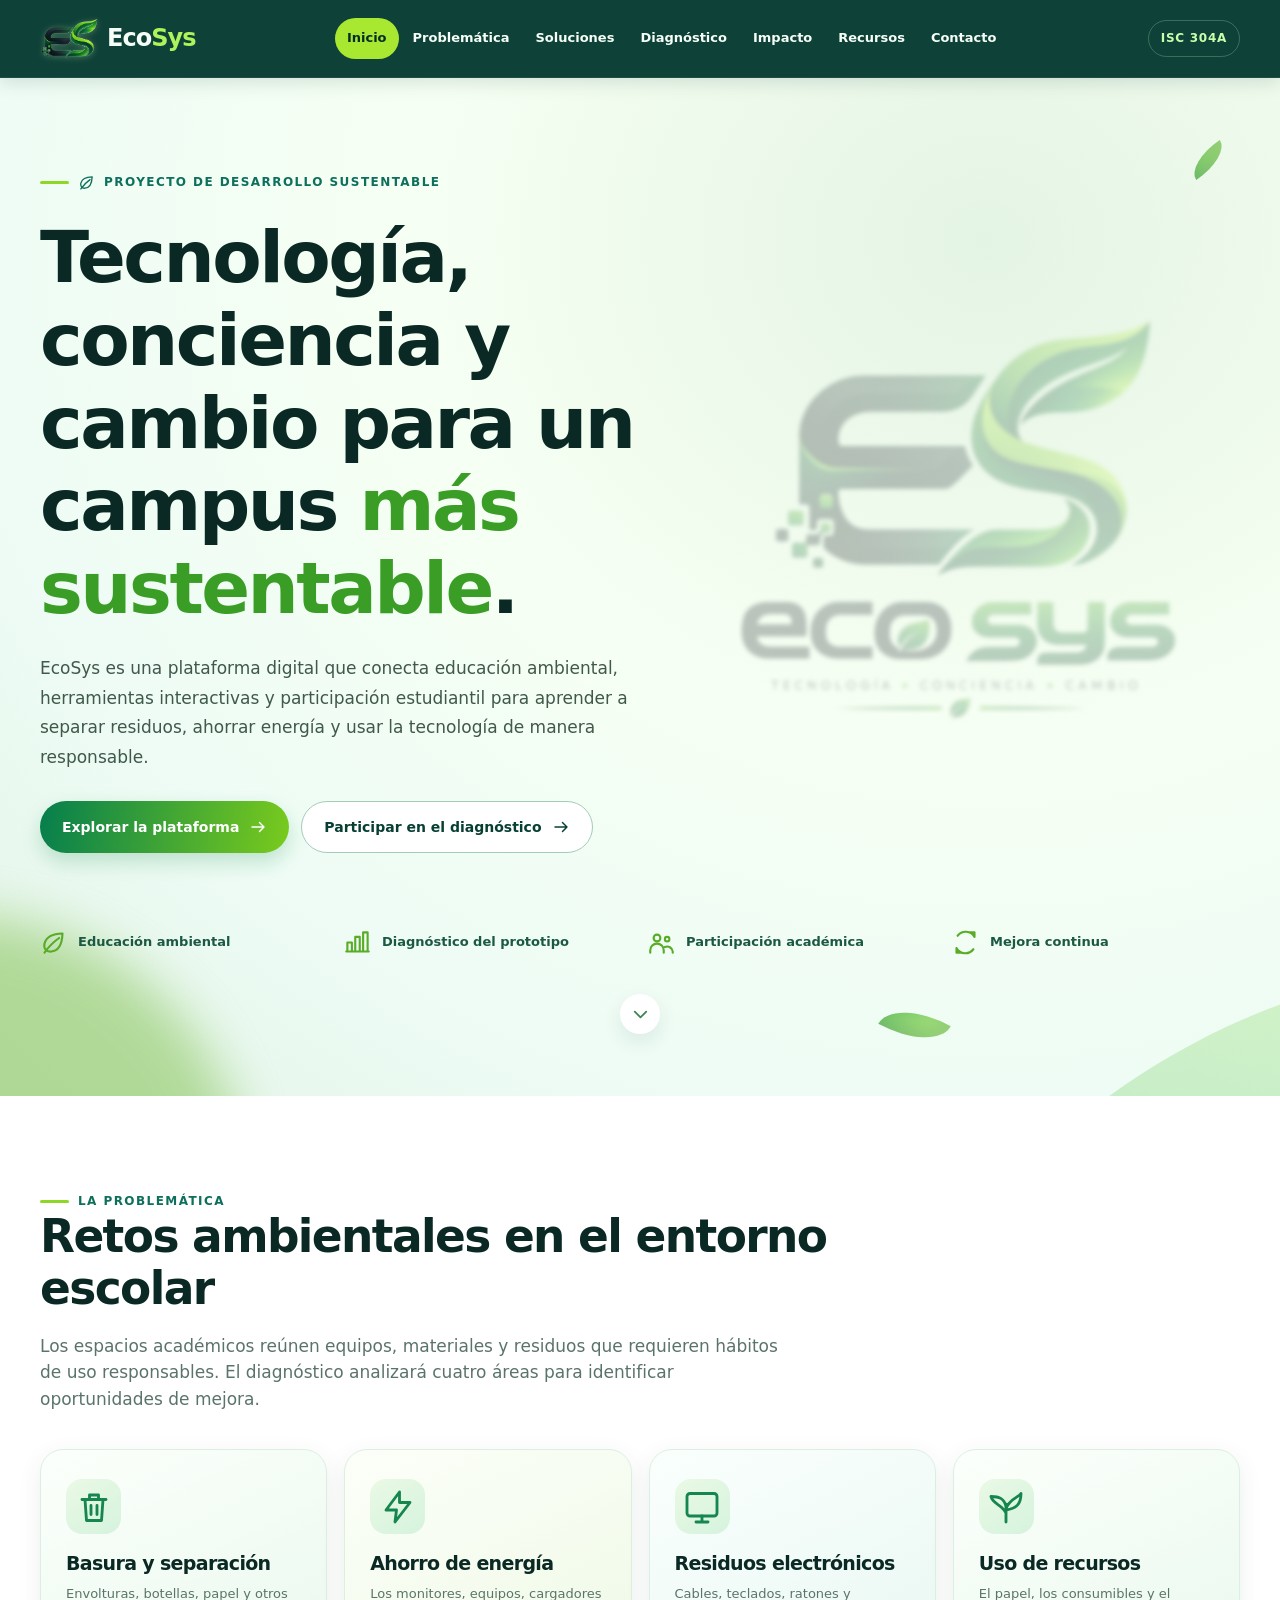
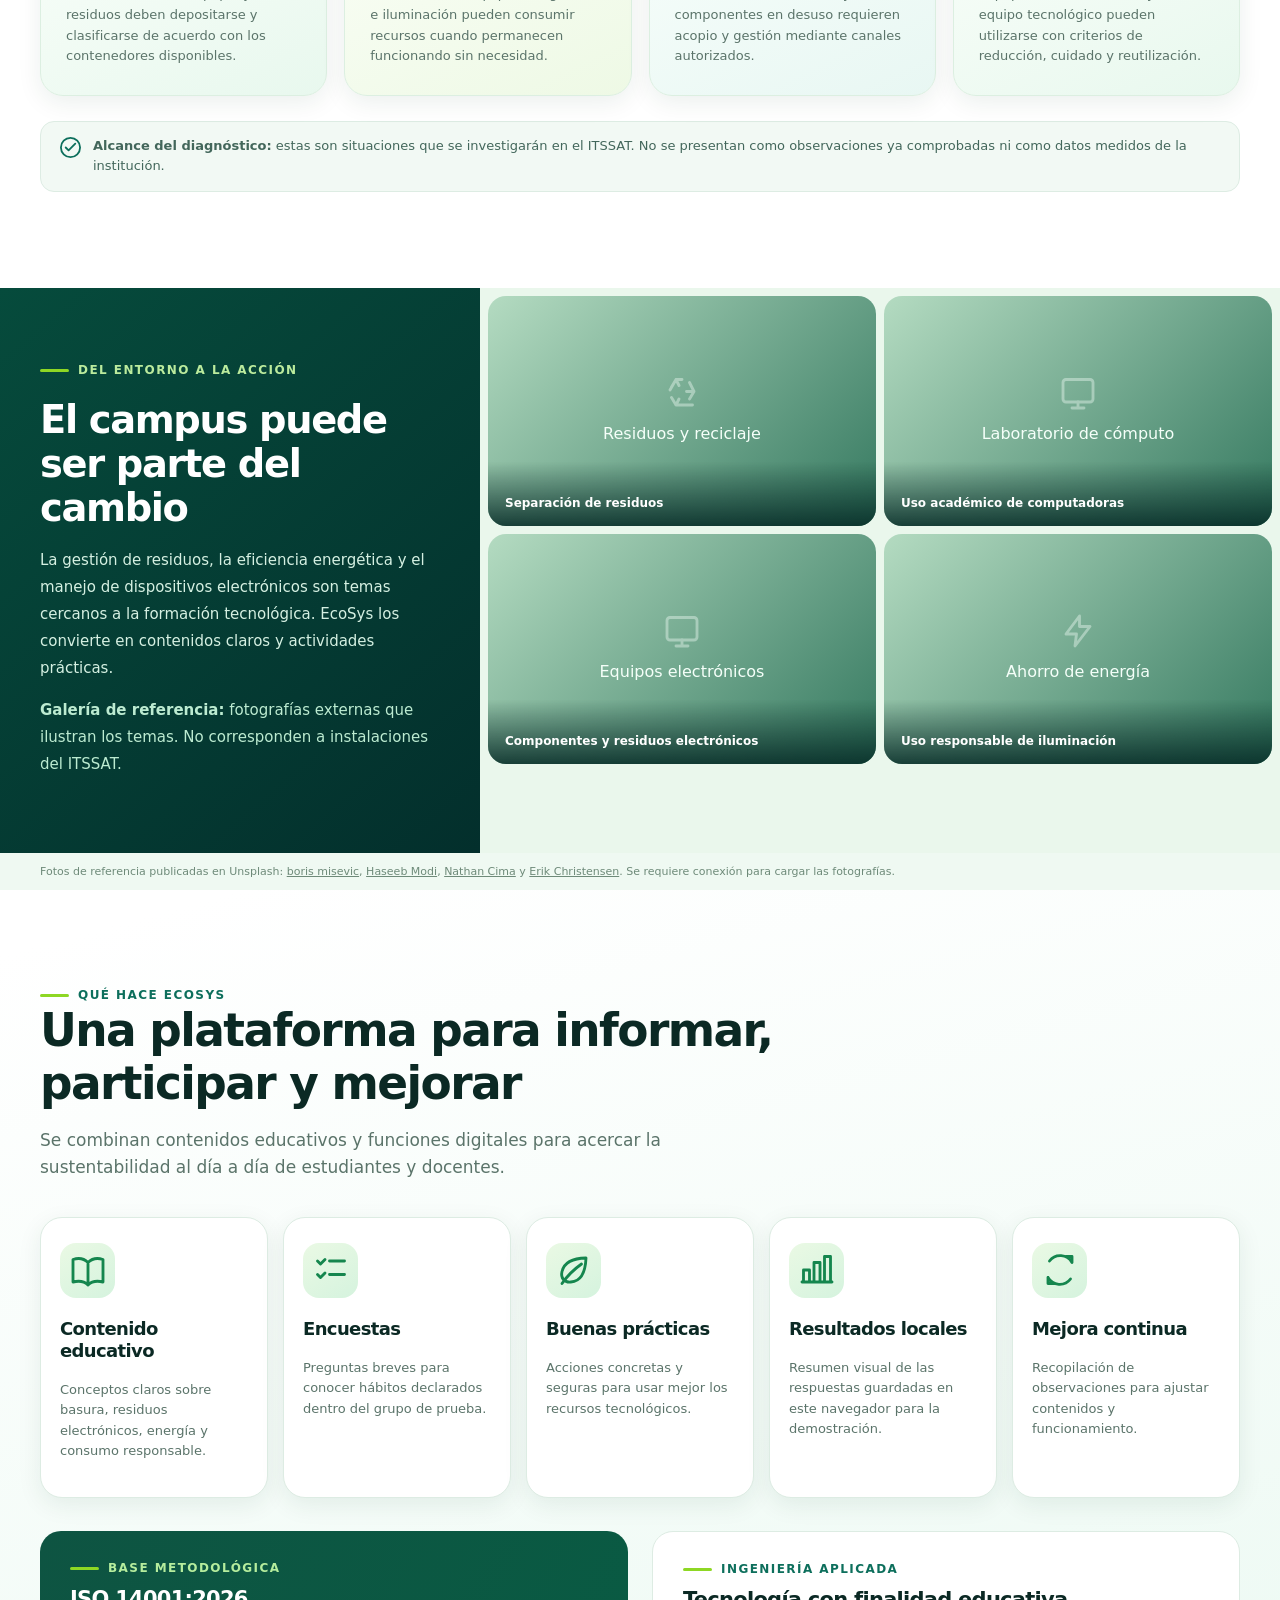
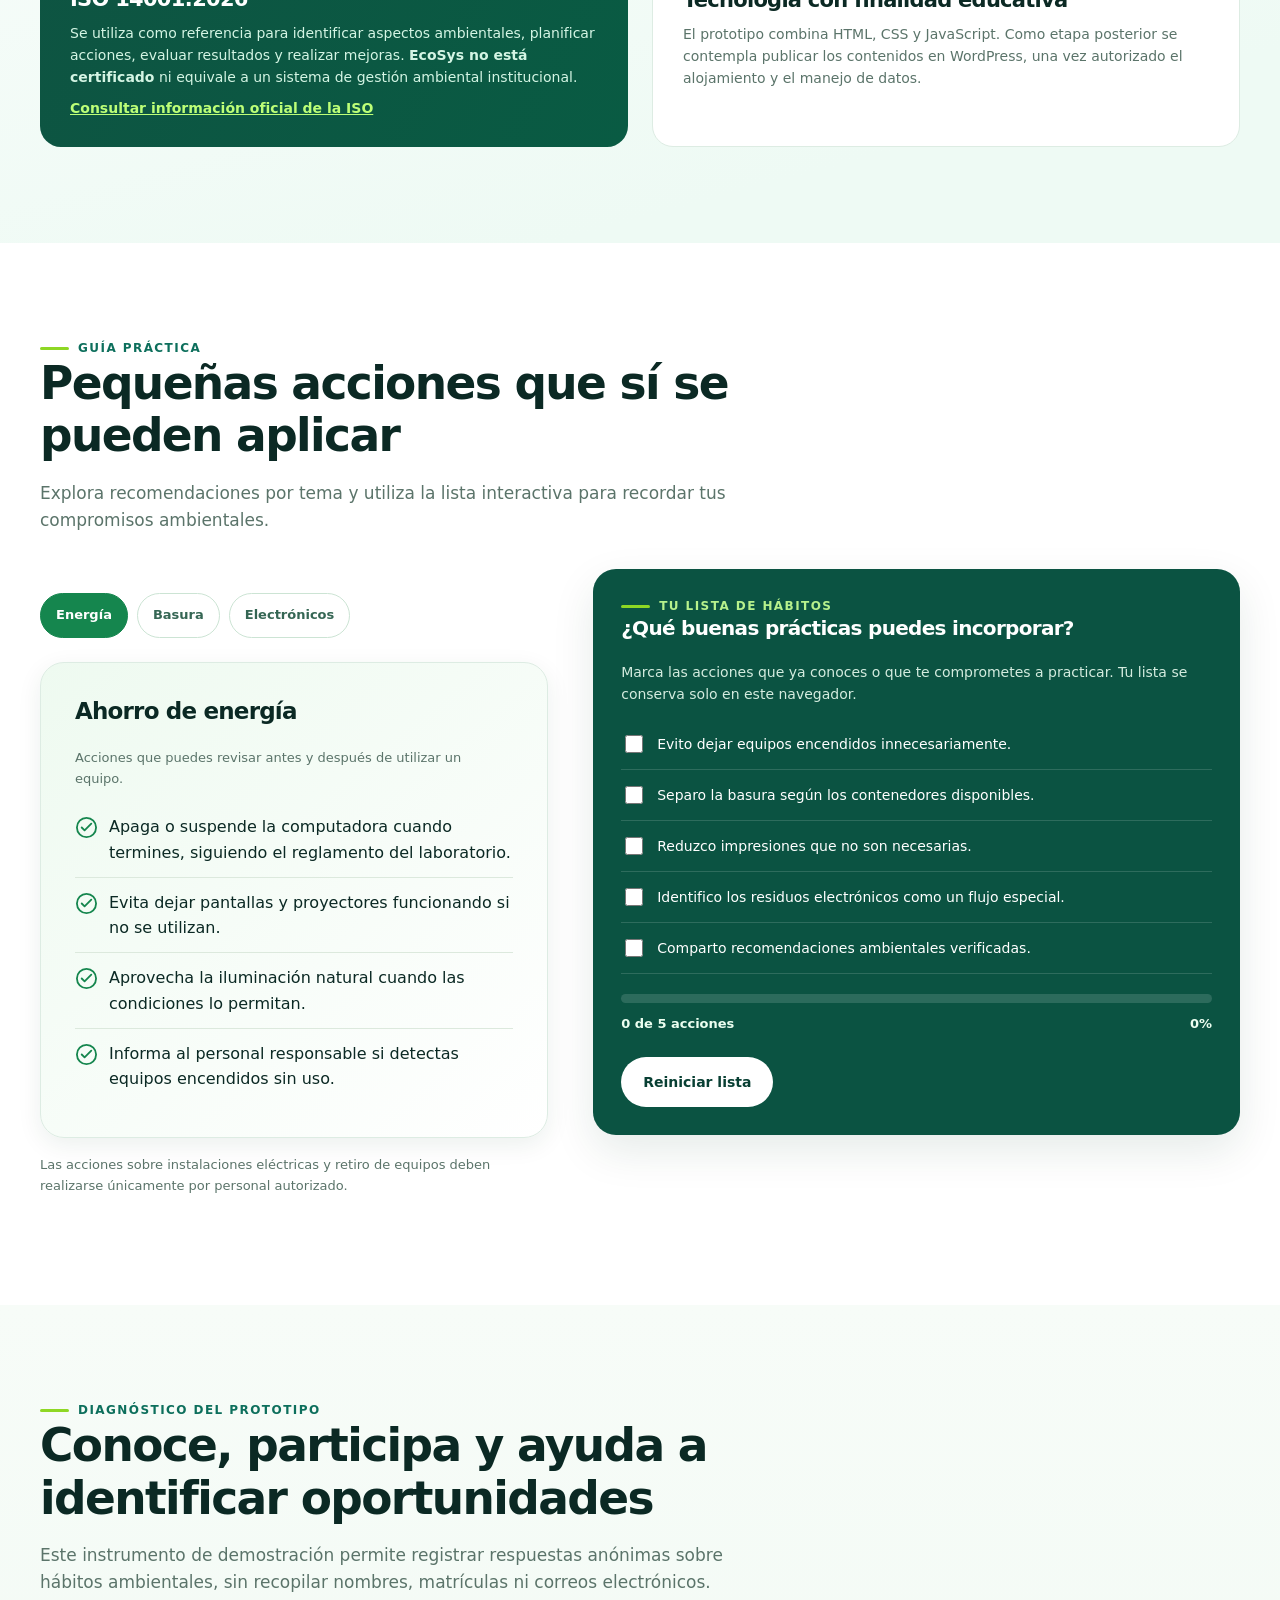
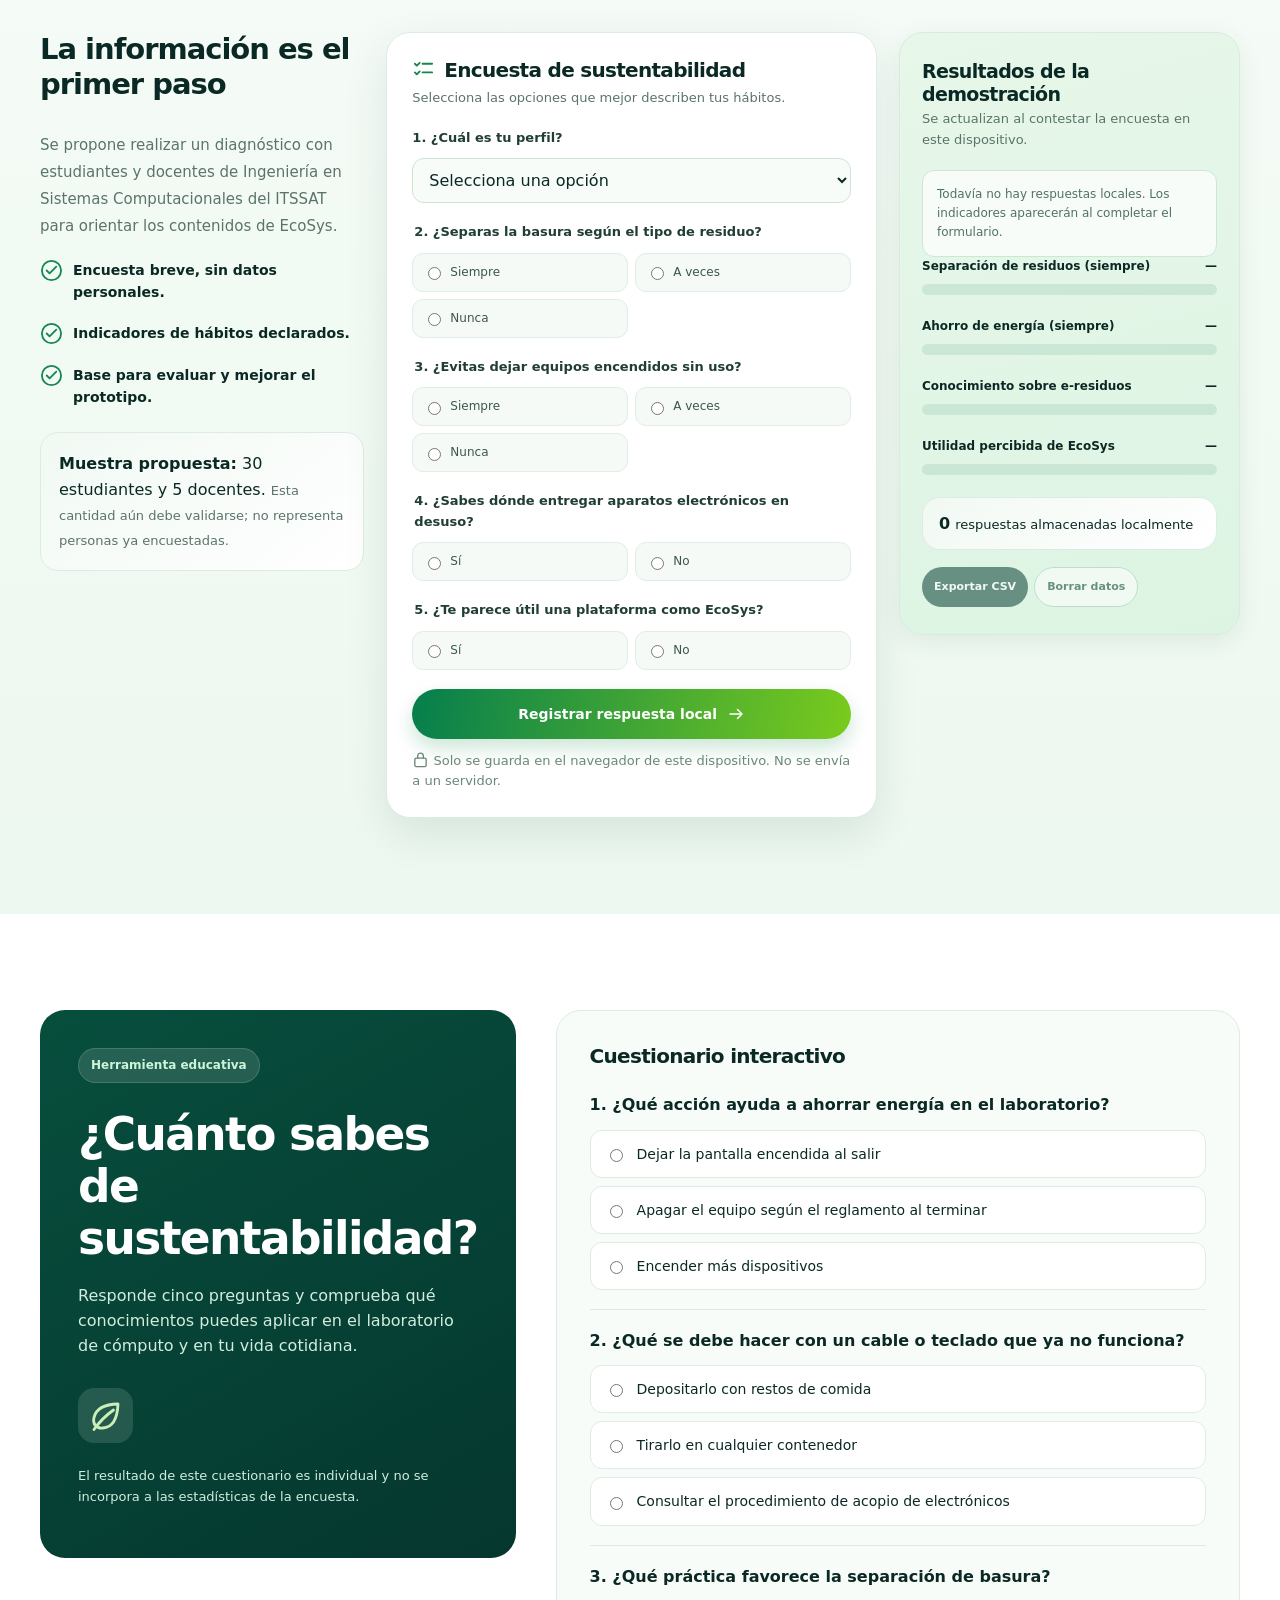
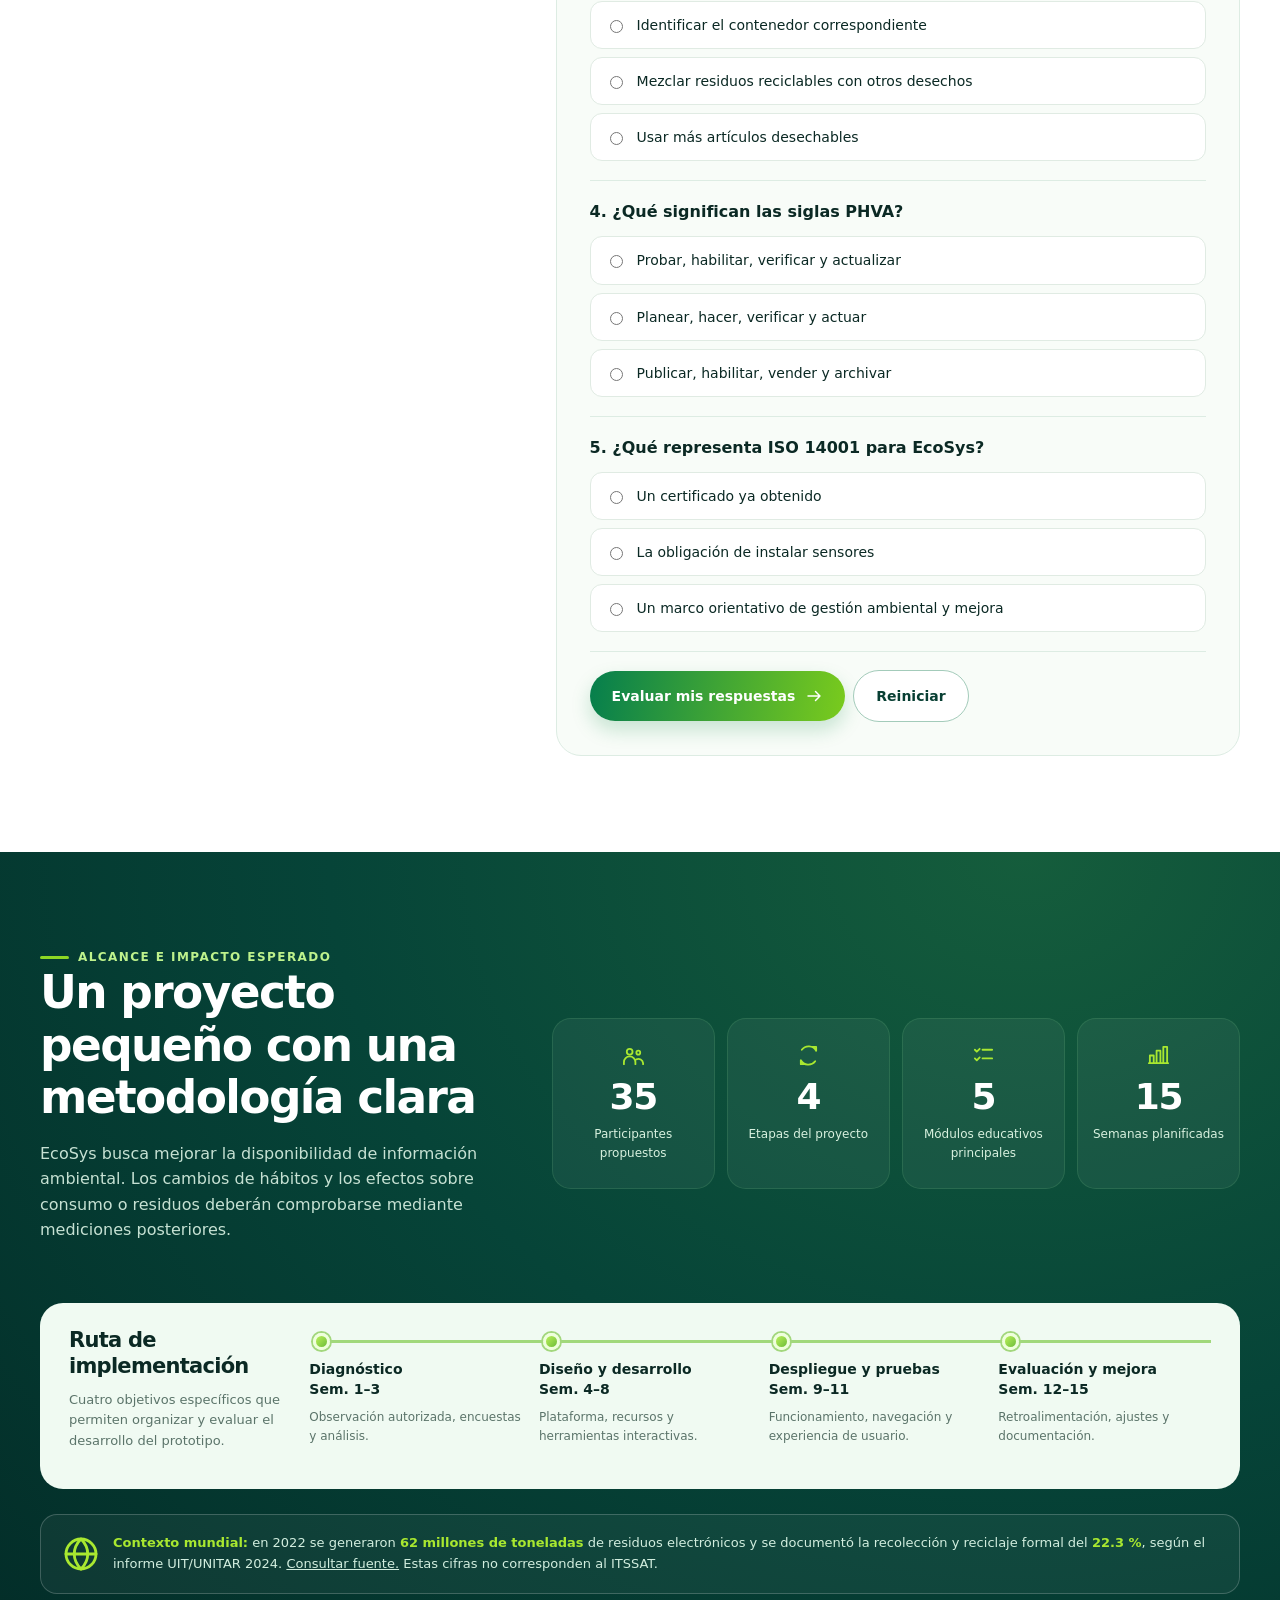
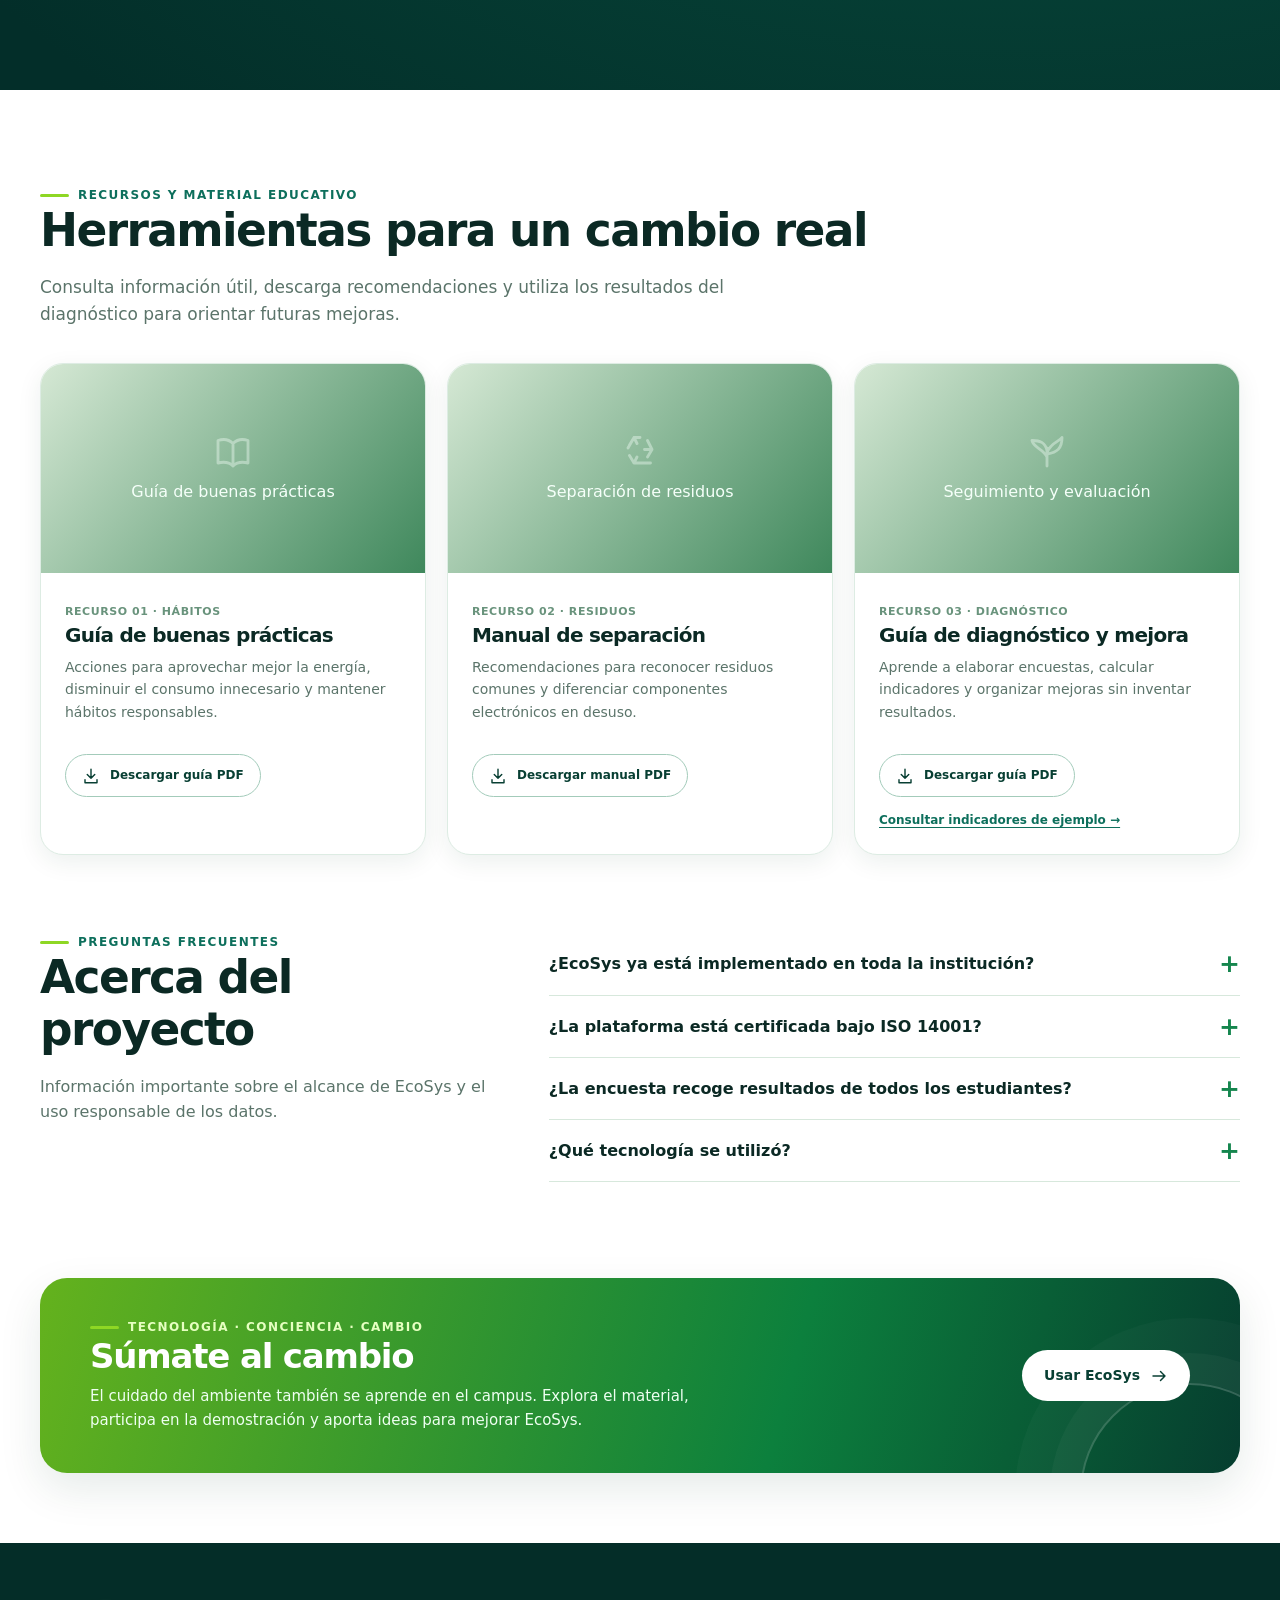
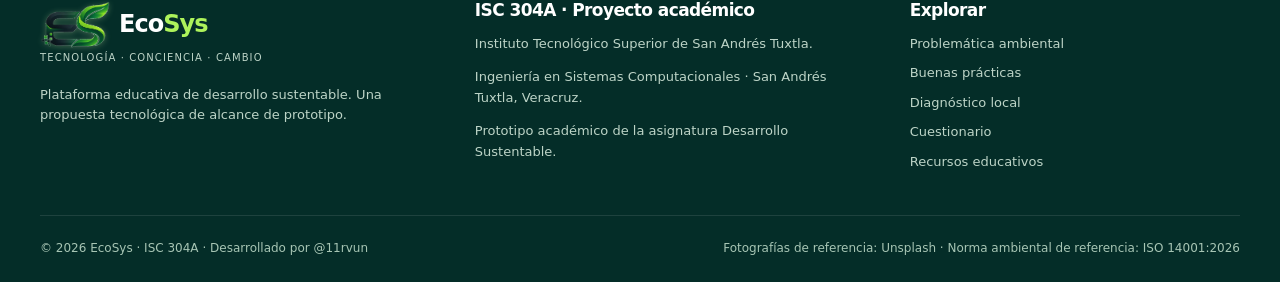
==== index.html @ 0e11058d "Add files via upload" ====
<!doctype html>
<html lang="es">
<head>
<meta charset="utf-8">
<meta name="viewport" content="width=device-width, initial-scale=1">
<meta name="theme-color" content="#063c31">
<meta name="description" content="EcoSys: tecnología, conciencia y cambio. Prototipo de educación ambiental en Ingeniería en Sistemas Computacionales.">
<title>EcoSys | Tecnología · Conciencia · Cambio</title>
<link rel="icon" type="image/png" href="ecosys_favicon.png">
<style>
:root{--forest:#083f33;--deep:#062e29;--ink:#0b2924;--green:#15864e;--lime:#8ed724;--bright:#a9e830;--mint:#effaf0;--mint2:#dcf3e5;--teal:#0d6f5c;--white:#fff;--paper:#fbfdf9;--muted:#5b746a;--line:#ddece3;--shadow:0 16px 43px rgba(11,57,41,.10);--soft:0 7px 25px rgba(15,70,42,.08);--radius:25px}
*,*::before,*::after{box-sizing:border-box}html{scroll-behavior:smooth;scroll-padding-top:91px}body{margin:0;background:var(--paper);color:var(--ink);font-family:'Segoe UI',Inter,system-ui,-apple-system,Arial,sans-serif;line-height:1.58;overflow-x:hidden}img{max-width:100%}figure{margin:0}a{text-decoration:none;color:inherit}button,select,input{font:inherit}button{cursor:pointer}button,a,input,select,textarea{outline-offset:4px}button:focus-visible,a:focus-visible,input:focus-visible,select:focus-visible{outline:3px solid var(--lime)}::selection{background:#bfeb8c;color:var(--deep)}.container{width:min(1200px,calc(100% - 64px));margin-inline:auto}.sr-only{position:absolute;clip-path:inset(50%);height:1px;width:1px;overflow:hidden;white-space:nowrap}.ico{width:23px;height:23px;stroke:currentColor;fill:none;stroke-width:1.9;stroke-linecap:round;stroke-linejoin:round;flex:none}.ico.large{width:36px;height:36px}.ico.tiny{width:17px;height:17px}.icon-box{width:55px;height:55px;border-radius:16px;display:grid;place-items:center;background:linear-gradient(145deg,#eaf9e4,#d5f3de);color:var(--green)}.eyebrow{display:flex;align-items:center;gap:9px;color:var(--teal);font-weight:850;letter-spacing:.12em;text-transform:uppercase;font-size:12px}.eyebrow::before{content:'';width:29px;height:3px;border-radius:99px;background:var(--lime)}h1,h2,h3,p{margin-top:0}h1,h2,h3{line-height:1.15;letter-spacing:-.035em}h1{font-size:clamp(39px,5.7vw,72px);max-width:800px;font-weight:850;margin-bottom:24px}h2{font-size:clamp(30px,3.55vw,48px);font-weight:835;margin-bottom:17px}h3{font-size:20px;line-height:1.23}p{color:var(--muted)}.section{padding:96px 0;position:relative}.section-heading{max-width:860px;margin-bottom:36px}.section-heading>p{font-size:17px;max-width:750px}.btn{border:0;border-radius:999px;padding:14px 22px;display:inline-flex;align-items:center;justify-content:center;gap:10px;font-weight:760;font-size:14px;transition:transform .25s,box-shadow .25s,background .25s;white-space:nowrap}.btn:hover{transform:translateY(-3px);box-shadow:0 9px 24px #1655362b}.btn-primary{background:linear-gradient(100deg,#057e4d,#7acb1d);color:#fff;box-shadow:0 9px 19px #0c894036}.btn-outline{color:var(--forest);background:#fff;border:1px solid #a3cbba}.btn-dark{background:var(--forest);color:white}.btn-light{background:var(--white);color:var(--forest)}.btn .ico{width:18px;height:18px}.btn:disabled{opacity:.55;cursor:not-allowed}.link-text{color:var(--teal);font-weight:800;display:inline-flex;align-items:center;gap:7px}.link-text:hover{text-decoration:underline}.muted{color:var(--muted)}.small{font-size:13px}.chip{background:#e9f7e4;border:1px solid #ceebd7;border-radius:100px;padding:7px 12px;display:inline-flex;align-items:center;gap:5px;font-weight:770;font-size:12px;color:#1b6e43}.inset{background:linear-gradient(140deg,#f1f9f3,#fff);border:1px solid var(--line);border-radius:18px}.reveal{opacity:0;transform:translateY(34px);transition:opacity .7s ease,transform .7s cubic-bezier(.2,.7,.2,1)}.reveal.visible{opacity:1;transform:none}
/* HEADER */
#scroll-progress{position:fixed;top:0;left:0;height:3px;width:0;background:linear-gradient(90deg,var(--lime),#00b478);z-index:99;transition:width .12s linear}.site-header{height:78px;background:#063b31f6;color:#f6fff7;position:sticky;top:0;z-index:90;border-bottom:1px solid #ffffff12;box-shadow:0 4px 18px #07372925;backdrop-filter:blur(14px)}.nav{height:100%;display:flex;align-items:center;justify-content:space-between;gap:18px}.brand{display:flex;align-items:center;gap:9px;white-space:nowrap;font-size:24px;font-weight:850;letter-spacing:-.04em}.brand img{width:58px;height:44px;object-fit:contain;filter:drop-shadow(0 1px 3px #cdeba450)}.brand span span{color:#adf35b}.nav-links{display:flex;align-items:center;gap:2px}.nav-links a{font-size:13px;font-weight:730;padding:10px 12px;transition:background .2s,color .2s;border-radius:99px}.nav-links a:hover,.nav-links a.active{background:var(--bright);color:var(--deep)}.header-tag{color:#aee8cc;font-size:11px;letter-spacing:.08em;border:1px solid #85c6a55a;padding:8px 11px;border-radius:99px;white-space:nowrap}.mobile-toggle{display:none;background:transparent;border:1px solid #ffffff33;color:white;border-radius:10px;padding:9px}
/* HERO */
.hero{position:relative;overflow:hidden;padding:95px 0 62px;min-height:730px;background:radial-gradient(ellipse at 77% 16%,#e4f4e4 0,#f6fff3 41%,#eefcf5 72%,#e3f4e8 100%)}.hero::before{content:'';position:absolute;width:580px;height:580px;left:-330px;bottom:-400px;border-radius:50%;background:#73b837;filter:blur(26px);opacity:.46}.hero::after{content:'';position:absolute;width:800px;height:440px;right:-440px;bottom:-350px;border-radius:50%;background:linear-gradient(45deg,#1ca565,#b0eb5d);opacity:.30;transform:rotate(-25deg)}.hero-inner{position:relative;z-index:2;display:grid;grid-template-columns:1.12fr .88fr;align-items:center;gap:30px}.hero .eyebrow{margin-bottom:24px}.hero h1{max-width:690px}.hero h1 span{color:#399d26}.hero-lead{font-size:17px;max-width:610px;color:#40594b;line-height:1.75;margin-bottom:28px}.hero-actions{display:flex;flex-wrap:wrap;gap:12px}.hero-side{height:380px;position:relative;display:grid;place-items:end}.hero-logo-watermark{position:absolute;width:min(650px,110%);max-width:none;right:-70px;top:-20px;opacity:.20;filter:blur(3.2px) saturate(.9);mix-blend-mode:multiply;transform:translateY(var(--parallax,0px));pointer-events:none}.hero-floating{position:absolute;right:10px;bottom:0;border:1px solid #ffffffb5;border-radius:23px;padding:22px 24px;max-width:280px;background:#ffffffb5;box-shadow:var(--shadow);backdrop-filter:blur(15px);animation:float 6s ease-in-out infinite}.hero-floating .tiny{color:var(--green);margin-bottom:9px}.hero-floating strong{display:block;font-size:17px}.hero-floating p{margin:7px 0 0;font-size:12px}.leaf-deco{position:absolute;width:65px;height:32px;background:linear-gradient(115deg,#3fac38,#b4ef5c);border-radius:100% 0 100% 0;box-shadow:inset -9px -5px 14px #15703a50;transform:rotate(-34deg);opacity:.75;animation:leafDance 8s ease-in-out infinite}.leaf-a{top:72px;right:4%;width:42px;height:20px}.leaf-b{bottom:55px;right:26%;transform:rotate(28deg);animation-delay:-3s}.hero-values{display:grid;grid-template-columns:repeat(4,1fr);margin-top:76px;gap:16px;position:relative;z-index:2}.hero-value{display:flex;align-items:center;gap:11px;color:#1c5945;font-weight:740;font-size:13px}.hero-value .ico{color:#59ac28;width:27px;height:27px}.scroll-down{display:flex;justify-content:center;margin-top:38px;position:relative;z-index:2}.scroll-down a{width:40px;height:40px;display:grid;place-items:center;background:white;border-radius:50%;color:#428356;box-shadow:0 8px 20px #153a3117;animation:bob 2.5s infinite}
/* PROBLEM */
.problem-section{background:#fff}.problem-grid{display:grid;grid-template-columns:repeat(4,1fr);gap:17px}.problem-card{background:linear-gradient(155deg,#fcfffb,#e8f8ee);padding:29px 25px 28px;border:1px solid #dcefe1;border-radius:23px;min-height:246px;box-shadow:var(--soft);transition:transform .35s,box-shadow .35s}.problem-card:nth-child(2){background:linear-gradient(155deg,#fcfff9,#eef9e5)}.problem-card:nth-child(3){background:linear-gradient(155deg,#fafffc,#e8f7f3)}.problem-card:hover{transform:translateY(-9px);box-shadow:var(--shadow)}.problem-card .icon-box{margin-bottom:18px}.problem-card h3{font-size:19px;margin-bottom:9px}.problem-card p{font-size:13px;margin-bottom:0}.notice-inline{display:flex;align-items:flex-start;gap:11px;font-size:13px;color:#43675b;border-radius:14px;background:#f2f9f4;border:1px solid var(--line);padding:14px 18px;margin-top:25px}.notice-inline .ico{color:var(--teal)}
/* PHOTO COLLAGE */
.photostory{background:#eaf7ec;padding:0;overflow:hidden}.story-layout{display:grid;grid-template-columns: .9fr 1.5fr;min-height:480px}.story-panel{background:linear-gradient(140deg,#064b3c,#032f2c);color:white;padding:73px max(40px,calc((100vw - 1200px)/2)) 60px max(32px,calc((100vw - 1200px)/2));min-width:0;display:flex;flex-direction:column;justify-content:center}.story-panel .eyebrow{color:#bbeb9d}.story-panel h2{font-size:clamp(28px,3vw,42px);margin-top:18px}.story-panel p{color:#d5f0e2;font-size:15px;line-height:1.8}.photo-grid{display:grid;grid-template-columns:1fr 1fr;grid-template-rows:230px 230px;gap:8px;padding:8px;min-width:0}.photo-tile{position:relative;overflow:hidden;border-radius:18px;background:linear-gradient(135deg,#b4dbc1,#357960);min-height:0}.photo-tile img{width:100%;height:100%;object-fit:cover;display:block;transition:transform .7s,filter .4s}.photo-tile:hover img{transform:scale(1.075)}.photo-tile figcaption{position:absolute;bottom:0;left:0;right:0;background:linear-gradient(transparent,#062a26d9);color:#fff;font-size:12px;padding:32px 17px 13px;font-weight:760;z-index:2}.photo-fallback{position:absolute;inset:0;display:flex;justify-content:center;align-items:center;flex-direction:column;gap:10px;color:#f5fff9;z-index:0}.photo-fallback svg{width:60px;height:60px;opacity:.4}.photo-tile img{position:relative;z-index:1}.photo-credits{background:#eff9f2;padding:10px 0}.photo-credits .container{font-size:11px;color:#6e8a79}.photo-credits a{text-decoration:underline}
/* FEATURE */
.features{background:linear-gradient(165deg,#fff 5%,#eefaf4 85%)}.feature-grid{display:grid;grid-template-columns:repeat(5,1fr);gap:15px}.feature{min-height:249px;padding:25px 19px 22px;border:1px solid var(--line);border-radius:22px;background:#fff;box-shadow:var(--soft);transition:transform .3s,border-color .3s}.feature:hover{transform:translateY(-8px);border-color:#8ccea6}.feature .icon-box{margin-bottom:20px}.feature h3{font-size:18px}.feature p{font-size:13px}.standards{display:grid;grid-template-columns:1fr 1fr;gap:24px;margin-top:33px}.standards-panel{padding:28px 30px;background:linear-gradient(120deg,#0e5442,#095b43);border-radius:21px;color:#fff;display:flex;flex-direction:column;gap:9px}.standards-panel h3{font-size:21px;margin:0}.standards-panel p{color:#d4f5e4;margin:0;font-size:14px}.standards-panel a{color:#bdff77;text-decoration:underline;font-weight:750}.standards-panel.light{background:#fff;color:var(--ink);border:1px solid var(--line)}.standards-panel.light p{color:var(--muted)}
/* TIPS */
.tips-section{background:#fff}.tips-layout{display:grid;grid-template-columns:.88fr 1.12fr;gap:45px;align-items:start}.tip-categories{display:flex;flex-wrap:wrap;gap:9px;margin:24px 0}.tip-tab{border:1px solid #cce4d4;background:#fff;padding:11px 15px;border-radius:50px;color:#356654;font-weight:750;font-size:13px;transition:.2s}.tip-tab[aria-selected=true]{background:var(--green);border-color:var(--green);color:#fff}.tips-panel{border-radius:24px;background:linear-gradient(140deg,#eefaf0,#fff);padding:34px;box-shadow:var(--soft);border:1px solid var(--line)}.tips-panel h3{font-size:23px}.tip-list{list-style:none;padding:0;margin:0}.tip-list li{display:flex;gap:11px;align-items:flex-start;padding:12px 0;border-bottom:1px solid #dce9dd}.tip-list li:last-child{border-bottom:0}.tip-list .ico{color:var(--green);margin-top:2px}.habit-box{border-radius:23px;background:#0b5342;color:#fff;padding:28px;box-shadow:var(--shadow)}.habit-box h3{color:#fff}.habit-box p{color:#d4ecdf;font-size:14px}.habit-check{display:flex;gap:11px;align-items:center;padding:13px 0;border-bottom:1px solid #ffffff25;font-size:14px;cursor:pointer}.habit-check input{width:18px;height:18px;accent-color:#b4eb5e;flex:none}.habit-progress{height:9px;border-radius:40px;background:#ffffff23;overflow:hidden;margin-top:20px}.habit-progress span{display:block;width:0;height:100%;background:linear-gradient(90deg,#7ad42c,#b7f88c);transition:width .4s}.habit-row{display:flex;justify-content:space-between;margin-top:11px;font-size:13px;color:#ecfff1;font-weight:750}
/* DIAGNOSIS */
.diagnosis{background:linear-gradient(180deg,#f7fcf8,#edf8f0)}.diag-intro{max-width:790px}.diag-grid{display:grid;grid-template-columns:.78fr 1.18fr .82fr;gap:22px;align-items:start}.diag-description h3{font-size:29px}.diag-description p{font-size:15px;line-height:1.8}.check-line{display:flex;gap:10px;margin:19px 0;align-items:flex-start;font-weight:700;font-size:14px}.check-line .ico{color:var(--green)}.survey-card{background:#fff;border:1px solid var(--line);border-radius:24px;padding:25px;box-shadow:var(--shadow)}.survey-card h3{font-size:20px;margin-bottom:6px;display:flex;gap:9px;align-items:center}.survey-card h3 .ico{color:var(--green)}.survey-card>p{font-size:13px}.form-field{margin:19px 0}.form-field legend,.form-field label.field-label{font-size:13px;font-weight:760;display:block;margin-bottom:10px;color:#203e32}.form-field fieldset{border:0;padding:0;margin:0}.choices{display:grid;grid-template-columns:1fr 1fr;gap:7px}.choices label{display:flex;align-items:center;gap:6px;padding:9px 10px;border-radius:11px;background:#f6faf6;border:1px solid #e0eee3;color:#3b5748;font-size:12px;cursor:pointer;transition:.2s}.choices label:has(input:checked){background:#e0f5df;border-color:#74c77e}.choices input{accent-color:var(--green)}.select-field{width:100%;border:1px solid #cfe3d3;border-radius:12px;padding:11px 12px;background:#f8fcf9;color:var(--ink)}.survey-card .btn{width:100%}.form-note{margin:12px 0 0;font-size:12px;color:#6a8878}.form-feedback{border-radius:12px;background:#e6f8eb;padding:13px;color:#0a6541;font-size:13px;font-weight:740;margin-top:13px;display:none}.form-feedback.show{display:block}.results-mini{background:linear-gradient(165deg,#e7f7e9,#ddf4e3);padding:27px 22px;border:1px solid #d8ebdd;border-radius:24px;box-shadow:var(--soft)}.results-mini h3{font-size:19px;margin-bottom:3px}.results-mini .small{margin-bottom:20px}.result-item{margin-bottom:22px}.result-line{display:flex;justify-content:space-between;gap:7px;font-size:12px;font-weight:720;margin-bottom:8px}.result-track{height:11px;border-radius:99px;background:#badcca8e;overflow:hidden}.result-track span{display:block;width:0;height:100%;border-radius:inherit;background:linear-gradient(90deg,#078555,#9ad725);transition:width .7s}.result-empty{background:#ffffffb5;border:1px solid #cae8d5;padding:14px;border-radius:12px;font-size:12px;color:#527165}.result-buttons{display:flex;gap:6px;flex-wrap:wrap}.result-buttons .btn{font-size:11px;padding:10px 12px}
/* QUIZ */
.quiz-section{background:#fff}.quiz-layout{display:grid;grid-template-columns:.8fr 1.2fr;gap:40px;align-items:start}.quiz-intro{background:linear-gradient(150deg,#074e3d,#05372e);padding:38px;border-radius:25px;color:#fff;position:sticky;top:106px}.quiz-intro h2{color:white}.quiz-intro p{color:#d2edde}.quiz-intro .chip{background:#ffffff20;color:#cbf6d9;border-color:#ffffff25}.quiz-box{padding:33px;background:#f8fcf8;border:1px solid var(--line);border-radius:25px}.quiz-item{border:0;border-bottom:1px solid var(--line);margin:0 0 18px;padding:0 0 19px}.quiz-item legend{font-weight:780;padding:0 0 12px;font-size:16px}.quiz-options{display:grid;gap:8px}.quiz-options label{border:1px solid #e0ebe3;background:#fff;padding:12px 14px;border-radius:12px;display:flex;align-items:center;gap:11px;font-size:14px;cursor:pointer}.quiz-options label:has(input:checked){border-color:#4cb478;background:#e9f8ec}.quiz-options input{accent-color:var(--green)}.quiz-feedback{margin-top:16px;background:#e1f8e8;color:#0e6640;padding:15px 18px;border-radius:14px;font-weight:740;display:none}.quiz-feedback.show{display:block}
/* IMPACT */
.impact{background:radial-gradient(ellipse at 80% 0%,#155d3c,#064438 48%,#032e29 95%);color:#fff;overflow:hidden}.impact h2{color:#fff}.impact p{color:#c6e1d3}.impact .eyebrow{color:#bef28c}.impact-grid{display:grid;grid-template-columns:1.05fr 1.6fr;gap:60px;align-items:center}.impact-cards{display:grid;grid-template-columns:repeat(4,1fr);gap:12px}.impact-card{border-radius:19px;border:1px solid #72be852f;background:#ffffff0d;padding:25px 12px;text-align:center;min-height:161px}.impact-card .ico{color:var(--bright);display:block;margin:0 auto 10px}.counter{font-size:36px;font-weight:850;letter-spacing:-.04em;line-height:1.1}.impact-card span:last-child{display:block;font-size:12px;color:#d8f1df;margin-top:8px}.timeline{margin-top:45px;padding:25px 29px;border-radius:23px;background:#f0faf2;color:var(--ink);display:grid;grid-template-columns:1.05fr repeat(4,1fr);gap:17px}.timeline h3{font-size:21px;margin-bottom:10px}.timeline p{color:var(--muted);font-size:13px}.time-step{position:relative;padding-top:32px}.time-step:before{content:'';height:3px;background:#a1d87c;position:absolute;left:15px;right:-36px;top:12px}.time-step:last-child:before{right:0}.time-step:after{content:'';width:17px;height:17px;background:linear-gradient(135deg,#bbf15a,#6dbd39);border:3px solid #efffdb;box-shadow:0 0 0 2px #a3d77d;position:absolute;top:5px;left:4px;border-radius:100%}.time-step strong{font-size:14px;display:block;line-height:1.4}.time-step p{font-size:12px;margin-top:9px}.global-fact{margin-top:25px;border:1px solid #ffffff32;background:#ffffff0c;border-radius:17px;padding:18px 22px;font-size:13px;color:#d2eedf;display:flex;align-items:center;gap:14px}.global-fact strong{color:var(--bright)}.global-fact a{text-decoration:underline}
/* RESOURCES */
.resources{background:#fff}.resource-grid{display:grid;grid-template-columns:repeat(3,1fr);gap:21px}.resource{background:#fff;border-radius:23px;overflow:hidden;box-shadow:var(--soft);border:1px solid var(--line);transition:transform .32s,box-shadow .3s}.resource:hover{transform:translateY(-7px);box-shadow:var(--shadow)}.resource-image{height:209px;position:relative;background:linear-gradient(130deg,#d5e8d4,#3f885c);overflow:hidden}.resource-image img{width:100%;height:100%;object-fit:cover;position:relative;z-index:1;transition:transform .5s}.resource:hover img{transform:scale(1.07)}.resource-image .photo-fallback{z-index:0}.resource-body{padding:24px}.resource-body h3{margin-bottom:9px}.resource-body p{font-size:14px;min-height:72px}.resource-meta{font-size:11px;color:#69937c;font-weight:750;text-transform:uppercase;letter-spacing:.05em}.resource-body .btn{margin-top:12px;padding:11px 16px;font-size:12px}.faq{margin-top:78px}.faq-grid{display:grid;grid-template-columns:.8fr 1.2fr;gap:48px}.faq details{padding:18px 0;border-bottom:1px solid #d7e8dc}.faq summary{font-size:16px;cursor:pointer;font-weight:770;list-style:none;display:flex;justify-content:space-between;gap:15px}.faq summary::-webkit-details-marker{display:none}.faq summary:after{content:'+';font-size:25px;color:var(--green);line-height:1}.faq details[open] summary:after{content:'−'}.faq details p{padding-top:13px;margin-bottom:0;font-size:14px}
/* FOOTER */
.cta{padding:0 0 70px;background:#fff}.cta-panel{border-radius:27px;padding:40px 50px;background:linear-gradient(105deg,#64b21d,#0c803d 62%,#063d2f);color:white;min-height:175px;display:flex;justify-content:space-between;align-items:center;gap:25px;position:relative;overflow:hidden;box-shadow:var(--shadow)}.cta-panel:after{content:'';width:220px;height:220px;border-radius:50%;border:2px solid #ffffff30;position:absolute;right:-60px;bottom:-130px;box-shadow:0 0 0 30px #ffffff08,0 0 0 65px #ffffff06}.cta-panel h2{font-size:34px;margin:0 0 9px}.cta-panel p{color:#eefff1;margin:0;max-width:630px;font-size:15px}.cta-panel .btn{z-index:1;flex:none}.footer{background:#042d28;color:#d1e3d6;padding:57px 0 24px}.footer-grid{display:grid;grid-template-columns:1.15fr 1.15fr 1fr;gap:55px}.footer .brand{color:#fff}.footer .brand img{width:70px;height:50px}.footer p,.footer li{font-size:13px;color:#bdd4c7}.footer h3{color:#fff;font-size:17px;margin-bottom:13px}.footer ul{list-style:none;margin:0;padding:0}.footer li{margin-bottom:9px}.footer li a:hover{color:#b9f276;text-decoration:underline}.footer-bottom{display:flex;justify-content:space-between;gap:18px;align-items:center;border-top:1px solid #ffffff1a;margin-top:34px;padding-top:23px;font-size:12px;color:#a7c5b4}.back-top{position:fixed;right:23px;bottom:22px;width:47px;height:47px;border:0;border-radius:15px;display:grid;place-items:center;color:white;background:var(--green);box-shadow:0 8px 25px #034a3670;z-index:40;opacity:0;pointer-events:none;transform:translateY(10px);transition:.25s}.back-top.show{opacity:1;pointer-events:auto;transform:none}.toast{position:fixed;left:50%;bottom:27px;transform:translate(-50%,35px);padding:13px 20px;border-radius:13px;background:#063c31;color:#fff;box-shadow:0 15px 40px #052d2773;opacity:0;pointer-events:none;transition:.35s;z-index:100;font-size:14px;text-align:center;max-width:calc(100vw - 25px)}.toast.show{opacity:1;transform:translate(-50%,0)}
@keyframes float{0%,100%{transform:translateY(0)}50%{transform:translateY(-14px)}}@keyframes leafDance{0%,100%{translate:0 0}50%{translate:10px 13px}}@keyframes bob{0%,100%{translate:0 0}50%{translate:0 6px}}
@media(max-width:1150px){.header-tag{display:none}.nav-links a{font-size:12px;padding:9px}.problem-grid{grid-template-columns:repeat(2,1fr)}.feature-grid{grid-template-columns:repeat(3,1fr)}.hero{min-height:660px}.diag-grid{grid-template-columns:.85fr 1.15fr}.results-mini{grid-column:1/-1;display:grid;grid-template-columns:repeat(2,1fr);column-gap:24px}.results-mini h3,.results-mini .small,.result-empty,.result-buttons{grid-column:1/-1}.impact-grid{grid-template-columns:1fr}.timeline{grid-template-columns:1fr repeat(4,1fr)}.story-layout{grid-template-columns:.95fr 1.1fr}}
@media(max-width:850px){.container{width:min(100% - 38px,720px)}.site-header{height:71px}.mobile-toggle{display:block}.nav-links{position:absolute;top:71px;left:0;right:0;background:#073a30;display:none;flex-direction:column;align-items:stretch;padding:15px 24px 19px;gap:5px;box-shadow:0 19px 30px #062d2940}.nav-links.open{display:flex}.nav-links a{text-align:center;padding:12px;font-size:14px}.hero{padding-top:80px;min-height:0}.hero-inner{grid-template-columns:1fr}.hero-side{position:absolute;inset:30px -30px auto auto;width:46%;height:340px;z-index:-1;opacity:.7}.hero-logo-watermark{right:10px;top:28px;width:420px}.hero-floating{display:none}.hero-content{position:relative;z-index:3}.hero-values{margin-top:65px;grid-template-columns:repeat(2,1fr)}.story-layout{grid-template-columns:1fr}.story-panel{padding:45px 25px}.photo-grid{grid-template-rows:200px 200px}.feature-grid{grid-template-columns:repeat(2,1fr)}.tips-layout,.quiz-layout,.faq-grid{grid-template-columns:1fr}.quiz-intro{position:static}.diag-grid{grid-template-columns:1fr}.results-mini{grid-column:auto}.standards{grid-template-columns:1fr}.resource-grid{grid-template-columns:repeat(2,1fr)}.timeline{grid-template-columns:repeat(2,1fr)}.timeline-intro{grid-column:1/-1}.time-step:before{right:10px}.impact-cards{grid-template-columns:repeat(4,1fr)}.footer-grid{grid-template-columns:1fr 1fr;gap:25px}.section{padding:77px 0}}
@media(max-width:570px){.container{width:calc(100% - 34px)}h1{font-size:40px}h2{font-size:32px}.hero{padding:57px 0 37px}.hero-logo-watermark{width:350px;opacity:.10;right:-95px;top:12px}.hero h1{margin-bottom:17px}.hero-lead{font-size:15px}.hero-side{width:90%}.hero-values{gap:14px 8px;margin-top:47px}.hero-value{font-size:11px}.hero-value .ico{width:23px;height:23px}.problem-grid,.feature-grid,.resource-grid{grid-template-columns:1fr}.problem-card{min-height:0}.photo-grid{grid-template-rows:175px 175px;gap:5px;padding:5px}.photo-tile{border-radius:11px}.photo-tile figcaption{font-size:10px;padding:25px 8px 9px}.feature{min-height:0}.results-mini{display:block}.choices{grid-template-columns:1fr 1fr}.impact-cards{grid-template-columns:repeat(2,1fr)}.impact-grid{gap:28px}.timeline{gap:10px;padding:22px 18px}.time-step:before{right:-12px}.time-step strong{font-size:12px}.time-step p{font-size:11px}.tip-categories{gap:6px}.tip-tab{padding:9px 11px}.tips-panel,.habit-box,.quiz-box{padding:22px}.cta-panel{padding:30px 24px;display:block}.cta-panel .btn{margin-top:25px}.cta-panel h2{font-size:30px}.footer-grid{grid-template-columns:1fr}.footer-bottom{flex-direction:column;align-items:flex-start}.section{padding:62px 0}}
@media(prefers-reduced-motion:reduce){*,*::before,*::after{scroll-behavior:auto!important;animation:none!important;transition:none!important}.reveal{opacity:1!important;transform:none!important}}

/* V3: marca completa y responsiva. Evita recortar el logotipo en el hero. */
.hero-inner{grid-template-columns:minmax(0,1.04fr) minmax(0,.96fr);gap:clamp(14px,3vw,42px)}
.hero-side{height:clamp(365px,33vw,495px);display:flex;align-items:center;justify-content:center;overflow:visible;isolation:isolate}
.hero-logo-watermark{position:relative;display:block;inset:auto;right:auto;top:auto;width:100%;height:100%;max-width:510px;max-height:485px;object-fit:contain;object-position:center;opacity:.26;filter:blur(2.15px) saturate(.9);mix-blend-mode:multiply;transform:translateY(var(--parallax,0px));pointer-events:none;transition:opacity .4s ease}
.hero-floating{right:-4px;bottom:2px}
.resource-extra{margin:14px 0 0!important;min-height:0!important;font-size:12px!important;color:var(--teal)!important;font-weight:750}
.resource-extra a{text-decoration:underline;text-underline-offset:3px}
.header-tag{display:inline-flex!important;align-items:center;justify-content:center;color:#c9ffab;letter-spacing:.06em;font-weight:850;padding:8px 12px;font-size:12px}
.photo-tile{cursor:zoom-in}
.photo-tile:focus-visible{outline:3px solid #86d739;outline-offset:4px}
.photo-modal{padding:0;border:0;background:transparent;width:min(94vw,1080px);max-width:1080px;color:white;overflow:visible}
.photo-modal::backdrop{background:#031e19ed;backdrop-filter:blur(9px)}
.photo-modal img{display:block;width:100%;height:auto;max-height:82vh;object-fit:contain;border-radius:15px;background:#e9f3eb}
.photo-modal figcaption{font-size:13px;color:#f3fff3;margin:9px 4px;text-align:center}
.photo-modal-close{position:absolute;right:6px;top:-46px;border:1px solid #ffffff8f;background:#073b32;color:white;border-radius:40px;width:38px;height:38px;font-size:23px;cursor:pointer}
@media(max-width:1150px){.header-tag{padding:6px 8px;font-size:10px}.nav-links a{font-size:11.5px;padding:8px}.hero-side{height:420px}}
@media(max-width:850px){.nav{gap:8px}.header-tag{margin-left:auto;padding:6px 9px}.hero-inner{grid-template-columns:1fr;gap:12px}.hero-side{position:relative;inset:auto;width:100%;height:255px;opacity:1;z-index:1;margin-top:5px}.hero-logo-watermark{width:min(73%,350px);height:100%;max-height:255px;right:auto;top:auto;opacity:.23;filter:blur(1.9px);object-fit:contain}.hero-values{margin-top:12px}}
@media(max-width:570px){.brand{gap:4px;font-size:21px}.brand img{width:47px;height:37px}.hero-side{height:220px;margin:0}.hero-logo-watermark{width:min(76vw,250px);max-height:220px;right:auto;top:auto;opacity:.24}.hero-values{margin-top:13px}.nav{gap:7px}.header-tag{font-size:10px;white-space:nowrap}}
@media(max-width:360px){.brand span{font-size:18px}.brand img{width:40px}.header-tag{font-size:9px;padding:5px 7px}}

@media(max-width:850px){.quiz-layout{grid-template-columns:minmax(0,1fr)}.quiz-layout>*{min-width:0;max-width:100%}.quiz-options label{min-width:0;overflow-wrap:anywhere}}
</style>
</head>
<body>
<svg style="position:absolute;width:0;height:0;overflow:hidden" aria-hidden="true" xmlns="http://www.w3.org/2000/svg">
<symbol id="i-leaf" viewBox="0 0 24 24"><path d="M20 4c-7 .1-14.3 2.2-16 9-1.1 4.4 1.8 7.5 5.9 7C16.7 19.6 19.6 13.5 20 4Z"/><path d="M4 21c4.2-6 7.9-9.4 13-13"/></symbol>
<symbol id="i-trash" viewBox="0 0 24 24"><path d="M4 7h16M9 7V4h6v3M6 7l1 14h10l1-14M10 11v6M14 11v6"/></symbol>
<symbol id="i-zap" viewBox="0 0 24 24"><path d="m13 2-9 12h7l-1 8 10-13h-7l0-7Z"/></symbol>
<symbol id="i-monitor" viewBox="0 0 24 24"><rect x="2" y="3" width="20" height="15" rx="2"/><path d="M8 22h8M12 18v4"/></symbol>
<symbol id="i-recycle" viewBox="0 0 24 24"><path d="M5 8 8 3h4M8 3l2 4M8 3l-4 7M17 5l3 6-3 5M20 11h-5M19 20H8l-3-5M8 20l2-4M8 20h8"/></symbol>
<symbol id="i-book" viewBox="0 0 24 24"><path d="M12 7c-3-3-7-3-10-2v15c4-1 7-1 10 2M12 7c3-3 7-3 10-2v15c-4-1-7-1-10 2M12 7v15"/></symbol>
<symbol id="i-list" viewBox="0 0 24 24"><path d="m3 6 2 2 3-3M11 6h10M3 15l2 2 3-3M11 15h10"/></symbol>
<symbol id="i-bars" viewBox="0 0 24 24"><path d="M3 20V12h4v8M10 20V7h4v13M17 20V3h4v17M2 20h20"/></symbol>
<symbol id="i-refresh" viewBox="0 0 24 24"><path d="M20 7V3h-4M4 17v4h4M20 7a9 9 0 0 0-15-1M4 17a9 9 0 0 0 15 1"/></symbol>
<symbol id="i-users" viewBox="0 0 24 24"><circle cx="8" cy="8" r="3"/><circle cx="17" cy="9" r="2"/><path d="M2 21v-2a6 6 0 0 1 12 0v2M15 16a5 5 0 0 1 7 4v1"/></symbol>
<symbol id="i-check" viewBox="0 0 24 24"><circle cx="12" cy="12" r="10"/><path d="m7 12 3 3 7-7"/></symbol>
<symbol id="i-arrow" viewBox="0 0 24 24"><path d="M4 12h16M14 6l6 6-6 6"/></symbol>
<symbol id="i-down" viewBox="0 0 24 24"><path d="m6 9 6 6 6-6"/></symbol>
<symbol id="i-download" viewBox="0 0 24 24"><path d="M12 3v12m-5-5 5 5 5-5M4 17v4h16v-4"/></symbol>
<symbol id="i-close" viewBox="0 0 24 24"><path d="M5 5l14 14M19 5 5 19"/></symbol>
<symbol id="i-menu" viewBox="0 0 24 24"><path d="M4 7h16M4 12h16M4 17h16"/></symbol>
<symbol id="i-globe" viewBox="0 0 24 24"><circle cx="12" cy="12" r="10"/><path d="M2 12h20M12 2c-6 6-6 14 0 20M12 2c6 6 6 14 0 20"/></symbol>
<symbol id="i-seed" viewBox="0 0 24 24"><path d="M12 22V10M12 16C9 10 3 10 2 5c5 0 9 1 10 7M12 13c3-7 8-7 10-10 0 7-3 10-10 11"/></symbol>
<symbol id="i-lock" viewBox="0 0 24 24"><rect x="4" y="10" width="16" height="12" rx="2"/><path d="M8 10V7a4 4 0 0 1 8 0v3"/></symbol>
</svg>
<div id="scroll-progress"></div>
<header class="site-header" id="header">
  <div class="container nav">
    <a class="brand" href="#inicio" aria-label="EcoSys, ir al inicio"><img src="ecosys_simbolo.png" alt="Símbolo ES de EcoSys"><span>Eco<span>Sys</span></span></a>
    <nav class="nav-links" id="navLinks" aria-label="Navegación principal">
      <a href="#inicio" class="active">Inicio</a><a href="#problematica">Problemática</a><a href="#soluciones">Soluciones</a><a href="#diagnostico">Diagnóstico</a><a href="#impacto">Impacto</a><a href="#recursos">Recursos</a><a href="#contacto">Contacto</a>
    </nav>
    <span class="header-tag">ISC 304A</span>
    <button class="mobile-toggle" aria-label="Abrir menú" aria-expanded="false" id="navToggle"><svg class="ico"><use href="#i-menu"/></svg></button>
  </div>
</header>
<main>
<!-- 01 HERO -->
<section class="hero" id="inicio">
  <span class="leaf-deco leaf-a" aria-hidden="true"></span><span class="leaf-deco leaf-b" aria-hidden="true"></span>
  <div class="container hero-inner">
    <div class="hero-content reveal">
      <div class="eyebrow"><svg class="ico tiny"><use href="#i-leaf"/></svg> Proyecto de desarrollo sustentable</div>
      <h1>Tecnología, conciencia y cambio para un campus <span>más sustentable</span>.</h1>
      <p class="hero-lead">EcoSys es una plataforma digital que conecta educación ambiental, herramientas interactivas y participación estudiantil para aprender a separar residuos, ahorrar energía y usar la tecnología de manera responsable.</p>
      <div class="hero-actions"><a class="btn btn-primary" href="#soluciones">Explorar la plataforma <svg class="ico"><use href="#i-arrow"/></svg></a><a class="btn btn-outline" href="#diagnostico">Participar en el diagnóstico <svg class="ico"><use href="#i-arrow"/></svg></a></div>
    </div>
    <div class="hero-side" aria-hidden="true"><img class="hero-logo-watermark" src="ecosys_logo_transparente.png" alt=""></div>
  </div>
  <div class="container hero-values reveal">
    <div class="hero-value"><svg class="ico"><use href="#i-leaf"/></svg><span>Educación ambiental</span></div>
    <div class="hero-value"><svg class="ico"><use href="#i-bars"/></svg><span>Diagnóstico del prototipo</span></div>
    <div class="hero-value"><svg class="ico"><use href="#i-users"/></svg><span>Participación académica</span></div>
    <div class="hero-value"><svg class="ico"><use href="#i-refresh"/></svg><span>Mejora continua</span></div>
  </div>
  <div class="scroll-down"><a href="#problematica" aria-label="Bajar a problemática"><svg class="ico"><use href="#i-down"/></svg></a></div>
</section>
<!-- 02 PROBLEM -->
<section class="section problem-section" id="problematica">
  <div class="container">
    <div class="section-heading reveal"><div class="eyebrow">La problemática</div><h2>Retos ambientales en el entorno escolar</h2><p>Los espacios académicos reúnen equipos, materiales y residuos que requieren hábitos de uso responsables. El diagnóstico analizará cuatro áreas para identificar oportunidades de mejora.</p></div>
    <div class="problem-grid">
      <article class="problem-card reveal"><div class="icon-box"><svg class="ico large"><use href="#i-trash"/></svg></div><h3>Basura y separación</h3><p>Envolturas, botellas, papel y otros residuos deben depositarse y clasificarse de acuerdo con los contenedores disponibles.</p></article>
      <article class="problem-card reveal"><div class="icon-box"><svg class="ico large"><use href="#i-zap"/></svg></div><h3>Ahorro de energía</h3><p>Los monitores, equipos, cargadores e iluminación pueden consumir recursos cuando permanecen funcionando sin necesidad.</p></article>
      <article class="problem-card reveal"><div class="icon-box"><svg class="ico large"><use href="#i-monitor"/></svg></div><h3>Residuos electrónicos</h3><p>Cables, teclados, ratones y componentes en desuso requieren acopio y gestión mediante canales autorizados.</p></article>
      <article class="problem-card reveal"><div class="icon-box"><svg class="ico large"><use href="#i-seed"/></svg></div><h3>Uso de recursos</h3><p>El papel, los consumibles y el equipo tecnológico pueden utilizarse con criterios de reducción, cuidado y reutilización.</p></article>
    </div>
    <div class="notice-inline reveal"><svg class="ico"><use href="#i-check"/></svg><span><strong>Alcance del diagnóstico:</strong> estas son situaciones que se investigarán en el ITSSAT. No se presentan como observaciones ya comprobadas ni como datos medidos de la institución.</span></div>
  </div>
</section>
<!-- 03 GALLERY -->
<section class="photostory" id="entorno" aria-label="Galería ambiental ilustrativa">
  <div class="story-layout">
    <div class="story-panel reveal"><div class="eyebrow">Del entorno a la acción</div><h2>El campus puede ser parte del cambio</h2><p>La gestión de residuos, la eficiencia energética y el manejo de dispositivos electrónicos son temas cercanos a la formación tecnológica. EcoSys los convierte en contenidos claros y actividades prácticas.</p><p class="small" style="color:#bcebd1"><strong>Galería de referencia:</strong> fotografías externas que ilustran los temas. No corresponden a instalaciones del ITSSAT.</p></div>
    <div class="photo-grid">
      <figure class="photo-tile"><div class="photo-fallback"><svg class="ico large"><use href="#i-recycle"/></svg>Residuos y reciclaje</div><img loading="lazy" src="https://images.unsplash.com/photo-1633336207899-1f709f5db51c?auto=format&amp;fit=crop&amp;w=850&amp;q=78" alt="Fotografía de contenedores de basura ordenados para separar residuos"><figcaption>Separación de residuos</figcaption></figure>
      <figure class="photo-tile"><div class="photo-fallback"><svg class="ico large"><use href="#i-monitor"/></svg>Laboratorio de cómputo</div><img loading="lazy" src="https://images.unsplash.com/photo-1719159381981-1327b22aff9b?auto=format&amp;fit=crop&amp;w=850&amp;q=78" alt="Fotografía de estudiantes trabajando frente a computadoras en un laboratorio"><figcaption>Uso académico de computadoras</figcaption></figure>
      <figure class="photo-tile"><div class="photo-fallback"><svg class="ico large"><use href="#i-monitor"/></svg>Equipos electrónicos</div><img loading="lazy" src="https://images.unsplash.com/photo-1717667745852-a5bd6876c1de?auto=format&amp;fit=crop&amp;w=850&amp;q=78" alt="Fotografía de cables y conectores de equipos electrónicos en desuso"><figcaption>Componentes y residuos electrónicos</figcaption></figure>
      <figure class="photo-tile"><div class="photo-fallback"><svg class="ico large"><use href="#i-zap"/></svg>Ahorro de energía</div><img loading="lazy" src="https://images.unsplash.com/photo-1542009108361-66cf6edd4cde?auto=format&amp;fit=crop&amp;w=850&amp;q=78" alt="Fotografía de iluminación artificial en interiores"><figcaption>Uso responsable de iluminación</figcaption></figure>
    </div>
  </div>
</section>
<div class="photo-credits"><div class="container">Fotos de referencia publicadas en Unsplash: <a href="https://unsplash.com/photos/a-row-of-trash-cans-sitting-on-top-of-a-sidewalk-7M2Ljcw6PHI" target="_blank" rel="noopener">boris misevic</a>, <a href="https://unsplash.com/photos/students-working-in-school-computer-lab-LKySOH0mr38" target="_blank" rel="noopener">Haseeb Modi</a>, <a href="https://unsplash.com/photos/a-pile-of-wires-and-wires-in-a-pile-xzWlB1dqICk" target="_blank" rel="noopener">Nathan Cima</a> y <a href="https://unsplash.com/photos/white-fluorescent-lights-mounted-on-the-ceiling-BZa9KBaKQHg" target="_blank" rel="noopener">Erik Christensen</a>. Se requiere conexión para cargar las fotografías.</div></div>
<!-- 04 FEATURES -->
<section class="section features" id="soluciones">
  <div class="container">
    <div class="section-heading reveal"><div class="eyebrow">Qué hace EcoSys</div><h2>Una plataforma para informar, participar y mejorar</h2><p>Se combinan contenidos educativos y funciones digitales para acercar la sustentabilidad al día a día de estudiantes y docentes.</p></div>
    <div class="feature-grid">
      <article class="feature reveal"><div class="icon-box"><svg class="ico large"><use href="#i-book"/></svg></div><h3>Contenido educativo</h3><p>Conceptos claros sobre basura, residuos electrónicos, energía y consumo responsable.</p></article>
      <article class="feature reveal"><div class="icon-box"><svg class="ico large"><use href="#i-list"/></svg></div><h3>Encuestas</h3><p>Preguntas breves para conocer hábitos declarados dentro del grupo de prueba.</p></article>
      <article class="feature reveal"><div class="icon-box"><svg class="ico large"><use href="#i-leaf"/></svg></div><h3>Buenas prácticas</h3><p>Acciones concretas y seguras para usar mejor los recursos tecnológicos.</p></article>
      <article class="feature reveal"><div class="icon-box"><svg class="ico large"><use href="#i-bars"/></svg></div><h3>Resultados locales</h3><p>Resumen visual de las respuestas guardadas en este navegador para la demostración.</p></article>
      <article class="feature reveal"><div class="icon-box"><svg class="ico large"><use href="#i-refresh"/></svg></div><h3>Mejora continua</h3><p>Recopilación de observaciones para ajustar contenidos y funcionamiento.</p></article>
    </div>
    <div class="standards">
      <div class="standards-panel reveal"><span class="eyebrow" style="color:#b6ed9d">Base metodológica</span><h3>ISO 14001:2026</h3><p>Se utiliza como referencia para identificar aspectos ambientales, planificar acciones, evaluar resultados y realizar mejoras. <strong>EcoSys no está certificado</strong> ni equivale a un sistema de gestión ambiental institucional.</p><p><a href="https://www.iso.org/es/norma/14001" target="_blank" rel="noopener">Consultar información oficial de la ISO</a></p></div>
      <div class="standards-panel light reveal"><span class="eyebrow">Ingeniería aplicada</span><h3>Tecnología con finalidad educativa</h3><p>El prototipo combina HTML, CSS y JavaScript. Como etapa posterior se contempla publicar los contenidos en WordPress, una vez autorizado el alojamiento y el manejo de datos.</p></div>
    </div>
  </div>
</section>
<!-- 05 PRACTICAL TIPS -->
<section class="section tips-section" id="buenas-practicas">
  <div class="container">
    <div class="section-heading reveal"><div class="eyebrow">Guía práctica</div><h2>Pequeñas acciones que sí se pueden aplicar</h2><p>Explora recomendaciones por tema y utiliza la lista interactiva para recordar tus compromisos ambientales.</p></div>
    <div class="tips-layout">
      <div class="reveal">
        <div role="tablist" aria-label="Categorías de buenas prácticas" class="tip-categories"><button class="tip-tab" role="tab" id="tab-energia" aria-controls="tipContent" aria-selected="true" data-tip="energia">Energía</button><button class="tip-tab" role="tab" id="tab-basura" aria-controls="tipContent" aria-selected="false" data-tip="basura">Basura</button><button class="tip-tab" role="tab" id="tab-electronicos" aria-controls="tipContent" aria-selected="false" data-tip="electronicos">Electrónicos</button></div>
        <div class="tips-panel" id="tipContent" role="tabpanel" aria-labelledby="tab-energia"><h3 id="tipTitle">Ahorro de energía</h3><p class="small" id="tipDescription">Recomendaciones sencillas para laboratorios y salones.</p><ul class="tip-list" id="tipItems"></ul></div>
        <p class="small" style="margin-top:17px">Las acciones sobre instalaciones eléctricas y retiro de equipos deben realizarse únicamente por personal autorizado.</p>
      </div>
      <div class="habit-box reveal"><div class="eyebrow" style="color:#b7f18c">Tu lista de hábitos</div><h3>¿Qué buenas prácticas puedes incorporar?</h3><p>Marca las acciones que ya conoces o que te comprometes a practicar. Tu lista se conserva solo en este navegador.</p><div id="habitChecks"></div><div class="habit-progress"><span id="habitBar"></span></div><div class="habit-row"><span id="habitLabel">0 de 5 acciones</span><span id="habitPercent">0%</span></div><button class="btn btn-light" style="margin-top:22px" id="resetHabits">Reiniciar lista</button></div>
    </div>
  </div>
</section>
<!-- 06 DIAGNOSIS -->
<section class="section diagnosis" id="diagnostico">
  <div class="container">
    <div class="section-heading diag-intro reveal"><div class="eyebrow">Diagnóstico del prototipo</div><h2>Conoce, participa y ayuda a identificar oportunidades</h2><p>Este instrumento de demostración permite registrar respuestas anónimas sobre hábitos ambientales, sin recopilar nombres, matrículas ni correos electrónicos.</p></div>
    <div class="diag-grid">
      <div class="diag-description reveal"><h3>La información es el primer paso</h3><p>Se propone realizar un diagnóstico con estudiantes y docentes de Ingeniería en Sistemas Computacionales del ITSSAT para orientar los contenidos de EcoSys.</p><div class="check-line"><svg class="ico"><use href="#i-check"/></svg><span>Encuesta breve, sin datos personales.</span></div><div class="check-line"><svg class="ico"><use href="#i-check"/></svg><span>Indicadores de hábitos declarados.</span></div><div class="check-line"><svg class="ico"><use href="#i-check"/></svg><span>Base para evaluar y mejorar el prototipo.</span></div><div class="inset" style="padding:18px;margin-top:24px"><strong>Muestra propuesta:</strong> 30 estudiantes y 5 docentes. <span class="small muted">Esta cantidad aún debe validarse; no representa personas ya encuestadas.</span></div></div>
      <form class="survey-card reveal" id="surveyForm"><h3><svg class="ico"><use href="#i-list"/></svg> Encuesta de sustentabilidad</h3><p>Selecciona las opciones que mejor describen tus hábitos.</p>
        <div class="form-field"><label class="field-label" for="profile">1. ¿Cuál es tu perfil?</label><select class="select-field" id="profile" name="profile" required><option value="">Selecciona una opción</option><option value="Estudiante">Estudiante</option><option value="Docente">Docente</option></select></div>
        <div class="form-field"><fieldset><legend>2. ¿Separas la basura según el tipo de residuo?</legend><div class="choices"><label><input type="radio" name="waste" value="Siempre" required> Siempre</label><label><input type="radio" name="waste" value="A veces"> A veces</label><label><input type="radio" name="waste" value="Nunca"> Nunca</label></div></fieldset></div>
        <div class="form-field"><fieldset><legend>3. ¿Evitas dejar equipos encendidos sin uso?</legend><div class="choices"><label><input type="radio" name="energy" value="Siempre" required> Siempre</label><label><input type="radio" name="energy" value="A veces"> A veces</label><label><input type="radio" name="energy" value="Nunca"> Nunca</label></div></fieldset></div>
        <div class="form-field"><fieldset><legend>4. ¿Sabes dónde entregar aparatos electrónicos en desuso?</legend><div class="choices"><label><input type="radio" name="ewaste" value="Sí" required> Sí</label><label><input type="radio" name="ewaste" value="No"> No</label></div></fieldset></div>
        <div class="form-field"><fieldset><legend>5. ¿Te parece útil una plataforma como EcoSys?</legend><div class="choices"><label><input type="radio" name="useful" value="Sí" required> Sí</label><label><input type="radio" name="useful" value="No"> No</label></div></fieldset></div>
        <button class="btn btn-primary" type="submit">Registrar respuesta local <svg class="ico"><use href="#i-arrow"/></svg></button>
        <p class="form-note"><svg class="ico tiny" style="vertical-align:-3px"><use href="#i-lock"/></svg> Solo se guarda en el navegador de este dispositivo. No se envía a un servidor.</p><div class="form-feedback" id="surveyFeedback" role="status" aria-live="polite"></div>
      </form>
      <aside class="results-mini reveal"><h3>Resultados de la demostración</h3><p class="small">Se actualizan al contestar la encuesta en este dispositivo.</p><div id="resultEmpty" class="result-empty">Todavía no hay respuestas locales. Los indicadores aparecerán al completar el formulario.</div>
        <div class="result-item"><div class="result-line"><span>Separación de residuos (siempre)</span><strong id="wastePct">—</strong></div><div class="result-track"><span id="wasteBar"></span></div></div>
        <div class="result-item"><div class="result-line"><span>Ahorro de energía (siempre)</span><strong id="energyPct">—</strong></div><div class="result-track"><span id="energyBar"></span></div></div>
        <div class="result-item"><div class="result-line"><span>Conocimiento sobre e-residuos</span><strong id="ewastePct">—</strong></div><div class="result-track"><span id="ewasteBar"></span></div></div>
        <div class="result-item"><div class="result-line"><span>Utilidad percibida de EcoSys</span><strong id="usefulPct">—</strong></div><div class="result-track"><span id="usefulBar"></span></div></div>
        <div class="inset" style="padding:13px 16px;margin-bottom:17px"><strong id="localCount">0</strong> <span class="small">respuestas almacenadas localmente</span></div>
        <div class="result-buttons"><button class="btn btn-dark" id="exportResults" type="button">Exportar CSV</button><button class="btn btn-outline" id="clearResults" type="button">Borrar datos</button></div>
      </aside>
    </div>
  </div>
</section>
<!-- 07 QUIZ -->
<section class="section quiz-section" id="herramientas">
  <div class="container quiz-layout">
    <div class="quiz-intro reveal"><span class="chip">Herramienta educativa</span><h2 style="margin-top:26px">¿Cuánto sabes de sustentabilidad?</h2><p>Responde cinco preguntas y comprueba qué conocimientos puedes aplicar en el laboratorio de cómputo y en tu vida cotidiana.</p><div class="icon-box" style="margin-top:30px;background:#ffffff20;color:#cbefb9"><svg class="ico large"><use href="#i-leaf"/></svg></div><p class="small" style="margin-top:23px">El resultado de este cuestionario es individual y no se incorpora a las estadísticas de la encuesta.</p></div>
    <form id="quizForm" class="quiz-box reveal"><h3 style="margin-bottom:24px">Cuestionario interactivo</h3><div id="quizItems"></div><button class="btn btn-primary" type="submit">Evaluar mis respuestas <svg class="ico"><use href="#i-arrow"/></svg></button><button class="btn btn-outline" type="reset" id="resetQuiz" style="margin-left:8px">Reiniciar</button><div id="quizFeedback" class="quiz-feedback" role="status" aria-live="polite"></div></form>
  </div>
</section>
<!-- 08 IMPACT + TIMELINE -->
<section class="section impact" id="impacto">
  <div class="container">
    <div class="impact-grid"><div class="reveal"><div class="eyebrow">Alcance e impacto esperado</div><h2>Un proyecto pequeño con una metodología clara</h2><p>EcoSys busca mejorar la disponibilidad de información ambiental. Los cambios de hábitos y los efectos sobre consumo o residuos deberán comprobarse mediante mediciones posteriores.</p></div>
      <div class="impact-cards reveal"><div class="impact-card"><svg class="ico"><use href="#i-users"/></svg><span class="counter" data-target="35">0</span><span>Participantes propuestos</span></div><div class="impact-card"><svg class="ico"><use href="#i-refresh"/></svg><span class="counter" data-target="4">0</span><span>Etapas del proyecto</span></div><div class="impact-card"><svg class="ico"><use href="#i-list"/></svg><span class="counter" data-target="5">0</span><span>Módulos educativos principales</span></div><div class="impact-card"><svg class="ico"><use href="#i-bars"/></svg><span class="counter" data-target="15">0</span><span>Semanas planificadas</span></div></div>
    </div>
    <div class="timeline reveal"><div class="timeline-intro"><h3>Ruta de implementación</h3><p>Cuatro objetivos específicos que permiten organizar y evaluar el desarrollo del prototipo.</p></div><div class="time-step"><strong>Diagnóstico<br>Sem. 1–3</strong><p>Observación autorizada, encuestas y análisis.</p></div><div class="time-step"><strong>Diseño y desarrollo<br>Sem. 4–8</strong><p>Plataforma, recursos y herramientas interactivas.</p></div><div class="time-step"><strong>Despliegue y pruebas<br>Sem. 9–11</strong><p>Funcionamiento, navegación y experiencia de usuario.</p></div><div class="time-step"><strong>Evaluación y mejora<br>Sem. 12–15</strong><p>Retroalimentación, ajustes y documentación.</p></div></div>
    <div class="global-fact reveal"><svg class="ico large" style="color:var(--bright)"><use href="#i-globe"/></svg><div><strong>Contexto mundial:</strong> en 2022 se generaron <strong>62 millones de toneladas</strong> de residuos electrónicos y se documentó la recolección y reciclaje formal del <strong>22.3 %</strong>, según el informe UIT/UNITAR 2024. <a href="https://www.itu.int/en/ITU-D/Environment/Pages/Publications/The-Global-E-waste-Monitor-2024.aspx" target="_blank" rel="noopener">Consultar fuente.</a> Estas cifras no corresponden al ITSSAT.</div></div>
  </div>
</section>
<!-- 09 RESOURCE -->
<section class="section resources" id="recursos">
  <div class="container"><div class="section-heading reveal"><div class="eyebrow">Recursos y material educativo</div><h2>Herramientas para un cambio real</h2><p>Consulta información útil, descarga recomendaciones y utiliza los resultados del diagnóstico para orientar futuras mejoras.</p></div>
    <div class="resource-grid">
      <article class="resource reveal"><div class="resource-image"><div class="photo-fallback"><svg class="ico large"><use href="#i-book"/></svg>Guía de buenas prácticas</div><img src="https://images.unsplash.com/photo-1740131618025-43c0ad919563?auto=format&amp;fit=crop&amp;w=900&amp;q=76" loading="lazy" alt="Fotografía de escritorio con laptop y planta"></div><div class="resource-body"><span class="resource-meta">Recurso 01 · Hábitos</span><h3>Guía de buenas prácticas</h3><p>Acciones para aprovechar mejor la energía, disminuir el consumo innecesario y mantener hábitos responsables.</p><a class="btn btn-outline" href="manuales/EcoSys_Guia_buenas_practicas.pdf" download="EcoSys_Guia_buenas_practicas.pdf"><svg class="ico"><use href="#i-download"/></svg> Descargar guía PDF</a></div></article>
      <article class="resource reveal"><div class="resource-image"><div class="photo-fallback"><svg class="ico large"><use href="#i-recycle"/></svg>Separación de residuos</div><img src="https://images.unsplash.com/photo-1633336207899-1f709f5db51c?auto=format&amp;fit=crop&amp;w=900&amp;q=76" loading="lazy" alt="Fotografía de contenedores de basura para reciclaje"></div><div class="resource-body"><span class="resource-meta">Recurso 02 · Residuos</span><h3>Manual de separación</h3><p>Recomendaciones para reconocer residuos comunes y diferenciar componentes electrónicos en desuso.</p><a class="btn btn-outline" href="manuales/EcoSys_Manual_separacion_residuos.pdf" download="EcoSys_Manual_separacion_residuos.pdf"><svg class="ico"><use href="#i-download"/></svg> Descargar manual PDF</a></div></article>
      <article class="resource reveal"><div class="resource-image"><div class="photo-fallback"><svg class="ico large"><use href="#i-seed"/></svg>Seguimiento y evaluación</div><img src="https://images.unsplash.com/photo-1542601906990-b4d3fb778b09?auto=format&amp;fit=crop&amp;w=900&amp;q=76" loading="lazy" alt="Fotografía de manos sosteniendo una planta pequeña en tierra"></div><div class="resource-body"><span class="resource-meta">Recurso 03 · Diagnóstico</span><h3>Guía de diagnóstico y mejora</h3><p>Aprende a elaborar encuestas, calcular indicadores y organizar mejoras sin inventar resultados.</p><a class="btn btn-outline" href="manuales/EcoSys_Guia_diagnostico_y_mejora.pdf" download="EcoSys_Guia_diagnostico_y_mejora.pdf"><svg class="ico"><use href="#i-download"/></svg> Descargar guía PDF</a><p class="resource-extra"><a href="#diagnostico">Consultar indicadores de ejemplo →</a></p></div></article>
    </div>
    <div class="faq faq-grid"><div class="reveal"><div class="eyebrow">Preguntas frecuentes</div><h2>Acerca del proyecto</h2><p>Información importante sobre el alcance de EcoSys y el uso responsable de los datos.</p></div><div class="reveal">
        <details><summary>¿EcoSys ya está implementado en toda la institución?</summary><p>No. Es un prototipo educativo dirigido a Ingeniería en Sistemas Computacionales. La ampliación a otras carreras dependería de los resultados, la aprobación institucional y los recursos disponibles.</p></details>
        <details><summary>¿La plataforma está certificada bajo ISO 14001?</summary><p>No. Solo toma como referencia su enfoque de identificación de aspectos ambientales, planificación, evaluación y mejora continua.</p></details>
        <details><summary>¿La encuesta recoge resultados de todos los estudiantes?</summary><p>No. Este prototipo conserva respuestas únicamente en el navegador donde se contestó. La aplicación formal del estudio requiere un mecanismo autorizado para reunir los datos y definir una muestra real.</p></details>
        <details><summary>¿Qué tecnología se utilizó?</summary><p>Este prototipo utiliza HTML, CSS y JavaScript. Los contenidos pueden adaptarse posteriormente a WordPress para su publicación, tras realizar las pruebas y definir el alojamiento.</p></details>
      </div></div>
  </div>
</section>
<!-- 10 CTA -->
<section class="cta" id="contacto"><div class="container"><div class="cta-panel reveal"><div><div class="eyebrow" style="color:#e6ffc1">Tecnología · Conciencia · Cambio</div><h2>Súmate al cambio</h2><p>El cuidado del ambiente también se aprende en el campus. Explora el material, participa en la demostración y aporta ideas para mejorar EcoSys.</p></div><a class="btn btn-light" href="#diagnostico">Usar EcoSys <svg class="ico"><use href="#i-arrow"/></svg></a></div></div></section>
</main>
<footer class="footer"><div class="container"><div class="footer-grid"><div><a href="#inicio" class="brand"><img src="ecosys_simbolo.png" alt="Símbolo EcoSys"><span>Eco<span>Sys</span></span></a><p style="letter-spacing:.11em;font-size:10px;margin:0 0 19px">TECNOLOGÍA · CONCIENCIA · CAMBIO</p><p>Plataforma educativa de desarrollo sustentable. Una propuesta tecnológica de alcance de prototipo.</p></div><div><h3>ISC 304A · Proyecto académico</h3><p>Instituto Tecnológico Superior de San Andrés Tuxtla.</p><p>Ingeniería en Sistemas Computacionales · San Andrés Tuxtla, Veracruz.</p><p>Prototipo académico de la asignatura Desarrollo Sustentable.</p></div><div><h3>Explorar</h3><ul><li><a href="#problematica">Problemática ambiental</a></li><li><a href="#buenas-practicas">Buenas prácticas</a></li><li><a href="#diagnostico">Diagnóstico local</a></li><li><a href="#herramientas">Cuestionario</a></li><li><a href="#recursos">Recursos educativos</a></li></ul></div></div>
<div class="footer-bottom"><span>© 2026 EcoSys · ISC 304A · Desarrollado por @11rvun</span><span>Fotografías de referencia: Unsplash · Norma ambiental de referencia: ISO 14001:2026</span></div></div></footer>
<dialog id="photoModal" class="photo-modal" aria-label="Fotografía completa"><button class="photo-modal-close" type="button" aria-label="Cerrar fotografía" id="photoModalClose">×</button><figure><img id="photoModalImage" alt=""><figcaption id="photoModalCaption"></figcaption></figure></dialog>
<button id="backTop" class="back-top" aria-label="Volver arriba" title="Volver arriba"><svg class="ico"><use href="#i-down"/></svg></button><div id="toast" class="toast" role="status" aria-live="polite"></div>
<script>
'use strict';
const KEY='ecosys_diagnostico_2026_v2',HABITS_KEY='ecosys_habitos_2026_v2';
const fallbackStore={};
function readStore(k){try{return window.localStorage.getItem(k)}catch{return fallbackStore[k]||null}}
function writeStore(k,v){try{window.localStorage.setItem(k,v)}catch{fallbackStore[k]=v}}
function removeStore(k){try{window.localStorage.removeItem(k)}catch{delete fallbackStore[k]}}
function byId(id){return document.getElementById(id)}
function showToast(t){const el=byId('toast');el.textContent=t;el.classList.add('show');clearTimeout(showToast._timer);showToast._timer=setTimeout(()=>el.classList.remove('show'),3300)}
// Navigation and visual motion
const navToggle=byId('navToggle'),navLinks=byId('navLinks');
navToggle.addEventListener('click',()=>{const on=navLinks.classList.toggle('open');navToggle.setAttribute('aria-expanded',String(on));navToggle.setAttribute('aria-label',on?'Cerrar menú':'Abrir menú');navToggle.querySelector('use').setAttribute('href',on?'#i-close':'#i-menu')});
document.querySelectorAll('.nav-links a').forEach(a=>a.addEventListener('click',()=>{navLinks.classList.remove('open');navToggle.setAttribute('aria-expanded','false');navToggle.setAttribute('aria-label','Abrir menú');navToggle.querySelector('use').setAttribute('href','#i-menu');navAnchors.forEach(link=>link.classList.toggle('active',link===a))}));
const revealElements=[...document.querySelectorAll('.reveal')];
const revealObserver=('IntersectionObserver' in window)?new IntersectionObserver(entries=>entries.forEach(e=>{if(e.isIntersecting){e.target.classList.add('visible');revealObserver.unobserve(e.target)}}),{threshold:.10,rootMargin:'0px 0px -25px 0px'}):null;
revealElements.forEach(el=>{if(revealObserver)revealObserver.observe(el);else el.classList.add('visible')});
const navAnchors=[...document.querySelectorAll('.nav-links a')],navSections=['inicio','problematica','soluciones','diagnostico','impacto','recursos','contacto'];
function handleScroll(){const max=document.documentElement.scrollHeight-window.innerHeight,ratio=max>0?window.scrollY/max:0;byId('scroll-progress').style.width=(ratio*100)+'%';byId('backTop').classList.toggle('show',window.scrollY>650);
let current='inicio';navSections.forEach(id=>{const el=byId(id);if(el&&el.getBoundingClientRect().top<170)current=id});navAnchors.forEach(a=>{const on=a.getAttribute('href')==='#'+current;a.classList.toggle('active',on);if(on)a.setAttribute('aria-current','location');else a.removeAttribute('aria-current')});
if(window.innerWidth>820 && !matchMedia('(prefers-reduced-motion:reduce)').matches){document.documentElement.style.setProperty('--parallax',(Math.min(320,window.scrollY)*.12)+'px')}}
window.addEventListener('scroll',handleScroll,{passive:true});window.addEventListener('resize',handleScroll);handleScroll();
byId('backTop').addEventListener('click',()=>window.scrollTo({top:0,behavior:'smooth'}));
// Render recommendations
const TIP_CONTENT={energia:{title:'Ahorro de energía',desc:'Acciones que puedes revisar antes y después de utilizar un equipo.',items:['Apaga o suspende la computadora cuando termines, siguiendo el reglamento del laboratorio.','Evita dejar pantallas y proyectores funcionando si no se utilizan.','Aprovecha la iluminación natural cuando las condiciones lo permitan.','Informa al personal responsable si detectas equipos encendidos sin uso.']},basura:{title:'Separación de basura',desc:'Prioriza reducir, reutilizar y separar según el sistema disponible.',items:['Deposita papel, envolturas y envases en el contenedor correspondiente.','Evita mezclar residuos reciclables con restos de comida u otros desechos.','Reduce el uso de desechables cuando exista una alternativa reutilizable.','Respeta las indicaciones de separación del plantel; los colores pueden variar por localidad.']},electronicos:{title:'Uso responsable de electrónicos',desc:'Los periféricos y componentes requieren decisiones de manejo cuidadosas.',items:['Extiende la vida útil de equipos mediante mantenimiento autorizado.','No deposites cables, teclados, baterías ni periféricos en la basura común.','Consulta con el área responsable los procedimientos de acopio electrónico.','No desmontes ni manipules baterías o equipos dañados; solicita apoyo especializado.']}};
function renderTips(key){const d=TIP_CONTENT[key];byId('tipTitle').textContent=d.title;byId('tipDescription').textContent=d.desc;byId('tipItems').innerHTML=d.items.map(x=>'<li><svg class="ico"><use href="#i-check"/></svg><span>'+x+'</span></li>').join('');document.querySelectorAll('.tip-tab').forEach(b=>{const on=b.dataset.tip===key;b.setAttribute('aria-selected',String(on))});byId('tipContent').setAttribute('aria-labelledby','tab-'+key)}
document.querySelectorAll('.tip-tab').forEach(b=>b.addEventListener('click',()=>renderTips(b.dataset.tip)));renderTips('energia');
// Persisted habits (no personal identifiers)
const HABITS=['Evito dejar equipos encendidos innecesariamente.','Separo la basura según los contenedores disponibles.','Reduzco impresiones que no son necesarias.','Identifico los residuos electrónicos como un flujo especial.','Comparto recomendaciones ambientales verificadas.'];
function getHabits(){try{const x=JSON.parse(readStore(HABITS_KEY));return Array.isArray(x)?x:[]}catch{return []}}
function drawHabits(){const checked=getHabits();byId('habitChecks').innerHTML=HABITS.map((t,i)=>'<label class="habit-check"><input type="checkbox" data-habit="'+i+'" '+(checked.includes(i)?'checked':'')+'><span>'+t+'</span></label>').join('');byId('habitBar').style.width=(checked.length/HABITS.length*100)+'%';byId('habitLabel').textContent=checked.length+' de '+HABITS.length+' acciones';byId('habitPercent').textContent=Math.round(checked.length/HABITS.length*100)+'%';document.querySelectorAll('[data-habit]').forEach(c=>c.addEventListener('change',()=>{const ids=[...document.querySelectorAll('[data-habit]:checked')].map(x=>Number(x.dataset.habit));writeStore(HABITS_KEY,JSON.stringify(ids));drawHabits()}))}
byId('resetHabits').addEventListener('click',()=>{removeStore(HABITS_KEY);drawHabits();showToast('Lista de prácticas reiniciada')});drawHabits();
// Anonymous demonstration questionnaire
function getSurvey(){try{const x=JSON.parse(readStore(KEY));return Array.isArray(x)?x:[]}catch{return []}}
const metricMap=[['waste','Siempre','wastePct','wasteBar'],['energy','Siempre','energyPct','energyBar'],['ewaste','Sí','ewastePct','ewasteBar'],['useful','Sí','usefulPct','usefulBar']];
function refreshSurvey(){const records=getSurvey(),n=records.length;byId('localCount').textContent=String(n);byId('resultEmpty').style.display=n?'none':'block';metricMap.forEach(([k,val,id,bar])=>{const pct=n?Math.round(100*records.filter(r=>r[k]===val).length/n):null;byId(id).textContent=pct===null?'—':pct+'%';byId(bar).style.width=(pct||0)+'%'});byId('exportResults').disabled=n===0;byId('clearResults').disabled=n===0}
byId('surveyForm').addEventListener('submit',e=>{e.preventDefault();const form=new FormData(e.currentTarget);const data={profile:form.get('profile'),waste:form.get('waste'),energy:form.get('energy'),ewaste:form.get('ewaste'),useful:form.get('useful')};if(Object.values(data).some(v=>!v)){showToast('Completa todas las preguntas');return};const all=getSurvey();all.push(data);writeStore(KEY,JSON.stringify(all));refreshSurvey();e.currentTarget.reset();byId('surveyFeedback').textContent='Respuesta registrada únicamente en este navegador. El panel se ha actualizado.';byId('surveyFeedback').classList.add('show');showToast('Respuesta de demostración registrada')});
byId('clearResults').addEventListener('click',()=>{if(!window.confirm('¿Borrar todas las respuestas guardadas en este navegador?'))return;removeStore(KEY);refreshSurvey();showToast('Respuestas locales eliminadas')});
function downloadText(filename,content,type='text/plain;charset=utf-8'){const blob=new Blob(['\ufeff',content],{type});const url=URL.createObjectURL(blob);const a=document.createElement('a');a.href=url;a.download=filename;document.body.appendChild(a);a.click();a.remove();setTimeout(()=>URL.revokeObjectURL(url),1500)}
byId('exportResults').addEventListener('click',()=>{const records=getSurvey();if(!records.length)return;const fields=['profile','waste','energy','ewaste','useful'];const csv=[fields.join(','),...records.map(r=>fields.map(k=>'"'+String(r[k]).replaceAll('"','""')+'"').join(','))].join('\n');downloadText('EcoSys_respuestas_locales.csv',csv,'text/csv;charset=utf-8');showToast('Archivo CSV descargado')});refreshSurvey();
// Quiz
const QUIZ=[{q:'¿Qué acción ayuda a ahorrar energía en el laboratorio?',a:['Dejar la pantalla encendida al salir','Apagar el equipo según el reglamento al terminar','Encender más dispositivos'],correct:1},{q:'¿Qué se debe hacer con un cable o teclado que ya no funciona?',a:['Depositarlo con restos de comida','Tirarlo en cualquier contenedor','Consultar el procedimiento de acopio de electrónicos'],correct:2},{q:'¿Qué práctica favorece la separación de basura?',a:['Identificar el contenedor correspondiente','Mezclar residuos reciclables con otros desechos','Usar más artículos desechables'],correct:0},{q:'¿Qué significan las siglas PHVA?',a:['Probar, habilitar, verificar y actualizar','Planear, hacer, verificar y actuar','Publicar, habilitar, vender y archivar'],correct:1},{q:'¿Qué representa ISO 14001 para EcoSys?',a:['Un certificado ya obtenido','La obligación de instalar sensores','Un marco orientativo de gestión ambiental y mejora'],correct:2}];
byId('quizItems').innerHTML=QUIZ.map((q,i)=>'<fieldset class="quiz-item"><legend>'+(i+1)+'. '+q.q+'</legend><div class="quiz-options">'+q.a.map((t,j)=>'<label><input type="radio" name="q'+i+'" value="'+j+'" required><span>'+t+'</span></label>').join('')+'</div></fieldset>').join('');
byId('quizForm').addEventListener('submit',e=>{e.preventDefault();const data=new FormData(e.currentTarget);const points=QUIZ.reduce((a,q,i)=>a+(Number(data.get('q'+i))===q.correct?1:0),0);const box=byId('quizFeedback');box.textContent=points+' de '+QUIZ.length+' respuestas correctas. '+(points===QUIZ.length?'¡Dominas los conceptos principales!':'Consulta las recomendaciones de la sección de buenas prácticas y vuelve a intentarlo.');box.classList.add('show');box.scrollIntoView({behavior:'smooth',block:'nearest'})});byId('quizForm').addEventListener('reset',()=>byId('quizFeedback').classList.remove('show'));
// Animate counters once, only for proposed scope figures, not invented results
const counterEls=[...document.querySelectorAll('[data-target]')];function animateCounter(el){const target=Number(el.dataset.target);if(matchMedia('(prefers-reduced-motion: reduce)').matches){el.textContent=target;return}const start=performance.now(),dur=1250;function frame(now){const f=Math.min(1,(now-start)/dur);el.textContent=Math.round(target*(1-(1-f)**3));if(f<1)requestAnimationFrame(frame)}requestAnimationFrame(frame)}
if('IntersectionObserver'in window){const o=new IntersectionObserver(items=>items.forEach(e=>{if(e.isIntersecting){animateCounter(e.target);o.unobserve(e.target)}}));counterEls.forEach(x=>o.observe(x))}else counterEls.forEach(animateCounter);
// Abrir fotos sin recortes, en pantalla completa adaptable.
const modal=byId('photoModal');
if(modal && typeof modal.showModal==='function'){
  document.querySelectorAll('.photo-tile').forEach(tile=>{
    tile.setAttribute('tabindex','0');tile.setAttribute('role','button');tile.setAttribute('aria-label','Ver fotografía completa: '+(tile.querySelector('figcaption')?.textContent||'imagen'));
    const open=()=>{const img=tile.querySelector('img');if(!img || img.style.display==='none')return;byId('photoModalImage').src=img.src;byId('photoModalImage').alt=img.alt;byId('photoModalCaption').textContent=tile.querySelector('figcaption')?.textContent||'';modal.showModal()};
    tile.addEventListener('click',open);
    tile.addEventListener('keydown',e=>{if(e.key==='Enter'||e.key===' '){e.preventDefault();open()}});
  });
  byId('photoModalClose').addEventListener('click',()=>modal.close());
  modal.addEventListener('click',e=>{if(e.target===modal)modal.close()});
}
// Image fallbacks: keep decorative background without broken-image icon
for(const image of document.querySelectorAll('.photo-tile img,.resource-image img')){image.addEventListener('error',()=>{image.style.display='none'})}
</script>
</body>
</html>
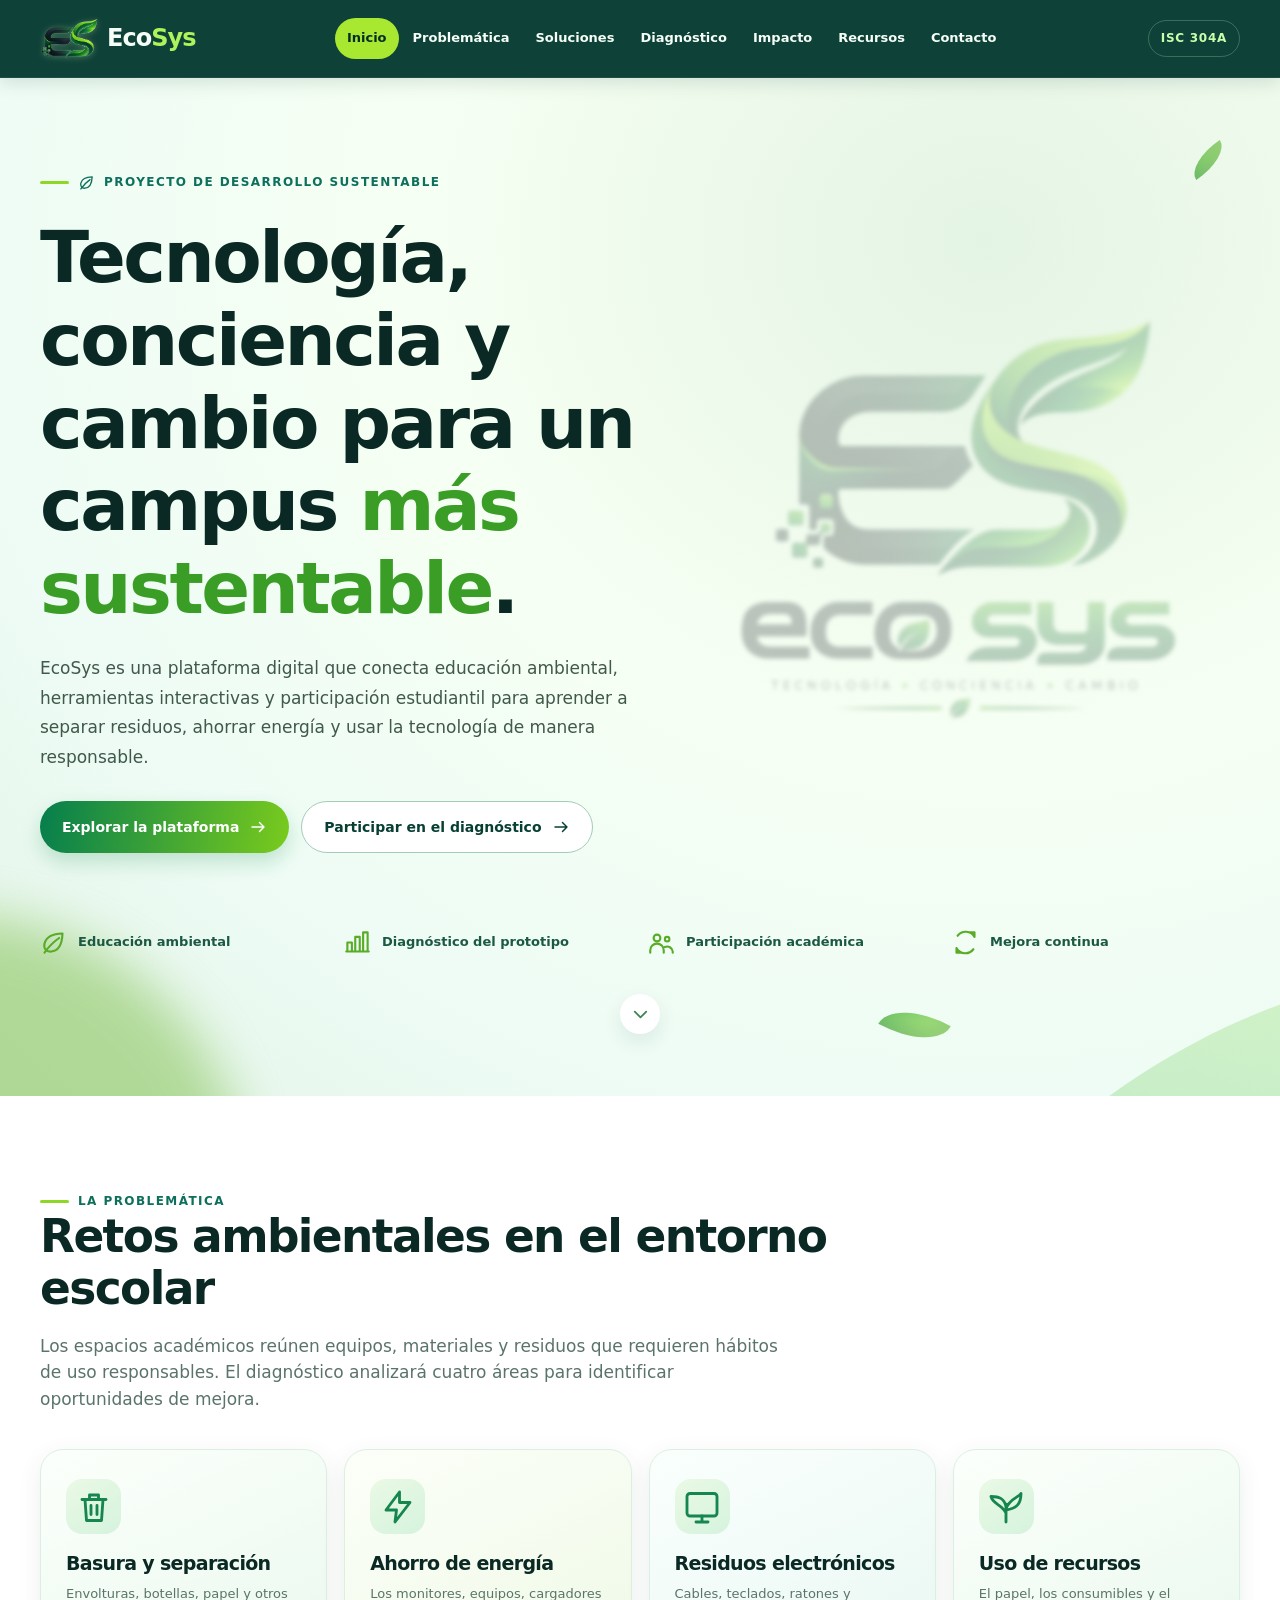
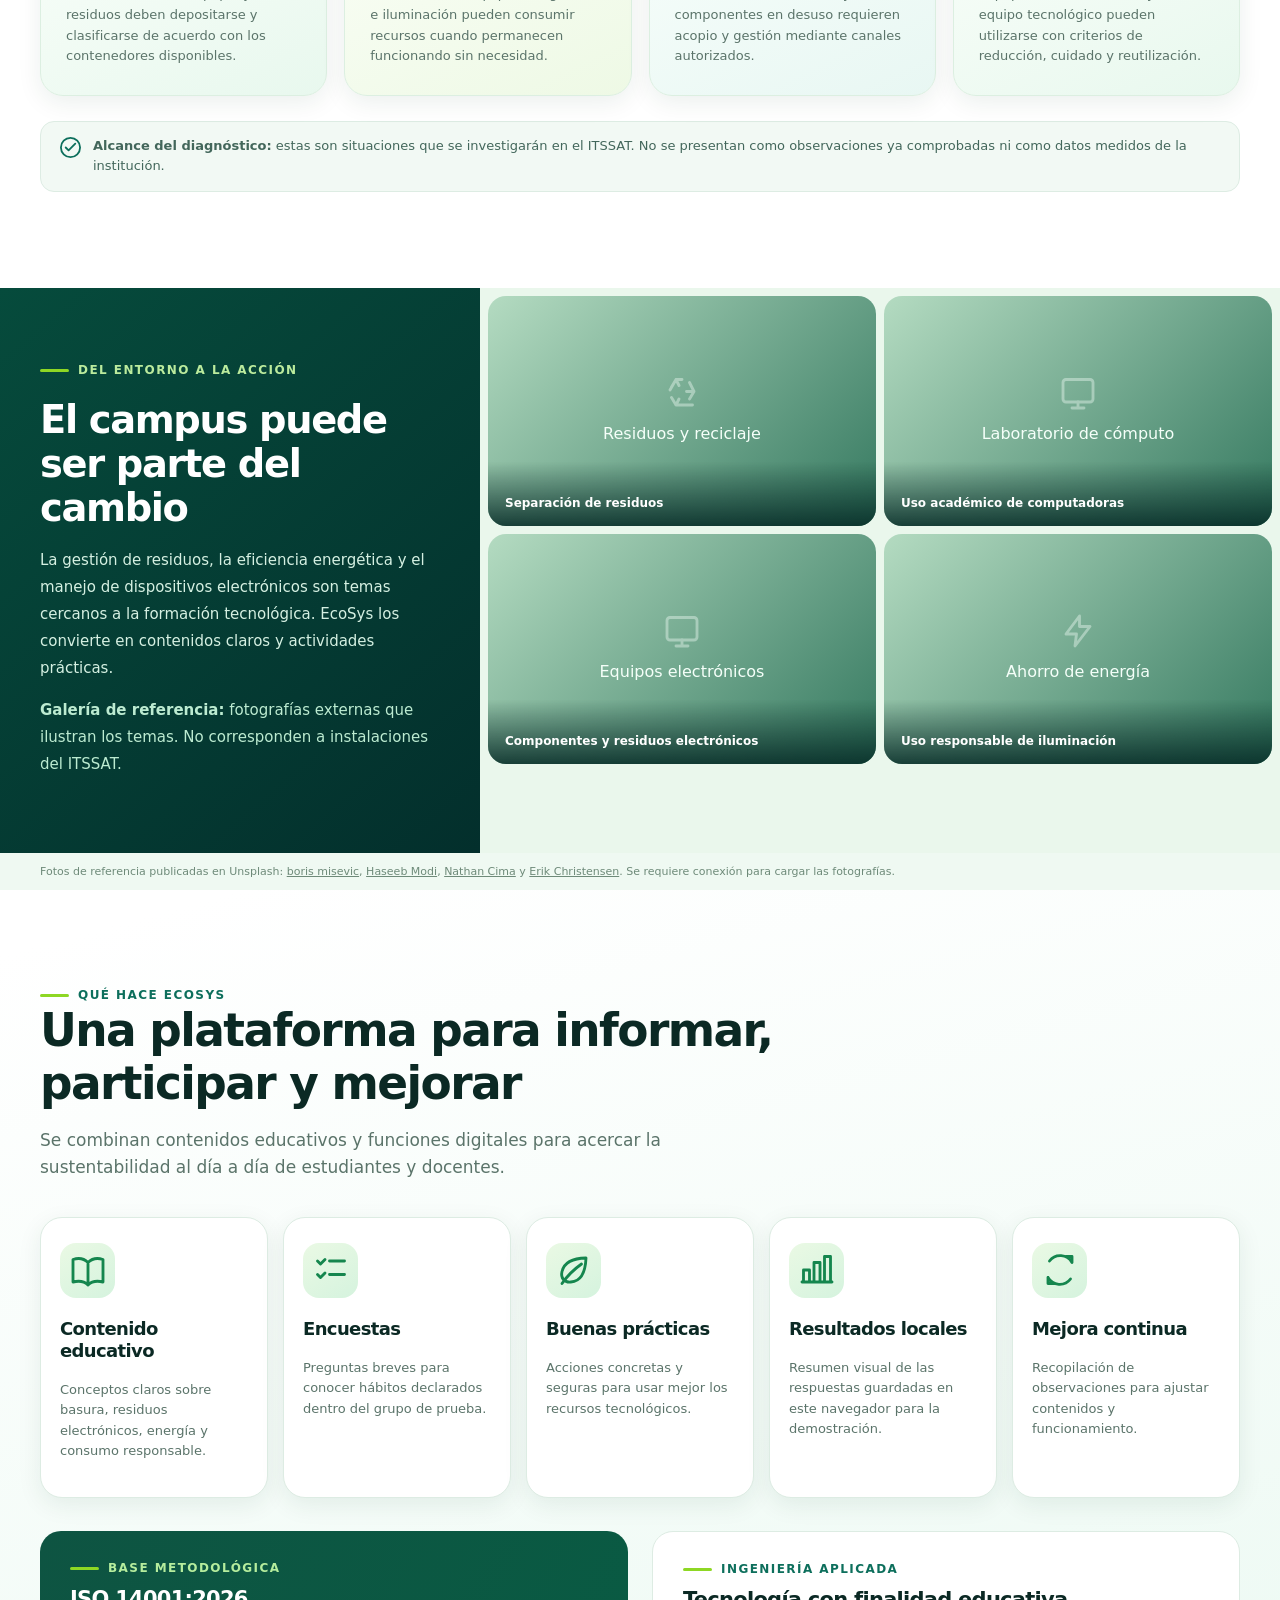
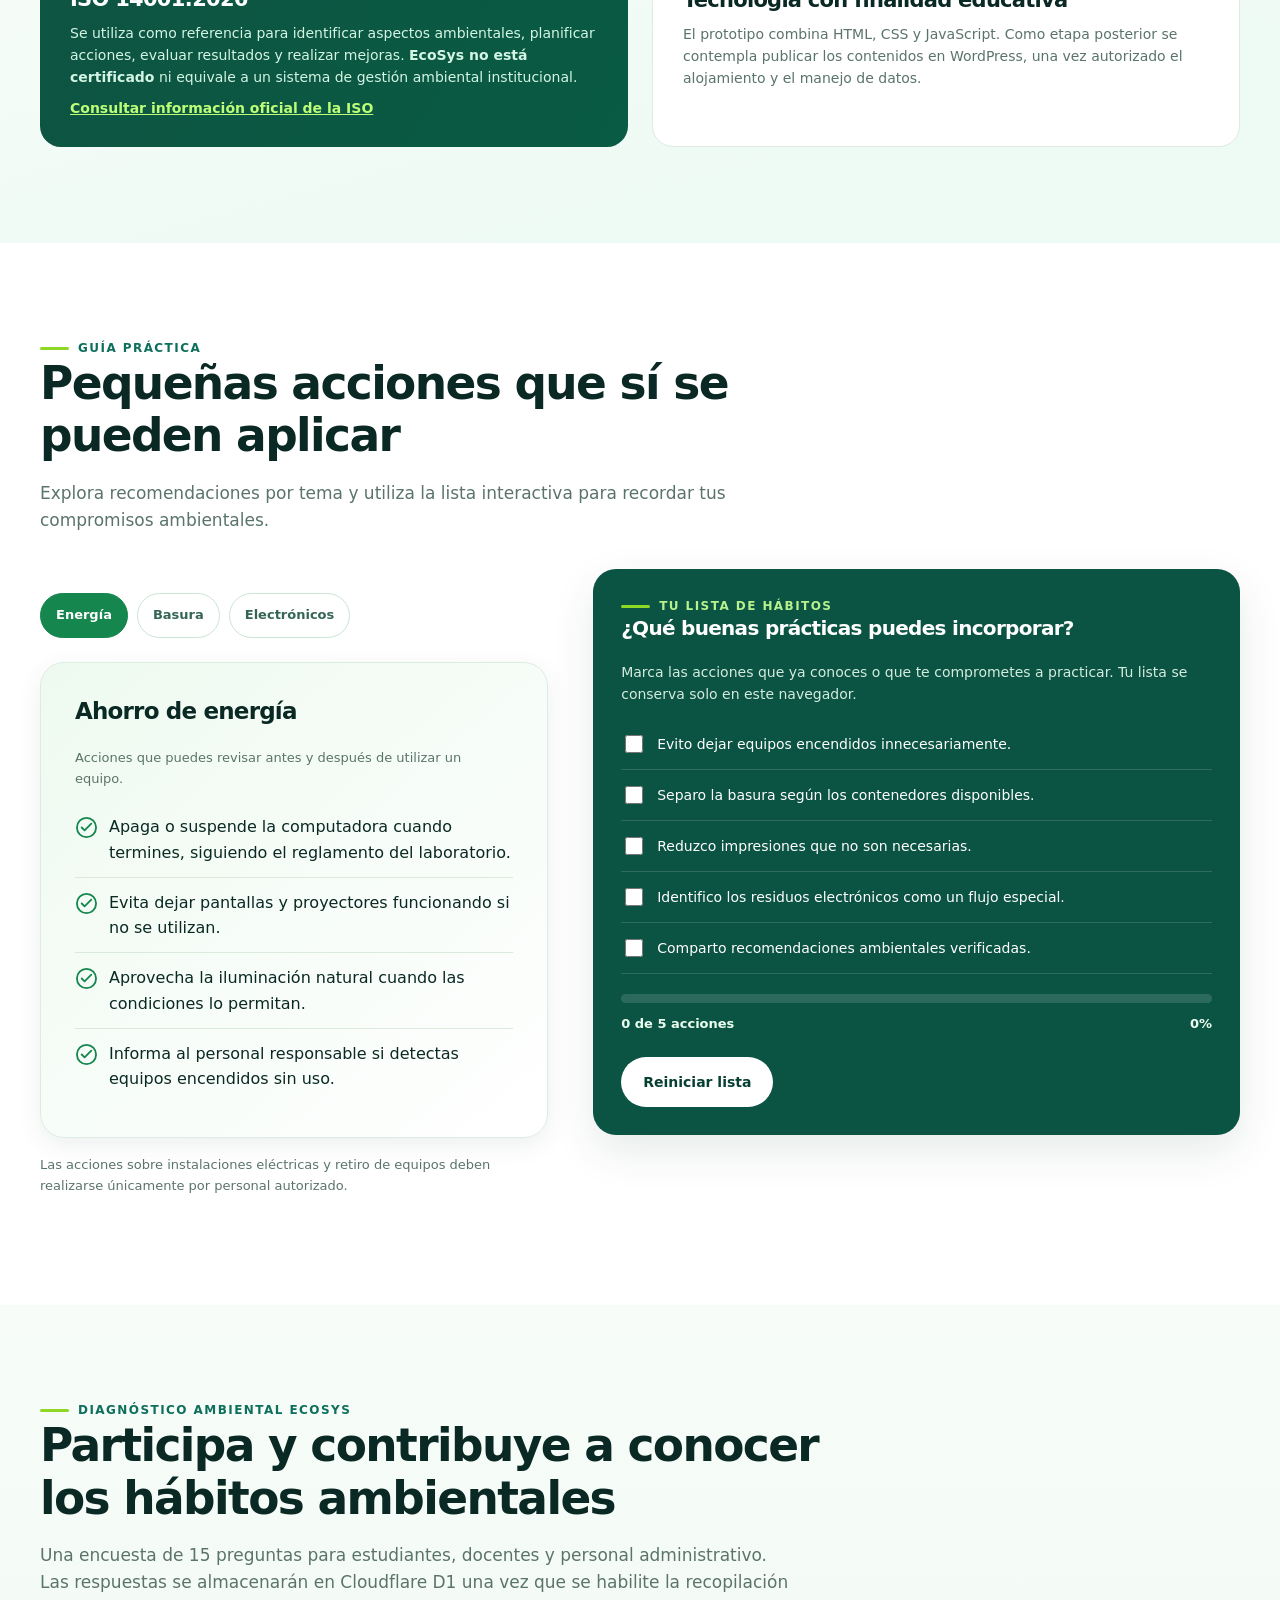
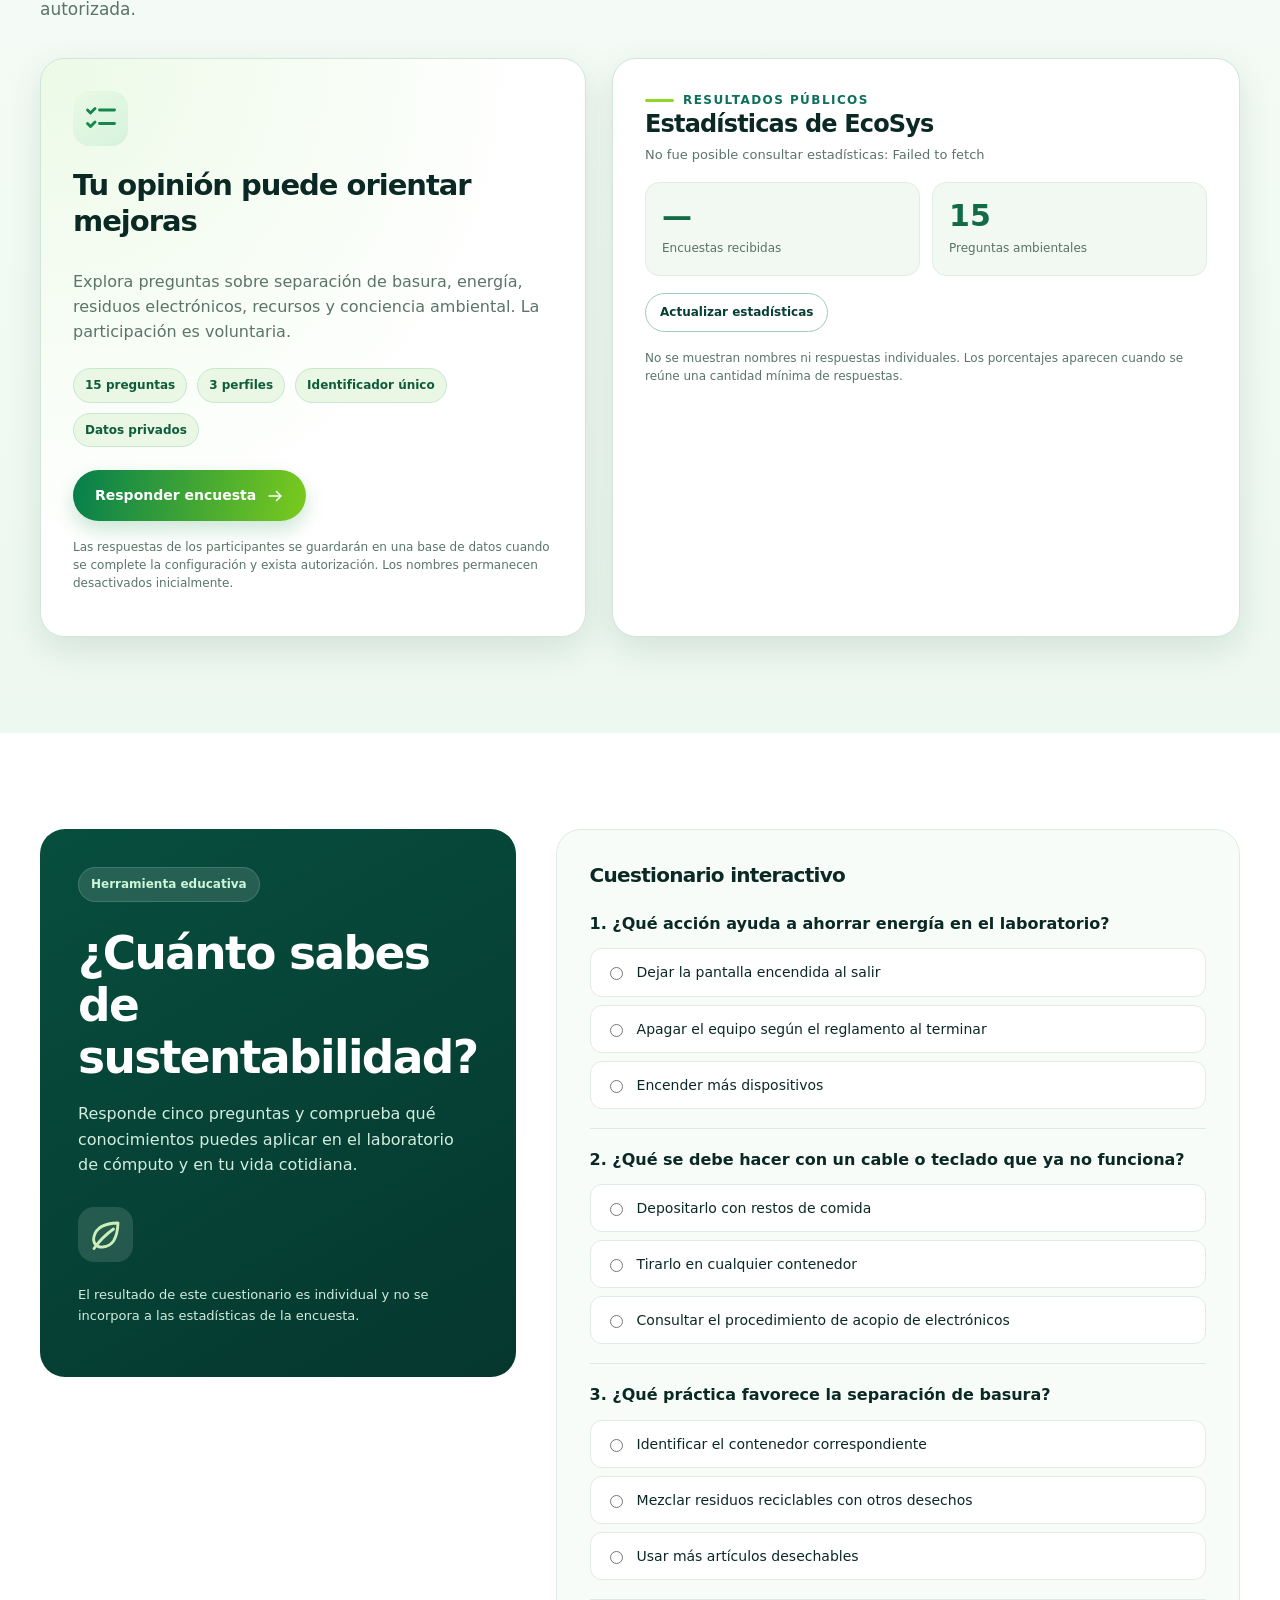
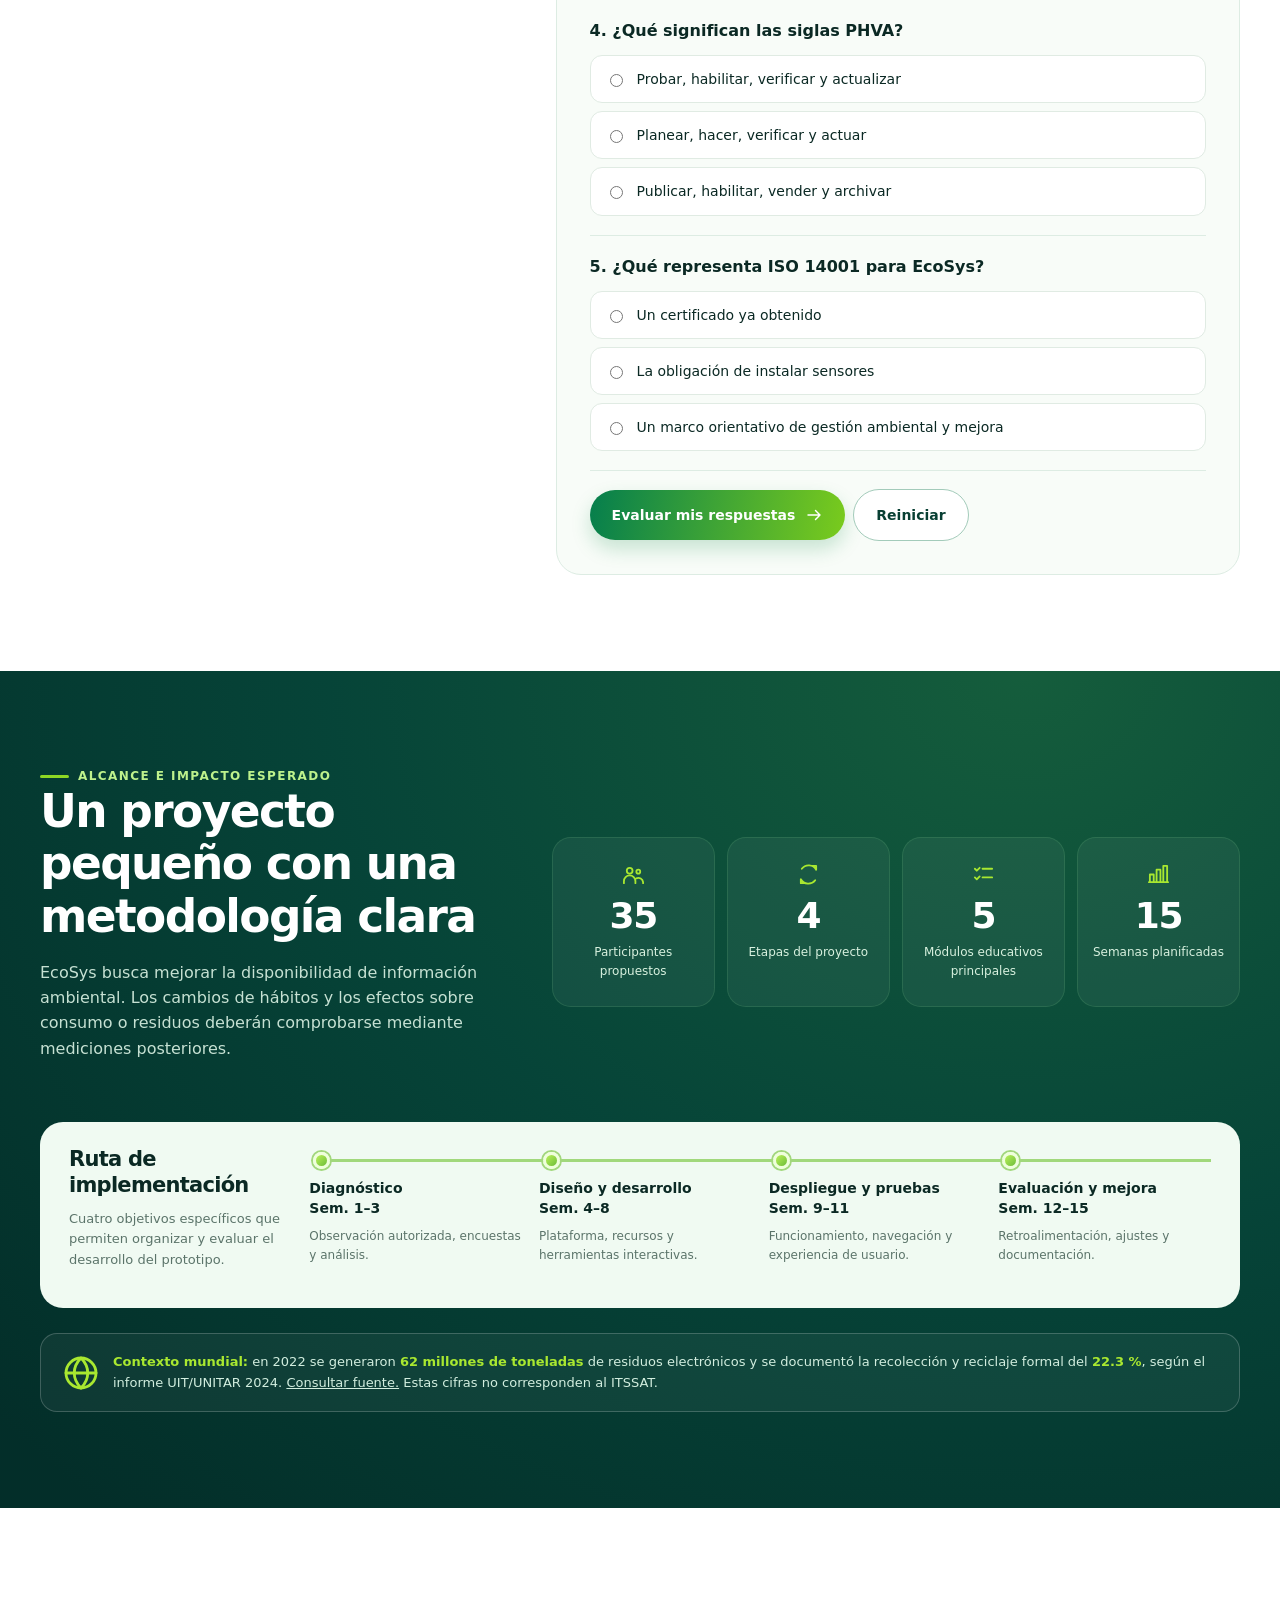
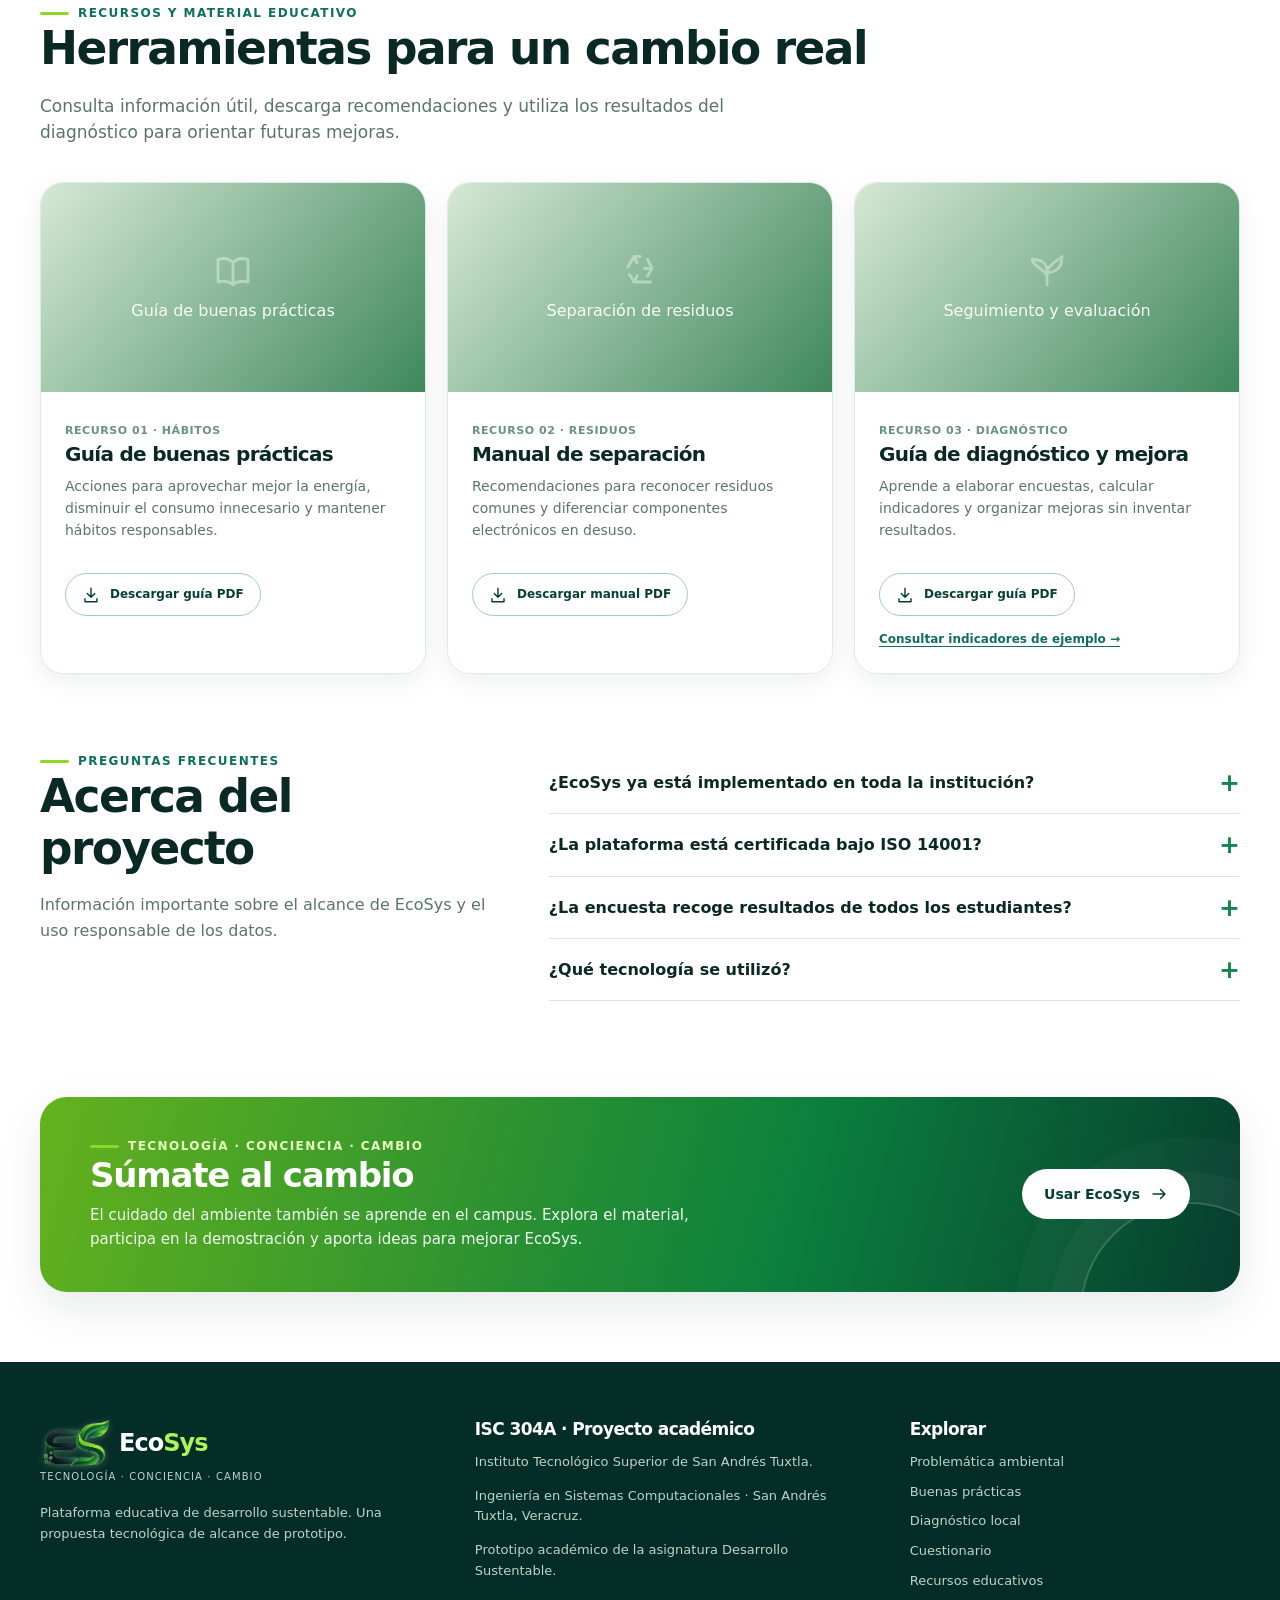
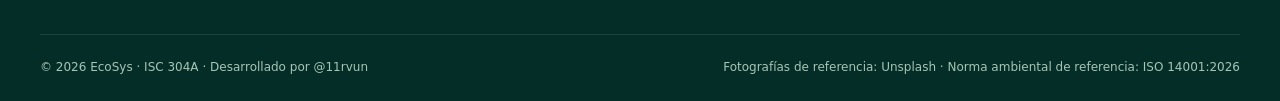
==== commit ccb57e29: "Add files via upload" ====
--- a/index.html
+++ b/index.html
@@ -7,6 +7,7 @@
 <meta name="description" content="EcoSys: tecnología, conciencia y cambio. Prototipo de educación ambiental en Ingeniería en Sistemas Computacionales.">
 <title>EcoSys | Tecnología · Conciencia · Cambio</title>
 <link rel="icon" type="image/png" href="ecosys_favicon.png">
+<link rel="stylesheet" href="ecosys-cloud.css">
 <style>
 :root{--forest:#083f33;--deep:#062e29;--ink:#0b2924;--green:#15864e;--lime:#8ed724;--bright:#a9e830;--mint:#effaf0;--mint2:#dcf3e5;--teal:#0d6f5c;--white:#fff;--paper:#fbfdf9;--muted:#5b746a;--line:#ddece3;--shadow:0 16px 43px rgba(11,57,41,.10);--soft:0 7px 25px rgba(15,70,42,.08);--radius:25px}
 *,*::before,*::after{box-sizing:border-box}html{scroll-behavior:smooth;scroll-padding-top:91px}body{margin:0;background:var(--paper);color:var(--ink);font-family:'Segoe UI',Inter,system-ui,-apple-system,Arial,sans-serif;line-height:1.58;overflow-x:hidden}img{max-width:100%}figure{margin:0}a{text-decoration:none;color:inherit}button,select,input{font:inherit}button{cursor:pointer}button,a,input,select,textarea{outline-offset:4px}button:focus-visible,a:focus-visible,input:focus-visible,select:focus-visible{outline:3px solid var(--lime)}::selection{background:#bfeb8c;color:var(--deep)}.container{width:min(1200px,calc(100% - 64px));margin-inline:auto}.sr-only{position:absolute;clip-path:inset(50%);height:1px;width:1px;overflow:hidden;white-space:nowrap}.ico{width:23px;height:23px;stroke:currentColor;fill:none;stroke-width:1.9;stroke-linecap:round;stroke-linejoin:round;flex:none}.ico.large{width:36px;height:36px}.ico.tiny{width:17px;height:17px}.icon-box{width:55px;height:55px;border-radius:16px;display:grid;place-items:center;background:linear-gradient(145deg,#eaf9e4,#d5f3de);color:var(--green)}.eyebrow{display:flex;align-items:center;gap:9px;color:var(--teal);font-weight:850;letter-spacing:.12em;text-transform:uppercase;font-size:12px}.eyebrow::before{content:'';width:29px;height:3px;border-radius:99px;background:var(--lime)}h1,h2,h3,p{margin-top:0}h1,h2,h3{line-height:1.15;letter-spacing:-.035em}h1{font-size:clamp(39px,5.7vw,72px);max-width:800px;font-weight:850;margin-bottom:24px}h2{font-size:clamp(30px,3.55vw,48px);font-weight:835;margin-bottom:17px}h3{font-size:20px;line-height:1.23}p{color:var(--muted)}.section{padding:96px 0;position:relative}.section-heading{max-width:860px;margin-bottom:36px}.section-heading>p{font-size:17px;max-width:750px}.btn{border:0;border-radius:999px;padding:14px 22px;display:inline-flex;align-items:center;justify-content:center;gap:10px;font-weight:760;font-size:14px;transition:transform .25s,box-shadow .25s,background .25s;white-space:nowrap}.btn:hover{transform:translateY(-3px);box-shadow:0 9px 24px #1655362b}.btn-primary{background:linear-gradient(100deg,#057e4d,#7acb1d);color:#fff;box-shadow:0 9px 19px #0c894036}.btn-outline{color:var(--forest);background:#fff;border:1px solid #a3cbba}.btn-dark{background:var(--forest);color:white}.btn-light{background:var(--white);color:var(--forest)}.btn .ico{width:18px;height:18px}.btn:disabled{opacity:.55;cursor:not-allowed}.link-text{color:var(--teal);font-weight:800;display:inline-flex;align-items:center;gap:7px}.link-text:hover{text-decoration:underline}.muted{color:var(--muted)}.small{font-size:13px}.chip{background:#e9f7e4;border:1px solid #ceebd7;border-radius:100px;padding:7px 12px;display:inline-flex;align-items:center;gap:5px;font-weight:770;font-size:12px;color:#1b6e43}.inset{background:linear-gradient(140deg,#f1f9f3,#fff);border:1px solid var(--line);border-radius:18px}.reveal{opacity:0;transform:translateY(34px);transition:opacity .7s ease,transform .7s cubic-bezier(.2,.7,.2,1)}.reveal.visible{opacity:1;transform:none}
@@ -172,32 +173,52 @@
     </div>
   </div>
 </section>
-<!-- 06 DIAGNOSIS -->
+<!-- 06 DIAGNÓSTICO CON BASE DE DATOS D1 -->
 <section class="section diagnosis" id="diagnostico">
-  <div class="container">
-    <div class="section-heading diag-intro reveal"><div class="eyebrow">Diagnóstico del prototipo</div><h2>Conoce, participa y ayuda a identificar oportunidades</h2><p>Este instrumento de demostración permite registrar respuestas anónimas sobre hábitos ambientales, sin recopilar nombres, matrículas ni correos electrónicos.</p></div>
-    <div class="diag-grid">
-      <div class="diag-description reveal"><h3>La información es el primer paso</h3><p>Se propone realizar un diagnóstico con estudiantes y docentes de Ingeniería en Sistemas Computacionales del ITSSAT para orientar los contenidos de EcoSys.</p><div class="check-line"><svg class="ico"><use href="#i-check"/></svg><span>Encuesta breve, sin datos personales.</span></div><div class="check-line"><svg class="ico"><use href="#i-check"/></svg><span>Indicadores de hábitos declarados.</span></div><div class="check-line"><svg class="ico"><use href="#i-check"/></svg><span>Base para evaluar y mejorar el prototipo.</span></div><div class="inset" style="padding:18px;margin-top:24px"><strong>Muestra propuesta:</strong> 30 estudiantes y 5 docentes. <span class="small muted">Esta cantidad aún debe validarse; no representa personas ya encuestadas.</span></div></div>
-      <form class="survey-card reveal" id="surveyForm"><h3><svg class="ico"><use href="#i-list"/></svg> Encuesta de sustentabilidad</h3><p>Selecciona las opciones que mejor describen tus hábitos.</p>
-        <div class="form-field"><label class="field-label" for="profile">1. ¿Cuál es tu perfil?</label><select class="select-field" id="profile" name="profile" required><option value="">Selecciona una opción</option><option value="Estudiante">Estudiante</option><option value="Docente">Docente</option></select></div>
-        <div class="form-field"><fieldset><legend>2. ¿Separas la basura según el tipo de residuo?</legend><div class="choices"><label><input type="radio" name="waste" value="Siempre" required> Siempre</label><label><input type="radio" name="waste" value="A veces"> A veces</label><label><input type="radio" name="waste" value="Nunca"> Nunca</label></div></fieldset></div>
-        <div class="form-field"><fieldset><legend>3. ¿Evitas dejar equipos encendidos sin uso?</legend><div class="choices"><label><input type="radio" name="energy" value="Siempre" required> Siempre</label><label><input type="radio" name="energy" value="A veces"> A veces</label><label><input type="radio" name="energy" value="Nunca"> Nunca</label></div></fieldset></div>
-        <div class="form-field"><fieldset><legend>4. ¿Sabes dónde entregar aparatos electrónicos en desuso?</legend><div class="choices"><label><input type="radio" name="ewaste" value="Sí" required> Sí</label><label><input type="radio" name="ewaste" value="No"> No</label></div></fieldset></div>
-        <div class="form-field"><fieldset><legend>5. ¿Te parece útil una plataforma como EcoSys?</legend><div class="choices"><label><input type="radio" name="useful" value="Sí" required> Sí</label><label><input type="radio" name="useful" value="No"> No</label></div></fieldset></div>
-        <button class="btn btn-primary" type="submit">Registrar respuesta local <svg class="ico"><use href="#i-arrow"/></svg></button>
-        <p class="form-note"><svg class="ico tiny" style="vertical-align:-3px"><use href="#i-lock"/></svg> Solo se guarda en el navegador de este dispositivo. No se envía a un servidor.</p><div class="form-feedback" id="surveyFeedback" role="status" aria-live="polite"></div>
-      </form>
-      <aside class="results-mini reveal"><h3>Resultados de la demostración</h3><p class="small">Se actualizan al contestar la encuesta en este dispositivo.</p><div id="resultEmpty" class="result-empty">Todavía no hay respuestas locales. Los indicadores aparecerán al completar el formulario.</div>
-        <div class="result-item"><div class="result-line"><span>Separación de residuos (siempre)</span><strong id="wastePct">—</strong></div><div class="result-track"><span id="wasteBar"></span></div></div>
-        <div class="result-item"><div class="result-line"><span>Ahorro de energía (siempre)</span><strong id="energyPct">—</strong></div><div class="result-track"><span id="energyBar"></span></div></div>
-        <div class="result-item"><div class="result-line"><span>Conocimiento sobre e-residuos</span><strong id="ewastePct">—</strong></div><div class="result-track"><span id="ewasteBar"></span></div></div>
-        <div class="result-item"><div class="result-line"><span>Utilidad percibida de EcoSys</span><strong id="usefulPct">—</strong></div><div class="result-track"><span id="usefulBar"></span></div></div>
-        <div class="inset" style="padding:13px 16px;margin-bottom:17px"><strong id="localCount">0</strong> <span class="small">respuestas almacenadas localmente</span></div>
-        <div class="result-buttons"><button class="btn btn-dark" id="exportResults" type="button">Exportar CSV</button><button class="btn btn-outline" id="clearResults" type="button">Borrar datos</button></div>
-      </aside>
-    </div>
-  </div>
-</section>
+ <div class="container">
+  <div class="section-heading reveal"><div class="eyebrow">Diagnóstico ambiental EcoSys</div><h2>Participa y contribuye a conocer los hábitos ambientales</h2><p>Una encuesta de 15 preguntas para estudiantes, docentes y personal administrativo. Las respuestas se almacenarán en Cloudflare D1 una vez que se habilite la recopilación autorizada.</p></div>
+  <div class="eco-cloud-grid">
+   <article class="eco-cloud-cta reveal">
+    <div class="icon-box"><svg class="ico large"><use href="#i-list"/></svg></div>
+    <h3 style="margin-top:22px">Tu opinión puede orientar mejoras</h3>
+    <p>Explora preguntas sobre separación de basura, energía, residuos electrónicos, recursos y conciencia ambiental. La participación es voluntaria.</p>
+    <div class="eco-cloud-features"><span>15 preguntas</span><span>3 perfiles</span><span>Identificador único</span><span>Datos privados</span></div>
+    <button class="btn btn-primary" type="button" id="ecoOpenSurvey">Responder encuesta <svg class="ico"><use href="#i-arrow"/></svg></button>
+    <p class="eco-cloud-note">Las respuestas de los participantes se guardarán en una base de datos cuando se complete la configuración y exista autorización. Los nombres permanecen desactivados inicialmente.</p>
+   </article>
+   <aside class="eco-cloud-results reveal" aria-label="Resultados agregados de la encuesta">
+    <div class="eyebrow">Resultados públicos</div><h3>Estadísticas de EcoSys</h3>
+    <p id="ecoCloudStatsInfo" class="small">Conectando con Cloudflare D1...</p>
+    <div class="eco-cloud-kpis"><div class="eco-cloud-kpi"><strong id="ecoCloudTotal">—</strong><span>Encuestas recibidas</span></div><div class="eco-cloud-kpi"><strong>15</strong><span>Preguntas ambientales</span></div></div>
+    <div id="ecoCloudCharts" aria-live="polite"></div>
+    <p id="ecoCloudRoleStats" class="eco-cloud-note"></p>
+    <button type="button" class="btn btn-outline" id="ecoRefreshStats">Actualizar estadísticas</button>
+    <p class="eco-cloud-note">No se muestran nombres ni respuestas individuales. Los porcentajes aparecen cuando se reúne una cantidad mínima de respuestas.</p>
+   </aside>
+  </div>
+ </div>
+</section>
+<dialog class="eco-survey-dialog" id="ecoSurveyDialog" aria-labelledby="ecoDialogTitle">
+ <div class="eco-modal-head"><div><div style="font-size:11px;letter-spacing:.12em;font-weight:750">ECOSYS · ISC 304A</div><h2 id="ecoDialogTitle">Encuesta de sustentabilidad</h2><p>Completa los datos de participación y responde las preguntas.</p></div><button class="eco-close" id="ecoCloseSurvey" type="button" aria-label="Cerrar encuesta">×</button></div>
+ <div class="eco-modal-body">
+  <p class="eco-intro-instructions">La participación es voluntaria. El identificador permite reconocer una respuesta por persona y encuesta, pero no verifica la identidad por sí solo. No se deben introducir datos falsos ni de otras personas.</p>
+  <form id="ecoCloudForm">
+    <div class="eco-form-grid">
+     <div><label class="eco-label" for="ecoRole">Perfil de participante *</label><select id="ecoRole" required><option value="">Selecciona un perfil</option><option value="estudiante">Estudiante</option><option value="docente">Docente</option><option value="administrativo">Personal administrativo</option></select></div>
+     <div><label class="eco-label" for="ecoCode">Identificador único *</label><div style="display:flex;gap:6px"><input id="ecoCode" required maxlength="19" type="text" autocomplete="off"><button type="button" id="ecoCopyCode" class="btn btn-outline" style="padding:10px" title="Copiar identificador">Copiar</button></div></div>
+     <div id="ecoGroupWrap" hidden><label class="eco-label" for="ecoGroup">Grupo *</label><input id="ecoGroup" type="text" maxlength="50" placeholder="Ejemplo: ISC 304A"></div>
+     <div id="ecoAreaWrap" hidden><label class="eco-label" for="ecoArea">Departamento o área *</label><input id="ecoArea" type="text" maxlength="75" placeholder="Ejemplo: Servicios escolares"></div>
+     <div id="ecoNameWrap" hidden><label class="eco-label" for="ecoName">Nombre (opcional y autorizado)</label><input id="ecoName" type="text" maxlength="100" autocomplete="name" placeholder="Solo si existe aviso de privacidad aprobado"></div>
+    </div>
+    <div id="ecoQuestionList" aria-live="polite"></div>
+    <label class="eco-privacy"><input id="ecoPrivacy" type="checkbox" required> <span>Confirmo que he leído la información de uso de datos: se registrarán mi perfil, grupo o área, identificador y respuestas para evaluar hábitos ambientales. Los resultados públicos serán agregados. No se registrará mi nombre salvo que la institución autorice expresamente esa función. Puedo consultar con el responsable del proyecto sobre el tratamiento de mi información antes de participar.</span></label>
+    <div id="ecoTurnstile"></div>
+    <p id="ecoCloudStatus" class="eco-diagnostics" role="status"></p>
+    <div id="ecoCloudError" class="eco-error" role="alert"></div><div id="ecoCloudDone" class="eco-ok" role="status"></div>
+    <button id="ecoSend" class="btn btn-primary eco-survey-btn" type="submit" disabled>Guardar encuesta en EcoSys</button>
+  </form>
+ </div>
+</dialog>
 <!-- 07 QUIZ -->
 <section class="section quiz-section" id="herramientas">
   <div class="container quiz-layout">
@@ -269,14 +290,6 @@
 function getHabits(){try{const x=JSON.parse(readStore(HABITS_KEY));return Array.isArray(x)?x:[]}catch{return []}}
 function drawHabits(){const checked=getHabits();byId('habitChecks').innerHTML=HABITS.map((t,i)=>'<label class="habit-check"><input type="checkbox" data-habit="'+i+'" '+(checked.includes(i)?'checked':'')+'><span>'+t+'</span></label>').join('');byId('habitBar').style.width=(checked.length/HABITS.length*100)+'%';byId('habitLabel').textContent=checked.length+' de '+HABITS.length+' acciones';byId('habitPercent').textContent=Math.round(checked.length/HABITS.length*100)+'%';document.querySelectorAll('[data-habit]').forEach(c=>c.addEventListener('change',()=>{const ids=[...document.querySelectorAll('[data-habit]:checked')].map(x=>Number(x.dataset.habit));writeStore(HABITS_KEY,JSON.stringify(ids));drawHabits()}))}
 byId('resetHabits').addEventListener('click',()=>{removeStore(HABITS_KEY);drawHabits();showToast('Lista de prácticas reiniciada')});drawHabits();
-// Anonymous demonstration questionnaire
-function getSurvey(){try{const x=JSON.parse(readStore(KEY));return Array.isArray(x)?x:[]}catch{return []}}
-const metricMap=[['waste','Siempre','wastePct','wasteBar'],['energy','Siempre','energyPct','energyBar'],['ewaste','Sí','ewastePct','ewasteBar'],['useful','Sí','usefulPct','usefulBar']];
-function refreshSurvey(){const records=getSurvey(),n=records.length;byId('localCount').textContent=String(n);byId('resultEmpty').style.display=n?'none':'block';metricMap.forEach(([k,val,id,bar])=>{const pct=n?Math.round(100*records.filter(r=>r[k]===val).length/n):null;byId(id).textContent=pct===null?'—':pct+'%';byId(bar).style.width=(pct||0)+'%'});byId('exportResults').disabled=n===0;byId('clearResults').disabled=n===0}
-byId('surveyForm').addEventListener('submit',e=>{e.preventDefault();const form=new FormData(e.currentTarget);const data={profile:form.get('profile'),waste:form.get('waste'),energy:form.get('energy'),ewaste:form.get('ewaste'),useful:form.get('useful')};if(Object.values(data).some(v=>!v)){showToast('Completa todas las preguntas');return};const all=getSurvey();all.push(data);writeStore(KEY,JSON.stringify(all));refreshSurvey();e.currentTarget.reset();byId('surveyFeedback').textContent='Respuesta registrada únicamente en este navegador. El panel se ha actualizado.';byId('surveyFeedback').classList.add('show');showToast('Respuesta de demostración registrada')});
-byId('clearResults').addEventListener('click',()=>{if(!window.confirm('¿Borrar todas las respuestas guardadas en este navegador?'))return;removeStore(KEY);refreshSurvey();showToast('Respuestas locales eliminadas')});
-function downloadText(filename,content,type='text/plain;charset=utf-8'){const blob=new Blob(['\ufeff',content],{type});const url=URL.createObjectURL(blob);const a=document.createElement('a');a.href=url;a.download=filename;document.body.appendChild(a);a.click();a.remove();setTimeout(()=>URL.revokeObjectURL(url),1500)}
-byId('exportResults').addEventListener('click',()=>{const records=getSurvey();if(!records.length)return;const fields=['profile','waste','energy','ewaste','useful'];const csv=[fields.join(','),...records.map(r=>fields.map(k=>'"'+String(r[k]).replaceAll('"','""')+'"').join(','))].join('\n');downloadText('EcoSys_respuestas_locales.csv',csv,'text/csv;charset=utf-8');showToast('Archivo CSV descargado')});refreshSurvey();
 // Quiz
 const QUIZ=[{q:'¿Qué acción ayuda a ahorrar energía en el laboratorio?',a:['Dejar la pantalla encendida al salir','Apagar el equipo según el reglamento al terminar','Encender más dispositivos'],correct:1},{q:'¿Qué se debe hacer con un cable o teclado que ya no funciona?',a:['Depositarlo con restos de comida','Tirarlo en cualquier contenedor','Consultar el procedimiento de acopio de electrónicos'],correct:2},{q:'¿Qué práctica favorece la separación de basura?',a:['Identificar el contenedor correspondiente','Mezclar residuos reciclables con otros desechos','Usar más artículos desechables'],correct:0},{q:'¿Qué significan las siglas PHVA?',a:['Probar, habilitar, verificar y actualizar','Planear, hacer, verificar y actuar','Publicar, habilitar, vender y archivar'],correct:1},{q:'¿Qué representa ISO 14001 para EcoSys?',a:['Un certificado ya obtenido','La obligación de instalar sensores','Un marco orientativo de gestión ambiental y mejora'],correct:2}];
 byId('quizItems').innerHTML=QUIZ.map((q,i)=>'<fieldset class="quiz-item"><legend>'+(i+1)+'. '+q.q+'</legend><div class="quiz-options">'+q.a.map((t,j)=>'<label><input type="radio" name="q'+i+'" value="'+j+'" required><span>'+t+'</span></label>').join('')+'</div></fieldset>').join('');
@@ -299,5 +312,7 @@
 // Image fallbacks: keep decorative background without broken-image icon
 for(const image of document.querySelectorAll('.photo-tile img,.resource-image img')){image.addEventListener('error',()=>{image.style.display='none'})}
 </script>
+<script src="ecosys-config.js"></script>
+<script src="ecosys-cloud.js" defer></script>
 </body>
 </html>
--- a/ecosys-cloud.css
+++ b/ecosys-cloud.css
@@ -0,0 +1,37 @@
+/* Extensión EcoSys D1: conserva el diseño existente; solo mejora Diagnóstico */
+.eco-cloud-grid{display:grid;grid-template-columns:minmax(0,1fr) minmax(0,1.15fr);gap:26px;align-items:stretch}
+.eco-cloud-cta,.eco-cloud-results{border:1px solid #cfe6d9;background:#fff;border-radius:24px;box-shadow:0 12px 34px #144c3620;padding:32px}
+.eco-cloud-cta{background:radial-gradient(circle at 0% 0%,#ecfae7,#fff 62%)}
+.eco-cloud-cta p{max-width:550px}.eco-cloud-features{display:flex;gap:10px;flex-wrap:wrap;margin:23px 0}.eco-cloud-features span{background:#eaf7e5;color:#0d5c3b;border:1px solid #c7e8ce;border-radius:60px;font-size:12px;padding:7px 11px;font-weight:700}
+.eco-cloud-cta h3{font-size:29px}.eco-cloud-results h3{font-size:24px;margin-bottom:5px}
+.eco-cloud-note{font-size:12px;color:#597569;line-height:1.5;margin-top:17px}
+.eco-cloud-kpis{display:grid;grid-template-columns:repeat(2,1fr);gap:12px;margin:17px 0}
+.eco-cloud-kpi{background:#f1f9f2;border:1px solid #e1ede3;border-radius:14px;padding:16px}
+.eco-cloud-kpi strong{display:block;color:#126b45;font-size:30px;line-height:1.15}.eco-cloud-kpi span{font-size:12px;color:#5a7267}
+.eco-chart-row{margin:17px 0}.eco-chart-row .eco-chart-title{display:flex;justify-content:space-between;gap:12px;font-size:13px;font-weight:700}
+.eco-chart-track{height:11px;border-radius:99px;background:#dbeade;overflow:hidden;margin:8px 0}.eco-chart-track span{display:block;height:100%;width:0;background:linear-gradient(90deg,#107447,#96d634);border-radius:99px;transition:width .65s}
+.eco-survey-dialog{width:min(810px,calc(100% - 32px));max-height:min(92vh,950px);border:1px solid #cfe7d6;border-radius:23px;padding:0;background:#fff;box-shadow:0 30px 95px #06331d61;color:#133629}
+.eco-survey-dialog::backdrop{background:#071d17b8;backdrop-filter:blur(6px)}
+.eco-modal-head{background:linear-gradient(110deg,#07583c,#1c8852);color:#fff;padding:26px 30px;display:flex;justify-content:space-between;align-items:start;gap:18px}
+.eco-modal-head h2{font-size:26px;color:#fff;margin:5px 0}.eco-modal-head p{font-size:13px;color:#e6fff0;margin:0}
+.eco-close{border:1px solid #ffffff90;color:#fff;background:#ffffff1e;border-radius:50%;height:40px;width:40px;font-size:22px;flex:none}
+.eco-modal-body{padding:26px 30px;max-height:calc(92vh - 130px);overflow-y:auto}
+.eco-survey-dialog label.eco-label{display:block;font-size:13px;font-weight:760;color:#1b4b35;margin-bottom:6px}
+.eco-survey-dialog input[type="text"],.eco-survey-dialog select{width:100%;padding:12px 13px;border:1px solid #cbded3;border-radius:12px;background:#fbfffc;color:#0d3827}
+.eco-form-grid{display:grid;grid-template-columns:1fr 1fr;gap:14px}
+.eco-intro-instructions{padding:12px 14px;border-radius:12px;background:#edf8f0;border:1px solid #d2e8d9;font-size:12px;color:#375a45;margin-bottom:20px}
+.eco-q-category{font-size:12px;letter-spacing:.08em;color:#187749;text-transform:uppercase;font-weight:800;margin:24px 0 9px}
+.eco-q{border:1px solid #dfebe1;border-radius:13px;padding:14px 16px;margin:11px 0;background:#f9fcf9}
+.eco-q legend{font-size:14px;font-weight:740;padding:0 5px;line-height:1.4}
+.eco-q-options{display:flex;gap:9px;flex-wrap:wrap;margin-top:7px}
+.eco-q-options label{padding:8px 12px;background:#fff;border:1px solid #d7e9db;border-radius:99px;font-size:12px;color:#28563c;cursor:pointer}
+.eco-q-options input{accent-color:#167e4e;margin-right:4px}
+.eco-privacy{display:flex;gap:10px;padding:14px;background:#f2f8f3;border-radius:12px;margin:20px 0;font-size:12px;color:#476c56}
+.eco-privacy input{accent-color:#14854c;margin-top:3px;flex:none}
+.eco-error{display:none;padding:13px 15px;background:#fff0ed;color:#8d2916;border:1px solid #ffd2c9;border-radius:10px;font-size:13px;margin:13px 0}
+.eco-error.visible{display:block}.eco-ok{display:none;background:#e4f7ec;border-radius:12px;color:#115a37;padding:15px;margin-top:15px;font-size:14px}.eco-ok.visible{display:block}
+.eco-survey-btn{width:100%;margin-top:14px}.eco-survey-btn:disabled{opacity:.50;cursor:not-allowed}
+.eco-diagnostics{font-size:12px;min-height:22px;color:#667f70;margin-top:12px}.eco-cloud-results .btn{font-size:12px;padding:9px 14px}
+@media(max-width:900px){.eco-cloud-grid{grid-template-columns:1fr}}
+@media(max-width:550px){.eco-cloud-cta,.eco-cloud-results{padding:23px 18px}.eco-modal-body,.eco-modal-head{padding:21px 17px}.eco-form-grid{grid-template-columns:1fr}.eco-survey-dialog{width:calc(100% - 18px)}.eco-modal-head h2{font-size:21px}.eco-q-options{flex-direction:column}.eco-q-options label{width:100%}}
+@media(prefers-reduced-motion:reduce){.eco-chart-track span{transition:none}}
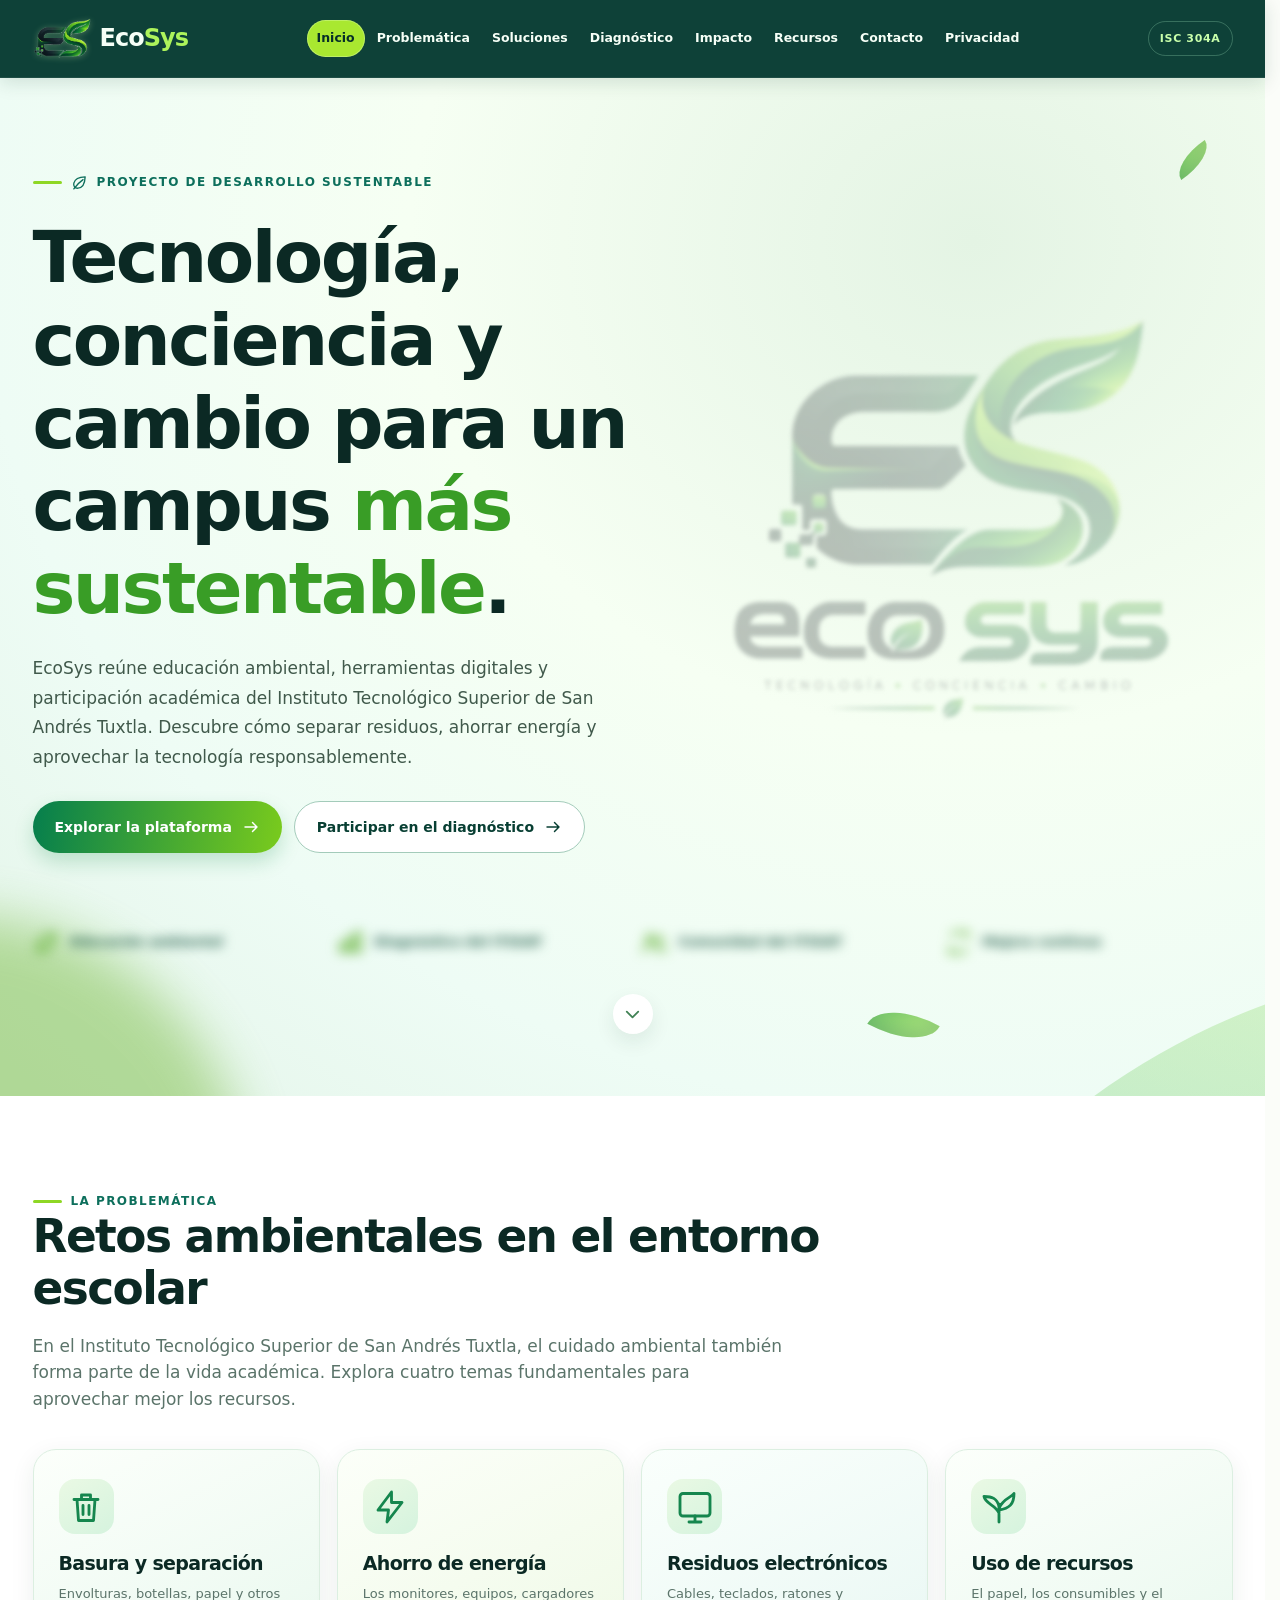
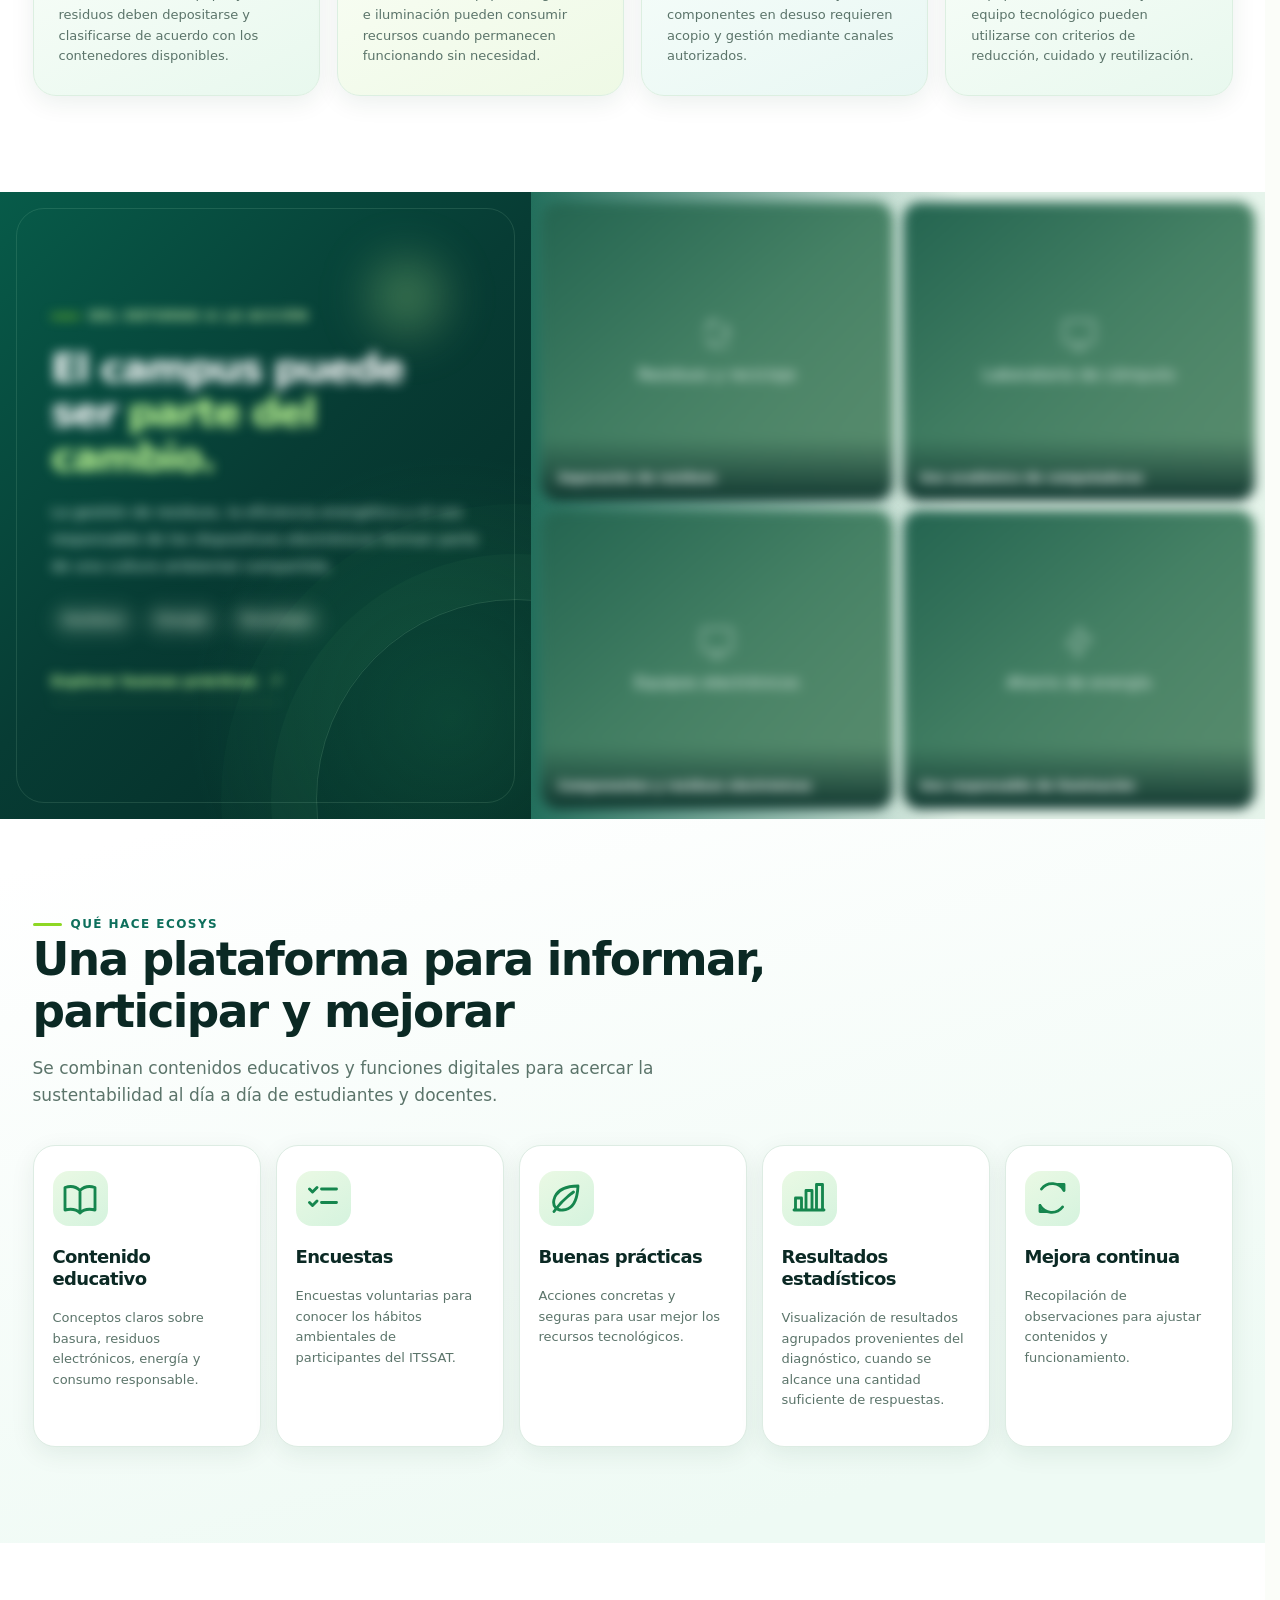
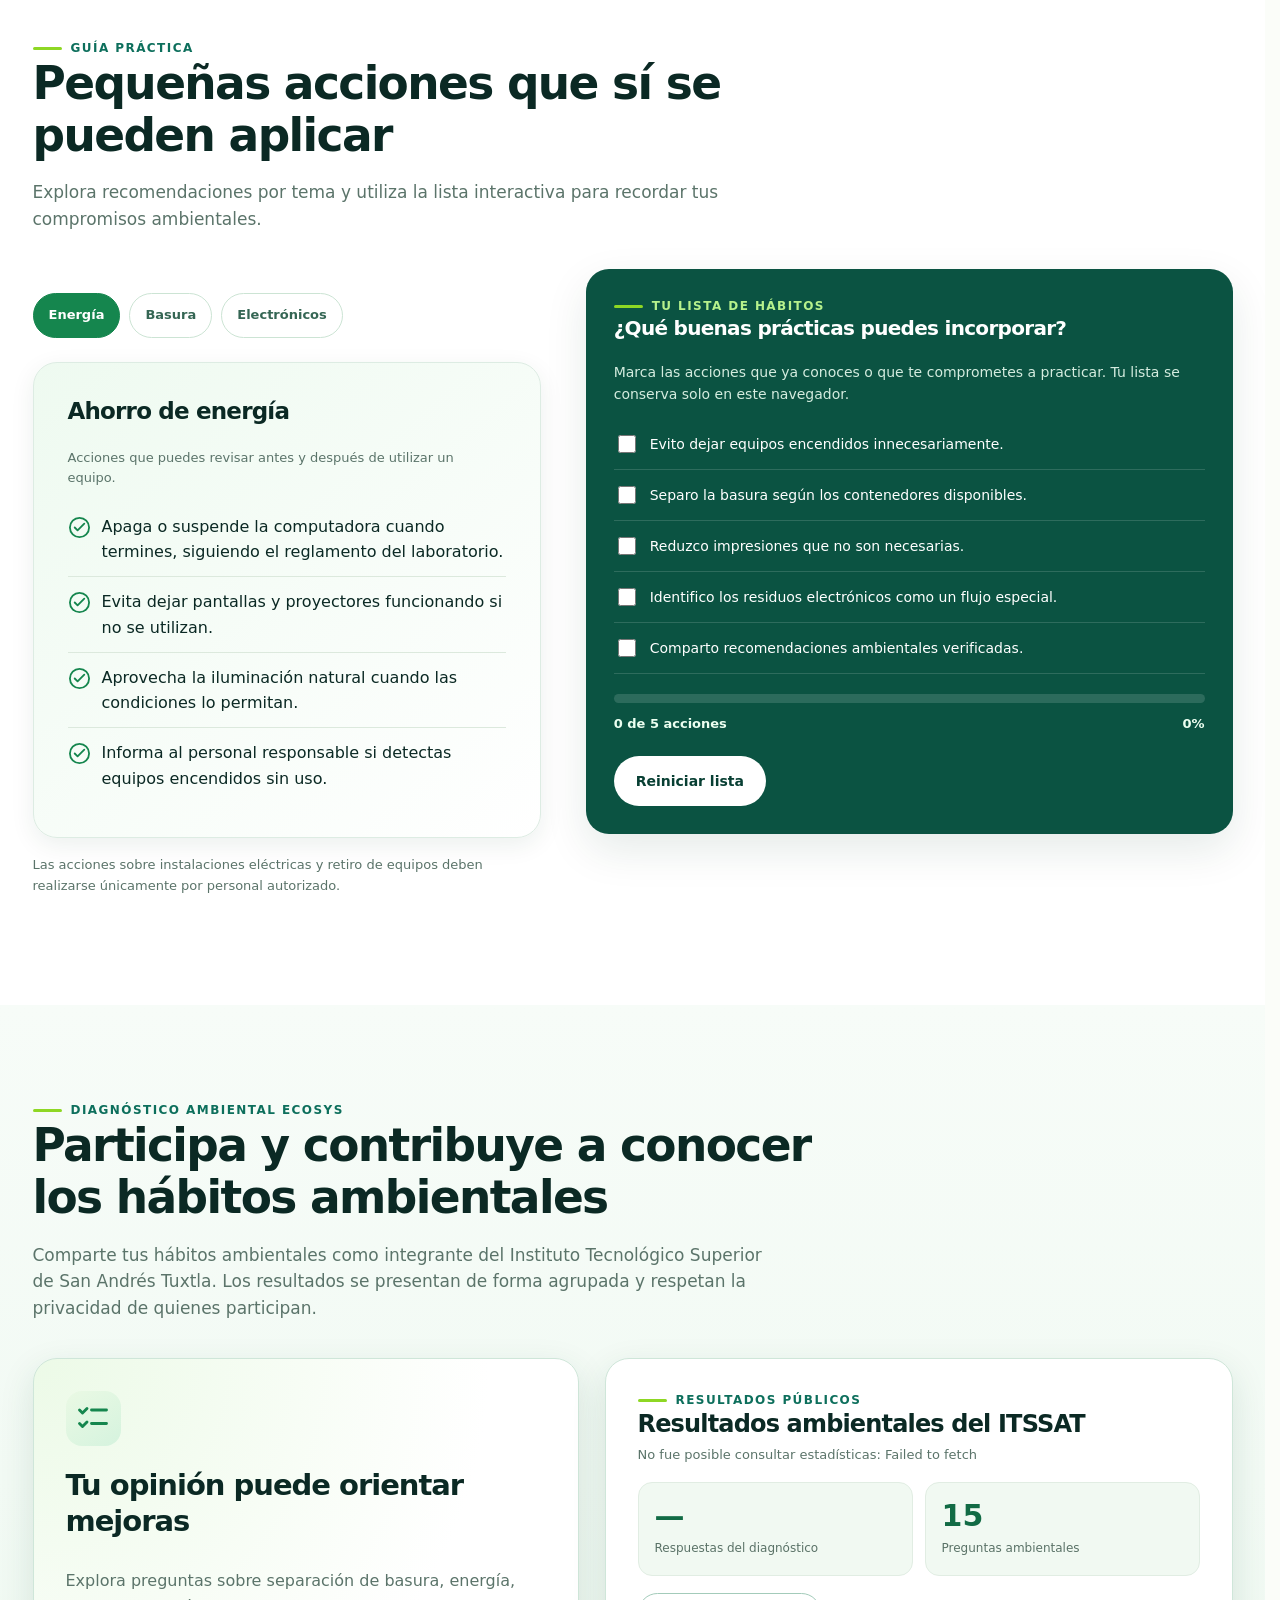
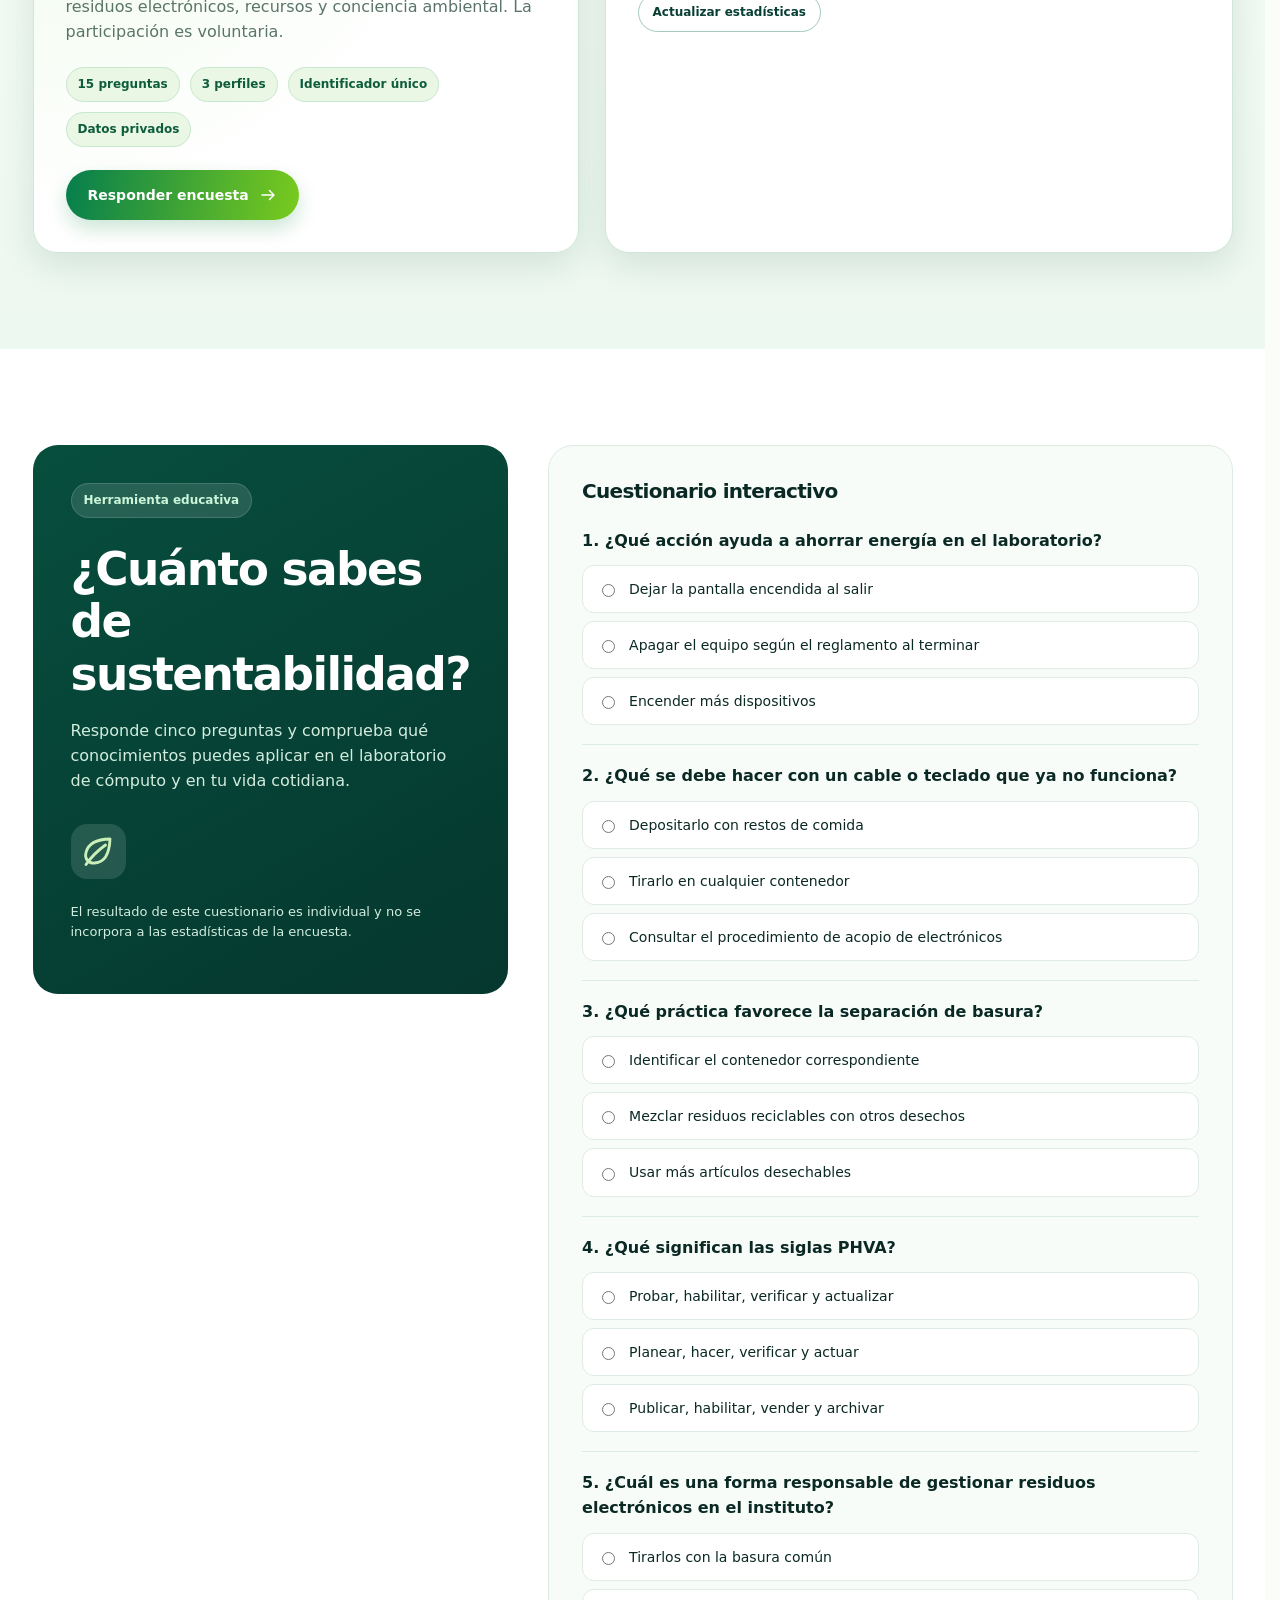
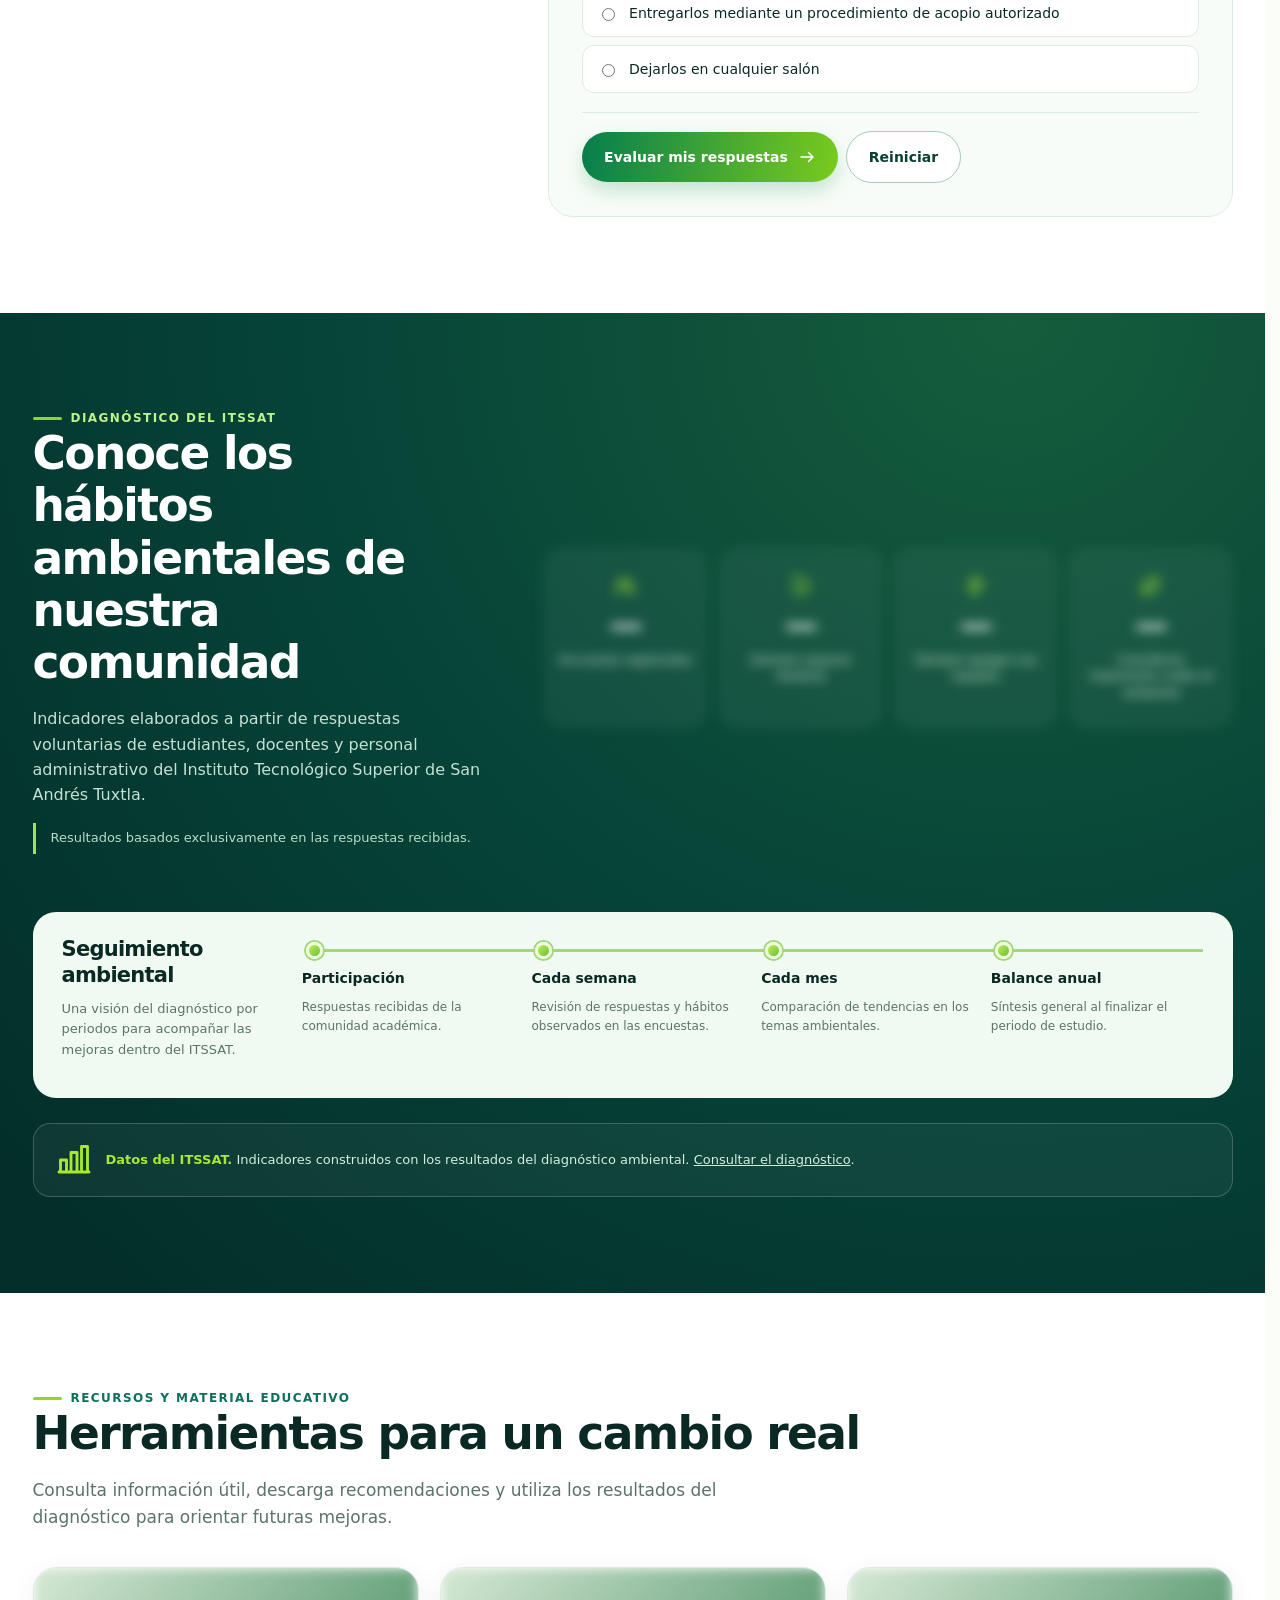
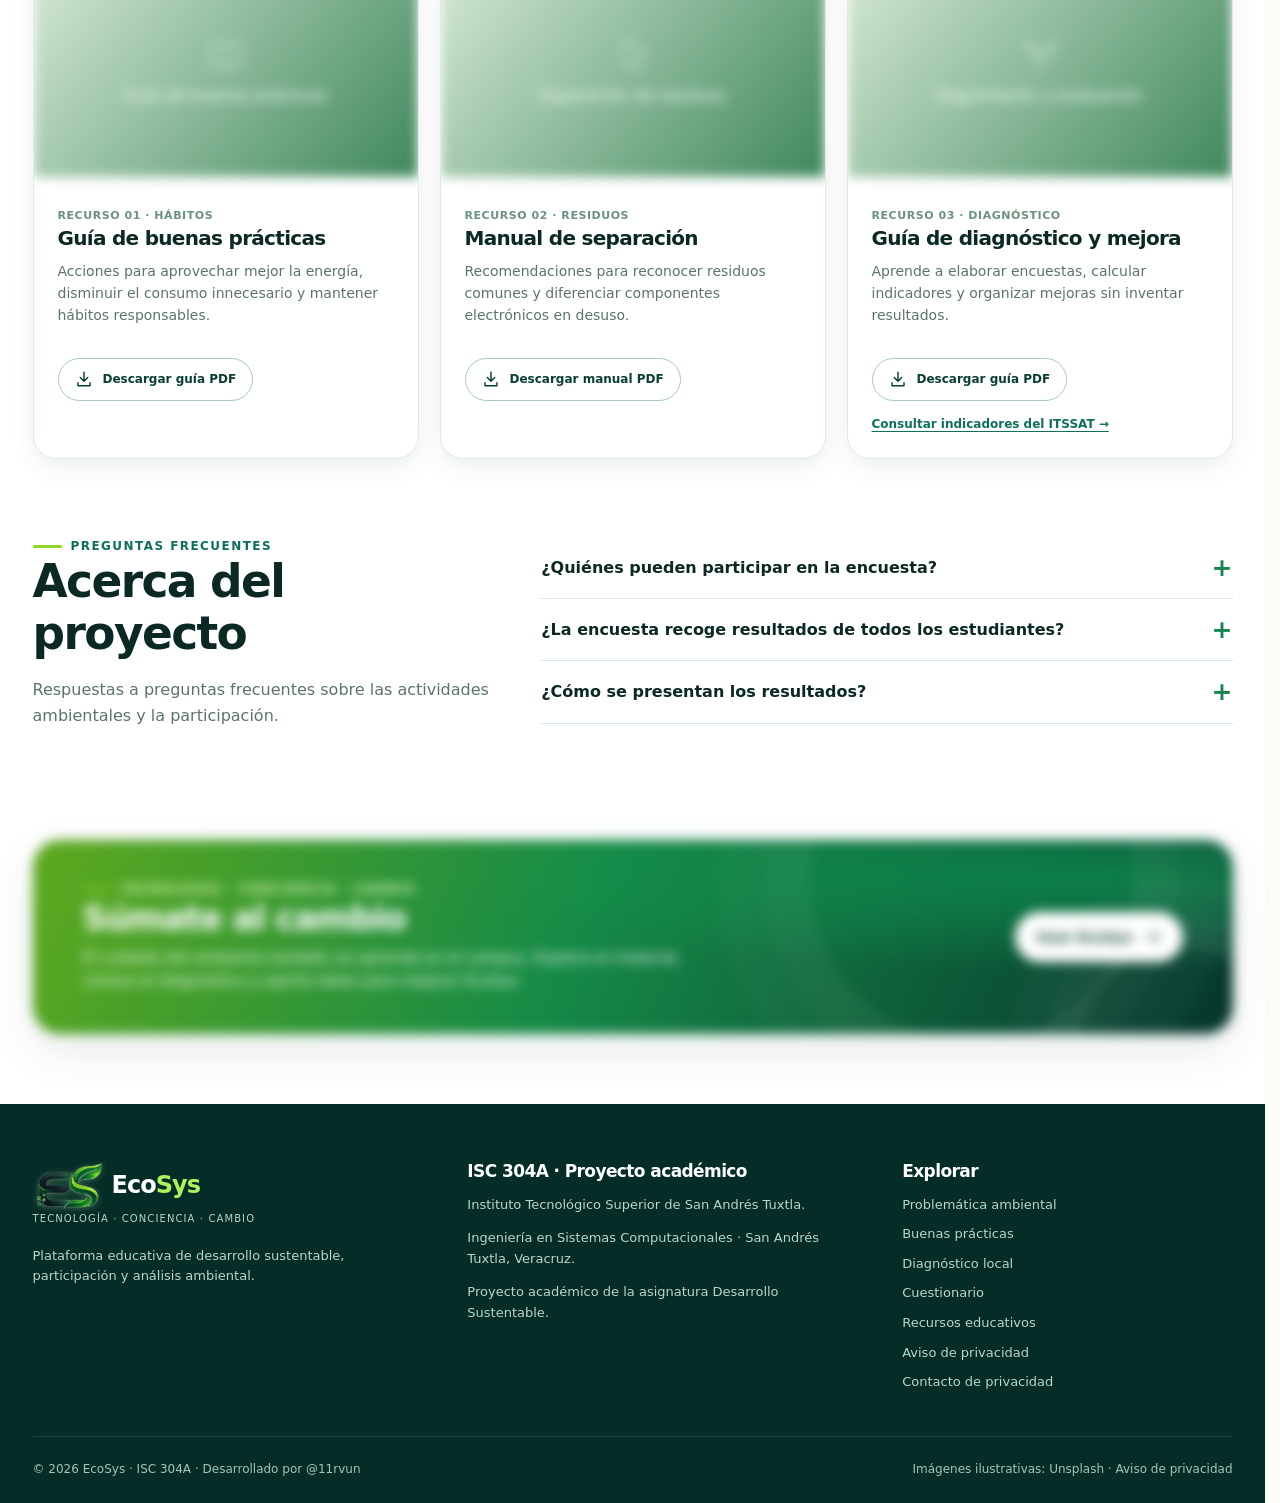
==== commit 1241ca1f: "EcoSys  CP - Actualización visual y Cloudflare D1" ====
--- a/index.html
+++ b/index.html
@@ -4,7 +4,7 @@
 <meta charset="utf-8">
 <meta name="viewport" content="width=device-width, initial-scale=1">
 <meta name="theme-color" content="#063c31">
-<meta name="description" content="EcoSys: tecnología, conciencia y cambio. Prototipo de educación ambiental en Ingeniería en Sistemas Computacionales.">
+<meta name="description" content="EcoSys: educación ambiental, participación académica y estadísticas de hábitos sustentables en Ingeniería en Sistemas Computacionales.">
 <title>EcoSys | Tecnología · Conciencia · Cambio</title>
 <link rel="icon" type="image/png" href="ecosys_favicon.png">
 <link rel="stylesheet" href="ecosys-cloud.css">
@@ -61,6 +61,8 @@
 
 @media(max-width:850px){.quiz-layout{grid-template-columns:minmax(0,1fr)}.quiz-layout>*{min-width:0;max-width:100%}.quiz-options label{min-width:0;overflow-wrap:anywhere}}
 </style>
+<!-- MOVIMIENTO: estilos compartidos con el aviso de privacidad. -->
+<link rel="stylesheet" href="ecosys-motion.css?v=4.3">
 </head>
 <body>
 <svg style="position:absolute;width:0;height:0;overflow:hidden" aria-hidden="true" xmlns="http://www.w3.org/2000/svg">
@@ -89,7 +91,7 @@
   <div class="container nav">
     <a class="brand" href="#inicio" aria-label="EcoSys, ir al inicio"><img src="ecosys_simbolo.png" alt="Símbolo ES de EcoSys"><span>Eco<span>Sys</span></span></a>
     <nav class="nav-links" id="navLinks" aria-label="Navegación principal">
-      <a href="#inicio" class="active">Inicio</a><a href="#problematica">Problemática</a><a href="#soluciones">Soluciones</a><a href="#diagnostico">Diagnóstico</a><a href="#impacto">Impacto</a><a href="#recursos">Recursos</a><a href="#contacto">Contacto</a>
+      <a href="#inicio" class="active">Inicio</a><a href="#problematica">Problemática</a><a href="#soluciones">Soluciones</a><a href="#diagnostico">Diagnóstico</a><a href="#impacto">Impacto</a><a href="#recursos">Recursos</a><a href="#contacto">Contacto</a><a href="aviso-privacidad.html">Privacidad</a>
     </nav>
     <span class="header-tag">ISC 304A</span>
     <button class="mobile-toggle" aria-label="Abrir menú" aria-expanded="false" id="navToggle"><svg class="ico"><use href="#i-menu"/></svg></button>
@@ -103,15 +105,15 @@
     <div class="hero-content reveal">
       <div class="eyebrow"><svg class="ico tiny"><use href="#i-leaf"/></svg> Proyecto de desarrollo sustentable</div>
       <h1>Tecnología, conciencia y cambio para un campus <span>más sustentable</span>.</h1>
-      <p class="hero-lead">EcoSys es una plataforma digital que conecta educación ambiental, herramientas interactivas y participación estudiantil para aprender a separar residuos, ahorrar energía y usar la tecnología de manera responsable.</p>
+      <p class="hero-lead">EcoSys reúne educación ambiental, herramientas digitales y participación académica del Instituto Tecnológico Superior de San Andrés Tuxtla. Descubre cómo separar residuos, ahorrar energía y aprovechar la tecnología responsablemente.</p>
       <div class="hero-actions"><a class="btn btn-primary" href="#soluciones">Explorar la plataforma <svg class="ico"><use href="#i-arrow"/></svg></a><a class="btn btn-outline" href="#diagnostico">Participar en el diagnóstico <svg class="ico"><use href="#i-arrow"/></svg></a></div>
     </div>
     <div class="hero-side" aria-hidden="true"><img class="hero-logo-watermark" src="ecosys_logo_transparente.png" alt=""></div>
   </div>
   <div class="container hero-values reveal">
     <div class="hero-value"><svg class="ico"><use href="#i-leaf"/></svg><span>Educación ambiental</span></div>
-    <div class="hero-value"><svg class="ico"><use href="#i-bars"/></svg><span>Diagnóstico del prototipo</span></div>
-    <div class="hero-value"><svg class="ico"><use href="#i-users"/></svg><span>Participación académica</span></div>
+    <div class="hero-value"><svg class="ico"><use href="#i-bars"/></svg><span>Diagnóstico del ITSSAT</span></div>
+    <div class="hero-value"><svg class="ico"><use href="#i-users"/></svg><span>Comunidad del ITSSAT</span></div>
     <div class="hero-value"><svg class="ico"><use href="#i-refresh"/></svg><span>Mejora continua</span></div>
   </div>
   <div class="scroll-down"><a href="#problematica" aria-label="Bajar a problemática"><svg class="ico"><use href="#i-down"/></svg></a></div>
@@ -119,20 +121,31 @@
 <!-- 02 PROBLEM -->
 <section class="section problem-section" id="problematica">
   <div class="container">
-    <div class="section-heading reveal"><div class="eyebrow">La problemática</div><h2>Retos ambientales en el entorno escolar</h2><p>Los espacios académicos reúnen equipos, materiales y residuos que requieren hábitos de uso responsables. El diagnóstico analizará cuatro áreas para identificar oportunidades de mejora.</p></div>
+    <div class="section-heading reveal"><div class="eyebrow">La problemática</div><h2>Retos ambientales en el entorno escolar</h2><p>En el Instituto Tecnológico Superior de San Andrés Tuxtla, el cuidado ambiental también forma parte de la vida académica. Explora cuatro temas fundamentales para aprovechar mejor los recursos.</p></div>
     <div class="problem-grid">
       <article class="problem-card reveal"><div class="icon-box"><svg class="ico large"><use href="#i-trash"/></svg></div><h3>Basura y separación</h3><p>Envolturas, botellas, papel y otros residuos deben depositarse y clasificarse de acuerdo con los contenedores disponibles.</p></article>
       <article class="problem-card reveal"><div class="icon-box"><svg class="ico large"><use href="#i-zap"/></svg></div><h3>Ahorro de energía</h3><p>Los monitores, equipos, cargadores e iluminación pueden consumir recursos cuando permanecen funcionando sin necesidad.</p></article>
       <article class="problem-card reveal"><div class="icon-box"><svg class="ico large"><use href="#i-monitor"/></svg></div><h3>Residuos electrónicos</h3><p>Cables, teclados, ratones y componentes en desuso requieren acopio y gestión mediante canales autorizados.</p></article>
       <article class="problem-card reveal"><div class="icon-box"><svg class="ico large"><use href="#i-seed"/></svg></div><h3>Uso de recursos</h3><p>El papel, los consumibles y el equipo tecnológico pueden utilizarse con criterios de reducción, cuidado y reutilización.</p></article>
     </div>
-    <div class="notice-inline reveal"><svg class="ico"><use href="#i-check"/></svg><span><strong>Alcance del diagnóstico:</strong> estas son situaciones que se investigarán en el ITSSAT. No se presentan como observaciones ya comprobadas ni como datos medidos de la institución.</span></div>
-  </div>
+</div>
 </section>
 <!-- 03 GALLERY -->
-<section class="photostory" id="entorno" aria-label="Galería ambiental ilustrativa">
+<section class="photostory" id="entorno" aria-label="Galería ilustrativa sobre cuidado ambiental">
   <div class="story-layout">
-    <div class="story-panel reveal"><div class="eyebrow">Del entorno a la acción</div><h2>El campus puede ser parte del cambio</h2><p>La gestión de residuos, la eficiencia energética y el manejo de dispositivos electrónicos son temas cercanos a la formación tecnológica. EcoSys los convierte en contenidos claros y actividades prácticas.</p><p class="small" style="color:#bcebd1"><strong>Galería de referencia:</strong> fotografías externas que ilustran los temas. No corresponden a instalaciones del ITSSAT.</p></div>
+    <div class="story-panel reveal">
+      <!-- GALERÍA: texto editorial + elementos de ambientación. -->
+      <span class="story-orb" aria-hidden="true"></span>
+      <div class="story-content">
+        <div class="eyebrow">Del entorno a la acción</div>
+        <h2>El campus puede ser <em>parte del cambio.</em></h2>
+        <p>La gestión de residuos, la eficiencia energética y el uso responsable de los dispositivos electrónicos forman parte de una cultura ambiental compartida.</p>
+        <div class="story-tags" aria-label="Temas del proyecto">
+          <span>Residuos</span><span>Energía</span><span>Tecnología</span>
+        </div>
+        <a class="story-discover" href="#buenas-practicas">Explorar buenas prácticas <span aria-hidden="true">↗</span></a>
+      </div>
+    </div>
     <div class="photo-grid">
       <figure class="photo-tile"><div class="photo-fallback"><svg class="ico large"><use href="#i-recycle"/></svg>Residuos y reciclaje</div><img loading="lazy" src="https://images.unsplash.com/photo-1633336207899-1f709f5db51c?auto=format&amp;fit=crop&amp;w=850&amp;q=78" alt="Fotografía de contenedores de basura ordenados para separar residuos"><figcaption>Separación de residuos</figcaption></figure>
       <figure class="photo-tile"><div class="photo-fallback"><svg class="ico large"><use href="#i-monitor"/></svg>Laboratorio de cómputo</div><img loading="lazy" src="https://images.unsplash.com/photo-1719159381981-1327b22aff9b?auto=format&amp;fit=crop&amp;w=850&amp;q=78" alt="Fotografía de estudiantes trabajando frente a computadoras en un laboratorio"><figcaption>Uso académico de computadoras</figcaption></figure>
@@ -141,22 +154,19 @@
     </div>
   </div>
 </section>
-<div class="photo-credits"><div class="container">Fotos de referencia publicadas en Unsplash: <a href="https://unsplash.com/photos/a-row-of-trash-cans-sitting-on-top-of-a-sidewalk-7M2Ljcw6PHI" target="_blank" rel="noopener">boris misevic</a>, <a href="https://unsplash.com/photos/students-working-in-school-computer-lab-LKySOH0mr38" target="_blank" rel="noopener">Haseeb Modi</a>, <a href="https://unsplash.com/photos/a-pile-of-wires-and-wires-in-a-pile-xzWlB1dqICk" target="_blank" rel="noopener">Nathan Cima</a> y <a href="https://unsplash.com/photos/white-fluorescent-lights-mounted-on-the-ceiling-BZa9KBaKQHg" target="_blank" rel="noopener">Erik Christensen</a>. Se requiere conexión para cargar las fotografías.</div></div>
+<!-- CRÉDITOS: se muestran discretamente en el pie de página. -->
 <!-- 04 FEATURES -->
 <section class="section features" id="soluciones">
   <div class="container">
     <div class="section-heading reveal"><div class="eyebrow">Qué hace EcoSys</div><h2>Una plataforma para informar, participar y mejorar</h2><p>Se combinan contenidos educativos y funciones digitales para acercar la sustentabilidad al día a día de estudiantes y docentes.</p></div>
     <div class="feature-grid">
       <article class="feature reveal"><div class="icon-box"><svg class="ico large"><use href="#i-book"/></svg></div><h3>Contenido educativo</h3><p>Conceptos claros sobre basura, residuos electrónicos, energía y consumo responsable.</p></article>
-      <article class="feature reveal"><div class="icon-box"><svg class="ico large"><use href="#i-list"/></svg></div><h3>Encuestas</h3><p>Preguntas breves para conocer hábitos declarados dentro del grupo de prueba.</p></article>
+      <article class="feature reveal"><div class="icon-box"><svg class="ico large"><use href="#i-list"/></svg></div><h3>Encuestas</h3><p>Encuestas voluntarias para conocer los hábitos ambientales de participantes del ITSSAT.</p></article>
       <article class="feature reveal"><div class="icon-box"><svg class="ico large"><use href="#i-leaf"/></svg></div><h3>Buenas prácticas</h3><p>Acciones concretas y seguras para usar mejor los recursos tecnológicos.</p></article>
-      <article class="feature reveal"><div class="icon-box"><svg class="ico large"><use href="#i-bars"/></svg></div><h3>Resultados locales</h3><p>Resumen visual de las respuestas guardadas en este navegador para la demostración.</p></article>
+      <article class="feature reveal"><div class="icon-box"><svg class="ico large"><use href="#i-bars"/></svg></div><h3>Resultados estadísticos</h3><p>Visualización de resultados agrupados provenientes del diagnóstico, cuando se alcance una cantidad suficiente de respuestas.</p></article>
       <article class="feature reveal"><div class="icon-box"><svg class="ico large"><use href="#i-refresh"/></svg></div><h3>Mejora continua</h3><p>Recopilación de observaciones para ajustar contenidos y funcionamiento.</p></article>
     </div>
-    <div class="standards">
-      <div class="standards-panel reveal"><span class="eyebrow" style="color:#b6ed9d">Base metodológica</span><h3>ISO 14001:2026</h3><p>Se utiliza como referencia para identificar aspectos ambientales, planificar acciones, evaluar resultados y realizar mejoras. <strong>EcoSys no está certificado</strong> ni equivale a un sistema de gestión ambiental institucional.</p><p><a href="https://www.iso.org/es/norma/14001" target="_blank" rel="noopener">Consultar información oficial de la ISO</a></p></div>
-      <div class="standards-panel light reveal"><span class="eyebrow">Ingeniería aplicada</span><h3>Tecnología con finalidad educativa</h3><p>El prototipo combina HTML, CSS y JavaScript. Como etapa posterior se contempla publicar los contenidos en WordPress, una vez autorizado el alojamiento y el manejo de datos.</p></div>
-    </div>
+    <!-- PRESENTACIÓN: se retiraron las tarjetas técnicas que no aportaban al visitante. -->
   </div>
 </section>
 <!-- 05 PRACTICAL TIPS -->
@@ -176,7 +186,7 @@
 <!-- 06 DIAGNÓSTICO CON BASE DE DATOS D1 -->
 <section class="section diagnosis" id="diagnostico">
  <div class="container">
-  <div class="section-heading reveal"><div class="eyebrow">Diagnóstico ambiental EcoSys</div><h2>Participa y contribuye a conocer los hábitos ambientales</h2><p>Una encuesta de 15 preguntas para estudiantes, docentes y personal administrativo. Las respuestas se almacenarán en Cloudflare D1 una vez que se habilite la recopilación autorizada.</p></div>
+  <div class="section-heading reveal"><div class="eyebrow">Diagnóstico ambiental EcoSys</div><h2>Participa y contribuye a conocer los hábitos ambientales</h2><p>Comparte tus hábitos ambientales como integrante del Instituto Tecnológico Superior de San Andrés Tuxtla. Los resultados se presentan de forma agrupada y respetan la privacidad de quienes participan.</p></div>
   <div class="eco-cloud-grid">
    <article class="eco-cloud-cta reveal">
     <div class="icon-box"><svg class="ico large"><use href="#i-list"/></svg></div>
@@ -184,16 +194,14 @@
     <p>Explora preguntas sobre separación de basura, energía, residuos electrónicos, recursos y conciencia ambiental. La participación es voluntaria.</p>
     <div class="eco-cloud-features"><span>15 preguntas</span><span>3 perfiles</span><span>Identificador único</span><span>Datos privados</span></div>
     <button class="btn btn-primary" type="button" id="ecoOpenSurvey">Responder encuesta <svg class="ico"><use href="#i-arrow"/></svg></button>
-    <p class="eco-cloud-note">Las respuestas de los participantes se guardarán en una base de datos cuando se complete la configuración y exista autorización. Los nombres permanecen desactivados inicialmente.</p>
    </article>
    <aside class="eco-cloud-results reveal" aria-label="Resultados agregados de la encuesta">
-    <div class="eyebrow">Resultados públicos</div><h3>Estadísticas de EcoSys</h3>
+    <div class="eyebrow">Resultados públicos</div><h3>Resultados ambientales del ITSSAT</h3>
     <p id="ecoCloudStatsInfo" class="small">Conectando con Cloudflare D1...</p>
-    <div class="eco-cloud-kpis"><div class="eco-cloud-kpi"><strong id="ecoCloudTotal">—</strong><span>Encuestas recibidas</span></div><div class="eco-cloud-kpi"><strong>15</strong><span>Preguntas ambientales</span></div></div>
+    <div class="eco-cloud-kpis"><div class="eco-cloud-kpi"><strong id="ecoCloudTotal">—</strong><span>Respuestas del diagnóstico</span></div><div class="eco-cloud-kpi"><strong>15</strong><span>Preguntas ambientales</span></div></div>
     <div id="ecoCloudCharts" aria-live="polite"></div>
     <p id="ecoCloudRoleStats" class="eco-cloud-note"></p>
     <button type="button" class="btn btn-outline" id="ecoRefreshStats">Actualizar estadísticas</button>
-    <p class="eco-cloud-note">No se muestran nombres ni respuestas individuales. Los porcentajes aparecen cuando se reúne una cantidad mínima de respuestas.</p>
    </aside>
   </div>
  </div>
@@ -211,7 +219,12 @@
      <div id="ecoNameWrap" hidden><label class="eco-label" for="ecoName">Nombre (opcional y autorizado)</label><input id="ecoName" type="text" maxlength="100" autocomplete="name" placeholder="Solo si existe aviso de privacidad aprobado"></div>
     </div>
     <div id="ecoQuestionList" aria-live="polite"></div>
-    <label class="eco-privacy"><input id="ecoPrivacy" type="checkbox" required> <span>Confirmo que he leído la información de uso de datos: se registrarán mi perfil, grupo o área, identificador y respuestas para evaluar hábitos ambientales. Los resultados públicos serán agregados. No se registrará mi nombre salvo que la institución autorice expresamente esa función. Puedo consultar con el responsable del proyecto sobre el tratamiento de mi información antes de participar.</span></label>
+    <!-- PRIVACIDAD: aceptación breve; el detalle está en el aviso completo. -->
+<label class="eco-privacy">
+  <input id="ecoPrivacy" type="checkbox" required>
+  <span>He leído el <a href="aviso-privacidad.html" target="_blank" rel="noopener noreferrer">Aviso de privacidad de EcoSys</a> y acepto participar voluntariamente. Entiendo que se utilizarán mi perfil, grupo o área, identificador y respuestas para el análisis ambiental y sus estadísticas agrupadas. Puedo solicitar información sobre mis datos o su eliminación en <a href="mailto:ecosys.priv@gmail.com">ecosys.priv@gmail.com</a>.</span>
+</label>
+<p class="eco-privacy-link">¿Quieres conocer cómo se protege y conserva la información? <a class="eco-privacy-action" href="aviso-privacidad.html" target="_blank" rel="noopener noreferrer">Consultar el aviso completo <span aria-hidden="true">↗</span></a></p>
     <div id="ecoTurnstile"></div>
     <p id="ecoCloudStatus" class="eco-diagnostics" role="status"></p>
     <div id="ecoCloudError" class="eco-error" role="alert"></div><div id="ecoCloudDone" class="eco-ok" role="status"></div>
@@ -229,11 +242,30 @@
 <!-- 08 IMPACT + TIMELINE -->
 <section class="section impact" id="impacto">
   <div class="container">
-    <div class="impact-grid"><div class="reveal"><div class="eyebrow">Alcance e impacto esperado</div><h2>Un proyecto pequeño con una metodología clara</h2><p>EcoSys busca mejorar la disponibilidad de información ambiental. Los cambios de hábitos y los efectos sobre consumo o residuos deberán comprobarse mediante mediciones posteriores.</p></div>
-      <div class="impact-cards reveal"><div class="impact-card"><svg class="ico"><use href="#i-users"/></svg><span class="counter" data-target="35">0</span><span>Participantes propuestos</span></div><div class="impact-card"><svg class="ico"><use href="#i-refresh"/></svg><span class="counter" data-target="4">0</span><span>Etapas del proyecto</span></div><div class="impact-card"><svg class="ico"><use href="#i-list"/></svg><span class="counter" data-target="5">0</span><span>Módulos educativos principales</span></div><div class="impact-card"><svg class="ico"><use href="#i-bars"/></svg><span class="counter" data-target="15">0</span><span>Semanas planificadas</span></div></div>
-    </div>
-    <div class="timeline reveal"><div class="timeline-intro"><h3>Ruta de implementación</h3><p>Cuatro objetivos específicos que permiten organizar y evaluar el desarrollo del prototipo.</p></div><div class="time-step"><strong>Diagnóstico<br>Sem. 1–3</strong><p>Observación autorizada, encuestas y análisis.</p></div><div class="time-step"><strong>Diseño y desarrollo<br>Sem. 4–8</strong><p>Plataforma, recursos y herramientas interactivas.</p></div><div class="time-step"><strong>Despliegue y pruebas<br>Sem. 9–11</strong><p>Funcionamiento, navegación y experiencia de usuario.</p></div><div class="time-step"><strong>Evaluación y mejora<br>Sem. 12–15</strong><p>Retroalimentación, ajustes y documentación.</p></div></div>
-    <div class="global-fact reveal"><svg class="ico large" style="color:var(--bright)"><use href="#i-globe"/></svg><div><strong>Contexto mundial:</strong> en 2022 se generaron <strong>62 millones de toneladas</strong> de residuos electrónicos y se documentó la recolección y reciclaje formal del <strong>22.3 %</strong>, según el informe UIT/UNITAR 2024. <a href="https://www.itu.int/en/ITU-D/Environment/Pages/Publications/The-Global-E-waste-Monitor-2024.aspx" target="_blank" rel="noopener">Consultar fuente.</a> Estas cifras no corresponden al ITSSAT.</div></div>
+    <!-- IMPACTO ITSSAT: las cifras se alimentan de la API de estadísticas, nunca de ejemplos inventados. -->
+    <div class="impact-grid">
+      <div class="reveal">
+        <div class="eyebrow">Diagnóstico del ITSSAT</div>
+        <h2>Conoce los hábitos ambientales de nuestra comunidad</h2>
+        <p>Indicadores elaborados a partir de respuestas voluntarias de estudiantes, docentes y personal administrativo del Instituto Tecnológico Superior de San Andrés Tuxtla.</p>
+        <p class="small impact-scope">Resultados basados exclusivamente en las respuestas recibidas.</p>
+      </div>
+      <div class="impact-cards reveal" aria-label="Indicadores del diagnóstico del ITSSAT">
+        <div class="impact-card"><svg class="ico"><use href="#i-users"/></svg><strong class="counter" id="ecosysItssatTotal" aria-live="polite">—</strong><span>Encuestas registradas</span></div>
+        <div class="impact-card"><svg class="ico"><use href="#i-recycle"/></svg><strong class="counter" id="ecosysItssatResidues">—</strong><span>Siempre separan residuos</span></div>
+        <div class="impact-card"><svg class="ico"><use href="#i-zap"/></svg><strong class="counter" id="ecosysItssatEnergy">—</strong><span>Siempre apagan sus equipos</span></div>
+        <div class="impact-card"><svg class="ico"><use href="#i-leaf"/></svg><strong class="counter" id="ecosysItssatAwareness">—</strong><span>Consideran importante cuidar el ambiente</span></div>
+      </div>
+    </div>
+    <!-- SEGUIMIENTO: periodicidad planeada; la automatización de informes se configura por separado. -->
+    <div class="timeline reveal">
+      <div class="timeline-intro"><h3>Seguimiento ambiental</h3><p>Una visión del diagnóstico por periodos para acompañar las mejoras dentro del ITSSAT.</p></div>
+      <div class="time-step"><strong>Participación</strong><p>Respuestas recibidas de la comunidad académica.</p></div>
+      <div class="time-step"><strong>Cada semana</strong><p>Revisión de respuestas y hábitos observados en las encuestas.</p></div>
+      <div class="time-step"><strong>Cada mes</strong><p>Comparación de tendencias en los temas ambientales.</p></div>
+      <div class="time-step"><strong>Balance anual</strong><p>Síntesis general al finalizar el periodo de estudio.</p></div>
+    </div>
+    <div class="global-fact reveal"><svg class="ico large" style="color:var(--bright)"><use href="#i-bars"/></svg><div><strong>Datos del ITSSAT.</strong> Indicadores construidos con los resultados del diagnóstico ambiental. <a href="#diagnostico">Consultar el diagnóstico</a>.</div></div>
   </div>
 </section>
 <!-- 09 RESOURCE -->
@@ -242,21 +274,20 @@
     <div class="resource-grid">
       <article class="resource reveal"><div class="resource-image"><div class="photo-fallback"><svg class="ico large"><use href="#i-book"/></svg>Guía de buenas prácticas</div><img src="https://images.unsplash.com/photo-1740131618025-43c0ad919563?auto=format&amp;fit=crop&amp;w=900&amp;q=76" loading="lazy" alt="Fotografía de escritorio con laptop y planta"></div><div class="resource-body"><span class="resource-meta">Recurso 01 · Hábitos</span><h3>Guía de buenas prácticas</h3><p>Acciones para aprovechar mejor la energía, disminuir el consumo innecesario y mantener hábitos responsables.</p><a class="btn btn-outline" href="manuales/EcoSys_Guia_buenas_practicas.pdf" download="EcoSys_Guia_buenas_practicas.pdf"><svg class="ico"><use href="#i-download"/></svg> Descargar guía PDF</a></div></article>
       <article class="resource reveal"><div class="resource-image"><div class="photo-fallback"><svg class="ico large"><use href="#i-recycle"/></svg>Separación de residuos</div><img src="https://images.unsplash.com/photo-1633336207899-1f709f5db51c?auto=format&amp;fit=crop&amp;w=900&amp;q=76" loading="lazy" alt="Fotografía de contenedores de basura para reciclaje"></div><div class="resource-body"><span class="resource-meta">Recurso 02 · Residuos</span><h3>Manual de separación</h3><p>Recomendaciones para reconocer residuos comunes y diferenciar componentes electrónicos en desuso.</p><a class="btn btn-outline" href="manuales/EcoSys_Manual_separacion_residuos.pdf" download="EcoSys_Manual_separacion_residuos.pdf"><svg class="ico"><use href="#i-download"/></svg> Descargar manual PDF</a></div></article>
-      <article class="resource reveal"><div class="resource-image"><div class="photo-fallback"><svg class="ico large"><use href="#i-seed"/></svg>Seguimiento y evaluación</div><img src="https://images.unsplash.com/photo-1542601906990-b4d3fb778b09?auto=format&amp;fit=crop&amp;w=900&amp;q=76" loading="lazy" alt="Fotografía de manos sosteniendo una planta pequeña en tierra"></div><div class="resource-body"><span class="resource-meta">Recurso 03 · Diagnóstico</span><h3>Guía de diagnóstico y mejora</h3><p>Aprende a elaborar encuestas, calcular indicadores y organizar mejoras sin inventar resultados.</p><a class="btn btn-outline" href="manuales/EcoSys_Guia_diagnostico_y_mejora.pdf" download="EcoSys_Guia_diagnostico_y_mejora.pdf"><svg class="ico"><use href="#i-download"/></svg> Descargar guía PDF</a><p class="resource-extra"><a href="#diagnostico">Consultar indicadores de ejemplo →</a></p></div></article>
-    </div>
-    <div class="faq faq-grid"><div class="reveal"><div class="eyebrow">Preguntas frecuentes</div><h2>Acerca del proyecto</h2><p>Información importante sobre el alcance de EcoSys y el uso responsable de los datos.</p></div><div class="reveal">
-        <details><summary>¿EcoSys ya está implementado en toda la institución?</summary><p>No. Es un prototipo educativo dirigido a Ingeniería en Sistemas Computacionales. La ampliación a otras carreras dependería de los resultados, la aprobación institucional y los recursos disponibles.</p></details>
-        <details><summary>¿La plataforma está certificada bajo ISO 14001?</summary><p>No. Solo toma como referencia su enfoque de identificación de aspectos ambientales, planificación, evaluación y mejora continua.</p></details>
-        <details><summary>¿La encuesta recoge resultados de todos los estudiantes?</summary><p>No. Este prototipo conserva respuestas únicamente en el navegador donde se contestó. La aplicación formal del estudio requiere un mecanismo autorizado para reunir los datos y definir una muestra real.</p></details>
-        <details><summary>¿Qué tecnología se utilizó?</summary><p>Este prototipo utiliza HTML, CSS y JavaScript. Los contenidos pueden adaptarse posteriormente a WordPress para su publicación, tras realizar las pruebas y definir el alojamiento.</p></details>
+      <article class="resource reveal"><div class="resource-image"><div class="photo-fallback"><svg class="ico large"><use href="#i-seed"/></svg>Seguimiento y evaluación</div><img src="https://images.unsplash.com/photo-1542601906990-b4d3fb778b09?auto=format&amp;fit=crop&amp;w=900&amp;q=76" loading="lazy" alt="Fotografía de manos sosteniendo una planta pequeña en tierra"></div><div class="resource-body"><span class="resource-meta">Recurso 03 · Diagnóstico</span><h3>Guía de diagnóstico y mejora</h3><p>Aprende a elaborar encuestas, calcular indicadores y organizar mejoras sin inventar resultados.</p><a class="btn btn-outline" href="manuales/EcoSys_Guia_diagnostico_y_mejora.pdf" download="EcoSys_Guia_diagnostico_y_mejora.pdf"><svg class="ico"><use href="#i-download"/></svg> Descargar guía PDF</a><p class="resource-extra"><a href="#diagnostico">Consultar indicadores del ITSSAT →</a></p></div></article>
+    </div>
+    <div class="faq faq-grid"><div class="reveal"><div class="eyebrow">Preguntas frecuentes</div><h2>Acerca del proyecto</h2><p>Respuestas a preguntas frecuentes sobre las actividades ambientales y la participación.</p></div><div class="reveal">
+        <details><summary>¿Quiénes pueden participar en la encuesta?</summary><p>La encuesta está dirigida a estudiantes, docentes y personal administrativo del ITSSAT. La participación es voluntaria y los resultados reflejan únicamente las respuestas recibidas.</p></details>
+        <details><summary>¿La encuesta recoge resultados de todos los estudiantes?</summary><p>No. Los resultados dependen de quienes participan voluntariamente. Las respuestas del diagnóstico se registran en Cloudflare D1 cuando el formulario está habilitado; no representan automáticamente a toda la comunidad escolar.</p></details>
+        <details><summary>¿Cómo se presentan los resultados?</summary><p>Las respuestas se procesan para crear gráficas y porcentajes generales. Por privacidad, solo se publican resultados cuando existe una muestra suficiente y nunca se muestran respuestas individuales.</p></details>
       </div></div>
   </div>
 </section>
 <!-- 10 CTA -->
-<section class="cta" id="contacto"><div class="container"><div class="cta-panel reveal"><div><div class="eyebrow" style="color:#e6ffc1">Tecnología · Conciencia · Cambio</div><h2>Súmate al cambio</h2><p>El cuidado del ambiente también se aprende en el campus. Explora el material, participa en la demostración y aporta ideas para mejorar EcoSys.</p></div><a class="btn btn-light" href="#diagnostico">Usar EcoSys <svg class="ico"><use href="#i-arrow"/></svg></a></div></div></section>
+<section class="cta" id="contacto"><div class="container"><div class="cta-panel reveal"><div><div class="eyebrow" style="color:#e6ffc1">Tecnología · Conciencia · Cambio</div><h2>Súmate al cambio</h2><p>El cuidado del ambiente también se aprende en el campus. Explora el material, conoce el diagnóstico y aporta ideas para mejorar EcoSys.</p></div><a class="btn btn-light" href="#diagnostico">Usar EcoSys <svg class="ico"><use href="#i-arrow"/></svg></a></div></div></section>
 </main>
-<footer class="footer"><div class="container"><div class="footer-grid"><div><a href="#inicio" class="brand"><img src="ecosys_simbolo.png" alt="Símbolo EcoSys"><span>Eco<span>Sys</span></span></a><p style="letter-spacing:.11em;font-size:10px;margin:0 0 19px">TECNOLOGÍA · CONCIENCIA · CAMBIO</p><p>Plataforma educativa de desarrollo sustentable. Una propuesta tecnológica de alcance de prototipo.</p></div><div><h3>ISC 304A · Proyecto académico</h3><p>Instituto Tecnológico Superior de San Andrés Tuxtla.</p><p>Ingeniería en Sistemas Computacionales · San Andrés Tuxtla, Veracruz.</p><p>Prototipo académico de la asignatura Desarrollo Sustentable.</p></div><div><h3>Explorar</h3><ul><li><a href="#problematica">Problemática ambiental</a></li><li><a href="#buenas-practicas">Buenas prácticas</a></li><li><a href="#diagnostico">Diagnóstico local</a></li><li><a href="#herramientas">Cuestionario</a></li><li><a href="#recursos">Recursos educativos</a></li></ul></div></div>
-<div class="footer-bottom"><span>© 2026 EcoSys · ISC 304A · Desarrollado por @11rvun</span><span>Fotografías de referencia: Unsplash · Norma ambiental de referencia: ISO 14001:2026</span></div></div></footer>
+<footer class="footer"><div class="container"><div class="footer-grid"><div><a href="#inicio" class="brand"><img src="ecosys_simbolo.png" alt="Símbolo EcoSys"><span>Eco<span>Sys</span></span></a><p style="letter-spacing:.11em;font-size:10px;margin:0 0 19px">TECNOLOGÍA · CONCIENCIA · CAMBIO</p><p>Plataforma educativa de desarrollo sustentable, participación y análisis ambiental.</p></div><div><h3>ISC 304A · Proyecto académico</h3><p>Instituto Tecnológico Superior de San Andrés Tuxtla.</p><p>Ingeniería en Sistemas Computacionales · San Andrés Tuxtla, Veracruz.</p><p>Proyecto académico de la asignatura Desarrollo Sustentable.</p></div><div><h3>Explorar</h3><ul><li><a href="#problematica">Problemática ambiental</a></li><li><a href="#buenas-practicas">Buenas prácticas</a></li><li><a href="#diagnostico">Diagnóstico local</a></li><li><a href="#herramientas">Cuestionario</a></li><li><a href="#recursos">Recursos educativos</a></li><li><a href="aviso-privacidad.html">Aviso de privacidad</a></li><li><a href="mailto:ecosys.priv@gmail.com">Contacto de privacidad</a></li></ul></div></div>
+<div class="footer-bottom"><span>© 2026 EcoSys · ISC 304A · Desarrollado por @11rvun</span><span>Imágenes ilustrativas: Unsplash · <a href="aviso-privacidad.html">Aviso de privacidad</a></span></div></div></footer>
 <dialog id="photoModal" class="photo-modal" aria-label="Fotografía completa"><button class="photo-modal-close" type="button" aria-label="Cerrar fotografía" id="photoModalClose">×</button><figure><img id="photoModalImage" alt=""><figcaption id="photoModalCaption"></figcaption></figure></dialog>
 <button id="backTop" class="back-top" aria-label="Volver arriba" title="Volver arriba"><svg class="ico"><use href="#i-down"/></svg></button><div id="toast" class="toast" role="status" aria-live="polite"></div>
 <script>
@@ -291,7 +322,7 @@
 function drawHabits(){const checked=getHabits();byId('habitChecks').innerHTML=HABITS.map((t,i)=>'<label class="habit-check"><input type="checkbox" data-habit="'+i+'" '+(checked.includes(i)?'checked':'')+'><span>'+t+'</span></label>').join('');byId('habitBar').style.width=(checked.length/HABITS.length*100)+'%';byId('habitLabel').textContent=checked.length+' de '+HABITS.length+' acciones';byId('habitPercent').textContent=Math.round(checked.length/HABITS.length*100)+'%';document.querySelectorAll('[data-habit]').forEach(c=>c.addEventListener('change',()=>{const ids=[...document.querySelectorAll('[data-habit]:checked')].map(x=>Number(x.dataset.habit));writeStore(HABITS_KEY,JSON.stringify(ids));drawHabits()}))}
 byId('resetHabits').addEventListener('click',()=>{removeStore(HABITS_KEY);drawHabits();showToast('Lista de prácticas reiniciada')});drawHabits();
 // Quiz
-const QUIZ=[{q:'¿Qué acción ayuda a ahorrar energía en el laboratorio?',a:['Dejar la pantalla encendida al salir','Apagar el equipo según el reglamento al terminar','Encender más dispositivos'],correct:1},{q:'¿Qué se debe hacer con un cable o teclado que ya no funciona?',a:['Depositarlo con restos de comida','Tirarlo en cualquier contenedor','Consultar el procedimiento de acopio de electrónicos'],correct:2},{q:'¿Qué práctica favorece la separación de basura?',a:['Identificar el contenedor correspondiente','Mezclar residuos reciclables con otros desechos','Usar más artículos desechables'],correct:0},{q:'¿Qué significan las siglas PHVA?',a:['Probar, habilitar, verificar y actualizar','Planear, hacer, verificar y actuar','Publicar, habilitar, vender y archivar'],correct:1},{q:'¿Qué representa ISO 14001 para EcoSys?',a:['Un certificado ya obtenido','La obligación de instalar sensores','Un marco orientativo de gestión ambiental y mejora'],correct:2}];
+const QUIZ=[{q:'¿Qué acción ayuda a ahorrar energía en el laboratorio?',a:['Dejar la pantalla encendida al salir','Apagar el equipo según el reglamento al terminar','Encender más dispositivos'],correct:1},{q:'¿Qué se debe hacer con un cable o teclado que ya no funciona?',a:['Depositarlo con restos de comida','Tirarlo en cualquier contenedor','Consultar el procedimiento de acopio de electrónicos'],correct:2},{q:'¿Qué práctica favorece la separación de basura?',a:['Identificar el contenedor correspondiente','Mezclar residuos reciclables con otros desechos','Usar más artículos desechables'],correct:0},{q:'¿Qué significan las siglas PHVA?',a:['Probar, habilitar, verificar y actualizar','Planear, hacer, verificar y actuar','Publicar, habilitar, vender y archivar'],correct:1},{q:'¿Cuál es una forma responsable de gestionar residuos electrónicos en el instituto?',a:['Tirarlos con la basura común','Entregarlos mediante un procedimiento de acopio autorizado','Dejarlos en cualquier salón'],correct:1}];
 byId('quizItems').innerHTML=QUIZ.map((q,i)=>'<fieldset class="quiz-item"><legend>'+(i+1)+'. '+q.q+'</legend><div class="quiz-options">'+q.a.map((t,j)=>'<label><input type="radio" name="q'+i+'" value="'+j+'" required><span>'+t+'</span></label>').join('')+'</div></fieldset>').join('');
 byId('quizForm').addEventListener('submit',e=>{e.preventDefault();const data=new FormData(e.currentTarget);const points=QUIZ.reduce((a,q,i)=>a+(Number(data.get('q'+i))===q.correct?1:0),0);const box=byId('quizFeedback');box.textContent=points+' de '+QUIZ.length+' respuestas correctas. '+(points===QUIZ.length?'¡Dominas los conceptos principales!':'Consulta las recomendaciones de la sección de buenas prácticas y vuelve a intentarlo.');box.classList.add('show');box.scrollIntoView({behavior:'smooth',block:'nearest'})});byId('quizForm').addEventListener('reset',()=>byId('quizFeedback').classList.remove('show'));
 // Animate counters once, only for proposed scope figures, not invented results
@@ -314,5 +345,7 @@
 </script>
 <script src="ecosys-config.js"></script>
 <script src="ecosys-cloud.js" defer></script>
+<!-- ANIMACIONES: no altera la lógica de encuesta ni las llamadas a D1. -->
+<script src="ecosys-motion.js?v=4.3" defer></script>
 </body>
 </html>
--- a/ecosys-motion.css
+++ b/ecosys-motion.css
@@ -0,0 +1,338 @@
+/* ================================================================
+   ECOSYS · MOVIMIENTO VISUAL
+   Compártelo entre index.html y aviso-privacidad.html.
+   Cambia colores en :root del HTML principal; tiempos aquí.
+   ================================================================ */
+
+/* 01. Parámetros generales y entradas suaves */
+:root{
+  --motion-ease:cubic-bezier(.22,1,.36,1);
+  --motion-smooth:cubic-bezier(.16,1,.3,1);
+  --motion-speed:760ms;
+  --motion-spot-x:50%;
+  --motion-spot-y:50%;
+}
+html{scroll-behavior:smooth}
+body{isolation:isolate}
+.site-header{will-change:auto}
+.site-header .brand img{transition:transform .7s var(--motion-ease),filter .5s ease}
+.site-header .brand:hover img{transform:rotate(-5deg) scale(1.075);filter:drop-shadow(0 7px 12px #8bdd644d)}
+/* Misma navegación en ambas páginas, con indicador discreto. */
+.nav-links a{position:relative;transition:color .35s,background .35s,transform .35s var(--motion-ease)!important;white-space:nowrap}
+.nav-links a:not(.active):hover{transform:translateY(-2px)}
+.nav-links a:focus-visible{outline-offset:3px}
+.nav-links a.active{box-shadow:inset 0 0 0 1px #ecffd850}
+#scroll-progress{height:3px;box-shadow:0 0 10px #b7ff7088}
+
+/* 02. Cabeceras: aparición de titulares y paisaje sin saltos. */
+.motion-ready.motion-in .hero h1{
+  animation:headline-in 1100ms var(--motion-ease) both;
+}
+.motion-ready.motion-in .hero .hero-lead{
+  animation:headline-in 1000ms 125ms var(--motion-ease) both;
+}
+.motion-ready.motion-in .hero .hero-actions{
+  animation:headline-in 1000ms 220ms var(--motion-ease) both;
+}
+.motion-ready.motion-in .hero .eyebrow{
+  animation:headline-in 800ms 60ms var(--motion-ease) both;
+}
+.hero::after{animation:ambient-drift 22s ease-in-out infinite alternate}
+.hero-floating,.hero-pill,.hero-symbol{will-change:transform}
+.hero-art::before{transition:filter .6s ease}
+
+/* 03. Tarjetas y ventanas: elevación fluida + brillo que sigue al mouse. */
+:where(.problem-card,.feature,.resource,.summary-card,.policy-card,.eco-cloud-cta,.eco-cloud-results,.standards-panel,.survey-card,.tips-panel,.inset,.results-mini,.timeline-step){
+  position:relative;
+  isolation:isolate;
+  transition:transform .65s var(--motion-ease),box-shadow .65s var(--motion-ease),border-color .4s ease,background-color .4s ease!important;
+}
+:where(.problem-card,.feature,.resource,.summary-card,.policy-card,.eco-cloud-cta,.eco-cloud-results,.standards-panel,.survey-card,.tips-panel,.results-mini)::before{
+  content:"";position:absolute;inset:0;border-radius:inherit;z-index:1;pointer-events:none;
+  background:radial-gradient(360px circle at var(--motion-spot-x) var(--motion-spot-y),#9be67a28,transparent 68%);
+  opacity:0;transition:opacity .65s ease;
+}
+:where(.problem-card,.feature,.resource,.summary-card,.policy-card,.eco-cloud-cta,.eco-cloud-results,.standards-panel,.survey-card,.tips-panel,.results-mini):hover::before{opacity:1}
+:where(.problem-card,.feature,.resource,.summary-card,.policy-card,.eco-cloud-cta,.eco-cloud-results,.standards-panel,.survey-card,.tips-panel,.results-mini):hover{
+  transform:translateY(-7px);box-shadow:0 26px 60px #07362c20;
+}
+.policy-card:focus-within,.resource:focus-within,.eco-cloud-cta:focus-within{border-color:#8cd5a5}
+
+/* 04. Botones: efecto reflectante, recorrido suave y pulsación. */
+.btn,.tip-tab,.eco-close,.mobile-toggle,.back-top,.sidebar a,.eco-privacy-action{
+  transition:transform .52s var(--motion-ease),box-shadow .5s var(--motion-ease),background-color .35s ease,color .35s ease,border-color .35s ease!important;
+}
+.btn{position:relative;overflow:hidden;isolation:isolate}
+.btn::before{
+  content:"";position:absolute;inset:-110% -50%;z-index:-1;pointer-events:none;
+  background:linear-gradient(105deg,transparent 35%,#fff5 49%,transparent 61%);
+  transform:translateX(-100%) rotate(9deg);transition:transform .8s var(--motion-smooth);
+}
+.btn:hover::before{transform:translateX(95%) rotate(9deg)}
+.btn:hover{transform:translate3d(var(--mag-x,0px),calc(var(--mag-y,0px) - 4px),0) scale(1.024)!important;box-shadow:0 15px 36px #0c894030}
+.btn:active{transform:translate3d(0,1px,0) scale(.975)!important;transition-duration:.12s!important}
+.btn:disabled:hover{transform:none!important;box-shadow:none}
+.btn svg,.btn .icon,.btn .ico{transition:transform .45s var(--motion-ease)}
+.btn:hover svg,.btn:hover .icon,.btn:hover .ico{transform:translateX(4px)}
+.tip-tab:hover,.sidebar a:hover{transform:translateY(-2px)}
+
+/* 05. Lectura: animación al desplazar, con aparición escalonada. */
+.reveal{transition-duration:1s!important;transition-timing-function:var(--motion-ease)!important}
+.motion-ready .motion-rise:not(.motion-visible){opacity:0;filter:blur(7px);transform:translate3d(0,38px,0) scale(.987)}
+.motion-rise{transition:opacity .9s var(--motion-ease),transform .95s var(--motion-ease),filter .95s ease;transition-delay:var(--motion-delay,0ms)}
+.motion-ready .motion-rise.motion-visible{opacity:1;filter:blur(0);transform:translate3d(0,0,0) scale(1)}
+.motion-ready .motion-side:not(.motion-visible){opacity:0;transform:translate3d(-25px,0,0)}
+.motion-side{transition:opacity .85s var(--motion-ease),transform .85s var(--motion-ease)}
+.motion-ready .motion-side.motion-visible{opacity:1;transform:none}
+/* Pequeñas líneas de acento animadas. */
+.eyebrow::before{transform-origin:left center;animation:accent-breathe 4.2s ease-in-out infinite}
+
+/* 06. Encuesta: una única región de desplazamiento y apertura/cierre. */
+.eco-survey-dialog[open]{display:flex;flex-direction:column;overflow:hidden;max-height:min(92dvh,950px);animation:window-in .5s var(--motion-ease) both;transform-origin:50% 23%}
+.eco-survey-dialog.is-closing[open]{animation:window-out .24s ease-in both}
+.eco-survey-dialog .eco-modal-head{flex:0 0 auto}
+.eco-survey-dialog .eco-modal-body{flex:1 1 auto;min-height:0;max-height:none;overflow-y:auto;overscroll-behavior:contain;scrollbar-gutter:stable}
+.eco-survey-dialog::backdrop{animation:backdrop-in .45s ease both}
+.eco-survey-dialog.is-closing::backdrop{animation:backdrop-out .24s ease both}
+.eco-q{transition:border-color .3s ease,background-color .3s ease,transform .45s var(--motion-ease)}
+.eco-q:hover{border-color:#b0dbba;background:#fbfffa;transform:translateY(-1px)}
+.eco-q-options label{transition:background .24s,border-color .24s,transform .3s var(--motion-ease)}
+.eco-q-options label:hover{background:#eaf8ed;border-color:#8fc9a4;transform:translateY(-1px)}
+.eco-privacy{line-height:1.7;padding:16px 18px}
+.eco-privacy a{text-decoration:underline;text-underline-offset:3px;color:#066b4b;font-weight:720}
+.eco-privacy-link{font-size:13px;margin:8px 0 19px;color:#4e7161}
+.eco-privacy-action{font-weight:760;color:#075d45;text-decoration:underline;text-underline-offset:3px;display:inline-flex;align-items:center;gap:4px}
+.eco-privacy-action:hover{color:#199150;transform:translateX(3px)}
+.eco-cloud-kpi{transition:transform .55s var(--motion-ease),background-color .5s}
+.eco-cloud-kpi:hover{transform:translateY(-4px);background:#eaf7ec}
+
+/* 07. Panel lateral del aviso: selección más evidente. */
+.sidebar{box-shadow:0 13px 34px #053d2815}
+.sidebar a{position:relative}
+.sidebar a:hover,.sidebar a.active{background:#eaf8eb;color:#0a5b3d}
+.policy-card{scroll-margin-top:110px}
+.timeline-step:hover{transform:translateY(-4px);box-shadow:0 13px 24px #0d55300e}
+.hero-art{transition:transform .45s ease;transform:translateY(var(--art-move,0px))}
+
+/* 08. Cambio entre páginas: desvanecimiento corto, sin bloquear enlaces externos. */
+.motion-page-cover{position:fixed;inset:0;z-index:200;background:#083f33;opacity:0;pointer-events:none;transform:translateY(100%);transition:transform .52s var(--motion-ease),opacity .45s ease}
+.motion-leaving .motion-page-cover{opacity:1;transform:translateY(0)}
+
+/* Fotogramas de movimiento */
+@keyframes headline-in{from{opacity:0;transform:translateY(36px);filter:blur(7px)}to{opacity:1;transform:translateY(0);filter:blur(0)}}
+@keyframes ambient-drift{from{background-position:0 0}to{background-position:60px -35px}}
+@keyframes accent-breathe{0%,100%{transform:scaleX(1)}50%{transform:scaleX(.72)}}
+@keyframes window-in{from{opacity:0;transform:translateY(25px) scale(.958);filter:blur(7px)}to{opacity:1;transform:none;filter:blur(0)}}
+@keyframes window-out{from{opacity:1;transform:none}to{opacity:0;transform:translateY(12px) scale(.974)}}
+@keyframes backdrop-in{from{background:#071d1700;backdrop-filter:blur(0)}to{background:#071d17b8;backdrop-filter:blur(6px)}}
+@keyframes backdrop-out{from{background:#071d17b8;backdrop-filter:blur(6px)}to{background:#071d1700;backdrop-filter:blur(0)}}
+
+/* 09. Menú responsivo: mismo comportamiento en las dos páginas. */
+@media(max-width:1160px){
+  .header-tag{display:none!important}
+  .nav-links a{font-size:11px!important;padding:10px 8px!important}
+}
+@media(max-width:960px){
+  .site-header{height:71px}
+  .mobile-toggle{display:block!important}
+  .nav-links{position:absolute;top:71px;left:0;right:0;display:none!important;flex-direction:column;align-items:stretch;background:#073a30;padding:16px max(18px,calc((100% - 720px)/2));gap:4px;box-shadow:0 19px 30px #062d2940;max-height:calc(100dvh - 71px);overflow:auto}
+  .nav-links.open{display:flex!important;animation:window-in .4s var(--motion-ease)}
+  .nav-links a{font-size:14px!important;text-align:center;padding:13px!important}
+}
+@media(max-width:570px){
+  .eco-survey-dialog[open]{max-height:94dvh}
+  .eco-survey-dialog .eco-modal-body{max-height:none}
+  .hero h1{letter-spacing:-.045em}
+  .btn{min-height:44px}
+  .motion-ready .motion-rise:not(.motion-visible){transform:translate3d(0,22px,0)}
+}
+/* 10. Accesibilidad: respeta preferencia de movimiento reducido. */
+@media(prefers-reduced-motion:reduce){
+  *,*::before,*::after{animation:none!important;transition:none!important;scroll-behavior:auto!important}
+  .motion-ready .motion-rise:not(.motion-visible),.motion-ready .motion-side:not(.motion-visible){opacity:1!important;filter:none!important;transform:none!important}
+  .reveal{opacity:1!important;transform:none!important}
+  .motion-page-cover{display:none!important}
+  .btn:hover,.btn:active,.eco-q:hover,.timeline-step:hover{transform:none!important}
+}
+
+
+/* 11. Corrección: galería y panel de texto en pantallas grandes.
+   Antes el padding dependía de (100vw - 1200px)/2 y estrechaba el texto. */
+.photostory .story-layout{
+  grid-template-columns:minmax(0, .9fr) minmax(0, 1.5fr);
+  min-height:0;
+  align-items:stretch;
+}
+.photostory .story-panel{
+  /* Modifica estos valores para dar más o menos espacio al texto. */
+  padding:clamp(36px,4.5vw,82px) clamp(28px,3.8vw,80px);
+  min-width:0;
+  min-height:0;
+  justify-content:center;
+  align-items:flex-start;
+}
+.photostory .story-panel > *{max-width:650px;min-width:0}
+.photostory .story-panel h2{
+  font-size:clamp(29px,2.75vw,44px);
+  line-height:1.14;
+  overflow-wrap:normal;
+  hyphens:auto;
+}
+.photostory .story-panel p{
+  font-size:clamp(14px,1.05vw,16px);
+  line-height:1.75;
+  overflow-wrap:break-word;
+}
+.photostory .photo-grid{
+  grid-template-rows:repeat(2,minmax(215px,1fr));
+  min-height:480px;
+}
+/* Galería en móviles: primero información y luego fotos. */
+@media(max-width:850px){
+  .photostory .story-layout{grid-template-columns:minmax(0,1fr)}
+  .photostory .story-panel{padding:clamp(32px,6vw,52px) clamp(22px,5vw,38px)}
+  .photostory .story-panel h2{font-size:clamp(30px,5vw,39px)}
+  .photostory .photo-grid{grid-template-rows:repeat(2,minmax(150px,215px));min-height:0}
+}
+@media(max-width:460px){
+  .photostory .photo-grid{grid-template-rows:repeat(2,155px);gap:5px;padding:5px}
+  .photostory .story-panel h2{font-size:clamp(29px,8vw,36px)}
+}
+
+/* PRESENTACIÓN ITSSAT · Indicadores y claridad visual del diagnóstico. */
+.impact-scope{color:#b6ddc8!important;border-left:3px solid #9ce456;padding:5px 0 5px 15px;max-width:480px}
+.impact-card .counter{display:block;font-size:clamp(25px,2.6vw,36px);font-variant-numeric:tabular-nums;letter-spacing:-.03em}
+.impact-card span:last-child{line-height:1.4;overflow-wrap:anywhere}
+.impact-card{transition:transform .35s cubic-bezier(.2,.7,.2,1),border-color .25s,background .25s}
+.impact-card:hover{transform:translateY(-8px);background:#ffffff19;border-color:#a1f3af60}
+@media(max-width:570px){.impact-card .counter{font-size:28px}.timeline{gap:12px}.time-step:before{right:0}}
+@media(prefers-reduced-motion:reduce){.impact-card:hover{transform:none}}
+
+/* ==============================================================
+   ECOSYS V4.3 — ESTABILIDAD RESPONSIVA Y MOVIMIENTO EDITORIAL
+   12. Cabecera igual en Inicio y Privacidad (incluye zoom).
+   13. Galería con altura controlada, incluso al alejar zoom.
+   14. Secuencias de entrada/salida al recorrer secciones.
+   15. Microinteracciones, accesibilidad y visual de cierre.
+   ============================================================ */
+
+/* 12. SISTEMA COMPARTIDO — estilos finales de ambas páginas. */
+:root{--v43-ease:cubic-bezier(.19,1,.22,1);--v43-hdr:78px}
+html{scrollbar-gutter:stable;scroll-padding-top:calc(var(--v43-hdr) + 20px)}
+.site-header{height:var(--v43-hdr)!important;min-height:0!important;width:100%;font:inherit;line-height:1.58;transform:translateZ(0)}
+.site-header .container.nav{width:min(1200px,calc(100% - 64px));max-width:1200px;margin-inline:auto;min-width:0;display:flex;align-items:center;justify-content:space-between;gap:clamp(10px,1.2vw,18px)}
+.site-header .brand{font-size:24px!important;letter-spacing:-.04em;gap:9px;flex:0 0 auto;line-height:1.2}
+.site-header .brand img{width:58px!important;height:44px!important;object-fit:contain}
+.site-header .nav-links{gap:2px;display:flex;align-items:center;justify-content:center;flex:1 1 auto;min-width:0}
+.site-header .nav-links a{font:730 12.5px/1.35 'Segoe UI',Inter,system-ui,-apple-system,Arial,sans-serif!important;padding:10px 10px!important;border-radius:999px;white-space:nowrap;letter-spacing:0;min-width:0}
+.site-header .header-tag{flex:0 0 auto;font-size:11px!important;letter-spacing:.06em;padding:8px 11px}
+body{overflow-x:clip}
+/* Respecto al zoom: a partir de 1160 px hay una distribución fija; por debajo, menú móvil. */
+@media(max-width:1160px){.site-header .header-tag{display:none!important}.site-header .nav-links a{padding:9px 8px!important;font-size:12px!important}}
+@media(max-width:1040px){
+ :root{--v43-hdr:71px}
+ .site-header .container.nav{width:min(100% - 38px,900px)}
+ .site-header .mobile-toggle{display:flex!important;align-items:center;justify-content:center;flex:0 0 auto}
+ .site-header .nav-links{position:absolute;top:var(--v43-hdr);left:0;right:0;width:100%;min-width:0;display:none!important;flex-direction:column;align-items:stretch;justify-content:flex-start;background:#073a30f8;border-top:1px solid #ffffff1a;padding:15px max(19px,calc((100% - 820px)/2)) 22px;gap:5px;box-shadow:0 23px 38px #062d2960;max-height:calc(100dvh - var(--v43-hdr));overflow:auto;overscroll-behavior:contain}
+ .site-header .nav-links.open{display:flex!important;animation:v43-menu-open .45s var(--v43-ease) both}
+ .site-header .nav-links a{font-size:14px!important;padding:12px 14px!important;text-align:center}
+}
+@media(max-width:570px){.site-header .container.nav{width:calc(100% - 34px)}.site-header .brand{font-size:21px!important}.site-header .brand img{width:47px!important;height:37px!important}}
+@keyframes v43-menu-open{from{opacity:0;transform:translateY(-12px)}to{opacity:1;transform:none}}
+
+/* 13. GALERÍA: NINGUNA imagen puede forzar la altura del contenido. */
+.photostory{position:relative;overflow:hidden;isolation:isolate;background:#e6f4eb}
+.photostory .story-layout{
+ display:grid!important;
+ grid-template-columns:minmax(0,42%) minmax(0,58%)!important;
+ height:clamp(510px,49vw,735px)!important;
+ min-height:0!important;
+ max-height:735px;
+ align-items:stretch;
+}
+.photostory .story-panel{
+ position:relative;overflow:hidden;isolation:isolate;
+ display:flex;align-items:center;justify-content:center;
+ padding:clamp(28px,4vw,68px)!important;
+ background:radial-gradient(circle at 85% 84%,#1d845744 0,transparent 38%),linear-gradient(135deg,#075b49 0%,#073c34 48%,#042924 100%);
+ min-width:0;height:100%;
+}
+.photostory .story-panel::before{
+ content:"";position:absolute;inset:16px;border:1px solid #cbf9d31e;border-radius:28px;pointer-events:none;
+}
+.photostory .story-panel::after{
+ content:"";position:absolute;right:-185px;bottom:-180px;width:400px;height:400px;border:1px solid #a9edb229;border-radius:50%;box-shadow:0 0 0 45px #7ae8aa08,0 0 0 95px #7ae8aa05;animation:v43-halo 12s ease-in-out infinite alternate;pointer-events:none;
+}
+.photostory .story-content{position:relative;z-index:1;max-width:610px;width:100%;min-width:0}
+.photostory .story-orb{position:absolute;right:13%;top:8%;height:110px;width:110px;background:radial-gradient(circle,#b4ed8c75,transparent 68%);filter:blur(23px);pointer-events:none;animation:v43-orb 8s ease-in-out infinite alternate}
+.photostory .story-panel h2{max-width:660px;font-size:clamp(32px,3.1vw,52px);line-height:1.12;letter-spacing:-.045em;hyphens:none;overflow-wrap:normal;margin:20px 0}
+.photostory .story-panel h2 em{font-style:normal;color:#c0f994}
+.photostory .story-panel p{color:#d4f0e1;font-size:clamp(14px,1.16vw,17px);line-height:1.8;max-width:560px;margin-bottom:24px}
+.photostory .story-panel .eyebrow{font-size:12px;color:#cdf4ad}
+.photostory .story-tags{display:flex;flex-wrap:wrap;gap:8px;margin:24px 0 22px}
+.photostory .story-tags span{padding:7px 11px;border-radius:99px;border:1px solid #b9eab852;color:#f2ffe9;background:#defcd910;font-size:12px;font-weight:700;backdrop-filter:blur(9px)}
+.photostory .story-discover{display:inline-flex;align-items:center;gap:13px;padding:10px 0;color:#c3ff9a;font-size:14px;font-weight:760;border-bottom:1px solid #a8fa855c;transition:gap .42s var(--v43-ease),color .3s}
+.photostory .story-discover:hover{gap:23px;color:#fff}
+.photostory .photo-grid{min-width:0;min-height:0!important;height:100%!important;grid-template-columns:repeat(2,minmax(0,1fr))!important;grid-template-rows:repeat(2,minmax(0,1fr))!important;overflow:hidden;gap:10px;padding:10px;align-content:stretch}
+.photostory .photo-tile{position:relative;height:100%;min-height:0!important;min-width:0;overflow:hidden;contain:layout paint;background:linear-gradient(140deg,#1a5c49,#71a781);border-radius:18px;isolation:isolate}
+.photostory .photo-tile img{position:absolute!important;inset:0;width:100%!important;height:100%!important;display:block;max-width:none;object-fit:cover;object-position:center;transition:transform 1.25s var(--v43-ease),filter 1.1s ease;will-change:auto}
+.photostory .photo-tile:hover img{transform:scale(1.09);filter:saturate(1.12)}
+.photostory .photo-tile figcaption{z-index:3;pointer-events:none;background:linear-gradient(transparent,#062a26db)}
+.photostory .photo-tile::after{content:"";position:absolute;inset:0;z-index:2;pointer-events:none;background:linear-gradient(145deg,#c6f4cd18,transparent 45%,#062e2963);opacity:.6;transition:opacity .7s}
+.photostory .photo-tile:hover::after{opacity:.2}
+/* En pantallas medianas, texto e imágenes se disponen en dos filas. */
+@media(max-width:1040px){
+ .photostory .story-layout{display:grid!important;grid-template-columns:minmax(0,1fr)!important;grid-template-rows:auto auto!important;height:auto!important;max-height:none;}
+ .photostory .story-panel{height:auto!important;min-height:310px;padding:clamp(33px,6vw,62px) clamp(24px,6vw,64px)!important}
+ .photostory .story-panel h2{font-size:clamp(30px,4.5vw,47px)}
+ .photostory .photo-grid{height:clamp(350px,57vw,540px)!important;grid-template-rows:repeat(2,minmax(0,1fr))!important}
+}
+@media(max-width:570px){
+ .photostory .story-panel{padding:42px 28px!important;min-height:0}
+ .photostory .story-panel h2{font-size:clamp(31px,9vw,40px)}
+ .photostory .story-panel p{font-size:15px}
+ .photostory .photo-grid{height:clamp(330px,94vw,470px)!important;gap:6px;padding:6px}
+ .photostory .photo-tile{border-radius:13px}
+}
+@keyframes v43-halo{to{transform:scale(1.1) translate(-12px,-9px)}}
+@keyframes v43-orb{to{transform:translate(22px,29px)}}
+
+/* 14. RITMO AL DESPLAZAR: las imágenes entran y salen suavemente. */
+html.v43-motion-ready .v43-scene{transition:opacity 1s var(--v43-ease),transform 1.05s var(--v43-ease),filter .95s ease;transition-delay:var(--v43-delay,0ms)}
+html.v43-motion-ready .v43-scene:not(.v43-inview){opacity:0;filter:blur(6px);transform:translateY(28px) scale(.985)}
+html.v43-motion-ready .v43-scene.v43-inview{opacity:1;filter:blur(0);transform:none}
+/* Evitar competir con el zoom de las fotografías; efecto de máscara interna. */
+html.v43-motion-ready .photo-tile.v43-scene:not(.v43-inview){transform:translateY(23px) scale(.972)}
+html.v43-motion-ready .photo-tile.v43-scene.v43-inview{transform:none}
+/* Los elementos que se ven sin JS permanecen visibles. */
+@media(max-width:570px){html.v43-motion-ready .v43-scene:not(.v43-inview){transform:translateY(16px)}}
+
+/* 15. INTERACCIONES: CTA más rico, hover liviano y cabeceras. */
+.cta-panel{background:radial-gradient(ellipse at 90% 20%,#0fa85a8c 0,transparent 43%),linear-gradient(112deg,#5da91d 0%,#168a47 45%,#06352e 100%);isolation:isolate}
+.cta-panel::before{content:"";position:absolute;right:8%;top:-125px;width:330px;height:330px;border-radius:50%;border:1px solid #daffd535;box-shadow:0 0 0 42px #ffffff06,0 0 0 90px #ffffff06;animation:v43-halo 13s ease-in-out infinite alternate;pointer-events:none}
+.cta-panel h2{line-height:1.14}
+.cta-panel .btn{position:relative;z-index:2}
+:where(.problem-card,.feature,.resource,.eco-cloud-cta,.eco-cloud-results,.policy-card,.summary-card){transition:transform .75s var(--v43-ease),box-shadow .75s var(--v43-ease),border-color .55s ease}
+:where(.problem-card,.feature,.resource,.policy-card,.summary-card):hover{transform:translateY(-8px)}
+:where(.problem-card,.feature,.resource,.policy-card,.summary-card):active{transform:translateY(-2px) scale(.99)}
+:where(.resource,.photo-tile,.story-panel){transform-style:preserve-3d}
+/* Legibilidad cuando navegador está ampliado: módulos apilados sin overflow horizontal. */
+@media(max-width:850px){.container{width:min(100% - 38px,720px)}.privacy-grid,.tips-layout,.quiz-layout,.faq-grid{min-width:0}.resource-grid{grid-template-columns:repeat(2,minmax(0,1fr))}}
+@media(max-width:570px){.container{width:calc(100% - 34px)}.resource-grid{grid-template-columns:minmax(0,1fr)}.cta-panel{padding:32px 23px}}
+/* Movimiento reducido y dispositivos con ahorro de animación. */
+@media(prefers-reduced-motion:reduce){
+  html.v43-motion-ready .v43-scene:not(.v43-inview){opacity:1!important;transform:none!important;filter:none!important}
+  .photostory .story-orb,.photostory .story-panel::after,.cta-panel::before{animation:none!important}
+}
+
+/* 16. ZOOM BAJO: ancho editorial máximo para evitar fotos desproporcionadas. */
+.photostory{background:linear-gradient(90deg,#06372f,#0c604c 38%,#e6f4eb 76%,#e6f4eb)}
+.photostory .story-layout{width:min(100%,1840px);margin-inline:auto}
+@media(max-width:1040px){.photostory{background:#e6f4eb}}
+
+/* V4.3.1 · Encuesta: encabezado siempre visible; desplazamiento exclusivo del contenido. */
+.eco-survey-dialog[open]{height:min(92dvh,950px);max-height:min(92dvh,950px);padding:0;overflow:hidden}
+.eco-survey-dialog .eco-modal-head{position:relative;z-index:2;flex-shrink:0;box-shadow:0 5px 15px rgba(4,48,33,.10)}
+.eco-survey-dialog .eco-modal-body{position:relative;flex:1 1 auto;min-height:0;max-height:none;overflow-y:auto;overflow-x:hidden;scroll-behavior:auto;overflow-anchor:none}
+.eco-survey-dialog .eco-intro-instructions{margin-top:0}
+@media(max-width:570px){.eco-survey-dialog[open]{height:94dvh;max-height:94dvh}.eco-survey-dialog .eco-modal-head{padding:18px 16px}.eco-survey-dialog .eco-modal-body{padding:18px 16px}}
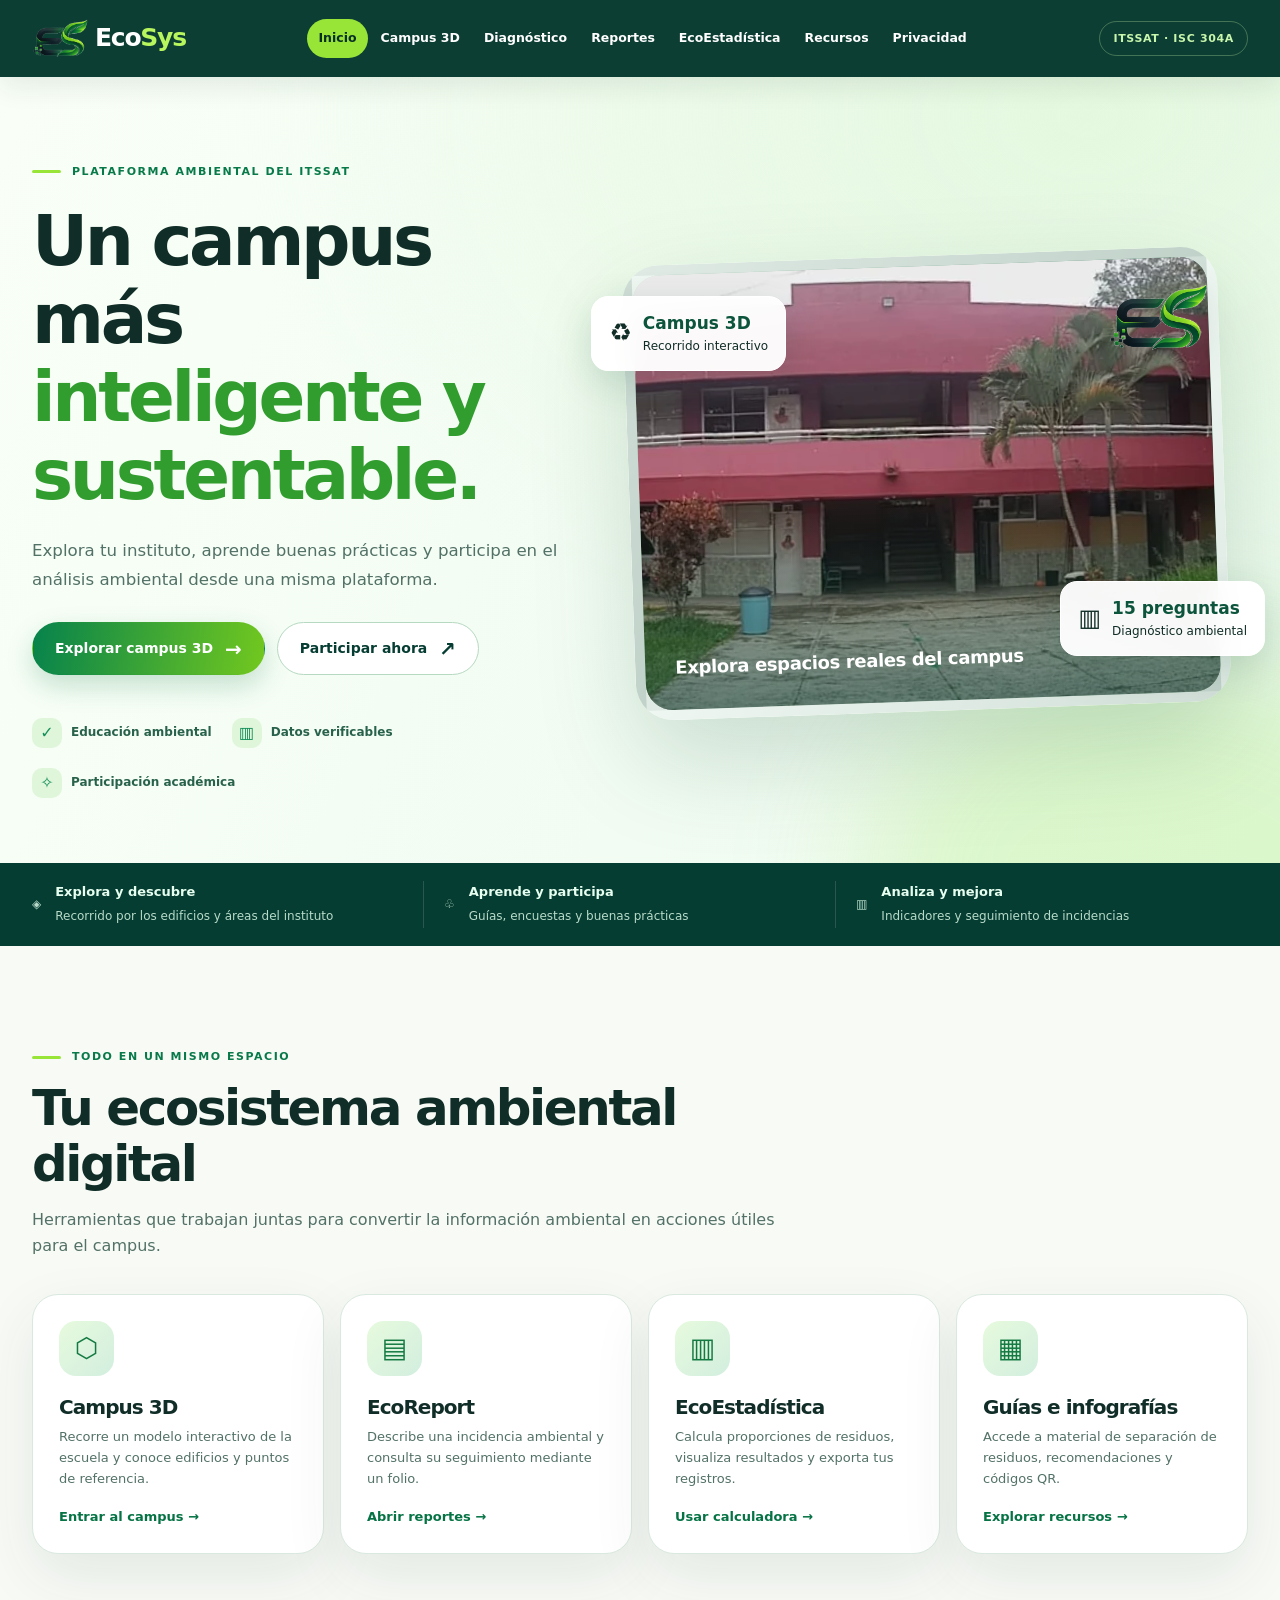
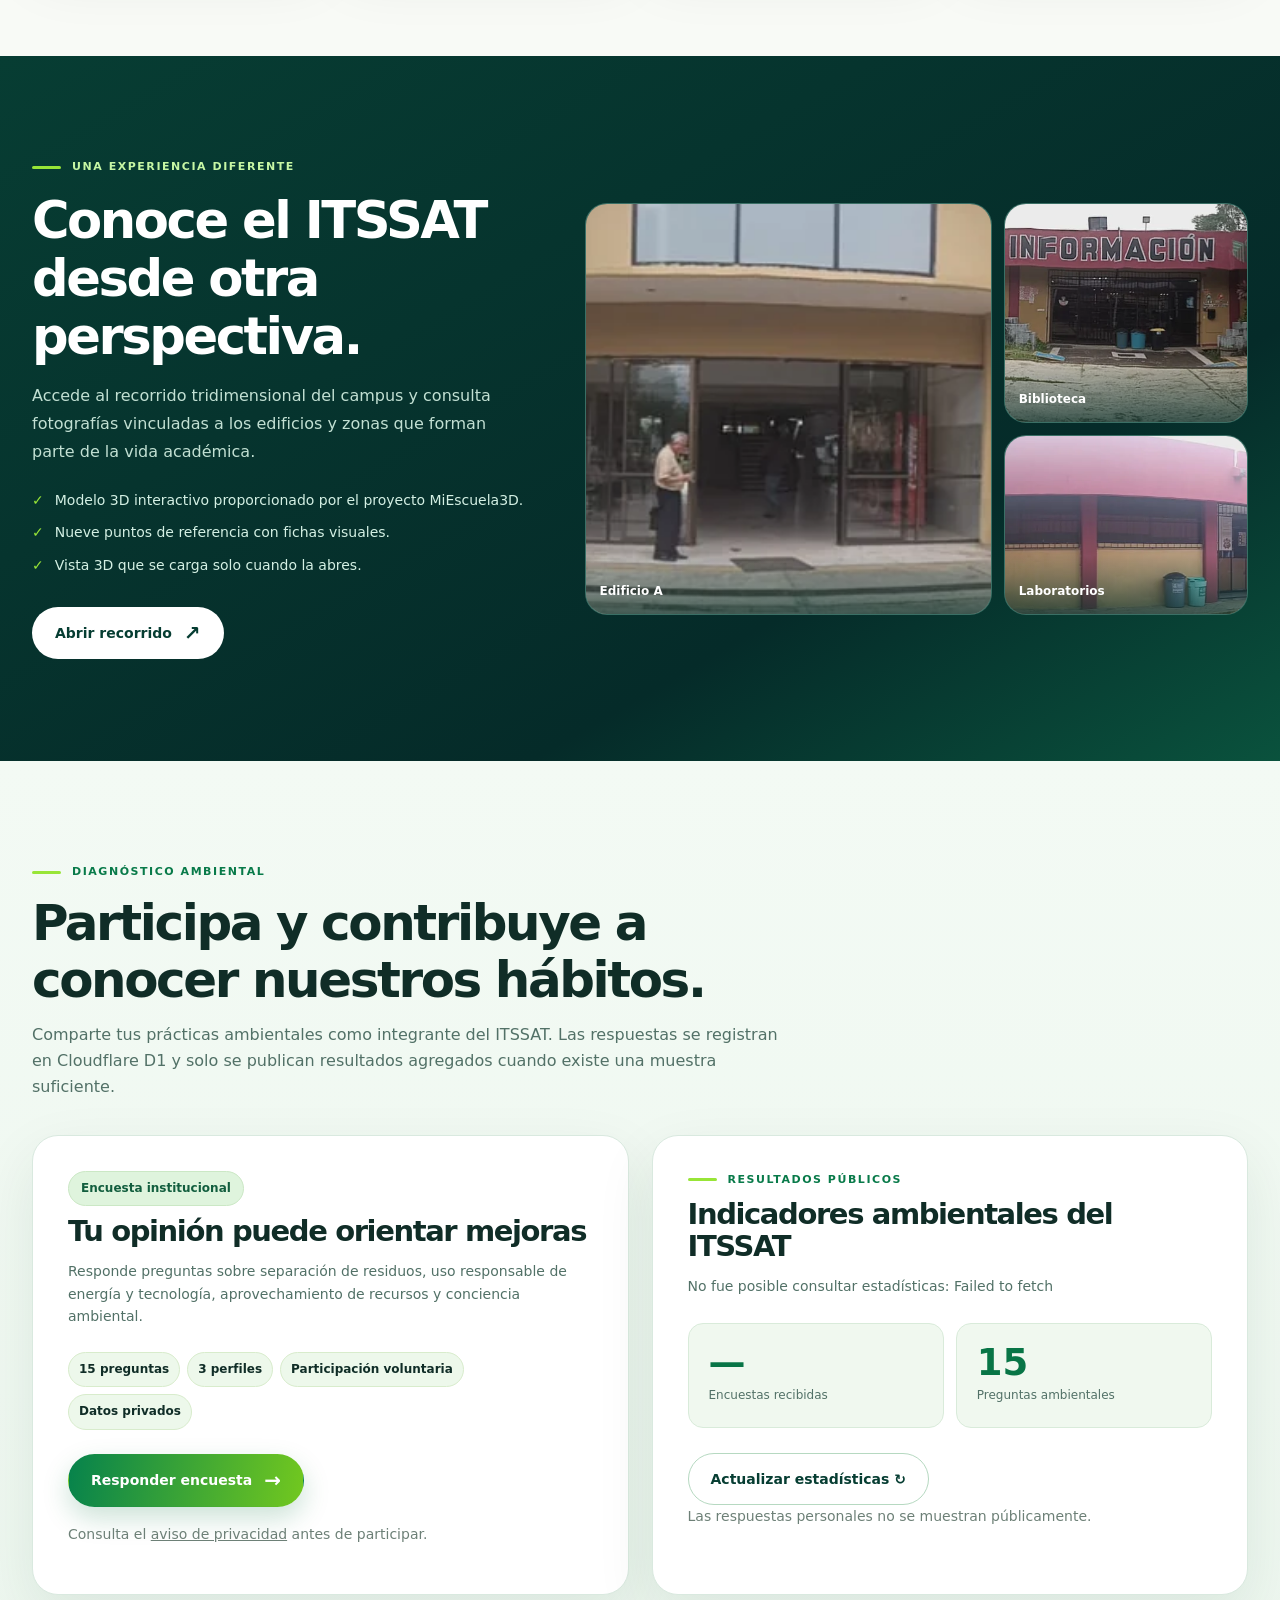
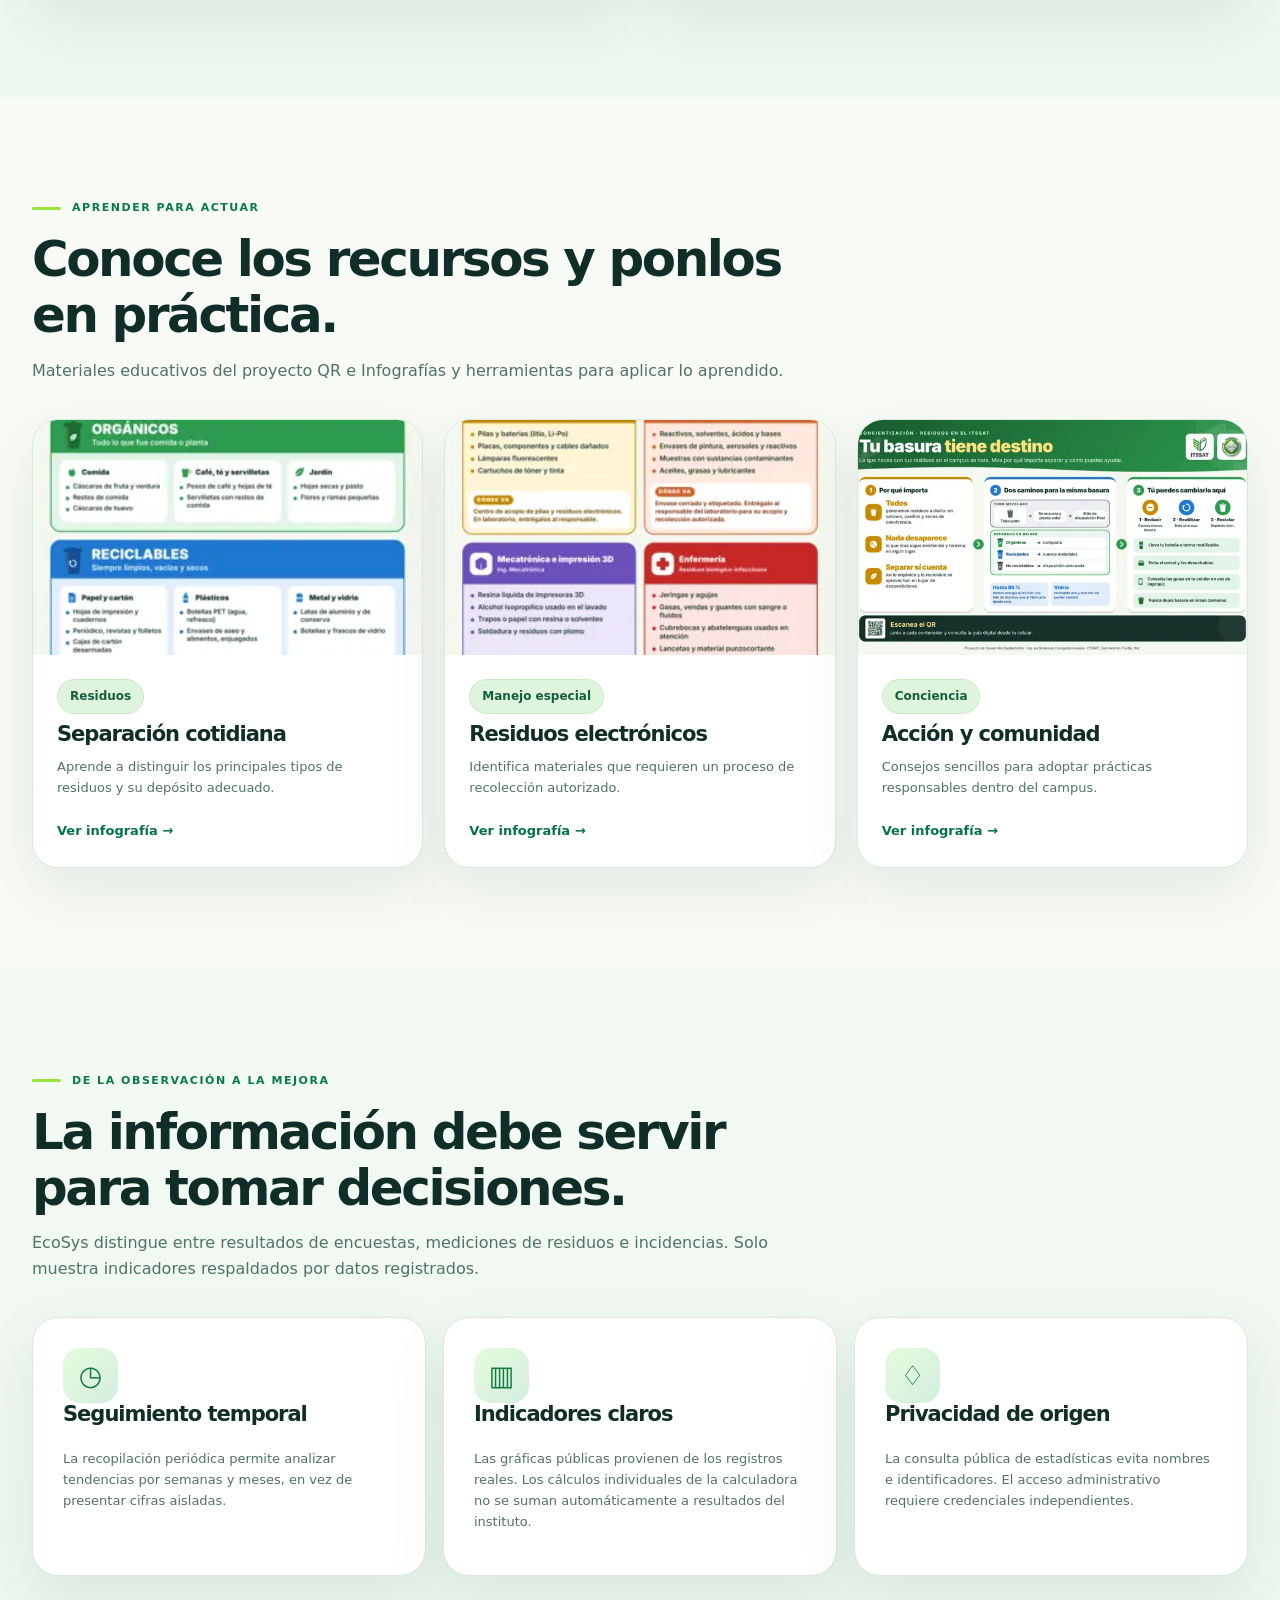
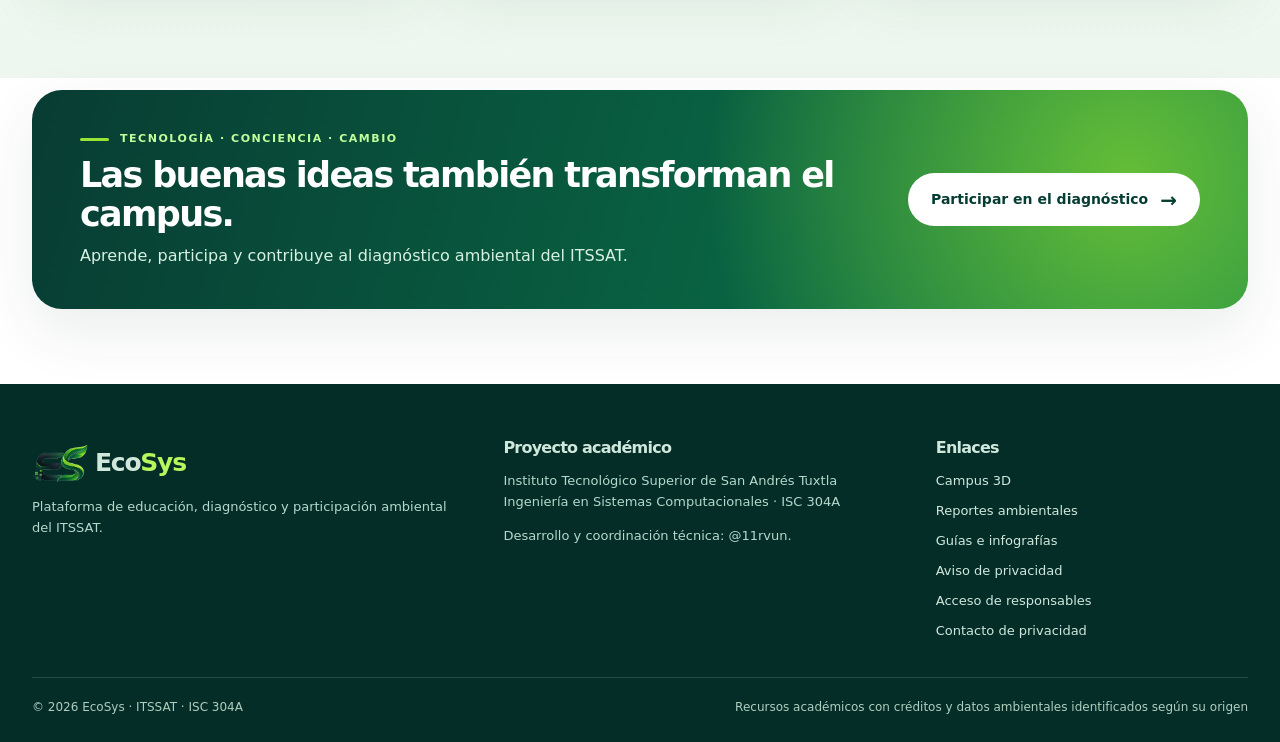
==== commit 3eb31cf1: "Add files via upload" ====
--- a/index.html
+++ b/index.html
@@ -1,351 +1,24 @@
-<!doctype html>
-<html lang="es">
-<head>
-<meta charset="utf-8">
-<meta name="viewport" content="width=device-width, initial-scale=1">
-<meta name="theme-color" content="#063c31">
-<meta name="description" content="EcoSys: educación ambiental, participación académica y estadísticas de hábitos sustentables en Ingeniería en Sistemas Computacionales.">
-<title>EcoSys | Tecnología · Conciencia · Cambio</title>
-<link rel="icon" type="image/png" href="ecosys_favicon.png">
-<link rel="stylesheet" href="ecosys-cloud.css">
-<style>
-:root{--forest:#083f33;--deep:#062e29;--ink:#0b2924;--green:#15864e;--lime:#8ed724;--bright:#a9e830;--mint:#effaf0;--mint2:#dcf3e5;--teal:#0d6f5c;--white:#fff;--paper:#fbfdf9;--muted:#5b746a;--line:#ddece3;--shadow:0 16px 43px rgba(11,57,41,.10);--soft:0 7px 25px rgba(15,70,42,.08);--radius:25px}
-*,*::before,*::after{box-sizing:border-box}html{scroll-behavior:smooth;scroll-padding-top:91px}body{margin:0;background:var(--paper);color:var(--ink);font-family:'Segoe UI',Inter,system-ui,-apple-system,Arial,sans-serif;line-height:1.58;overflow-x:hidden}img{max-width:100%}figure{margin:0}a{text-decoration:none;color:inherit}button,select,input{font:inherit}button{cursor:pointer}button,a,input,select,textarea{outline-offset:4px}button:focus-visible,a:focus-visible,input:focus-visible,select:focus-visible{outline:3px solid var(--lime)}::selection{background:#bfeb8c;color:var(--deep)}.container{width:min(1200px,calc(100% - 64px));margin-inline:auto}.sr-only{position:absolute;clip-path:inset(50%);height:1px;width:1px;overflow:hidden;white-space:nowrap}.ico{width:23px;height:23px;stroke:currentColor;fill:none;stroke-width:1.9;stroke-linecap:round;stroke-linejoin:round;flex:none}.ico.large{width:36px;height:36px}.ico.tiny{width:17px;height:17px}.icon-box{width:55px;height:55px;border-radius:16px;display:grid;place-items:center;background:linear-gradient(145deg,#eaf9e4,#d5f3de);color:var(--green)}.eyebrow{display:flex;align-items:center;gap:9px;color:var(--teal);font-weight:850;letter-spacing:.12em;text-transform:uppercase;font-size:12px}.eyebrow::before{content:'';width:29px;height:3px;border-radius:99px;background:var(--lime)}h1,h2,h3,p{margin-top:0}h1,h2,h3{line-height:1.15;letter-spacing:-.035em}h1{font-size:clamp(39px,5.7vw,72px);max-width:800px;font-weight:850;margin-bottom:24px}h2{font-size:clamp(30px,3.55vw,48px);font-weight:835;margin-bottom:17px}h3{font-size:20px;line-height:1.23}p{color:var(--muted)}.section{padding:96px 0;position:relative}.section-heading{max-width:860px;margin-bottom:36px}.section-heading>p{font-size:17px;max-width:750px}.btn{border:0;border-radius:999px;padding:14px 22px;display:inline-flex;align-items:center;justify-content:center;gap:10px;font-weight:760;font-size:14px;transition:transform .25s,box-shadow .25s,background .25s;white-space:nowrap}.btn:hover{transform:translateY(-3px);box-shadow:0 9px 24px #1655362b}.btn-primary{background:linear-gradient(100deg,#057e4d,#7acb1d);color:#fff;box-shadow:0 9px 19px #0c894036}.btn-outline{color:var(--forest);background:#fff;border:1px solid #a3cbba}.btn-dark{background:var(--forest);color:white}.btn-light{background:var(--white);color:var(--forest)}.btn .ico{width:18px;height:18px}.btn:disabled{opacity:.55;cursor:not-allowed}.link-text{color:var(--teal);font-weight:800;display:inline-flex;align-items:center;gap:7px}.link-text:hover{text-decoration:underline}.muted{color:var(--muted)}.small{font-size:13px}.chip{background:#e9f7e4;border:1px solid #ceebd7;border-radius:100px;padding:7px 12px;display:inline-flex;align-items:center;gap:5px;font-weight:770;font-size:12px;color:#1b6e43}.inset{background:linear-gradient(140deg,#f1f9f3,#fff);border:1px solid var(--line);border-radius:18px}.reveal{opacity:0;transform:translateY(34px);transition:opacity .7s ease,transform .7s cubic-bezier(.2,.7,.2,1)}.reveal.visible{opacity:1;transform:none}
-/* HEADER */
-#scroll-progress{position:fixed;top:0;left:0;height:3px;width:0;background:linear-gradient(90deg,var(--lime),#00b478);z-index:99;transition:width .12s linear}.site-header{height:78px;background:#063b31f6;color:#f6fff7;position:sticky;top:0;z-index:90;border-bottom:1px solid #ffffff12;box-shadow:0 4px 18px #07372925;backdrop-filter:blur(14px)}.nav{height:100%;display:flex;align-items:center;justify-content:space-between;gap:18px}.brand{display:flex;align-items:center;gap:9px;white-space:nowrap;font-size:24px;font-weight:850;letter-spacing:-.04em}.brand img{width:58px;height:44px;object-fit:contain;filter:drop-shadow(0 1px 3px #cdeba450)}.brand span span{color:#adf35b}.nav-links{display:flex;align-items:center;gap:2px}.nav-links a{font-size:13px;font-weight:730;padding:10px 12px;transition:background .2s,color .2s;border-radius:99px}.nav-links a:hover,.nav-links a.active{background:var(--bright);color:var(--deep)}.header-tag{color:#aee8cc;font-size:11px;letter-spacing:.08em;border:1px solid #85c6a55a;padding:8px 11px;border-radius:99px;white-space:nowrap}.mobile-toggle{display:none;background:transparent;border:1px solid #ffffff33;color:white;border-radius:10px;padding:9px}
-/* HERO */
-.hero{position:relative;overflow:hidden;padding:95px 0 62px;min-height:730px;background:radial-gradient(ellipse at 77% 16%,#e4f4e4 0,#f6fff3 41%,#eefcf5 72%,#e3f4e8 100%)}.hero::before{content:'';position:absolute;width:580px;height:580px;left:-330px;bottom:-400px;border-radius:50%;background:#73b837;filter:blur(26px);opacity:.46}.hero::after{content:'';position:absolute;width:800px;height:440px;right:-440px;bottom:-350px;border-radius:50%;background:linear-gradient(45deg,#1ca565,#b0eb5d);opacity:.30;transform:rotate(-25deg)}.hero-inner{position:relative;z-index:2;display:grid;grid-template-columns:1.12fr .88fr;align-items:center;gap:30px}.hero .eyebrow{margin-bottom:24px}.hero h1{max-width:690px}.hero h1 span{color:#399d26}.hero-lead{font-size:17px;max-width:610px;color:#40594b;line-height:1.75;margin-bottom:28px}.hero-actions{display:flex;flex-wrap:wrap;gap:12px}.hero-side{height:380px;position:relative;display:grid;place-items:end}.hero-logo-watermark{position:absolute;width:min(650px,110%);max-width:none;right:-70px;top:-20px;opacity:.20;filter:blur(3.2px) saturate(.9);mix-blend-mode:multiply;transform:translateY(var(--parallax,0px));pointer-events:none}.hero-floating{position:absolute;right:10px;bottom:0;border:1px solid #ffffffb5;border-radius:23px;padding:22px 24px;max-width:280px;background:#ffffffb5;box-shadow:var(--shadow);backdrop-filter:blur(15px);animation:float 6s ease-in-out infinite}.hero-floating .tiny{color:var(--green);margin-bottom:9px}.hero-floating strong{display:block;font-size:17px}.hero-floating p{margin:7px 0 0;font-size:12px}.leaf-deco{position:absolute;width:65px;height:32px;background:linear-gradient(115deg,#3fac38,#b4ef5c);border-radius:100% 0 100% 0;box-shadow:inset -9px -5px 14px #15703a50;transform:rotate(-34deg);opacity:.75;animation:leafDance 8s ease-in-out infinite}.leaf-a{top:72px;right:4%;width:42px;height:20px}.leaf-b{bottom:55px;right:26%;transform:rotate(28deg);animation-delay:-3s}.hero-values{display:grid;grid-template-columns:repeat(4,1fr);margin-top:76px;gap:16px;position:relative;z-index:2}.hero-value{display:flex;align-items:center;gap:11px;color:#1c5945;font-weight:740;font-size:13px}.hero-value .ico{color:#59ac28;width:27px;height:27px}.scroll-down{display:flex;justify-content:center;margin-top:38px;position:relative;z-index:2}.scroll-down a{width:40px;height:40px;display:grid;place-items:center;background:white;border-radius:50%;color:#428356;box-shadow:0 8px 20px #153a3117;animation:bob 2.5s infinite}
-/* PROBLEM */
-.problem-section{background:#fff}.problem-grid{display:grid;grid-template-columns:repeat(4,1fr);gap:17px}.problem-card{background:linear-gradient(155deg,#fcfffb,#e8f8ee);padding:29px 25px 28px;border:1px solid #dcefe1;border-radius:23px;min-height:246px;box-shadow:var(--soft);transition:transform .35s,box-shadow .35s}.problem-card:nth-child(2){background:linear-gradient(155deg,#fcfff9,#eef9e5)}.problem-card:nth-child(3){background:linear-gradient(155deg,#fafffc,#e8f7f3)}.problem-card:hover{transform:translateY(-9px);box-shadow:var(--shadow)}.problem-card .icon-box{margin-bottom:18px}.problem-card h3{font-size:19px;margin-bottom:9px}.problem-card p{font-size:13px;margin-bottom:0}.notice-inline{display:flex;align-items:flex-start;gap:11px;font-size:13px;color:#43675b;border-radius:14px;background:#f2f9f4;border:1px solid var(--line);padding:14px 18px;margin-top:25px}.notice-inline .ico{color:var(--teal)}
-/* PHOTO COLLAGE */
-.photostory{background:#eaf7ec;padding:0;overflow:hidden}.story-layout{display:grid;grid-template-columns: .9fr 1.5fr;min-height:480px}.story-panel{background:linear-gradient(140deg,#064b3c,#032f2c);color:white;padding:73px max(40px,calc((100vw - 1200px)/2)) 60px max(32px,calc((100vw - 1200px)/2));min-width:0;display:flex;flex-direction:column;justify-content:center}.story-panel .eyebrow{color:#bbeb9d}.story-panel h2{font-size:clamp(28px,3vw,42px);margin-top:18px}.story-panel p{color:#d5f0e2;font-size:15px;line-height:1.8}.photo-grid{display:grid;grid-template-columns:1fr 1fr;grid-template-rows:230px 230px;gap:8px;padding:8px;min-width:0}.photo-tile{position:relative;overflow:hidden;border-radius:18px;background:linear-gradient(135deg,#b4dbc1,#357960);min-height:0}.photo-tile img{width:100%;height:100%;object-fit:cover;display:block;transition:transform .7s,filter .4s}.photo-tile:hover img{transform:scale(1.075)}.photo-tile figcaption{position:absolute;bottom:0;left:0;right:0;background:linear-gradient(transparent,#062a26d9);color:#fff;font-size:12px;padding:32px 17px 13px;font-weight:760;z-index:2}.photo-fallback{position:absolute;inset:0;display:flex;justify-content:center;align-items:center;flex-direction:column;gap:10px;color:#f5fff9;z-index:0}.photo-fallback svg{width:60px;height:60px;opacity:.4}.photo-tile img{position:relative;z-index:1}.photo-credits{background:#eff9f2;padding:10px 0}.photo-credits .container{font-size:11px;color:#6e8a79}.photo-credits a{text-decoration:underline}
-/* FEATURE */
-.features{background:linear-gradient(165deg,#fff 5%,#eefaf4 85%)}.feature-grid{display:grid;grid-template-columns:repeat(5,1fr);gap:15px}.feature{min-height:249px;padding:25px 19px 22px;border:1px solid var(--line);border-radius:22px;background:#fff;box-shadow:var(--soft);transition:transform .3s,border-color .3s}.feature:hover{transform:translateY(-8px);border-color:#8ccea6}.feature .icon-box{margin-bottom:20px}.feature h3{font-size:18px}.feature p{font-size:13px}.standards{display:grid;grid-template-columns:1fr 1fr;gap:24px;margin-top:33px}.standards-panel{padding:28px 30px;background:linear-gradient(120deg,#0e5442,#095b43);border-radius:21px;color:#fff;display:flex;flex-direction:column;gap:9px}.standards-panel h3{font-size:21px;margin:0}.standards-panel p{color:#d4f5e4;margin:0;font-size:14px}.standards-panel a{color:#bdff77;text-decoration:underline;font-weight:750}.standards-panel.light{background:#fff;color:var(--ink);border:1px solid var(--line)}.standards-panel.light p{color:var(--muted)}
-/* TIPS */
-.tips-section{background:#fff}.tips-layout{display:grid;grid-template-columns:.88fr 1.12fr;gap:45px;align-items:start}.tip-categories{display:flex;flex-wrap:wrap;gap:9px;margin:24px 0}.tip-tab{border:1px solid #cce4d4;background:#fff;padding:11px 15px;border-radius:50px;color:#356654;font-weight:750;font-size:13px;transition:.2s}.tip-tab[aria-selected=true]{background:var(--green);border-color:var(--green);color:#fff}.tips-panel{border-radius:24px;background:linear-gradient(140deg,#eefaf0,#fff);padding:34px;box-shadow:var(--soft);border:1px solid var(--line)}.tips-panel h3{font-size:23px}.tip-list{list-style:none;padding:0;margin:0}.tip-list li{display:flex;gap:11px;align-items:flex-start;padding:12px 0;border-bottom:1px solid #dce9dd}.tip-list li:last-child{border-bottom:0}.tip-list .ico{color:var(--green);margin-top:2px}.habit-box{border-radius:23px;background:#0b5342;color:#fff;padding:28px;box-shadow:var(--shadow)}.habit-box h3{color:#fff}.habit-box p{color:#d4ecdf;font-size:14px}.habit-check{display:flex;gap:11px;align-items:center;padding:13px 0;border-bottom:1px solid #ffffff25;font-size:14px;cursor:pointer}.habit-check input{width:18px;height:18px;accent-color:#b4eb5e;flex:none}.habit-progress{height:9px;border-radius:40px;background:#ffffff23;overflow:hidden;margin-top:20px}.habit-progress span{display:block;width:0;height:100%;background:linear-gradient(90deg,#7ad42c,#b7f88c);transition:width .4s}.habit-row{display:flex;justify-content:space-between;margin-top:11px;font-size:13px;color:#ecfff1;font-weight:750}
-/* DIAGNOSIS */
-.diagnosis{background:linear-gradient(180deg,#f7fcf8,#edf8f0)}.diag-intro{max-width:790px}.diag-grid{display:grid;grid-template-columns:.78fr 1.18fr .82fr;gap:22px;align-items:start}.diag-description h3{font-size:29px}.diag-description p{font-size:15px;line-height:1.8}.check-line{display:flex;gap:10px;margin:19px 0;align-items:flex-start;font-weight:700;font-size:14px}.check-line .ico{color:var(--green)}.survey-card{background:#fff;border:1px solid var(--line);border-radius:24px;padding:25px;box-shadow:var(--shadow)}.survey-card h3{font-size:20px;margin-bottom:6px;display:flex;gap:9px;align-items:center}.survey-card h3 .ico{color:var(--green)}.survey-card>p{font-size:13px}.form-field{margin:19px 0}.form-field legend,.form-field label.field-label{font-size:13px;font-weight:760;display:block;margin-bottom:10px;color:#203e32}.form-field fieldset{border:0;padding:0;margin:0}.choices{display:grid;grid-template-columns:1fr 1fr;gap:7px}.choices label{display:flex;align-items:center;gap:6px;padding:9px 10px;border-radius:11px;background:#f6faf6;border:1px solid #e0eee3;color:#3b5748;font-size:12px;cursor:pointer;transition:.2s}.choices label:has(input:checked){background:#e0f5df;border-color:#74c77e}.choices input{accent-color:var(--green)}.select-field{width:100%;border:1px solid #cfe3d3;border-radius:12px;padding:11px 12px;background:#f8fcf9;color:var(--ink)}.survey-card .btn{width:100%}.form-note{margin:12px 0 0;font-size:12px;color:#6a8878}.form-feedback{border-radius:12px;background:#e6f8eb;padding:13px;color:#0a6541;font-size:13px;font-weight:740;margin-top:13px;display:none}.form-feedback.show{display:block}.results-mini{background:linear-gradient(165deg,#e7f7e9,#ddf4e3);padding:27px 22px;border:1px solid #d8ebdd;border-radius:24px;box-shadow:var(--soft)}.results-mini h3{font-size:19px;margin-bottom:3px}.results-mini .small{margin-bottom:20px}.result-item{margin-bottom:22px}.result-line{display:flex;justify-content:space-between;gap:7px;font-size:12px;font-weight:720;margin-bottom:8px}.result-track{height:11px;border-radius:99px;background:#badcca8e;overflow:hidden}.result-track span{display:block;width:0;height:100%;border-radius:inherit;background:linear-gradient(90deg,#078555,#9ad725);transition:width .7s}.result-empty{background:#ffffffb5;border:1px solid #cae8d5;padding:14px;border-radius:12px;font-size:12px;color:#527165}.result-buttons{display:flex;gap:6px;flex-wrap:wrap}.result-buttons .btn{font-size:11px;padding:10px 12px}
-/* QUIZ */
-.quiz-section{background:#fff}.quiz-layout{display:grid;grid-template-columns:.8fr 1.2fr;gap:40px;align-items:start}.quiz-intro{background:linear-gradient(150deg,#074e3d,#05372e);padding:38px;border-radius:25px;color:#fff;position:sticky;top:106px}.quiz-intro h2{color:white}.quiz-intro p{color:#d2edde}.quiz-intro .chip{background:#ffffff20;color:#cbf6d9;border-color:#ffffff25}.quiz-box{padding:33px;background:#f8fcf8;border:1px solid var(--line);border-radius:25px}.quiz-item{border:0;border-bottom:1px solid var(--line);margin:0 0 18px;padding:0 0 19px}.quiz-item legend{font-weight:780;padding:0 0 12px;font-size:16px}.quiz-options{display:grid;gap:8px}.quiz-options label{border:1px solid #e0ebe3;background:#fff;padding:12px 14px;border-radius:12px;display:flex;align-items:center;gap:11px;font-size:14px;cursor:pointer}.quiz-options label:has(input:checked){border-color:#4cb478;background:#e9f8ec}.quiz-options input{accent-color:var(--green)}.quiz-feedback{margin-top:16px;background:#e1f8e8;color:#0e6640;padding:15px 18px;border-radius:14px;font-weight:740;display:none}.quiz-feedback.show{display:block}
-/* IMPACT */
-.impact{background:radial-gradient(ellipse at 80% 0%,#155d3c,#064438 48%,#032e29 95%);color:#fff;overflow:hidden}.impact h2{color:#fff}.impact p{color:#c6e1d3}.impact .eyebrow{color:#bef28c}.impact-grid{display:grid;grid-template-columns:1.05fr 1.6fr;gap:60px;align-items:center}.impact-cards{display:grid;grid-template-columns:repeat(4,1fr);gap:12px}.impact-card{border-radius:19px;border:1px solid #72be852f;background:#ffffff0d;padding:25px 12px;text-align:center;min-height:161px}.impact-card .ico{color:var(--bright);display:block;margin:0 auto 10px}.counter{font-size:36px;font-weight:850;letter-spacing:-.04em;line-height:1.1}.impact-card span:last-child{display:block;font-size:12px;color:#d8f1df;margin-top:8px}.timeline{margin-top:45px;padding:25px 29px;border-radius:23px;background:#f0faf2;color:var(--ink);display:grid;grid-template-columns:1.05fr repeat(4,1fr);gap:17px}.timeline h3{font-size:21px;margin-bottom:10px}.timeline p{color:var(--muted);font-size:13px}.time-step{position:relative;padding-top:32px}.time-step:before{content:'';height:3px;background:#a1d87c;position:absolute;left:15px;right:-36px;top:12px}.time-step:last-child:before{right:0}.time-step:after{content:'';width:17px;height:17px;background:linear-gradient(135deg,#bbf15a,#6dbd39);border:3px solid #efffdb;box-shadow:0 0 0 2px #a3d77d;position:absolute;top:5px;left:4px;border-radius:100%}.time-step strong{font-size:14px;display:block;line-height:1.4}.time-step p{font-size:12px;margin-top:9px}.global-fact{margin-top:25px;border:1px solid #ffffff32;background:#ffffff0c;border-radius:17px;padding:18px 22px;font-size:13px;color:#d2eedf;display:flex;align-items:center;gap:14px}.global-fact strong{color:var(--bright)}.global-fact a{text-decoration:underline}
-/* RESOURCES */
-.resources{background:#fff}.resource-grid{display:grid;grid-template-columns:repeat(3,1fr);gap:21px}.resource{background:#fff;border-radius:23px;overflow:hidden;box-shadow:var(--soft);border:1px solid var(--line);transition:transform .32s,box-shadow .3s}.resource:hover{transform:translateY(-7px);box-shadow:var(--shadow)}.resource-image{height:209px;position:relative;background:linear-gradient(130deg,#d5e8d4,#3f885c);overflow:hidden}.resource-image img{width:100%;height:100%;object-fit:cover;position:relative;z-index:1;transition:transform .5s}.resource:hover img{transform:scale(1.07)}.resource-image .photo-fallback{z-index:0}.resource-body{padding:24px}.resource-body h3{margin-bottom:9px}.resource-body p{font-size:14px;min-height:72px}.resource-meta{font-size:11px;color:#69937c;font-weight:750;text-transform:uppercase;letter-spacing:.05em}.resource-body .btn{margin-top:12px;padding:11px 16px;font-size:12px}.faq{margin-top:78px}.faq-grid{display:grid;grid-template-columns:.8fr 1.2fr;gap:48px}.faq details{padding:18px 0;border-bottom:1px solid #d7e8dc}.faq summary{font-size:16px;cursor:pointer;font-weight:770;list-style:none;display:flex;justify-content:space-between;gap:15px}.faq summary::-webkit-details-marker{display:none}.faq summary:after{content:'+';font-size:25px;color:var(--green);line-height:1}.faq details[open] summary:after{content:'−'}.faq details p{padding-top:13px;margin-bottom:0;font-size:14px}
-/* FOOTER */
-.cta{padding:0 0 70px;background:#fff}.cta-panel{border-radius:27px;padding:40px 50px;background:linear-gradient(105deg,#64b21d,#0c803d 62%,#063d2f);color:white;min-height:175px;display:flex;justify-content:space-between;align-items:center;gap:25px;position:relative;overflow:hidden;box-shadow:var(--shadow)}.cta-panel:after{content:'';width:220px;height:220px;border-radius:50%;border:2px solid #ffffff30;position:absolute;right:-60px;bottom:-130px;box-shadow:0 0 0 30px #ffffff08,0 0 0 65px #ffffff06}.cta-panel h2{font-size:34px;margin:0 0 9px}.cta-panel p{color:#eefff1;margin:0;max-width:630px;font-size:15px}.cta-panel .btn{z-index:1;flex:none}.footer{background:#042d28;color:#d1e3d6;padding:57px 0 24px}.footer-grid{display:grid;grid-template-columns:1.15fr 1.15fr 1fr;gap:55px}.footer .brand{color:#fff}.footer .brand img{width:70px;height:50px}.footer p,.footer li{font-size:13px;color:#bdd4c7}.footer h3{color:#fff;font-size:17px;margin-bottom:13px}.footer ul{list-style:none;margin:0;padding:0}.footer li{margin-bottom:9px}.footer li a:hover{color:#b9f276;text-decoration:underline}.footer-bottom{display:flex;justify-content:space-between;gap:18px;align-items:center;border-top:1px solid #ffffff1a;margin-top:34px;padding-top:23px;font-size:12px;color:#a7c5b4}.back-top{position:fixed;right:23px;bottom:22px;width:47px;height:47px;border:0;border-radius:15px;display:grid;place-items:center;color:white;background:var(--green);box-shadow:0 8px 25px #034a3670;z-index:40;opacity:0;pointer-events:none;transform:translateY(10px);transition:.25s}.back-top.show{opacity:1;pointer-events:auto;transform:none}.toast{position:fixed;left:50%;bottom:27px;transform:translate(-50%,35px);padding:13px 20px;border-radius:13px;background:#063c31;color:#fff;box-shadow:0 15px 40px #052d2773;opacity:0;pointer-events:none;transition:.35s;z-index:100;font-size:14px;text-align:center;max-width:calc(100vw - 25px)}.toast.show{opacity:1;transform:translate(-50%,0)}
-@keyframes float{0%,100%{transform:translateY(0)}50%{transform:translateY(-14px)}}@keyframes leafDance{0%,100%{translate:0 0}50%{translate:10px 13px}}@keyframes bob{0%,100%{translate:0 0}50%{translate:0 6px}}
-@media(max-width:1150px){.header-tag{display:none}.nav-links a{font-size:12px;padding:9px}.problem-grid{grid-template-columns:repeat(2,1fr)}.feature-grid{grid-template-columns:repeat(3,1fr)}.hero{min-height:660px}.diag-grid{grid-template-columns:.85fr 1.15fr}.results-mini{grid-column:1/-1;display:grid;grid-template-columns:repeat(2,1fr);column-gap:24px}.results-mini h3,.results-mini .small,.result-empty,.result-buttons{grid-column:1/-1}.impact-grid{grid-template-columns:1fr}.timeline{grid-template-columns:1fr repeat(4,1fr)}.story-layout{grid-template-columns:.95fr 1.1fr}}
-@media(max-width:850px){.container{width:min(100% - 38px,720px)}.site-header{height:71px}.mobile-toggle{display:block}.nav-links{position:absolute;top:71px;left:0;right:0;background:#073a30;display:none;flex-direction:column;align-items:stretch;padding:15px 24px 19px;gap:5px;box-shadow:0 19px 30px #062d2940}.nav-links.open{display:flex}.nav-links a{text-align:center;padding:12px;font-size:14px}.hero{padding-top:80px;min-height:0}.hero-inner{grid-template-columns:1fr}.hero-side{position:absolute;inset:30px -30px auto auto;width:46%;height:340px;z-index:-1;opacity:.7}.hero-logo-watermark{right:10px;top:28px;width:420px}.hero-floating{display:none}.hero-content{position:relative;z-index:3}.hero-values{margin-top:65px;grid-template-columns:repeat(2,1fr)}.story-layout{grid-template-columns:1fr}.story-panel{padding:45px 25px}.photo-grid{grid-template-rows:200px 200px}.feature-grid{grid-template-columns:repeat(2,1fr)}.tips-layout,.quiz-layout,.faq-grid{grid-template-columns:1fr}.quiz-intro{position:static}.diag-grid{grid-template-columns:1fr}.results-mini{grid-column:auto}.standards{grid-template-columns:1fr}.resource-grid{grid-template-columns:repeat(2,1fr)}.timeline{grid-template-columns:repeat(2,1fr)}.timeline-intro{grid-column:1/-1}.time-step:before{right:10px}.impact-cards{grid-template-columns:repeat(4,1fr)}.footer-grid{grid-template-columns:1fr 1fr;gap:25px}.section{padding:77px 0}}
-@media(max-width:570px){.container{width:calc(100% - 34px)}h1{font-size:40px}h2{font-size:32px}.hero{padding:57px 0 37px}.hero-logo-watermark{width:350px;opacity:.10;right:-95px;top:12px}.hero h1{margin-bottom:17px}.hero-lead{font-size:15px}.hero-side{width:90%}.hero-values{gap:14px 8px;margin-top:47px}.hero-value{font-size:11px}.hero-value .ico{width:23px;height:23px}.problem-grid,.feature-grid,.resource-grid{grid-template-columns:1fr}.problem-card{min-height:0}.photo-grid{grid-template-rows:175px 175px;gap:5px;padding:5px}.photo-tile{border-radius:11px}.photo-tile figcaption{font-size:10px;padding:25px 8px 9px}.feature{min-height:0}.results-mini{display:block}.choices{grid-template-columns:1fr 1fr}.impact-cards{grid-template-columns:repeat(2,1fr)}.impact-grid{gap:28px}.timeline{gap:10px;padding:22px 18px}.time-step:before{right:-12px}.time-step strong{font-size:12px}.time-step p{font-size:11px}.tip-categories{gap:6px}.tip-tab{padding:9px 11px}.tips-panel,.habit-box,.quiz-box{padding:22px}.cta-panel{padding:30px 24px;display:block}.cta-panel .btn{margin-top:25px}.cta-panel h2{font-size:30px}.footer-grid{grid-template-columns:1fr}.footer-bottom{flex-direction:column;align-items:flex-start}.section{padding:62px 0}}
-@media(prefers-reduced-motion:reduce){*,*::before,*::after{scroll-behavior:auto!important;animation:none!important;transition:none!important}.reveal{opacity:1!important;transform:none!important}}
+<!doctype html><html lang="es"><head><meta charset="utf-8"><meta name="viewport" content="width=device-width, initial-scale=1"><meta name="theme-color" content="#063d32"><meta name="description" content="EcoSys ITSSAT: educación, participación y herramientas de gestión ambiental."><title>Tecnología, conciencia y acción ambiental | EcoSys ITSSAT</title><link rel="icon" href="ecosys_favicon.png"><link rel="stylesheet" href="assets/css/site.css"></head><body><div id="scroll-progress"></div><header class="site-header"><div class="container nav"><a href="index.html" class="brand" aria-label="EcoSys, inicio"><img src="ecosys_simbolo.png" alt=""><span>Eco<em>Sys</em></span></a><nav id="navLinks" class="nav-links" aria-label="Navegación principal"><a href="index.html" class="active">Inicio</a><a href="campus.html" >Campus 3D</a><a href="index.html#diagnostico" >Diagnóstico</a><a href="reportes.html" >Reportes</a><a href="ecoestadistica.html" >EcoEstadística</a><a href="recursos.html" >Recursos</a><a href="aviso-privacidad.html" >Privacidad</a></nav><span class="header-pill">ITSSAT · ISC 304A</span><button class="menu-toggle" id="navToggle" type="button" aria-expanded="false" aria-controls="navLinks" aria-label="Abrir menú">☰</button></div></header><main>
+<!-- 01 PORTADA: título y vista del campus -->
+<section class="hero" id="inicio"><div class="container hero-grid"><div class="reveal"><div class="eyebrow">Plataforma ambiental del ITSSAT</div><h1>Un campus más <span>inteligente y sustentable.</span></h1><p class="lead">Explora tu instituto, aprende buenas prácticas y participa en el análisis ambiental desde una misma plataforma.</p><div class="hero-actions"><a class="btn btn-primary" href="campus.html">Explorar campus 3D <span class="arrow">→</span></a><a class="btn btn-ghost" href="#diagnostico">Participar ahora <span class="arrow">↗</span></a></div><div class="hero-proof"><div class="proof-item"><span class="proof-icon">✓</span>Educación ambiental</div><div class="proof-item"><span class="proof-icon">▥</span>Datos verificables</div><div class="proof-item"><span class="proof-icon">✧</span>Participación académica</div></div></div><div class="hero-visual reveal"><div class="hero-photo"><img src="assets/img/edificiob.webp" alt="Fotografía del edificio B del ITSSAT, referencia del recorrido del campus"><span class="hero-photo-label">Explora espacios reales del campus</span></div><div class="float-card one"><span style="font-size:25px">♻</span><div><strong>Campus 3D</strong>Recorrido interactivo</div></div><div class="float-card two"><span style="font-size:24px">▥</span><div><strong>15 preguntas</strong>Diagnóstico ambiental</div></div><img class="hero-logo-stamp" src="ecosys_simbolo.png" alt=""></div></div></section>
 
-/* V3: marca completa y responsiva. Evita recortar el logotipo en el hero. */
-.hero-inner{grid-template-columns:minmax(0,1.04fr) minmax(0,.96fr);gap:clamp(14px,3vw,42px)}
-.hero-side{height:clamp(365px,33vw,495px);display:flex;align-items:center;justify-content:center;overflow:visible;isolation:isolate}
-.hero-logo-watermark{position:relative;display:block;inset:auto;right:auto;top:auto;width:100%;height:100%;max-width:510px;max-height:485px;object-fit:contain;object-position:center;opacity:.26;filter:blur(2.15px) saturate(.9);mix-blend-mode:multiply;transform:translateY(var(--parallax,0px));pointer-events:none;transition:opacity .4s ease}
-.hero-floating{right:-4px;bottom:2px}
-.resource-extra{margin:14px 0 0!important;min-height:0!important;font-size:12px!important;color:var(--teal)!important;font-weight:750}
-.resource-extra a{text-decoration:underline;text-underline-offset:3px}
-.header-tag{display:inline-flex!important;align-items:center;justify-content:center;color:#c9ffab;letter-spacing:.06em;font-weight:850;padding:8px 12px;font-size:12px}
-.photo-tile{cursor:zoom-in}
-.photo-tile:focus-visible{outline:3px solid #86d739;outline-offset:4px}
-.photo-modal{padding:0;border:0;background:transparent;width:min(94vw,1080px);max-width:1080px;color:white;overflow:visible}
-.photo-modal::backdrop{background:#031e19ed;backdrop-filter:blur(9px)}
-.photo-modal img{display:block;width:100%;height:auto;max-height:82vh;object-fit:contain;border-radius:15px;background:#e9f3eb}
-.photo-modal figcaption{font-size:13px;color:#f3fff3;margin:9px 4px;text-align:center}
-.photo-modal-close{position:absolute;right:6px;top:-46px;border:1px solid #ffffff8f;background:#073b32;color:white;border-radius:40px;width:38px;height:38px;font-size:23px;cursor:pointer}
-@media(max-width:1150px){.header-tag{padding:6px 8px;font-size:10px}.nav-links a{font-size:11.5px;padding:8px}.hero-side{height:420px}}
-@media(max-width:850px){.nav{gap:8px}.header-tag{margin-left:auto;padding:6px 9px}.hero-inner{grid-template-columns:1fr;gap:12px}.hero-side{position:relative;inset:auto;width:100%;height:255px;opacity:1;z-index:1;margin-top:5px}.hero-logo-watermark{width:min(73%,350px);height:100%;max-height:255px;right:auto;top:auto;opacity:.23;filter:blur(1.9px);object-fit:contain}.hero-values{margin-top:12px}}
-@media(max-width:570px){.brand{gap:4px;font-size:21px}.brand img{width:47px;height:37px}.hero-side{height:220px;margin:0}.hero-logo-watermark{width:min(76vw,250px);max-height:220px;right:auto;top:auto;opacity:.24}.hero-values{margin-top:13px}.nav{gap:7px}.header-tag{font-size:10px;white-space:nowrap}}
-@media(max-width:360px){.brand span{font-size:18px}.brand img{width:40px}.header-tag{font-size:9px;padding:5px 7px}}
+<!-- 02 PRINCIPIOS: educación, participación, análisis -->
+<section class="metric-strip" aria-label="Pilares de EcoSys"><div class="container metric-row"><div class="metric"><span class="metric-icon">◈</span><div><b>Explora y descubre</b><span>Recorrido por los edificios y áreas del instituto</span></div></div><div class="metric"><span class="metric-icon">♧</span><div><b>Aprende y participa</b><span>Guías, encuestas y buenas prácticas</span></div></div><div class="metric"><span class="metric-icon">▥</span><div><b>Analiza y mejora</b><span>Indicadores y seguimiento de incidencias</span></div></div></div></section>
 
-@media(max-width:850px){.quiz-layout{grid-template-columns:minmax(0,1fr)}.quiz-layout>*{min-width:0;max-width:100%}.quiz-options label{min-width:0;overflow-wrap:anywhere}}
-</style>
-<!-- MOVIMIENTO: estilos compartidos con el aviso de privacidad. -->
-<link rel="stylesheet" href="ecosys-motion.css?v=4.3">
-</head>
-<body>
-<svg style="position:absolute;width:0;height:0;overflow:hidden" aria-hidden="true" xmlns="http://www.w3.org/2000/svg">
-<symbol id="i-leaf" viewBox="0 0 24 24"><path d="M20 4c-7 .1-14.3 2.2-16 9-1.1 4.4 1.8 7.5 5.9 7C16.7 19.6 19.6 13.5 20 4Z"/><path d="M4 21c4.2-6 7.9-9.4 13-13"/></symbol>
-<symbol id="i-trash" viewBox="0 0 24 24"><path d="M4 7h16M9 7V4h6v3M6 7l1 14h10l1-14M10 11v6M14 11v6"/></symbol>
-<symbol id="i-zap" viewBox="0 0 24 24"><path d="m13 2-9 12h7l-1 8 10-13h-7l0-7Z"/></symbol>
-<symbol id="i-monitor" viewBox="0 0 24 24"><rect x="2" y="3" width="20" height="15" rx="2"/><path d="M8 22h8M12 18v4"/></symbol>
-<symbol id="i-recycle" viewBox="0 0 24 24"><path d="M5 8 8 3h4M8 3l2 4M8 3l-4 7M17 5l3 6-3 5M20 11h-5M19 20H8l-3-5M8 20l2-4M8 20h8"/></symbol>
-<symbol id="i-book" viewBox="0 0 24 24"><path d="M12 7c-3-3-7-3-10-2v15c4-1 7-1 10 2M12 7c3-3 7-3 10-2v15c-4-1-7-1-10 2M12 7v15"/></symbol>
-<symbol id="i-list" viewBox="0 0 24 24"><path d="m3 6 2 2 3-3M11 6h10M3 15l2 2 3-3M11 15h10"/></symbol>
-<symbol id="i-bars" viewBox="0 0 24 24"><path d="M3 20V12h4v8M10 20V7h4v13M17 20V3h4v17M2 20h20"/></symbol>
-<symbol id="i-refresh" viewBox="0 0 24 24"><path d="M20 7V3h-4M4 17v4h4M20 7a9 9 0 0 0-15-1M4 17a9 9 0 0 0 15 1"/></symbol>
-<symbol id="i-users" viewBox="0 0 24 24"><circle cx="8" cy="8" r="3"/><circle cx="17" cy="9" r="2"/><path d="M2 21v-2a6 6 0 0 1 12 0v2M15 16a5 5 0 0 1 7 4v1"/></symbol>
-<symbol id="i-check" viewBox="0 0 24 24"><circle cx="12" cy="12" r="10"/><path d="m7 12 3 3 7-7"/></symbol>
-<symbol id="i-arrow" viewBox="0 0 24 24"><path d="M4 12h16M14 6l6 6-6 6"/></symbol>
-<symbol id="i-down" viewBox="0 0 24 24"><path d="m6 9 6 6 6-6"/></symbol>
-<symbol id="i-download" viewBox="0 0 24 24"><path d="M12 3v12m-5-5 5 5 5-5M4 17v4h16v-4"/></symbol>
-<symbol id="i-close" viewBox="0 0 24 24"><path d="M5 5l14 14M19 5 5 19"/></symbol>
-<symbol id="i-menu" viewBox="0 0 24 24"><path d="M4 7h16M4 12h16M4 17h16"/></symbol>
-<symbol id="i-globe" viewBox="0 0 24 24"><circle cx="12" cy="12" r="10"/><path d="M2 12h20M12 2c-6 6-6 14 0 20M12 2c6 6 6 14 0 20"/></symbol>
-<symbol id="i-seed" viewBox="0 0 24 24"><path d="M12 22V10M12 16C9 10 3 10 2 5c5 0 9 1 10 7M12 13c3-7 8-7 10-10 0 7-3 10-10 11"/></symbol>
-<symbol id="i-lock" viewBox="0 0 24 24"><rect x="4" y="10" width="16" height="12" rx="2"/><path d="M8 10V7a4 4 0 0 1 8 0v3"/></symbol>
-</svg>
-<div id="scroll-progress"></div>
-<header class="site-header" id="header">
-  <div class="container nav">
-    <a class="brand" href="#inicio" aria-label="EcoSys, ir al inicio"><img src="ecosys_simbolo.png" alt="Símbolo ES de EcoSys"><span>Eco<span>Sys</span></span></a>
-    <nav class="nav-links" id="navLinks" aria-label="Navegación principal">
-      <a href="#inicio" class="active">Inicio</a><a href="#problematica">Problemática</a><a href="#soluciones">Soluciones</a><a href="#diagnostico">Diagnóstico</a><a href="#impacto">Impacto</a><a href="#recursos">Recursos</a><a href="#contacto">Contacto</a><a href="aviso-privacidad.html">Privacidad</a>
-    </nav>
-    <span class="header-tag">ISC 304A</span>
-    <button class="mobile-toggle" aria-label="Abrir menú" aria-expanded="false" id="navToggle"><svg class="ico"><use href="#i-menu"/></svg></button>
-  </div>
-</header>
-<main>
-<!-- 01 HERO -->
-<section class="hero" id="inicio">
-  <span class="leaf-deco leaf-a" aria-hidden="true"></span><span class="leaf-deco leaf-b" aria-hidden="true"></span>
-  <div class="container hero-inner">
-    <div class="hero-content reveal">
-      <div class="eyebrow"><svg class="ico tiny"><use href="#i-leaf"/></svg> Proyecto de desarrollo sustentable</div>
-      <h1>Tecnología, conciencia y cambio para un campus <span>más sustentable</span>.</h1>
-      <p class="hero-lead">EcoSys reúne educación ambiental, herramientas digitales y participación académica del Instituto Tecnológico Superior de San Andrés Tuxtla. Descubre cómo separar residuos, ahorrar energía y aprovechar la tecnología responsablemente.</p>
-      <div class="hero-actions"><a class="btn btn-primary" href="#soluciones">Explorar la plataforma <svg class="ico"><use href="#i-arrow"/></svg></a><a class="btn btn-outline" href="#diagnostico">Participar en el diagnóstico <svg class="ico"><use href="#i-arrow"/></svg></a></div>
-    </div>
-    <div class="hero-side" aria-hidden="true"><img class="hero-logo-watermark" src="ecosys_logo_transparente.png" alt=""></div>
-  </div>
-  <div class="container hero-values reveal">
-    <div class="hero-value"><svg class="ico"><use href="#i-leaf"/></svg><span>Educación ambiental</span></div>
-    <div class="hero-value"><svg class="ico"><use href="#i-bars"/></svg><span>Diagnóstico del ITSSAT</span></div>
-    <div class="hero-value"><svg class="ico"><use href="#i-users"/></svg><span>Comunidad del ITSSAT</span></div>
-    <div class="hero-value"><svg class="ico"><use href="#i-refresh"/></svg><span>Mejora continua</span></div>
-  </div>
-  <div class="scroll-down"><a href="#problematica" aria-label="Bajar a problemática"><svg class="ico"><use href="#i-down"/></svg></a></div>
-</section>
-<!-- 02 PROBLEM -->
-<section class="section problem-section" id="problematica">
-  <div class="container">
-    <div class="section-heading reveal"><div class="eyebrow">La problemática</div><h2>Retos ambientales en el entorno escolar</h2><p>En el Instituto Tecnológico Superior de San Andrés Tuxtla, el cuidado ambiental también forma parte de la vida académica. Explora cuatro temas fundamentales para aprovechar mejor los recursos.</p></div>
-    <div class="problem-grid">
-      <article class="problem-card reveal"><div class="icon-box"><svg class="ico large"><use href="#i-trash"/></svg></div><h3>Basura y separación</h3><p>Envolturas, botellas, papel y otros residuos deben depositarse y clasificarse de acuerdo con los contenedores disponibles.</p></article>
-      <article class="problem-card reveal"><div class="icon-box"><svg class="ico large"><use href="#i-zap"/></svg></div><h3>Ahorro de energía</h3><p>Los monitores, equipos, cargadores e iluminación pueden consumir recursos cuando permanecen funcionando sin necesidad.</p></article>
-      <article class="problem-card reveal"><div class="icon-box"><svg class="ico large"><use href="#i-monitor"/></svg></div><h3>Residuos electrónicos</h3><p>Cables, teclados, ratones y componentes en desuso requieren acopio y gestión mediante canales autorizados.</p></article>
-      <article class="problem-card reveal"><div class="icon-box"><svg class="ico large"><use href="#i-seed"/></svg></div><h3>Uso de recursos</h3><p>El papel, los consumibles y el equipo tecnológico pueden utilizarse con criterios de reducción, cuidado y reutilización.</p></article>
-    </div>
-</div>
-</section>
-<!-- 03 GALLERY -->
-<section class="photostory" id="entorno" aria-label="Galería ilustrativa sobre cuidado ambiental">
-  <div class="story-layout">
-    <div class="story-panel reveal">
-      <!-- GALERÍA: texto editorial + elementos de ambientación. -->
-      <span class="story-orb" aria-hidden="true"></span>
-      <div class="story-content">
-        <div class="eyebrow">Del entorno a la acción</div>
-        <h2>El campus puede ser <em>parte del cambio.</em></h2>
-        <p>La gestión de residuos, la eficiencia energética y el uso responsable de los dispositivos electrónicos forman parte de una cultura ambiental compartida.</p>
-        <div class="story-tags" aria-label="Temas del proyecto">
-          <span>Residuos</span><span>Energía</span><span>Tecnología</span>
-        </div>
-        <a class="story-discover" href="#buenas-practicas">Explorar buenas prácticas <span aria-hidden="true">↗</span></a>
-      </div>
-    </div>
-    <div class="photo-grid">
-      <figure class="photo-tile"><div class="photo-fallback"><svg class="ico large"><use href="#i-recycle"/></svg>Residuos y reciclaje</div><img loading="lazy" src="https://images.unsplash.com/photo-1633336207899-1f709f5db51c?auto=format&amp;fit=crop&amp;w=850&amp;q=78" alt="Fotografía de contenedores de basura ordenados para separar residuos"><figcaption>Separación de residuos</figcaption></figure>
-      <figure class="photo-tile"><div class="photo-fallback"><svg class="ico large"><use href="#i-monitor"/></svg>Laboratorio de cómputo</div><img loading="lazy" src="https://images.unsplash.com/photo-1719159381981-1327b22aff9b?auto=format&amp;fit=crop&amp;w=850&amp;q=78" alt="Fotografía de estudiantes trabajando frente a computadoras en un laboratorio"><figcaption>Uso académico de computadoras</figcaption></figure>
-      <figure class="photo-tile"><div class="photo-fallback"><svg class="ico large"><use href="#i-monitor"/></svg>Equipos electrónicos</div><img loading="lazy" src="https://images.unsplash.com/photo-1717667745852-a5bd6876c1de?auto=format&amp;fit=crop&amp;w=850&amp;q=78" alt="Fotografía de cables y conectores de equipos electrónicos en desuso"><figcaption>Componentes y residuos electrónicos</figcaption></figure>
-      <figure class="photo-tile"><div class="photo-fallback"><svg class="ico large"><use href="#i-zap"/></svg>Ahorro de energía</div><img loading="lazy" src="https://images.unsplash.com/photo-1542009108361-66cf6edd4cde?auto=format&amp;fit=crop&amp;w=850&amp;q=78" alt="Fotografía de iluminación artificial en interiores"><figcaption>Uso responsable de iluminación</figcaption></figure>
-    </div>
-  </div>
-</section>
-<!-- CRÉDITOS: se muestran discretamente en el pie de página. -->
-<!-- 04 FEATURES -->
-<section class="section features" id="soluciones">
-  <div class="container">
-    <div class="section-heading reveal"><div class="eyebrow">Qué hace EcoSys</div><h2>Una plataforma para informar, participar y mejorar</h2><p>Se combinan contenidos educativos y funciones digitales para acercar la sustentabilidad al día a día de estudiantes y docentes.</p></div>
-    <div class="feature-grid">
-      <article class="feature reveal"><div class="icon-box"><svg class="ico large"><use href="#i-book"/></svg></div><h3>Contenido educativo</h3><p>Conceptos claros sobre basura, residuos electrónicos, energía y consumo responsable.</p></article>
-      <article class="feature reveal"><div class="icon-box"><svg class="ico large"><use href="#i-list"/></svg></div><h3>Encuestas</h3><p>Encuestas voluntarias para conocer los hábitos ambientales de participantes del ITSSAT.</p></article>
-      <article class="feature reveal"><div class="icon-box"><svg class="ico large"><use href="#i-leaf"/></svg></div><h3>Buenas prácticas</h3><p>Acciones concretas y seguras para usar mejor los recursos tecnológicos.</p></article>
-      <article class="feature reveal"><div class="icon-box"><svg class="ico large"><use href="#i-bars"/></svg></div><h3>Resultados estadísticos</h3><p>Visualización de resultados agrupados provenientes del diagnóstico, cuando se alcance una cantidad suficiente de respuestas.</p></article>
-      <article class="feature reveal"><div class="icon-box"><svg class="ico large"><use href="#i-refresh"/></svg></div><h3>Mejora continua</h3><p>Recopilación de observaciones para ajustar contenidos y funcionamiento.</p></article>
-    </div>
-    <!-- PRESENTACIÓN: se retiraron las tarjetas técnicas que no aportaban al visitante. -->
-  </div>
-</section>
-<!-- 05 PRACTICAL TIPS -->
-<section class="section tips-section" id="buenas-practicas">
-  <div class="container">
-    <div class="section-heading reveal"><div class="eyebrow">Guía práctica</div><h2>Pequeñas acciones que sí se pueden aplicar</h2><p>Explora recomendaciones por tema y utiliza la lista interactiva para recordar tus compromisos ambientales.</p></div>
-    <div class="tips-layout">
-      <div class="reveal">
-        <div role="tablist" aria-label="Categorías de buenas prácticas" class="tip-categories"><button class="tip-tab" role="tab" id="tab-energia" aria-controls="tipContent" aria-selected="true" data-tip="energia">Energía</button><button class="tip-tab" role="tab" id="tab-basura" aria-controls="tipContent" aria-selected="false" data-tip="basura">Basura</button><button class="tip-tab" role="tab" id="tab-electronicos" aria-controls="tipContent" aria-selected="false" data-tip="electronicos">Electrónicos</button></div>
-        <div class="tips-panel" id="tipContent" role="tabpanel" aria-labelledby="tab-energia"><h3 id="tipTitle">Ahorro de energía</h3><p class="small" id="tipDescription">Recomendaciones sencillas para laboratorios y salones.</p><ul class="tip-list" id="tipItems"></ul></div>
-        <p class="small" style="margin-top:17px">Las acciones sobre instalaciones eléctricas y retiro de equipos deben realizarse únicamente por personal autorizado.</p>
-      </div>
-      <div class="habit-box reveal"><div class="eyebrow" style="color:#b7f18c">Tu lista de hábitos</div><h3>¿Qué buenas prácticas puedes incorporar?</h3><p>Marca las acciones que ya conoces o que te comprometes a practicar. Tu lista se conserva solo en este navegador.</p><div id="habitChecks"></div><div class="habit-progress"><span id="habitBar"></span></div><div class="habit-row"><span id="habitLabel">0 de 5 acciones</span><span id="habitPercent">0%</span></div><button class="btn btn-light" style="margin-top:22px" id="resetHabits">Reiniciar lista</button></div>
-    </div>
-  </div>
-</section>
-<!-- 06 DIAGNÓSTICO CON BASE DE DATOS D1 -->
-<section class="section diagnosis" id="diagnostico">
- <div class="container">
-  <div class="section-heading reveal"><div class="eyebrow">Diagnóstico ambiental EcoSys</div><h2>Participa y contribuye a conocer los hábitos ambientales</h2><p>Comparte tus hábitos ambientales como integrante del Instituto Tecnológico Superior de San Andrés Tuxtla. Los resultados se presentan de forma agrupada y respetan la privacidad de quienes participan.</p></div>
-  <div class="eco-cloud-grid">
-   <article class="eco-cloud-cta reveal">
-    <div class="icon-box"><svg class="ico large"><use href="#i-list"/></svg></div>
-    <h3 style="margin-top:22px">Tu opinión puede orientar mejoras</h3>
-    <p>Explora preguntas sobre separación de basura, energía, residuos electrónicos, recursos y conciencia ambiental. La participación es voluntaria.</p>
-    <div class="eco-cloud-features"><span>15 preguntas</span><span>3 perfiles</span><span>Identificador único</span><span>Datos privados</span></div>
-    <button class="btn btn-primary" type="button" id="ecoOpenSurvey">Responder encuesta <svg class="ico"><use href="#i-arrow"/></svg></button>
-   </article>
-   <aside class="eco-cloud-results reveal" aria-label="Resultados agregados de la encuesta">
-    <div class="eyebrow">Resultados públicos</div><h3>Resultados ambientales del ITSSAT</h3>
-    <p id="ecoCloudStatsInfo" class="small">Conectando con Cloudflare D1...</p>
-    <div class="eco-cloud-kpis"><div class="eco-cloud-kpi"><strong id="ecoCloudTotal">—</strong><span>Respuestas del diagnóstico</span></div><div class="eco-cloud-kpi"><strong>15</strong><span>Preguntas ambientales</span></div></div>
-    <div id="ecoCloudCharts" aria-live="polite"></div>
-    <p id="ecoCloudRoleStats" class="eco-cloud-note"></p>
-    <button type="button" class="btn btn-outline" id="ecoRefreshStats">Actualizar estadísticas</button>
-   </aside>
-  </div>
- </div>
-</section>
-<dialog class="eco-survey-dialog" id="ecoSurveyDialog" aria-labelledby="ecoDialogTitle">
- <div class="eco-modal-head"><div><div style="font-size:11px;letter-spacing:.12em;font-weight:750">ECOSYS · ISC 304A</div><h2 id="ecoDialogTitle">Encuesta de sustentabilidad</h2><p>Completa los datos de participación y responde las preguntas.</p></div><button class="eco-close" id="ecoCloseSurvey" type="button" aria-label="Cerrar encuesta">×</button></div>
- <div class="eco-modal-body">
-  <p class="eco-intro-instructions">La participación es voluntaria. El identificador permite reconocer una respuesta por persona y encuesta, pero no verifica la identidad por sí solo. No se deben introducir datos falsos ni de otras personas.</p>
-  <form id="ecoCloudForm">
-    <div class="eco-form-grid">
-     <div><label class="eco-label" for="ecoRole">Perfil de participante *</label><select id="ecoRole" required><option value="">Selecciona un perfil</option><option value="estudiante">Estudiante</option><option value="docente">Docente</option><option value="administrativo">Personal administrativo</option></select></div>
-     <div><label class="eco-label" for="ecoCode">Identificador único *</label><div style="display:flex;gap:6px"><input id="ecoCode" required maxlength="19" type="text" autocomplete="off"><button type="button" id="ecoCopyCode" class="btn btn-outline" style="padding:10px" title="Copiar identificador">Copiar</button></div></div>
-     <div id="ecoGroupWrap" hidden><label class="eco-label" for="ecoGroup">Grupo *</label><input id="ecoGroup" type="text" maxlength="50" placeholder="Ejemplo: ISC 304A"></div>
-     <div id="ecoAreaWrap" hidden><label class="eco-label" for="ecoArea">Departamento o área *</label><input id="ecoArea" type="text" maxlength="75" placeholder="Ejemplo: Servicios escolares"></div>
-     <div id="ecoNameWrap" hidden><label class="eco-label" for="ecoName">Nombre (opcional y autorizado)</label><input id="ecoName" type="text" maxlength="100" autocomplete="name" placeholder="Solo si existe aviso de privacidad aprobado"></div>
-    </div>
-    <div id="ecoQuestionList" aria-live="polite"></div>
-    <!-- PRIVACIDAD: aceptación breve; el detalle está en el aviso completo. -->
-<label class="eco-privacy">
-  <input id="ecoPrivacy" type="checkbox" required>
-  <span>He leído el <a href="aviso-privacidad.html" target="_blank" rel="noopener noreferrer">Aviso de privacidad de EcoSys</a> y acepto participar voluntariamente. Entiendo que se utilizarán mi perfil, grupo o área, identificador y respuestas para el análisis ambiental y sus estadísticas agrupadas. Puedo solicitar información sobre mis datos o su eliminación en <a href="mailto:ecosys.priv@gmail.com">ecosys.priv@gmail.com</a>.</span>
-</label>
-<p class="eco-privacy-link">¿Quieres conocer cómo se protege y conserva la información? <a class="eco-privacy-action" href="aviso-privacidad.html" target="_blank" rel="noopener noreferrer">Consultar el aviso completo <span aria-hidden="true">↗</span></a></p>
-    <div id="ecoTurnstile"></div>
-    <p id="ecoCloudStatus" class="eco-diagnostics" role="status"></p>
-    <div id="ecoCloudError" class="eco-error" role="alert"></div><div id="ecoCloudDone" class="eco-ok" role="status"></div>
-    <button id="ecoSend" class="btn btn-primary eco-survey-btn" type="submit" disabled>Guardar encuesta en EcoSys</button>
-  </form>
- </div>
-</dialog>
-<!-- 07 QUIZ -->
-<section class="section quiz-section" id="herramientas">
-  <div class="container quiz-layout">
-    <div class="quiz-intro reveal"><span class="chip">Herramienta educativa</span><h2 style="margin-top:26px">¿Cuánto sabes de sustentabilidad?</h2><p>Responde cinco preguntas y comprueba qué conocimientos puedes aplicar en el laboratorio de cómputo y en tu vida cotidiana.</p><div class="icon-box" style="margin-top:30px;background:#ffffff20;color:#cbefb9"><svg class="ico large"><use href="#i-leaf"/></svg></div><p class="small" style="margin-top:23px">El resultado de este cuestionario es individual y no se incorpora a las estadísticas de la encuesta.</p></div>
-    <form id="quizForm" class="quiz-box reveal"><h3 style="margin-bottom:24px">Cuestionario interactivo</h3><div id="quizItems"></div><button class="btn btn-primary" type="submit">Evaluar mis respuestas <svg class="ico"><use href="#i-arrow"/></svg></button><button class="btn btn-outline" type="reset" id="resetQuiz" style="margin-left:8px">Reiniciar</button><div id="quizFeedback" class="quiz-feedback" role="status" aria-live="polite"></div></form>
-  </div>
-</section>
-<!-- 08 IMPACT + TIMELINE -->
-<section class="section impact" id="impacto">
-  <div class="container">
-    <!-- IMPACTO ITSSAT: las cifras se alimentan de la API de estadísticas, nunca de ejemplos inventados. -->
-    <div class="impact-grid">
-      <div class="reveal">
-        <div class="eyebrow">Diagnóstico del ITSSAT</div>
-        <h2>Conoce los hábitos ambientales de nuestra comunidad</h2>
-        <p>Indicadores elaborados a partir de respuestas voluntarias de estudiantes, docentes y personal administrativo del Instituto Tecnológico Superior de San Andrés Tuxtla.</p>
-        <p class="small impact-scope">Resultados basados exclusivamente en las respuestas recibidas.</p>
-      </div>
-      <div class="impact-cards reveal" aria-label="Indicadores del diagnóstico del ITSSAT">
-        <div class="impact-card"><svg class="ico"><use href="#i-users"/></svg><strong class="counter" id="ecosysItssatTotal" aria-live="polite">—</strong><span>Encuestas registradas</span></div>
-        <div class="impact-card"><svg class="ico"><use href="#i-recycle"/></svg><strong class="counter" id="ecosysItssatResidues">—</strong><span>Siempre separan residuos</span></div>
-        <div class="impact-card"><svg class="ico"><use href="#i-zap"/></svg><strong class="counter" id="ecosysItssatEnergy">—</strong><span>Siempre apagan sus equipos</span></div>
-        <div class="impact-card"><svg class="ico"><use href="#i-leaf"/></svg><strong class="counter" id="ecosysItssatAwareness">—</strong><span>Consideran importante cuidar el ambiente</span></div>
-      </div>
-    </div>
-    <!-- SEGUIMIENTO: periodicidad planeada; la automatización de informes se configura por separado. -->
-    <div class="timeline reveal">
-      <div class="timeline-intro"><h3>Seguimiento ambiental</h3><p>Una visión del diagnóstico por periodos para acompañar las mejoras dentro del ITSSAT.</p></div>
-      <div class="time-step"><strong>Participación</strong><p>Respuestas recibidas de la comunidad académica.</p></div>
-      <div class="time-step"><strong>Cada semana</strong><p>Revisión de respuestas y hábitos observados en las encuestas.</p></div>
-      <div class="time-step"><strong>Cada mes</strong><p>Comparación de tendencias en los temas ambientales.</p></div>
-      <div class="time-step"><strong>Balance anual</strong><p>Síntesis general al finalizar el periodo de estudio.</p></div>
-    </div>
-    <div class="global-fact reveal"><svg class="ico large" style="color:var(--bright)"><use href="#i-bars"/></svg><div><strong>Datos del ITSSAT.</strong> Indicadores construidos con los resultados del diagnóstico ambiental. <a href="#diagnostico">Consultar el diagnóstico</a>.</div></div>
-  </div>
-</section>
-<!-- 09 RESOURCE -->
-<section class="section resources" id="recursos">
-  <div class="container"><div class="section-heading reveal"><div class="eyebrow">Recursos y material educativo</div><h2>Herramientas para un cambio real</h2><p>Consulta información útil, descarga recomendaciones y utiliza los resultados del diagnóstico para orientar futuras mejoras.</p></div>
-    <div class="resource-grid">
-      <article class="resource reveal"><div class="resource-image"><div class="photo-fallback"><svg class="ico large"><use href="#i-book"/></svg>Guía de buenas prácticas</div><img src="https://images.unsplash.com/photo-1740131618025-43c0ad919563?auto=format&amp;fit=crop&amp;w=900&amp;q=76" loading="lazy" alt="Fotografía de escritorio con laptop y planta"></div><div class="resource-body"><span class="resource-meta">Recurso 01 · Hábitos</span><h3>Guía de buenas prácticas</h3><p>Acciones para aprovechar mejor la energía, disminuir el consumo innecesario y mantener hábitos responsables.</p><a class="btn btn-outline" href="manuales/EcoSys_Guia_buenas_practicas.pdf" download="EcoSys_Guia_buenas_practicas.pdf"><svg class="ico"><use href="#i-download"/></svg> Descargar guía PDF</a></div></article>
-      <article class="resource reveal"><div class="resource-image"><div class="photo-fallback"><svg class="ico large"><use href="#i-recycle"/></svg>Separación de residuos</div><img src="https://images.unsplash.com/photo-1633336207899-1f709f5db51c?auto=format&amp;fit=crop&amp;w=900&amp;q=76" loading="lazy" alt="Fotografía de contenedores de basura para reciclaje"></div><div class="resource-body"><span class="resource-meta">Recurso 02 · Residuos</span><h3>Manual de separación</h3><p>Recomendaciones para reconocer residuos comunes y diferenciar componentes electrónicos en desuso.</p><a class="btn btn-outline" href="manuales/EcoSys_Manual_separacion_residuos.pdf" download="EcoSys_Manual_separacion_residuos.pdf"><svg class="ico"><use href="#i-download"/></svg> Descargar manual PDF</a></div></article>
-      <article class="resource reveal"><div class="resource-image"><div class="photo-fallback"><svg class="ico large"><use href="#i-seed"/></svg>Seguimiento y evaluación</div><img src="https://images.unsplash.com/photo-1542601906990-b4d3fb778b09?auto=format&amp;fit=crop&amp;w=900&amp;q=76" loading="lazy" alt="Fotografía de manos sosteniendo una planta pequeña en tierra"></div><div class="resource-body"><span class="resource-meta">Recurso 03 · Diagnóstico</span><h3>Guía de diagnóstico y mejora</h3><p>Aprende a elaborar encuestas, calcular indicadores y organizar mejoras sin inventar resultados.</p><a class="btn btn-outline" href="manuales/EcoSys_Guia_diagnostico_y_mejora.pdf" download="EcoSys_Guia_diagnostico_y_mejora.pdf"><svg class="ico"><use href="#i-download"/></svg> Descargar guía PDF</a><p class="resource-extra"><a href="#diagnostico">Consultar indicadores del ITSSAT →</a></p></div></article>
-    </div>
-    <div class="faq faq-grid"><div class="reveal"><div class="eyebrow">Preguntas frecuentes</div><h2>Acerca del proyecto</h2><p>Respuestas a preguntas frecuentes sobre las actividades ambientales y la participación.</p></div><div class="reveal">
-        <details><summary>¿Quiénes pueden participar en la encuesta?</summary><p>La encuesta está dirigida a estudiantes, docentes y personal administrativo del ITSSAT. La participación es voluntaria y los resultados reflejan únicamente las respuestas recibidas.</p></details>
-        <details><summary>¿La encuesta recoge resultados de todos los estudiantes?</summary><p>No. Los resultados dependen de quienes participan voluntariamente. Las respuestas del diagnóstico se registran en Cloudflare D1 cuando el formulario está habilitado; no representan automáticamente a toda la comunidad escolar.</p></details>
-        <details><summary>¿Cómo se presentan los resultados?</summary><p>Las respuestas se procesan para crear gráficas y porcentajes generales. Por privacidad, solo se publican resultados cuando existe una muestra suficiente y nunca se muestran respuestas individuales.</p></details>
-      </div></div>
-  </div>
-</section>
-<!-- 10 CTA -->
-<section class="cta" id="contacto"><div class="container"><div class="cta-panel reveal"><div><div class="eyebrow" style="color:#e6ffc1">Tecnología · Conciencia · Cambio</div><h2>Súmate al cambio</h2><p>El cuidado del ambiente también se aprende en el campus. Explora el material, conoce el diagnóstico y aporta ideas para mejorar EcoSys.</p></div><a class="btn btn-light" href="#diagnostico">Usar EcoSys <svg class="ico"><use href="#i-arrow"/></svg></a></div></div></section>
-</main>
-<footer class="footer"><div class="container"><div class="footer-grid"><div><a href="#inicio" class="brand"><img src="ecosys_simbolo.png" alt="Símbolo EcoSys"><span>Eco<span>Sys</span></span></a><p style="letter-spacing:.11em;font-size:10px;margin:0 0 19px">TECNOLOGÍA · CONCIENCIA · CAMBIO</p><p>Plataforma educativa de desarrollo sustentable, participación y análisis ambiental.</p></div><div><h3>ISC 304A · Proyecto académico</h3><p>Instituto Tecnológico Superior de San Andrés Tuxtla.</p><p>Ingeniería en Sistemas Computacionales · San Andrés Tuxtla, Veracruz.</p><p>Proyecto académico de la asignatura Desarrollo Sustentable.</p></div><div><h3>Explorar</h3><ul><li><a href="#problematica">Problemática ambiental</a></li><li><a href="#buenas-practicas">Buenas prácticas</a></li><li><a href="#diagnostico">Diagnóstico local</a></li><li><a href="#herramientas">Cuestionario</a></li><li><a href="#recursos">Recursos educativos</a></li><li><a href="aviso-privacidad.html">Aviso de privacidad</a></li><li><a href="mailto:ecosys.priv@gmail.com">Contacto de privacidad</a></li></ul></div></div>
-<div class="footer-bottom"><span>© 2026 EcoSys · ISC 304A · Desarrollado por @11rvun</span><span>Imágenes ilustrativas: Unsplash · <a href="aviso-privacidad.html">Aviso de privacidad</a></span></div></div></footer>
-<dialog id="photoModal" class="photo-modal" aria-label="Fotografía completa"><button class="photo-modal-close" type="button" aria-label="Cerrar fotografía" id="photoModalClose">×</button><figure><img id="photoModalImage" alt=""><figcaption id="photoModalCaption"></figcaption></figure></dialog>
-<button id="backTop" class="back-top" aria-label="Volver arriba" title="Volver arriba"><svg class="ico"><use href="#i-down"/></svg></button><div id="toast" class="toast" role="status" aria-live="polite"></div>
-<script>
-'use strict';
-const KEY='ecosys_diagnostico_2026_v2',HABITS_KEY='ecosys_habitos_2026_v2';
-const fallbackStore={};
-function readStore(k){try{return window.localStorage.getItem(k)}catch{return fallbackStore[k]||null}}
-function writeStore(k,v){try{window.localStorage.setItem(k,v)}catch{fallbackStore[k]=v}}
-function removeStore(k){try{window.localStorage.removeItem(k)}catch{delete fallbackStore[k]}}
-function byId(id){return document.getElementById(id)}
-function showToast(t){const el=byId('toast');el.textContent=t;el.classList.add('show');clearTimeout(showToast._timer);showToast._timer=setTimeout(()=>el.classList.remove('show'),3300)}
-// Navigation and visual motion
-const navToggle=byId('navToggle'),navLinks=byId('navLinks');
-navToggle.addEventListener('click',()=>{const on=navLinks.classList.toggle('open');navToggle.setAttribute('aria-expanded',String(on));navToggle.setAttribute('aria-label',on?'Cerrar menú':'Abrir menú');navToggle.querySelector('use').setAttribute('href',on?'#i-close':'#i-menu')});
-document.querySelectorAll('.nav-links a').forEach(a=>a.addEventListener('click',()=>{navLinks.classList.remove('open');navToggle.setAttribute('aria-expanded','false');navToggle.setAttribute('aria-label','Abrir menú');navToggle.querySelector('use').setAttribute('href','#i-menu');navAnchors.forEach(link=>link.classList.toggle('active',link===a))}));
-const revealElements=[...document.querySelectorAll('.reveal')];
-const revealObserver=('IntersectionObserver' in window)?new IntersectionObserver(entries=>entries.forEach(e=>{if(e.isIntersecting){e.target.classList.add('visible');revealObserver.unobserve(e.target)}}),{threshold:.10,rootMargin:'0px 0px -25px 0px'}):null;
-revealElements.forEach(el=>{if(revealObserver)revealObserver.observe(el);else el.classList.add('visible')});
-const navAnchors=[...document.querySelectorAll('.nav-links a')],navSections=['inicio','problematica','soluciones','diagnostico','impacto','recursos','contacto'];
-function handleScroll(){const max=document.documentElement.scrollHeight-window.innerHeight,ratio=max>0?window.scrollY/max:0;byId('scroll-progress').style.width=(ratio*100)+'%';byId('backTop').classList.toggle('show',window.scrollY>650);
-let current='inicio';navSections.forEach(id=>{const el=byId(id);if(el&&el.getBoundingClientRect().top<170)current=id});navAnchors.forEach(a=>{const on=a.getAttribute('href')==='#'+current;a.classList.toggle('active',on);if(on)a.setAttribute('aria-current','location');else a.removeAttribute('aria-current')});
-if(window.innerWidth>820 && !matchMedia('(prefers-reduced-motion:reduce)').matches){document.documentElement.style.setProperty('--parallax',(Math.min(320,window.scrollY)*.12)+'px')}}
-window.addEventListener('scroll',handleScroll,{passive:true});window.addEventListener('resize',handleScroll);handleScroll();
-byId('backTop').addEventListener('click',()=>window.scrollTo({top:0,behavior:'smooth'}));
-// Render recommendations
-const TIP_CONTENT={energia:{title:'Ahorro de energía',desc:'Acciones que puedes revisar antes y después de utilizar un equipo.',items:['Apaga o suspende la computadora cuando termines, siguiendo el reglamento del laboratorio.','Evita dejar pantallas y proyectores funcionando si no se utilizan.','Aprovecha la iluminación natural cuando las condiciones lo permitan.','Informa al personal responsable si detectas equipos encendidos sin uso.']},basura:{title:'Separación de basura',desc:'Prioriza reducir, reutilizar y separar según el sistema disponible.',items:['Deposita papel, envolturas y envases en el contenedor correspondiente.','Evita mezclar residuos reciclables con restos de comida u otros desechos.','Reduce el uso de desechables cuando exista una alternativa reutilizable.','Respeta las indicaciones de separación del plantel; los colores pueden variar por localidad.']},electronicos:{title:'Uso responsable de electrónicos',desc:'Los periféricos y componentes requieren decisiones de manejo cuidadosas.',items:['Extiende la vida útil de equipos mediante mantenimiento autorizado.','No deposites cables, teclados, baterías ni periféricos en la basura común.','Consulta con el área responsable los procedimientos de acopio electrónico.','No desmontes ni manipules baterías o equipos dañados; solicita apoyo especializado.']}};
-function renderTips(key){const d=TIP_CONTENT[key];byId('tipTitle').textContent=d.title;byId('tipDescription').textContent=d.desc;byId('tipItems').innerHTML=d.items.map(x=>'<li><svg class="ico"><use href="#i-check"/></svg><span>'+x+'</span></li>').join('');document.querySelectorAll('.tip-tab').forEach(b=>{const on=b.dataset.tip===key;b.setAttribute('aria-selected',String(on))});byId('tipContent').setAttribute('aria-labelledby','tab-'+key)}
-document.querySelectorAll('.tip-tab').forEach(b=>b.addEventListener('click',()=>renderTips(b.dataset.tip)));renderTips('energia');
-// Persisted habits (no personal identifiers)
-const HABITS=['Evito dejar equipos encendidos innecesariamente.','Separo la basura según los contenedores disponibles.','Reduzco impresiones que no son necesarias.','Identifico los residuos electrónicos como un flujo especial.','Comparto recomendaciones ambientales verificadas.'];
-function getHabits(){try{const x=JSON.parse(readStore(HABITS_KEY));return Array.isArray(x)?x:[]}catch{return []}}
-function drawHabits(){const checked=getHabits();byId('habitChecks').innerHTML=HABITS.map((t,i)=>'<label class="habit-check"><input type="checkbox" data-habit="'+i+'" '+(checked.includes(i)?'checked':'')+'><span>'+t+'</span></label>').join('');byId('habitBar').style.width=(checked.length/HABITS.length*100)+'%';byId('habitLabel').textContent=checked.length+' de '+HABITS.length+' acciones';byId('habitPercent').textContent=Math.round(checked.length/HABITS.length*100)+'%';document.querySelectorAll('[data-habit]').forEach(c=>c.addEventListener('change',()=>{const ids=[...document.querySelectorAll('[data-habit]:checked')].map(x=>Number(x.dataset.habit));writeStore(HABITS_KEY,JSON.stringify(ids));drawHabits()}))}
-byId('resetHabits').addEventListener('click',()=>{removeStore(HABITS_KEY);drawHabits();showToast('Lista de prácticas reiniciada')});drawHabits();
-// Quiz
-const QUIZ=[{q:'¿Qué acción ayuda a ahorrar energía en el laboratorio?',a:['Dejar la pantalla encendida al salir','Apagar el equipo según el reglamento al terminar','Encender más dispositivos'],correct:1},{q:'¿Qué se debe hacer con un cable o teclado que ya no funciona?',a:['Depositarlo con restos de comida','Tirarlo en cualquier contenedor','Consultar el procedimiento de acopio de electrónicos'],correct:2},{q:'¿Qué práctica favorece la separación de basura?',a:['Identificar el contenedor correspondiente','Mezclar residuos reciclables con otros desechos','Usar más artículos desechables'],correct:0},{q:'¿Qué significan las siglas PHVA?',a:['Probar, habilitar, verificar y actualizar','Planear, hacer, verificar y actuar','Publicar, habilitar, vender y archivar'],correct:1},{q:'¿Cuál es una forma responsable de gestionar residuos electrónicos en el instituto?',a:['Tirarlos con la basura común','Entregarlos mediante un procedimiento de acopio autorizado','Dejarlos en cualquier salón'],correct:1}];
-byId('quizItems').innerHTML=QUIZ.map((q,i)=>'<fieldset class="quiz-item"><legend>'+(i+1)+'. '+q.q+'</legend><div class="quiz-options">'+q.a.map((t,j)=>'<label><input type="radio" name="q'+i+'" value="'+j+'" required><span>'+t+'</span></label>').join('')+'</div></fieldset>').join('');
-byId('quizForm').addEventListener('submit',e=>{e.preventDefault();const data=new FormData(e.currentTarget);const points=QUIZ.reduce((a,q,i)=>a+(Number(data.get('q'+i))===q.correct?1:0),0);const box=byId('quizFeedback');box.textContent=points+' de '+QUIZ.length+' respuestas correctas. '+(points===QUIZ.length?'¡Dominas los conceptos principales!':'Consulta las recomendaciones de la sección de buenas prácticas y vuelve a intentarlo.');box.classList.add('show');box.scrollIntoView({behavior:'smooth',block:'nearest'})});byId('quizForm').addEventListener('reset',()=>byId('quizFeedback').classList.remove('show'));
-// Animate counters once, only for proposed scope figures, not invented results
-const counterEls=[...document.querySelectorAll('[data-target]')];function animateCounter(el){const target=Number(el.dataset.target);if(matchMedia('(prefers-reduced-motion: reduce)').matches){el.textContent=target;return}const start=performance.now(),dur=1250;function frame(now){const f=Math.min(1,(now-start)/dur);el.textContent=Math.round(target*(1-(1-f)**3));if(f<1)requestAnimationFrame(frame)}requestAnimationFrame(frame)}
-if('IntersectionObserver'in window){const o=new IntersectionObserver(items=>items.forEach(e=>{if(e.isIntersecting){animateCounter(e.target);o.unobserve(e.target)}}));counterEls.forEach(x=>o.observe(x))}else counterEls.forEach(animateCounter);
-// Abrir fotos sin recortes, en pantalla completa adaptable.
-const modal=byId('photoModal');
-if(modal && typeof modal.showModal==='function'){
-  document.querySelectorAll('.photo-tile').forEach(tile=>{
-    tile.setAttribute('tabindex','0');tile.setAttribute('role','button');tile.setAttribute('aria-label','Ver fotografía completa: '+(tile.querySelector('figcaption')?.textContent||'imagen'));
-    const open=()=>{const img=tile.querySelector('img');if(!img || img.style.display==='none')return;byId('photoModalImage').src=img.src;byId('photoModalImage').alt=img.alt;byId('photoModalCaption').textContent=tile.querySelector('figcaption')?.textContent||'';modal.showModal()};
-    tile.addEventListener('click',open);
-    tile.addEventListener('keydown',e=>{if(e.key==='Enter'||e.key===' '){e.preventDefault();open()}});
-  });
-  byId('photoModalClose').addEventListener('click',()=>modal.close());
-  modal.addEventListener('click',e=>{if(e.target===modal)modal.close()});
-}
-// Image fallbacks: keep decorative background without broken-image icon
-for(const image of document.querySelectorAll('.photo-tile img,.resource-image img')){image.addEventListener('error',()=>{image.style.display='none'})}
-</script>
-<script src="ecosys-config.js"></script>
-<script src="ecosys-cloud.js" defer></script>
-<!-- ANIMACIONES: no altera la lógica de encuesta ni las llamadas a D1. -->
-<script src="ecosys-motion.js?v=4.3" defer></script>
-</body>
-</html>
+<!-- 03 ECOSISTEMA: enlaces a los cuatro módulos -->
+<section class="section" id="ecosistema"><div class="container"><div class="section-header reveal"><div class="eyebrow">Todo en un mismo espacio</div><h2>Tu ecosistema ambiental digital</h2><p>Herramientas que trabajan juntas para convertir la información ambiental en acciones útiles para el campus.</p></div><div class="module-grid"><a class="module-card surface reveal" href="campus.html"><div class="module-icon">⬡</div><h3>Campus 3D</h3><p>Recorre un modelo interactivo de la escuela y conoce edificios y puntos de referencia.</p><span class="card-link">Entrar al campus <span>→</span></span></a><a class="module-card surface reveal" href="reportes.html"><div class="module-icon">▤</div><h3>EcoReport</h3><p>Describe una incidencia ambiental y consulta su seguimiento mediante un folio.</p><span class="card-link">Abrir reportes <span>→</span></span></a><a class="module-card surface reveal" href="ecoestadistica.html"><div class="module-icon">▥</div><h3>EcoEstadística</h3><p>Calcula proporciones de residuos, visualiza resultados y exporta tus registros.</p><span class="card-link">Usar calculadora <span>→</span></span></a><a class="module-card surface reveal" href="recursos.html"><div class="module-icon">▦</div><h3>Guías e infografías</h3><p>Accede a material de separación de residuos, recomendaciones y códigos QR.</p><span class="card-link">Explorar recursos <span>→</span></span></a></div></div></section>
+
+<!-- 04 CAMPUS: vista previa y enlace al modelo 3D -->
+<section class="section campus-section" id="campus"><div class="container campus-grid"><div class="campus-text reveal"><div class="eyebrow">Una experiencia diferente</div><h2>Conoce el ITSSAT desde otra perspectiva.</h2><p>Accede al recorrido tridimensional del campus y consulta fotografías vinculadas a los edificios y zonas que forman parte de la vida académica.</p><ul class="feature-ticks"><li>Modelo 3D interactivo proporcionado por el proyecto MiEscuela3D.</li><li>Nueve puntos de referencia con fichas visuales.</li><li>Vista 3D que se carga solo cuando la abres.</li></ul><a class="btn btn-white" href="campus.html">Abrir recorrido <span class="arrow">↗</span></a></div><div class="campus-images reveal"><figure><img src="assets/img/edificioa.webp" loading="lazy" alt="Fotografía de Edificio A"><figcaption>Edificio A</figcaption></figure><figure><img src="assets/img/biblioteca.webp" loading="lazy" alt="Fotografía de la Biblioteca"><figcaption>Biblioteca</figcaption></figure><figure><img src="assets/img/laboratorios.webp" loading="lazy" alt="Fotografía de Laboratorios"><figcaption>Laboratorios</figcaption></figure></div></div></section>
+
+<!-- 05 ENCUESTA: se conecta al Worker existente mediante ecosys-cloud.js -->
+<section class="section pale" id="diagnostico"><div class="container"><div class="section-header reveal"><div class="eyebrow">Diagnóstico ambiental</div><h2>Participa y contribuye a conocer nuestros hábitos.</h2><p>Comparte tus prácticas ambientales como integrante del ITSSAT. Las respuestas se registran en Cloudflare D1 y solo se publican resultados agregados cuando existe una muestra suficiente.</p></div><div class="split"><article class="participation-panel surface reveal"><span class="tag">Encuesta institucional</span><h3>Tu opinión puede orientar mejoras</h3><p>Responde preguntas sobre separación de residuos, uso responsable de energía y tecnología, aprovechamiento de recursos y conciencia ambiental.</p><div class="eco-cloud-features"><span>15 preguntas</span><span>3 perfiles</span><span>Participación voluntaria</span><span>Datos privados</span></div><button type="button" id="ecoOpenSurvey" class="btn btn-primary">Responder encuesta <span class="arrow">→</span></button><p class="eco-cloud-note" style="margin-top:16px">Consulta el <a href="aviso-privacidad.html" style="text-decoration:underline">aviso de privacidad</a> antes de participar.</p></article><aside class="results-panel surface reveal"><div class="eyebrow">Resultados públicos</div><h3>Indicadores ambientales del ITSSAT</h3><p id="ecoCloudStatsInfo" aria-live="polite">Consultando estadísticas de EcoSys...</p><div class="stat-metrics"><div><strong id="ecoCloudTotal">—</strong><span>Encuestas recibidas</span></div><div><strong>15</strong><span>Preguntas ambientales</span></div></div><div id="ecoCloudCharts" aria-live="polite"><p class="stats-placeholder">Las gráficas se muestran cuando hay suficientes respuestas.</p></div><p id="ecoCloudRoleStats" class="eco-cloud-note"></p><button id="ecoRefreshStats" class="btn btn-ghost" type="button">Actualizar estadísticas ↻</button><p class="eco-cloud-note">Las respuestas personales no se muestran públicamente.</p></aside></div></div></section>
+
+<!-- 06 RECURSOS: infografías e hipervínculos -->
+<section class="section" id="aprende"><div class="container"><div class="section-header reveal"><div class="eyebrow">Aprender para actuar</div><h2>Conoce los recursos y ponlos en práctica.</h2><p>Materiales educativos del proyecto QR e Infografías y herramientas para aplicar lo aprendido.</p></div><div class="resources-grid"><article class="resource-card surface reveal"><img src="assets/img/infografia_1_residuos_cotidianos_con_QR.webp" loading="lazy" alt="Infografía sobre clasificación de residuos cotidianos"><div class="resource-body"><span class="tag">Residuos</span><h3>Separación cotidiana</h3><p>Aprende a distinguir los principales tipos de residuos y su depósito adecuado.</p><a href="recursos.html#residuos-cotidianos" class="card-link">Ver infografía →</a></div></article><article class="resource-card surface reveal"><img src="assets/img/infografia_2_residuos_peligrosos_con_QR.webp" loading="lazy" alt="Infografía sobre residuos de manejo especial"><div class="resource-body"><span class="tag">Manejo especial</span><h3>Residuos electrónicos</h3><p>Identifica materiales que requieren un proceso de recolección autorizado.</p><a href="recursos.html#manejo-especial" class="card-link">Ver infografía →</a></div></article><article class="resource-card surface reveal"><img src="assets/img/infografia_3_concientizacion_con_QR.webp" loading="lazy" alt="Infografía de conciencia ambiental"><div class="resource-body"><span class="tag">Conciencia</span><h3>Acción y comunidad</h3><p>Consejos sencillos para adoptar prácticas responsables dentro del campus.</p><a href="recursos.html#concientizacion" class="card-link">Ver infografía →</a></div></article></div></div></section>
+
+<!-- 07 INDICADORES: no se publican datos sin soporte en D1 -->
+<section class="section pale" id="resultados"><div class="container"><div class="section-header reveal"><div class="eyebrow">De la observación a la mejora</div><h2>La información debe servir para tomar decisiones.</h2><p>EcoSys distingue entre resultados de encuestas, mediciones de residuos e incidencias. Solo muestra indicadores respaldados por datos registrados.</p></div><div class="minor-grid"><div class="surface tool-panel reveal"><div class="module-icon">◷</div><h3>Seguimiento temporal</h3><p class="small">La recopilación periódica permite analizar tendencias por semanas y meses, en vez de presentar cifras aisladas.</p></div><div class="surface tool-panel reveal"><div class="module-icon">▥</div><h3>Indicadores claros</h3><p class="small">Las gráficas públicas provienen de los registros reales. Los cálculos individuales de la calculadora no se suman automáticamente a resultados del instituto.</p></div><div class="surface tool-panel reveal"><div class="module-icon">♢</div><h3>Privacidad de origen</h3><p class="small">La consulta pública de estadísticas evita nombres e identificadores. El acceso administrativo requiere credenciales independientes.</p></div></div></div></section>
+
+<!-- 08 FORMULARIO: conservar IDs para compatibilidad con ecosys-cloud.js -->
+<dialog class="eco-survey-dialog" id="ecoSurveyDialog" aria-labelledby="ecoDialogTitle"><div class="eco-modal-head"><div><div style="font-size:11px;font-weight:800;letter-spacing:.12em">ECOSYS · ISC 304A</div><h2 id="ecoDialogTitle">Encuesta de sustentabilidad</h2><p>Completa tus datos de participación y responde las 15 preguntas.</p></div><button class="eco-close" type="button" id="ecoCloseSurvey" aria-label="Cerrar encuesta">×</button></div><div class="eco-modal-body"><p class="eco-intro-instructions">La participación es voluntaria. El identificador ayuda a reconocer respuestas repetidas, pero no acredita la identidad. No ingreses datos de otras personas.</p><form id="ecoCloudForm"><div class="eco-form-grid"><div><label for="ecoRole" class="eco-label">Perfil de participante *</label><select id="ecoRole" required><option value="">Selecciona un perfil</option><option value="estudiante">Estudiante</option><option value="docente">Docente</option><option value="administrativo">Personal administrativo</option></select></div><div><label for="ecoCode" class="eco-label">Identificador único *</label><div style="display:flex;gap:7px"><input id="ecoCode" type="text" required maxlength="19" autocomplete="off" aria-label="Identificador único"><button id="ecoCopyCode" type="button" class="btn btn-ghost" style="padding:10px">Copiar</button></div></div><div id="ecoGroupWrap" hidden><label class="eco-label" for="ecoGroup">Grupo *</label><input id="ecoGroup" maxlength="50" type="text" placeholder="Ej. ISC 304A"></div><div id="ecoAreaWrap" hidden><label class="eco-label" for="ecoArea">Departamento o área *</label><input id="ecoArea" maxlength="75" type="text" placeholder="Ej. Servicios escolares"></div><div id="ecoNameWrap" hidden><label class="eco-label" for="ecoName">Nombre (solo si está autorizado)</label><input id="ecoName" maxlength="100" type="text" autocomplete="name"></div></div><div id="ecoQuestionList" aria-live="polite"></div><label class="eco-privacy"><input id="ecoPrivacy" type="checkbox" required><span>He leído el <a href="aviso-privacidad.html" target="_blank" rel="noopener noreferrer">Aviso de privacidad de EcoSys</a> y acepto participar voluntariamente. Se utilizarán mi perfil, grupo o área, identificador y respuestas para analizar hábitos ambientales y generar estadísticas agregadas. Puedo consultar o solicitar la eliminación de mis registros en <a href="mailto:ecosys.priv@gmail.com">ecosys.priv@gmail.com</a>.</span></label><p class="eco-privacy-link">Puedes consultar el <a href="aviso-privacidad.html" target="_blank" rel="noopener noreferrer">aviso de privacidad completo ↗</a> antes de enviar.</p><div id="ecoTurnstile"></div><p id="ecoCloudStatus" class="eco-diagnostics" role="status"></p><div id="ecoCloudError" class="eco-error" role="alert"></div><div id="ecoCloudDone" class="eco-ok" role="status"></div><button type="submit" id="ecoSend" class="btn btn-primary eco-survey-btn" disabled>Guardar encuesta en EcoSys</button></form></div></dialog></main><section class="cta-section"><div class="container"><div class="cta-panel reveal"><div><div class="eyebrow" style="color:#c2ff9a">Tecnología · Conciencia · Cambio</div><h2>Las buenas ideas también transforman el campus.</h2><p>Aprende, participa y contribuye al diagnóstico ambiental del ITSSAT.</p></div><a href="index.html#diagnostico" class="btn btn-white">Participar en el diagnóstico <span class="arrow">→</span></a></div></div></section><footer class="footer"><div class="container"><div class="footer-grid"><div><a class="brand" href="index.html"><img src="ecosys_simbolo.png" alt=""><span>Eco<em>Sys</em></span></a><p>Plataforma de educación, diagnóstico y participación ambiental del ITSSAT.</p></div><div><h3>Proyecto académico</h3><p>Instituto Tecnológico Superior de San Andrés Tuxtla<br>Ingeniería en Sistemas Computacionales · ISC 304A</p><p>Desarrollo y coordinación técnica: @11rvun.</p></div><div><h3>Enlaces</h3><nav aria-label="Enlaces adicionales"><a href="campus.html">Campus 3D</a><a href="reportes.html">Reportes ambientales</a><a href="recursos.html">Guías e infografías</a><a href="aviso-privacidad.html">Aviso de privacidad</a><a href="admin.html">Acceso de responsables</a><a href="mailto:ecosys.priv@gmail.com">Contacto de privacidad</a></nav></div></div><div class="footer-bottom"><span>© 2026 EcoSys · ITSSAT · ISC 304A</span><span>Recursos académicos con créditos y datos ambientales identificados según su origen</span></div></div></footer><script src="assets/js/site.js" defer></script><script src="ecosys-config.js"></script><script src="ecosys-cloud.js" defer></script></body></html>
--- a/assets/css/site.css
+++ b/assets/css/site.css
@@ -0,0 +1,27 @@
+/* ECOSYS V5 | Identidad, diseño responsivo, modales y componentes */
+:root{--ink:#102d27;--forest:#063d32;--dark:#052e27;--mid:#087a49;--accent:#98e537;--lime:#b6f34b;--paper:#f8faf6;--mint:#ecf7eb;--muted:#527167;--line:#d9e9df;--white:#fff;--shadow:0 22px 60px rgba(0,58,40,.085);--ease:cubic-bezier(.22,1,.36,1)}
+*{box-sizing:border-box}html{scroll-behavior:smooth;scroll-padding-top:95px}body{margin:0;background:var(--paper);color:var(--ink);font:400 16px/1.62 'Segoe UI',Inter,system-ui,-apple-system,Arial,sans-serif;overflow-x:hidden}img{max-width:100%;display:block}a{color:inherit;text-decoration:none}button,input,select,textarea{font:inherit}button{cursor:pointer}a,button,input,select,textarea{outline-offset:3px}a:focus-visible,button:focus-visible,input:focus-visible,select:focus-visible,textarea:focus-visible{outline:3px solid var(--accent)}[hidden]{display:none!important}h1,h2,h3,p{margin-top:0}h1,h2,h3{letter-spacing:-.048em;line-height:1.13}p{color:var(--muted)}.container{width:min(1230px,calc(100% - 64px));margin-inline:auto}.muted{color:var(--muted)}.eyebrow{display:flex;align-items:center;gap:11px;text-transform:uppercase;letter-spacing:.14em;font-weight:850;font-size:11px;color:var(--mid)}.eyebrow:before{content:'';width:29px;height:3px;border-radius:20px;background:var(--accent)}.tag{display:inline-flex;align-items:center;gap:8px;background:#dff4dd;border:1px solid #cbe8c5;border-radius:50px;padding:7px 12px;font-size:12px;font-weight:750;color:#125e3e}.tags{display:flex;flex-wrap:wrap;gap:8px}.section{padding:102px 0}.section-header{max-width:760px;margin-bottom:35px}.section-header h2{font-size:clamp(32px,3.9vw,51px);margin:14px 0}.section-header p{font-size:16px}.subhead{font-size:clamp(27px,3.2vw,38px);margin-bottom:10px}.btn{display:inline-flex;align-items:center;justify-content:center;gap:12px;border-radius:99px;border:1px solid transparent;padding:14px 22px;font-weight:770;font-size:14px;white-space:nowrap;transition:transform .35s var(--ease),box-shadow .35s var(--ease),background .3s}.btn:hover{transform:translateY(-3px)}.btn:active{transform:scale(.97)}.btn-primary{background:linear-gradient(100deg,#06824c,#72c81f);box-shadow:0 11px 27px #09743f35;color:white}.btn-primary:hover{box-shadow:0 14px 35px #09743f55}.btn-ghost{background:#fff;color:var(--forest);border-color:#b6d9c1}.btn-dark{background:var(--forest);color:#fff}.btn-white{background:#fff;color:var(--forest)}.btn:disabled{opacity:.5;cursor:not-allowed;transform:none;box-shadow:none}.arrow{font-size:20px;line-height:0}.small{font-size:13px}.surface{background:white;border:1px solid var(--line);border-radius:26px;box-shadow:var(--shadow)}.hr{border:0;border-top:1px solid var(--line);margin:25px 0}
+/* Barra compartida entre páginas */
+#scroll-progress{position:fixed;top:0;left:0;width:0;height:3px;z-index:110;background:linear-gradient(90deg,#a3ee42,#24c48c)}.site-header{position:sticky;top:0;z-index:100;height:77px;background:rgba(5,55,45,.965);backdrop-filter:blur(22px);-webkit-backdrop-filter:blur(22px);box-shadow:0 10px 25px #05291b16;color:#fff}.nav{display:flex;height:100%;align-items:center;justify-content:space-between;gap:18px}.brand{display:inline-flex;align-items:center;gap:7px;font-size:25px;letter-spacing:-.05em;font-weight:850;white-space:nowrap}.brand img{width:56px;height:49px;object-fit:contain}.brand em{color:#b8f65e;font-style:normal}.nav-links{display:flex;align-items:center;gap:2px}.nav-links a{padding:9px 11px;border-radius:100px;font-size:12.5px;font-weight:750;white-space:nowrap;transition:background .25s,color .25s,transform .25s}.nav-links a:hover{transform:translateY(-2px);background:#ffffff16}.nav-links a.active{background:var(--accent);color:#082f25}.header-pill{font-size:11px;font-weight:850;white-space:nowrap;letter-spacing:.06em;border:1px solid #c9f9a54a;color:#c8f6ac;border-radius:90px;padding:8px 13px}.menu-toggle{display:none;padding:8px 13px;border-radius:13px;border:1px solid #ffffff42;background:none;color:white;font-size:23px}
+/* Portada */
+.hero{background:radial-gradient(ellipse at 85% 5%,#e4f8df,transparent 55%),linear-gradient(115deg,#f9fff7,#edfaf0);position:relative;overflow:hidden;padding:86px 0 65px}.hero:after{content:'';position:absolute;right:-180px;bottom:-240px;width:600px;height:450px;border-radius:50%;background:#9de85a3d;filter:blur(62px);pointer-events:none}.hero-grid{display:grid;grid-template-columns:.94fr 1.06fr;align-items:center;gap:30px;position:relative;z-index:1}.hero h1{font-size:clamp(44px,5.4vw,72px);font-weight:870;margin:21px 0 22px;max-width:680px}.hero h1 span{color:#329d2f}.lead{font-size:clamp(15px,1.3vw,18px);line-height:1.75;max-width:560px}.hero-actions{display:flex;flex-wrap:wrap;gap:12px;margin-top:28px}.hero-proof{display:flex;gap:20px;flex-wrap:wrap;margin-top:43px}.proof-item{display:flex;align-items:center;gap:9px;font-size:12px;font-weight:720;color:#28624c}.proof-icon{display:grid;place-items:center;width:30px;height:30px;border-radius:10px;background:#e0f6db;font-size:16px;color:#15905a}.hero-visual{position:relative;min-height:480px}.hero-photo{border:10px solid #ffffffa8;border-radius:37px;overflow:hidden;box-shadow:0 40px 100px rgba(5,70,35,.17);position:absolute;inset:15px 24px 10px 10px;transform:rotate(-2deg);background:linear-gradient(125deg,#d0e8d9,#487b62)}.hero-photo img{height:100%;width:100%;object-fit:cover}.hero-photo:after{content:'';position:absolute;inset:0;background:linear-gradient(0deg,#043a2e8e,transparent 48%)}.hero-photo-label{position:absolute;bottom:28px;left:30px;color:#fff;font-size:18px;font-weight:800;z-index:1;letter-spacing:-.02em}.float-card{position:absolute;background:#fffffff5;backdrop-filter:blur(12px);border:1px solid #fff;box-shadow:0 12px 38px #074a2b27;padding:13px 17px;border-radius:17px;font-size:12px;display:flex;align-items:center;gap:11px;z-index:2;animation:floatCard 6s ease-in-out infinite}.float-card strong{display:block;color:#0d543d;font-size:17px}.float-card.one{left:-28px;top:55px}.float-card.two{right:-17px;bottom:65px;animation-delay:-3s}.hero-logo-stamp{position:absolute;z-index:2;right:40px;top:42px;width:100px;filter:drop-shadow(0 8px 18px #122a2a38)}
+/* Cintillo y tarjetas */
+.metric-strip{background:var(--forest);color:#e6fff0;padding:18px 0}.metric-row{display:grid;grid-template-columns:repeat(3,1fr);gap:20px}.metric{display:flex;align-items:center;gap:14px;border-right:1px solid #ffffff24}.metric:last-child{border:none}.metric b{font-size:13px;display:block}.metric span{font-size:12px;color:#b8dbc9}.metric-icon{font-size:22px;color:var(--accent)}.module-grid{display:grid;grid-template-columns:repeat(4,minmax(0,1fr));gap:16px}.module-card{padding:26px;min-height:259px;display:flex;flex-direction:column;overflow:hidden;position:relative;transition:transform .5s var(--ease),box-shadow .5s var(--ease),border-color .3s}.module-card:hover,.card:hover{transform:translateY(-6px);box-shadow:0 28px 55px #06452a22;border-color:#b5dab4}.module-card h3{font-size:20px;margin:20px 0 8px}.module-card p{font-size:13px;flex:1;margin:0 0 17px}.module-icon{height:55px;width:55px;border-radius:17px;display:grid;place-items:center;font-size:27px;color:#147a42;background:linear-gradient(135deg,#e6fadd,#d3eedf)}.card-link{font-weight:800;font-size:13px;color:#057344}.card-link span{display:inline-block;transition:transform .3s}.module-card:hover .card-link span{transform:translateX(6px)}
+/* Campus */
+.campus-section{background:linear-gradient(150deg,#073d33,#052b29 70%,#0a523d);color:#fff;overflow:hidden}.campus-section p{color:#c2e0d3}.campus-section .eyebrow{color:#c7f7a4}.campus-grid{display:grid;grid-template-columns:.86fr 1.14fr;gap:52px;align-items:center}.campus-text h2{font-size:clamp(34px,4vw,55px);margin:16px 0}.campus-text p{font-size:16px;line-height:1.75}.feature-ticks{margin:23px 0 30px;padding:0;list-style:none}.feature-ticks li{margin:10px 0;color:#d4f0e4;font-size:14px}.feature-ticks li:before{content:'✓';color:var(--accent);font-weight:900;margin-right:11px}.campus-images{display:grid;grid-template-columns:1.25fr .75fr;grid-template-rows:220px 180px;gap:12px;position:relative}.campus-images figure{margin:0;border-radius:22px;overflow:hidden;border:1px solid #ffffff24;position:relative;background:#1a574c}.campus-images figure:first-child{grid-row:span 2}.campus-images img{height:100%;width:100%;object-fit:cover;transition:transform .7s var(--ease)}.campus-images figure:hover img{transform:scale(1.06)}.campus-images figcaption{position:absolute;bottom:0;left:0;right:0;padding:27px 14px 12px;background:linear-gradient(0deg,#032923b5,transparent);font-size:12px;color:#fff;font-weight:750}
+/* Participación / stats */
+.pale{background:linear-gradient(180deg,#f3faf4,#edf7ef)}.split{display:grid;grid-template-columns:1fr 1fr;gap:23px}.participation-panel,.results-panel{padding:35px}.participation-panel h3,.results-panel h3{font-size:29px;margin:9px 0 12px}.participation-panel>p,.results-panel>p{font-size:14px}.stat-metrics{display:grid;grid-template-columns:1fr 1fr;gap:12px;margin:25px 0}.stat-metrics div{background:#f0f8ef;border:1px solid #d9ebda;border-radius:15px;padding:20px}.stat-metrics strong{font-size:37px;font-weight:860;line-height:1;color:#087546;display:block}.stat-metrics span{font-size:12px;color:var(--muted)}.stats-placeholder{font-size:13px;color:var(--muted)}.eco-chart-row{margin:18px 0}.eco-chart-title{display:flex;justify-content:space-between;gap:14px;font-size:12px}.eco-chart-title span{min-width:0}.eco-chart-title strong{white-space:nowrap;color:#146b44}.eco-chart-track{height:9px;background:#e0f0e5;border-radius:60px;overflow:hidden;margin-top:8px}.eco-chart-track span{display:block;height:100%;background:linear-gradient(90deg,#059354,#afe82f);border-radius:inherit;transition:width .7s}.eco-cloud-note{font-size:12px;color:#6d8077}.eco-cloud-features{display:flex;flex-wrap:wrap;gap:7px;margin:24px 0}.eco-cloud-features span{font-size:12px;font-weight:760;background:#edf8eb;padding:7px 10px;border-radius:30px;border:1px solid #d8eccc}
+/* Guías + secciones internas */
+.resources-grid{display:grid;grid-template-columns:repeat(3,minmax(0,1fr));gap:21px}.resource-card{overflow:hidden;transition:transform .5s var(--ease),box-shadow .5s}.resource-card img{height:235px;width:100%;object-fit:cover;background:#e1f4e6}.resource-body{padding:24px}.resource-body h3{font-size:21px;margin:9px 0}.resource-body p{font-size:13px;min-height:48px}.callout{padding:22px;border:1px solid #b5d9c4;background:#eff9f1;border-radius:19px;color:#245d44;font-size:14px}.page-hero{background:linear-gradient(110deg,#e9f8e9,#f8fcf7);padding:75px 0 67px;position:relative;overflow:hidden}.page-hero h1{font-size:clamp(37px,5vw,62px);margin:15px 0 18px;max-width:830px}.page-hero p{max-width:720px;font-size:17px}.back-link{font-size:13px;font-weight:750;color:#176d44}.minor-grid{display:grid;grid-template-columns:repeat(3,minmax(0,1fr));gap:17px}.mini-image{height:176px;width:100%;object-fit:cover;border-radius:16px}.note{border-left:3px solid #87d83b;padding:9px 0 9px 16px;color:#43745f;font-size:13px}.tool-form{display:grid;gap:17px}.form-grid{display:grid;grid-template-columns:repeat(2,minmax(0,1fr));gap:15px}.field{display:grid;gap:7px}.field label{font-size:13px;font-weight:780}.field input,.field select,.field textarea{width:100%;border:1px solid #c8dece;border-radius:13px;padding:12px 13px;background:#fafdfa;color:var(--ink);min-width:0}.field textarea{resize:vertical;min-height:126px}.field input:focus,.field select:focus,.field textarea:focus{border-color:#63bd59;outline:3px solid #bdedac}.tool-panel{padding:30px}.tool-panel h2{font-size:31px}.tool-panel h3{font-size:21px}.tool-actions{display:flex;flex-wrap:wrap;gap:11px}.notice{background:#edf7ee;color:#286248;border:1px solid #d3e8d4;border-radius:14px;padding:13px 16px;font-size:13px}.notice.error{background:#fff0ea;color:#a3402f;border-color:#ffd3c7}.notice.good{background:#ebf9e9;color:#18683a;border-color:#c9e7c4}.outline-table{width:100%;border-collapse:collapse;font-size:13px}.outline-table th{text-align:left;font-weight:780;background:#eaf6ec}.outline-table td,.outline-table th{border-bottom:1px solid #e2ece6;padding:12px 10px}.outline-table-wrap{overflow-x:auto}.bar-row{display:grid;grid-template-columns:110px 1fr 64px;gap:13px;align-items:center;margin:10px 0;font-size:12px}.bar-track{height:13px;background:#e1f0e5;border-radius:12px;overflow:hidden}.bar-track span{display:block;height:100%;background:linear-gradient(90deg,#0a8d57,#94d631);border-radius:inherit;transition:width .65s}.chart-panel{padding:25px}.chart-columns{display:flex;align-items:end;gap:10px;height:185px;border-bottom:1px solid #c8ded1;margin-top:20px}.chart-column{flex:1;background:linear-gradient(0deg,#087f4c,#a1eb47);border-radius:9px 9px 0 0;min-height:3px;transition:height .6s}
+/* Formulario original conectado a D1 */
+.eco-survey-dialog{width:min(880px,calc(100vw - 25px));max-width:880px;max-height:92dvh;height:min(800px,92dvh);padding:0;border:1px solid #b6e1cb;border-radius:25px;box-shadow:0 40px 110px #0027216e;overflow:hidden;background:#fff;color:var(--ink);flex-direction:column}.eco-survey-dialog[open]{display:flex;animation:modalIn .48s var(--ease) both}.eco-survey-dialog::backdrop{background:#03271fc7;backdrop-filter:blur(8px)}.eco-modal-head{padding:28px 34px;background:linear-gradient(105deg,#07573d,#188a55);color:#fff;display:flex;justify-content:space-between;gap:20px;flex:none}.eco-modal-head h2{font-size:29px;margin:6px 0}.eco-modal-head p{font-size:13px;color:#e2f6e9;margin:0}.eco-close{border:1px solid #ffffff5e;border-radius:50%;background:#ffffff20;width:40px;height:40px;flex:none;color:#fff;font-size:27px;line-height:1}.eco-modal-body{overflow:auto;flex:1;padding:26px 34px 34px;overscroll-behavior:contain;min-height:0;scrollbar-gutter:stable}.eco-intro-instructions{font-size:13px;background:#edf8ee;border:1px solid #d4ead8;border-radius:13px;padding:14px}.eco-form-grid{display:grid;grid-template-columns:1fr 1fr;gap:14px;margin:23px 0}.eco-form-grid>div{min-width:0}.eco-label{font-size:12px;font-weight:780;display:block;margin-bottom:6px}.eco-form-grid input,.eco-form-grid select{width:100%;min-width:0;border:1px solid #cee2d4;border-radius:12px;background:#fafffb;color:var(--ink);padding:12px 13px}.eco-form-grid input:focus,.eco-form-grid select:focus{outline:3px solid #c3efa6}.eco-q-category{font-size:12px;letter-spacing:.1em;text-transform:uppercase;color:#12814c;margin:26px 0 14px}.eco-q{border:1px solid #dbeadd;border-radius:15px;background:#f8fbf8;padding:15px 18px;margin:18px 0;min-width:0}.eco-q legend{font-size:13px;font-weight:770;padding:0 3px}.eco-q-options{display:flex;flex-wrap:wrap;gap:8px}.eco-q-options label{border-radius:90px;border:1px solid #d7e8dc;background:#fff;padding:8px 12px;font-size:12px;display:flex;align-items:center;gap:6px;cursor:pointer}.eco-q-options label:has(input:checked){border-color:#57b477;background:#dff4e7}.eco-q-options input{accent-color:#087d49}.eco-privacy{display:flex;align-items:flex-start;gap:11px;border-radius:15px;background:#f1f7f2;padding:16px;margin-top:22px;cursor:pointer}.eco-privacy input{margin-top:4px;accent-color:#087a49}.eco-privacy span{font-size:12px;line-height:1.75;color:#3a5a4d}.eco-privacy a,.eco-privacy-link a{color:#086c48;text-decoration:underline;font-weight:760}.eco-privacy-link{font-size:13px;margin:15px 0 18px}.eco-error,.eco-ok{display:none;font-size:13px;padding:14px;border-radius:12px;margin:13px 0}.eco-error.visible{display:block;color:#a83c2d;background:#fff0ed;border:1px solid #ffc9bd}.eco-ok.visible{display:block;color:#0b663f;background:#e4f8e9;border:1px solid #b8e5c2}.eco-diagnostics{font-size:12px;color:#56766a}.eco-survey-btn{display:flex;width:100%;margin-top:16px;padding:17px 20px}.eco-survey-dialog:not([open]){display:none}
+/* Página 3D */
+.viewer-shell{border-radius:26px;background:#073b34;min-height:520px;overflow:hidden;border:1px solid #bfd8ca;position:relative;box-shadow:var(--shadow)}.viewer-cover{position:absolute;inset:0;background:linear-gradient(90deg,#052e2aca,#052e2a50),url('../img/edificiob.webp') center/cover;display:grid;place-items:center;text-align:center;color:#fff;padding:25px}.viewer-cover p{color:#e0f3e8;max-width:590px}.viewer-frame{border:0;width:100%;height:min(75vh,690px);min-height:500px;display:block}.viewer-shell:has(.viewer-frame) {min-height:500px}.info-card{background:white;padding:19px;border-radius:18px;border:1px solid #d7e8de}.info-card p{font-size:13px}.info-card img{height:165px;width:100%;object-fit:cover;border-radius:11px;margin-bottom:13px}.photo-links{display:grid;grid-template-columns:repeat(3,1fr);gap:14px}
+/* footer */
+.cta-section{background:#fff;padding:12px 0 75px}.cta-panel{position:relative;overflow:hidden;border-radius:30px;background:radial-gradient(circle at 90% 40%,#65be37 0,transparent 38%),linear-gradient(105deg,#083c33,#097e4d);color:#fff;padding:40px 48px;display:flex;justify-content:space-between;align-items:center;gap:30px;box-shadow:var(--shadow)}.cta-panel h2{font-size:35px;margin:8px 0}.cta-panel p{color:#d7f1e2;margin:0}.footer{background:#042d28;color:#d0e8dc;padding:55px 0 24px}.footer-grid{display:grid;grid-template-columns:1.1fr 1fr .8fr;gap:42px}.footer .brand{font-size:25px}.footer p{font-size:13px;color:#b5d8ca}.footer h3{font-size:16px;margin:0 0 13px}.footer a:hover{text-decoration:underline}.footer nav{display:grid;gap:9px;font-size:13px}.footer-bottom{border-top:1px solid #ffffff23;margin-top:36px;padding-top:20px;font-size:12px;color:#afcebe;display:flex;gap:15px;justify-content:space-between;flex-wrap:wrap}
+/* Motion: progressive enhancement with fallback */
+.reveal{opacity:1;transform:none}.motion-on .reveal:not(.visible){opacity:0;transform:translateY(27px);filter:blur(3px)}.motion-on .reveal{transition:opacity .75s var(--ease),transform .75s var(--ease),filter .75s ease}.motion-on .reveal.visible{opacity:1;transform:none;filter:none}@keyframes floatCard{50%{transform:translateY(-12px)}}@keyframes modalIn{from{opacity:0;transform:translateY(18px) scale(.98)}to{opacity:1;transform:none}}
+@media(max-width:1120px){.nav-links a{font-size:11px;padding:8px}.header-pill{display:none}.module-grid{grid-template-columns:repeat(2,1fr)}.hero h1{font-size:clamp(42px,5vw,64px)}.hero-visual{min-height:390px}}
+@media(max-width:820px){.container{width:min(720px,calc(100% - 40px))}.site-header{height:70px}.menu-toggle{display:block}.header-pill{display:inline-flex;margin-left:auto}.nav-links{position:absolute;left:0;right:0;top:70px;background:#06392f;padding:12px 20px 20px;display:none;flex-direction:column;align-items:stretch;box-shadow:0 20px 40px #002e2555}.nav-links.open{display:flex}.nav-links a{font-size:14px;text-align:center;padding:11px}.hero{padding:63px 0 50px}.hero-grid,.campus-grid{grid-template-columns:1fr}.hero-visual{min-height:360px;margin-top:8px}.hero-photo{inset:10px 18px 12px}.hero-proof{margin-top:26px}.campus-grid{gap:30px}.split{grid-template-columns:1fr}.resources-grid{grid-template-columns:repeat(2,1fr)}.footer-grid{grid-template-columns:1fr 1fr}.metric-row{gap:12px}.section{padding:75px 0}}
+@media(max-width:560px){.container{width:calc(100% - 32px)}.brand{font-size:22px}.brand img{width:45px;height:42px}.header-pill{font-size:9px;padding:6px 9px}.hero h1{font-size:clamp(37px,10.2vw,51px)}.hero-photo{inset:9px 12px 15px}.hero-visual{min-height:300px}.float-card{padding:9px 10px;font-size:10px}.float-card.one{left:-3px;top:20px}.float-card.two{right:-2px;bottom:30px}.hero-logo-stamp{width:72px;top:40px}.metric-row{grid-template-columns:1fr;gap:9px}.metric{border:0}.module-grid,.resources-grid,.minor-grid,.form-grid,.photo-links{grid-template-columns:1fr}.campus-images{grid-template-columns:1fr 1fr;grid-template-rows:185px 128px;gap:7px}.campus-images figure{border-radius:13px}.participation-panel,.results-panel,.tool-panel{padding:22px}.stat-metrics strong{font-size:29px}.eco-survey-dialog{width:calc(100% - 12px);height:94dvh;max-height:94dvh;border-radius:18px}.eco-modal-head{padding:18px}.eco-modal-body{padding:18px 16px}.eco-form-grid{grid-template-columns:1fr}.eco-q{padding:12px}.eco-q-options label{font-size:11px;padding:7px}.cta-panel{padding:30px 24px;display:block}.cta-panel .btn{margin-top:22px}.cta-panel h2{font-size:29px}.footer-grid{grid-template-columns:1fr}.page-hero{padding:54px 0 47px}.section{padding:61px 0}.bar-row{grid-template-columns:78px 1fr 52px}.site-header .nav{gap:8px}}
+@media(prefers-reduced-motion:reduce){*,*::before,*::after{animation:none!important;transition:none!important;scroll-behavior:auto!important}.motion-on .reveal{opacity:1!important;transform:none!important;filter:none!important}}
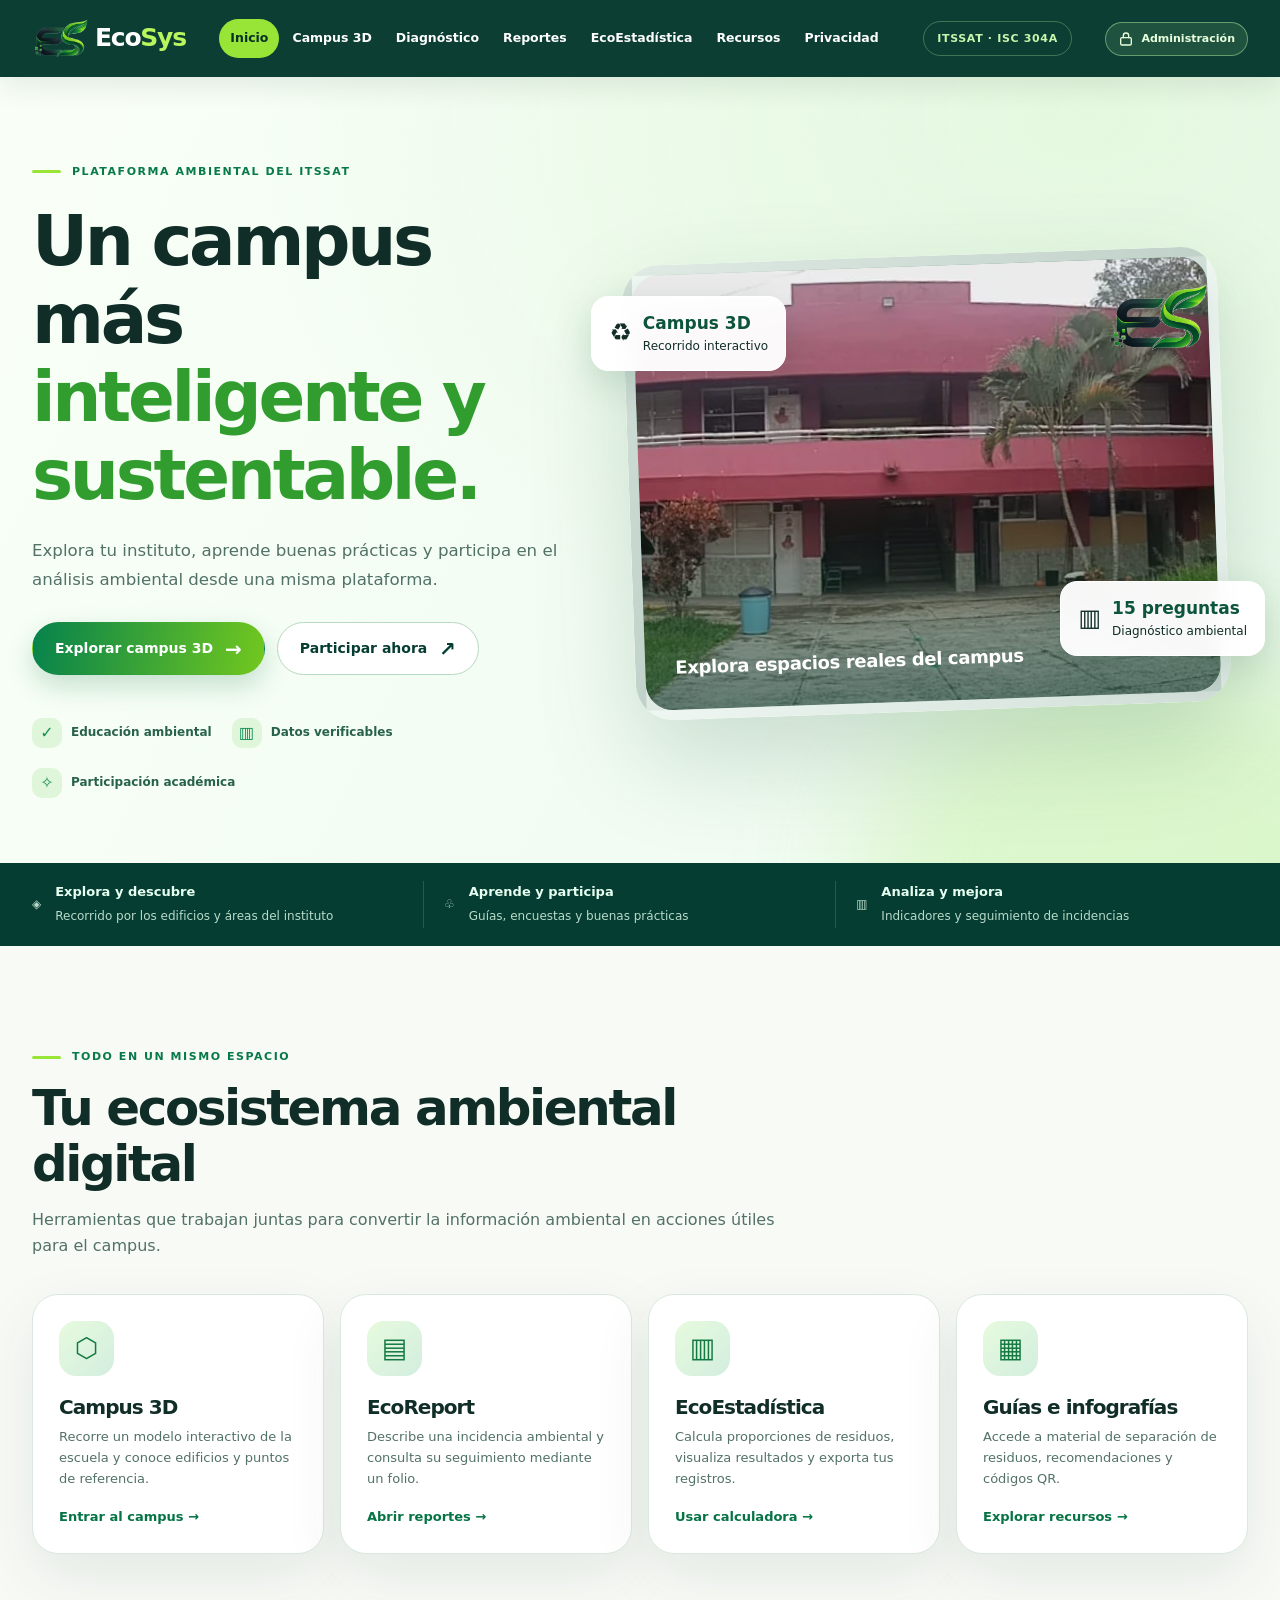
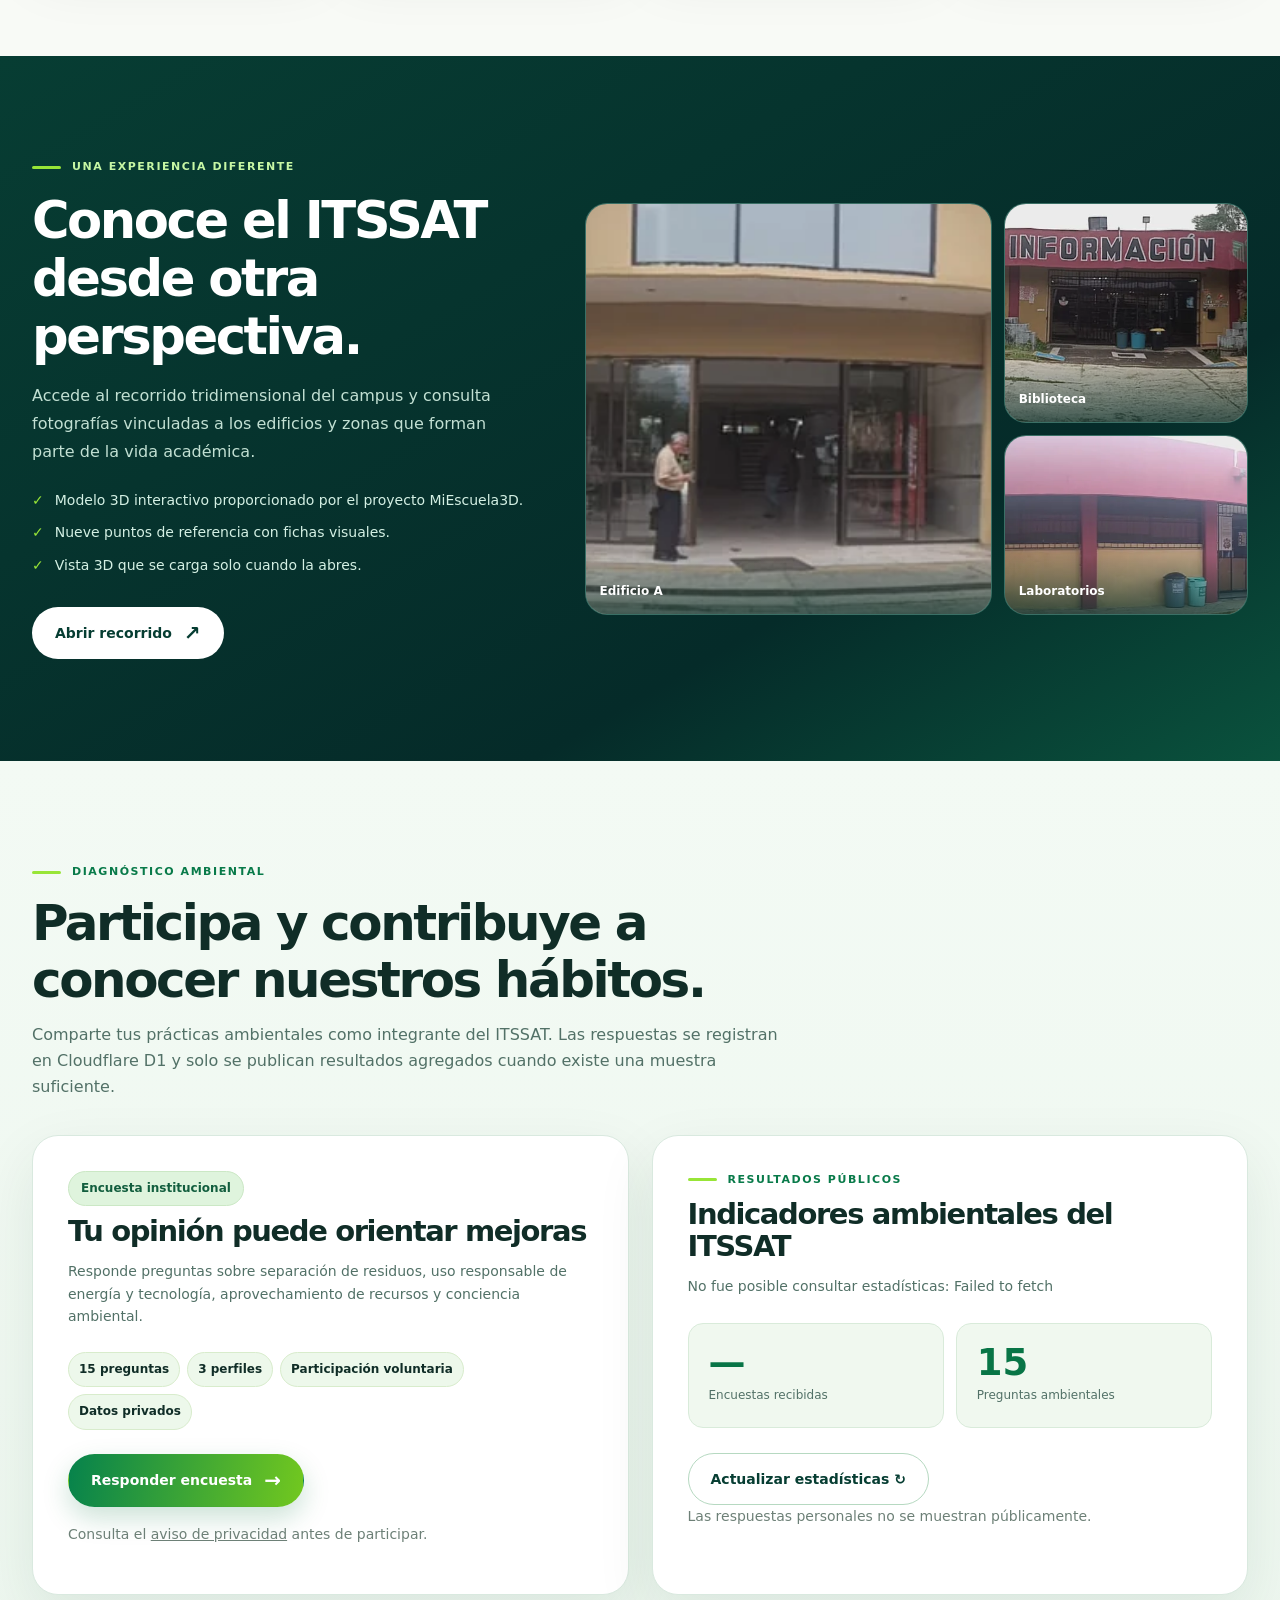
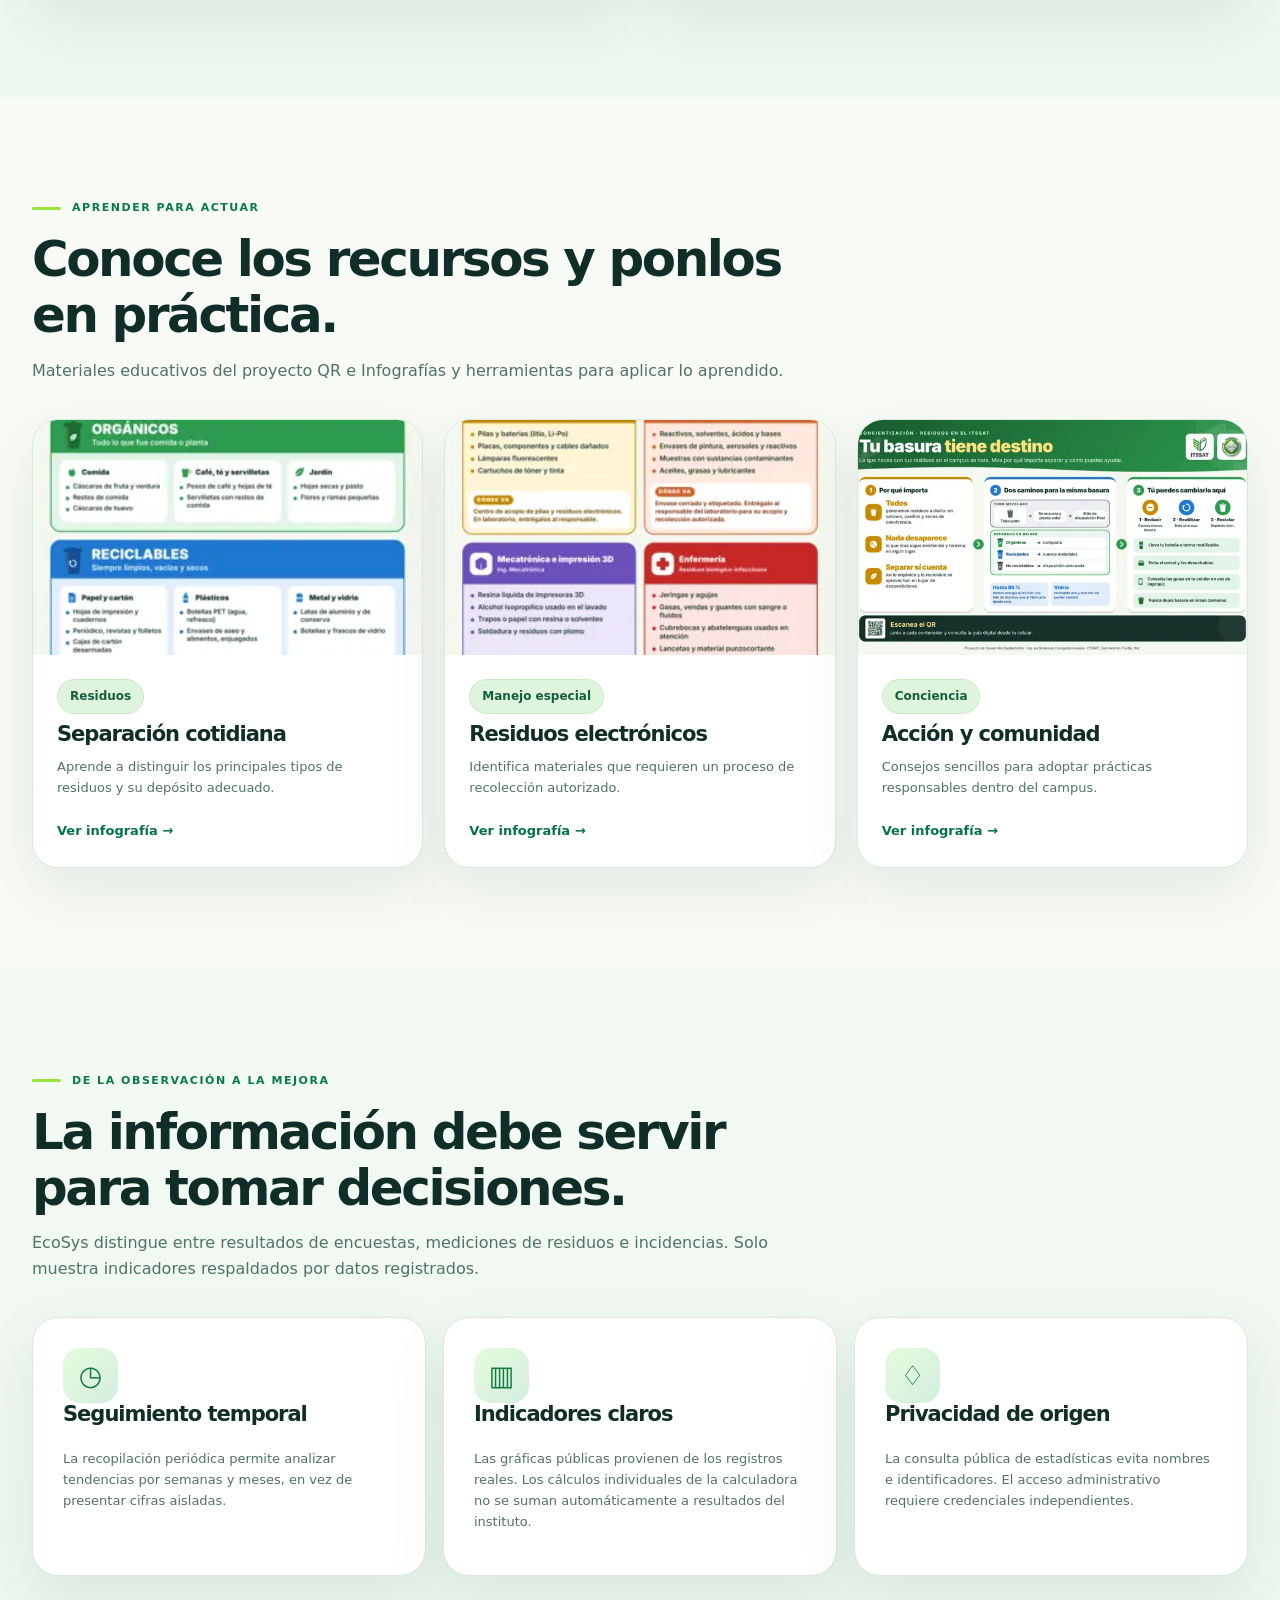
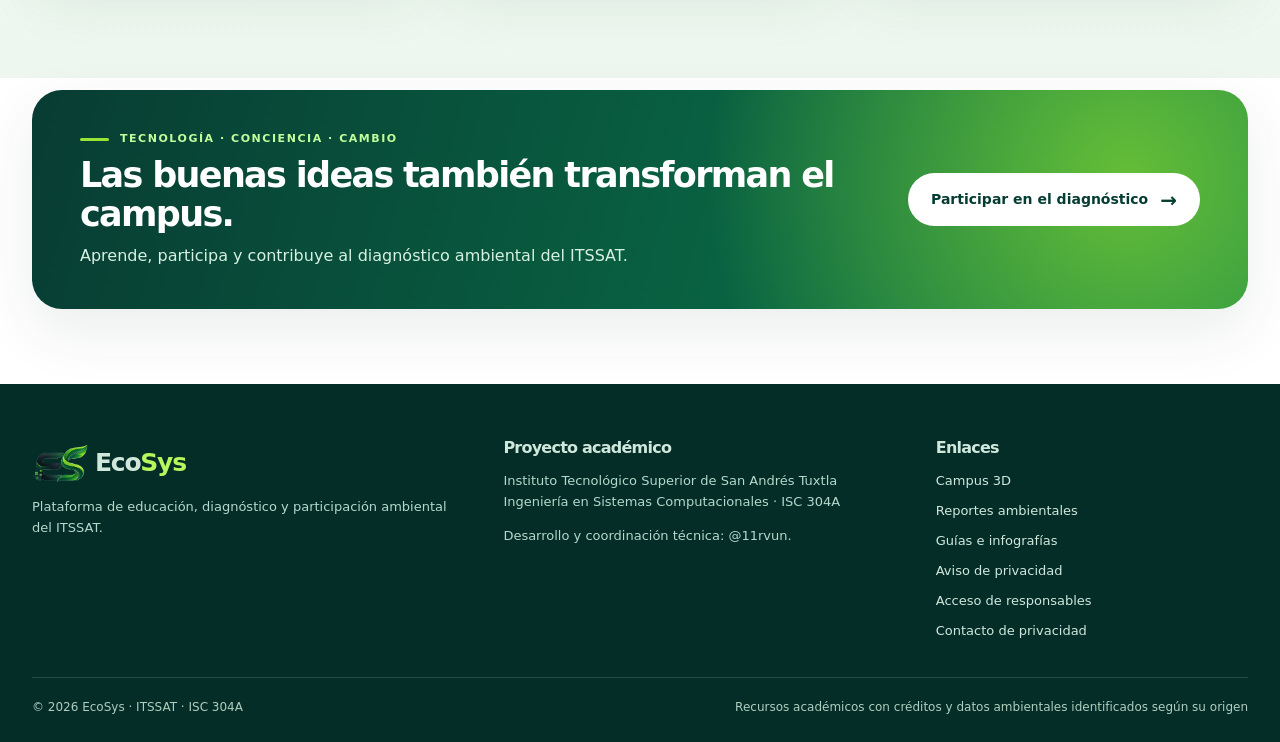
==== commit 2419ee15: "Add files via upload" ====
--- a/index.html
+++ b/index.html
@@ -1,4 +1,4 @@
-<!doctype html><html lang="es"><head><meta charset="utf-8"><meta name="viewport" content="width=device-width, initial-scale=1"><meta name="theme-color" content="#063d32"><meta name="description" content="EcoSys ITSSAT: educación, participación y herramientas de gestión ambiental."><title>Tecnología, conciencia y acción ambiental | EcoSys ITSSAT</title><link rel="icon" href="ecosys_favicon.png"><link rel="stylesheet" href="assets/css/site.css"></head><body><div id="scroll-progress"></div><header class="site-header"><div class="container nav"><a href="index.html" class="brand" aria-label="EcoSys, inicio"><img src="ecosys_simbolo.png" alt=""><span>Eco<em>Sys</em></span></a><nav id="navLinks" class="nav-links" aria-label="Navegación principal"><a href="index.html" class="active">Inicio</a><a href="campus.html" >Campus 3D</a><a href="index.html#diagnostico" >Diagnóstico</a><a href="reportes.html" >Reportes</a><a href="ecoestadistica.html" >EcoEstadística</a><a href="recursos.html" >Recursos</a><a href="aviso-privacidad.html" >Privacidad</a></nav><span class="header-pill">ITSSAT · ISC 304A</span><button class="menu-toggle" id="navToggle" type="button" aria-expanded="false" aria-controls="navLinks" aria-label="Abrir menú">☰</button></div></header><main>
+<!doctype html><html lang="es"><head><meta charset="utf-8"><meta name="viewport" content="width=device-width, initial-scale=1"><meta name="theme-color" content="#063d32"><meta name="description" content="EcoSys ITSSAT: educación, participación y herramientas de gestión ambiental."><title>Tecnología, conciencia y acción ambiental | EcoSys ITSSAT</title><link rel="icon" href="ecosys_favicon.png"><link rel="stylesheet" href="assets/css/site.css"></head><body><div id="scroll-progress"></div><header class="site-header"><div class="container nav"><a href="index.html" class="brand" aria-label="EcoSys, inicio"><img src="ecosys_simbolo.png" alt=""><span>Eco<em>Sys</em></span></a><nav id="navLinks" class="nav-links" aria-label="Navegación principal"><a href="index.html" class="active">Inicio</a><a href="campus.html" >Campus 3D</a><a href="index.html#diagnostico" >Diagnóstico</a><a href="reportes.html" >Reportes</a><a href="ecoestadistica.html" >EcoEstadística</a><a href="recursos.html" >Recursos</a><a href="aviso-privacidad.html" >Privacidad</a></nav><span class="header-pill">ITSSAT · ISC 304A</span><a class="nav-admin" href="admin.html" aria-label="Iniciar sesión en EcoSys administración" title="Acceso administrativo"><svg aria-hidden="true" viewBox="0 0 24 24" width="16" height="16" fill="none" stroke="currentColor" stroke-width="2" stroke-linecap="round" stroke-linejoin="round"><rect x="4" y="10" width="16" height="11" rx="2"/><path d="M8 10V7a4 4 0 0 1 8 0v3"/></svg><span>Administración</span></a><button class="menu-toggle" id="navToggle" type="button" aria-expanded="false" aria-controls="navLinks" aria-label="Abrir menú">☰</button></div></header><main>
 <!-- 01 PORTADA: título y vista del campus -->
 <section class="hero" id="inicio"><div class="container hero-grid"><div class="reveal"><div class="eyebrow">Plataforma ambiental del ITSSAT</div><h1>Un campus más <span>inteligente y sustentable.</span></h1><p class="lead">Explora tu instituto, aprende buenas prácticas y participa en el análisis ambiental desde una misma plataforma.</p><div class="hero-actions"><a class="btn btn-primary" href="campus.html">Explorar campus 3D <span class="arrow">→</span></a><a class="btn btn-ghost" href="#diagnostico">Participar ahora <span class="arrow">↗</span></a></div><div class="hero-proof"><div class="proof-item"><span class="proof-icon">✓</span>Educación ambiental</div><div class="proof-item"><span class="proof-icon">▥</span>Datos verificables</div><div class="proof-item"><span class="proof-icon">✧</span>Participación académica</div></div></div><div class="hero-visual reveal"><div class="hero-photo"><img src="assets/img/edificiob.webp" alt="Fotografía del edificio B del ITSSAT, referencia del recorrido del campus"><span class="hero-photo-label">Explora espacios reales del campus</span></div><div class="float-card one"><span style="font-size:25px">♻</span><div><strong>Campus 3D</strong>Recorrido interactivo</div></div><div class="float-card two"><span style="font-size:24px">▥</span><div><strong>15 preguntas</strong>Diagnóstico ambiental</div></div><img class="hero-logo-stamp" src="ecosys_simbolo.png" alt=""></div></div></section>
 
--- a/assets/css/site.css
+++ b/assets/css/site.css
@@ -25,3 +25,19 @@
 @media(max-width:820px){.container{width:min(720px,calc(100% - 40px))}.site-header{height:70px}.menu-toggle{display:block}.header-pill{display:inline-flex;margin-left:auto}.nav-links{position:absolute;left:0;right:0;top:70px;background:#06392f;padding:12px 20px 20px;display:none;flex-direction:column;align-items:stretch;box-shadow:0 20px 40px #002e2555}.nav-links.open{display:flex}.nav-links a{font-size:14px;text-align:center;padding:11px}.hero{padding:63px 0 50px}.hero-grid,.campus-grid{grid-template-columns:1fr}.hero-visual{min-height:360px;margin-top:8px}.hero-photo{inset:10px 18px 12px}.hero-proof{margin-top:26px}.campus-grid{gap:30px}.split{grid-template-columns:1fr}.resources-grid{grid-template-columns:repeat(2,1fr)}.footer-grid{grid-template-columns:1fr 1fr}.metric-row{gap:12px}.section{padding:75px 0}}
 @media(max-width:560px){.container{width:calc(100% - 32px)}.brand{font-size:22px}.brand img{width:45px;height:42px}.header-pill{font-size:9px;padding:6px 9px}.hero h1{font-size:clamp(37px,10.2vw,51px)}.hero-photo{inset:9px 12px 15px}.hero-visual{min-height:300px}.float-card{padding:9px 10px;font-size:10px}.float-card.one{left:-3px;top:20px}.float-card.two{right:-2px;bottom:30px}.hero-logo-stamp{width:72px;top:40px}.metric-row{grid-template-columns:1fr;gap:9px}.metric{border:0}.module-grid,.resources-grid,.minor-grid,.form-grid,.photo-links{grid-template-columns:1fr}.campus-images{grid-template-columns:1fr 1fr;grid-template-rows:185px 128px;gap:7px}.campus-images figure{border-radius:13px}.participation-panel,.results-panel,.tool-panel{padding:22px}.stat-metrics strong{font-size:29px}.eco-survey-dialog{width:calc(100% - 12px);height:94dvh;max-height:94dvh;border-radius:18px}.eco-modal-head{padding:18px}.eco-modal-body{padding:18px 16px}.eco-form-grid{grid-template-columns:1fr}.eco-q{padding:12px}.eco-q-options label{font-size:11px;padding:7px}.cta-panel{padding:30px 24px;display:block}.cta-panel .btn{margin-top:22px}.cta-panel h2{font-size:29px}.footer-grid{grid-template-columns:1fr}.page-hero{padding:54px 0 47px}.section{padding:61px 0}.bar-row{grid-template-columns:78px 1fr 52px}.site-header .nav{gap:8px}}
 @media(prefers-reduced-motion:reduce){*,*::before,*::after{animation:none!important;transition:none!important;scroll-behavior:auto!important}.motion-on .reveal{opacity:1!important;transform:none!important;filter:none!important}}
+
+/* EcoSys: acceso administrativo en la cabecera */
+.nav-admin{display:inline-flex;align-items:center;justify-content:center;gap:7px;min-height:34px;padding:7px 12px;border:1px solid rgba(187,246,165,.46);border-radius:999px;background:rgba(191,246,165,.11);color:#e8ffdd;font-size:11px;line-height:1;font-weight:800;white-space:nowrap;transition:background .2s,transform .2s,border-color .2s}
+.nav-admin:hover,.nav-admin:focus-visible{background:#b8f65e;color:#073c31;border-color:#b8f65e;transform:translateY(-1px);text-decoration:none}
+.nav-admin svg{flex-shrink:0}
+@media(max-width:1250px){.nav-admin{width:37px;height:37px;min-height:37px;padding:0}.nav-admin span{display:none}}
+@media(max-width:820px){.nav-admin{margin-left:0;order:3}.site-header .nav>.menu-toggle{order:4}}
+@media(max-width:430px){.header-pill{display:none}}
+/* Tarjeta de acceso al panel */
+.admin-login-card{max-width:580px;margin:0 auto 24px}
+.admin-login-icon{width:54px;height:54px;display:grid;place-items:center;border-radius:17px;background:#e5f8dc;color:#0b6a49;margin-bottom:17px}
+.admin-login-intro{font-size:13px;line-height:1.7;margin-bottom:18px}
+.admin-login-card .field{margin-bottom:14px}
+.admin-login-card .btn[disabled]{opacity:.6;cursor:not-allowed}
+#adminTurnstile{margin-top:12px;min-height:68px}
+.admin-login-badge{display:inline-flex;align-items:center;gap:8px;border-radius:12px;background:#eef8ee;color:#24654c;padding:10px 12px;font-size:12px;margin:5px 0 12px}
